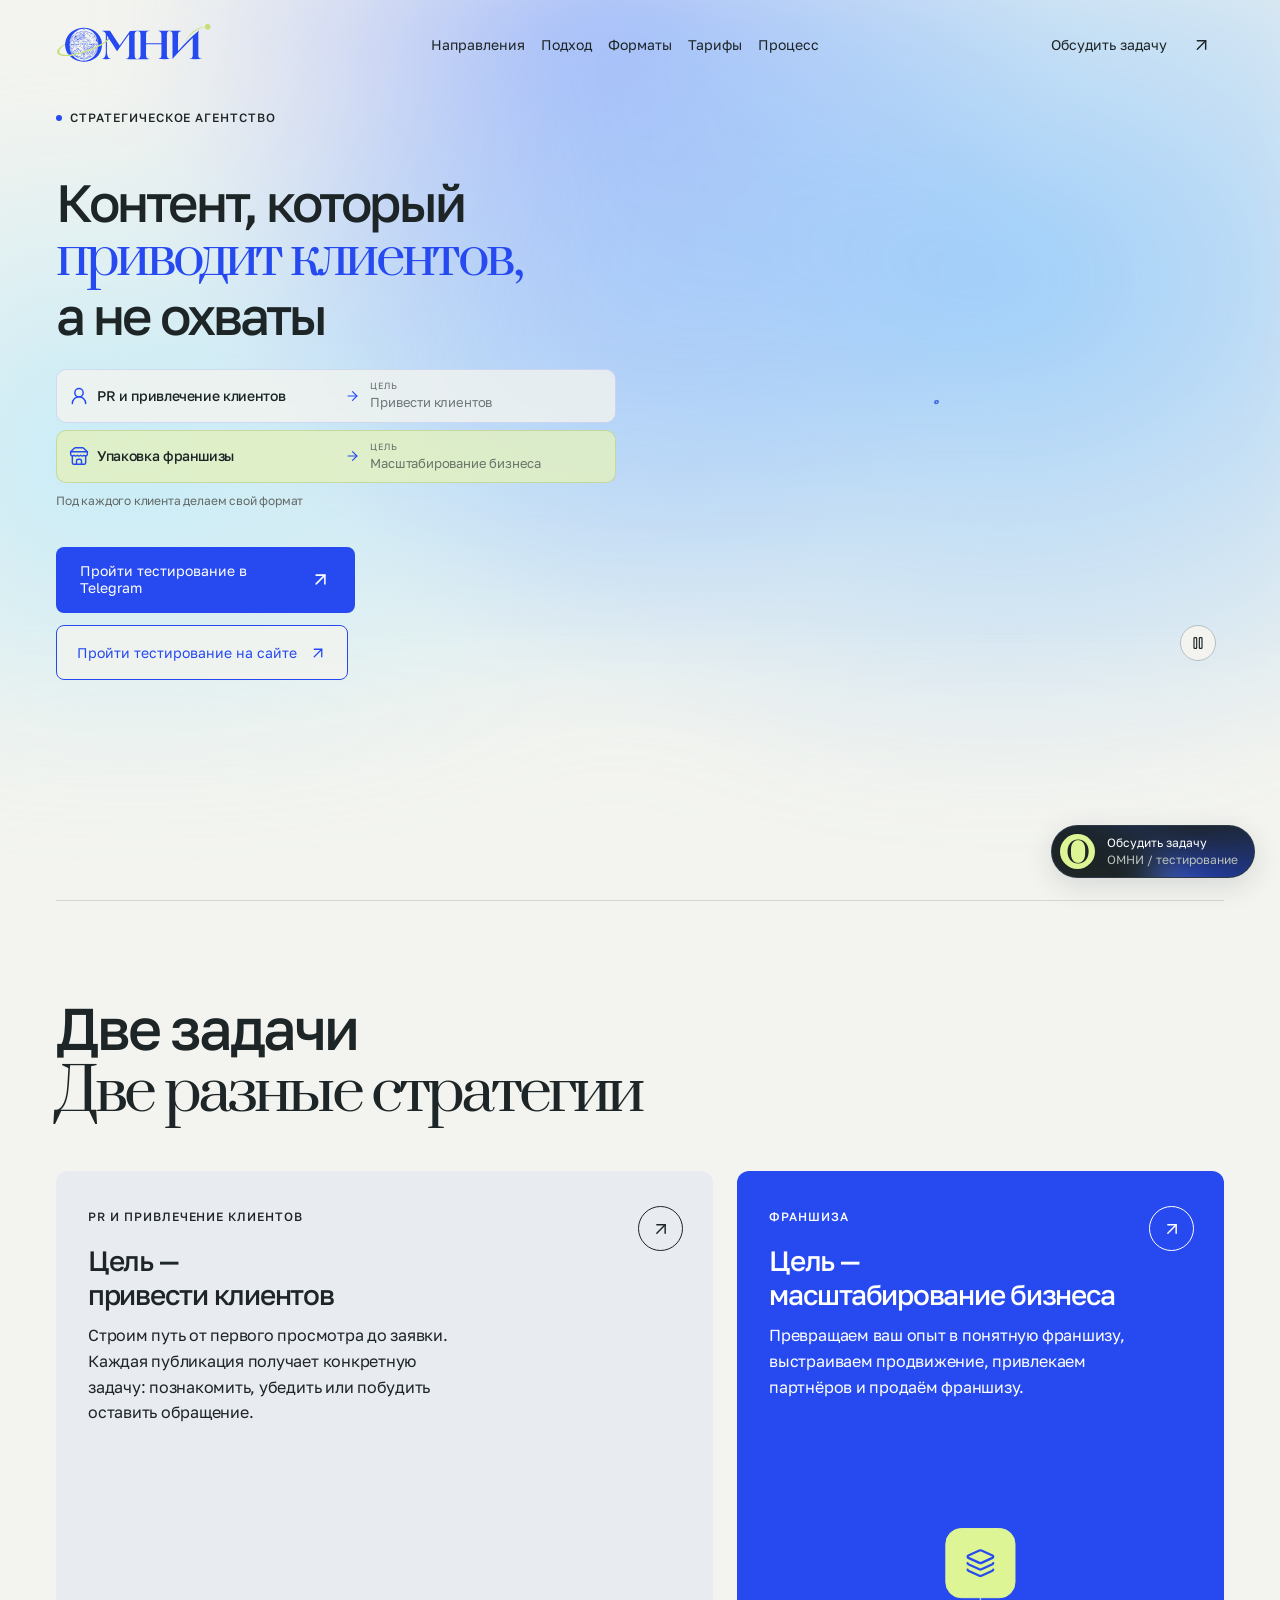
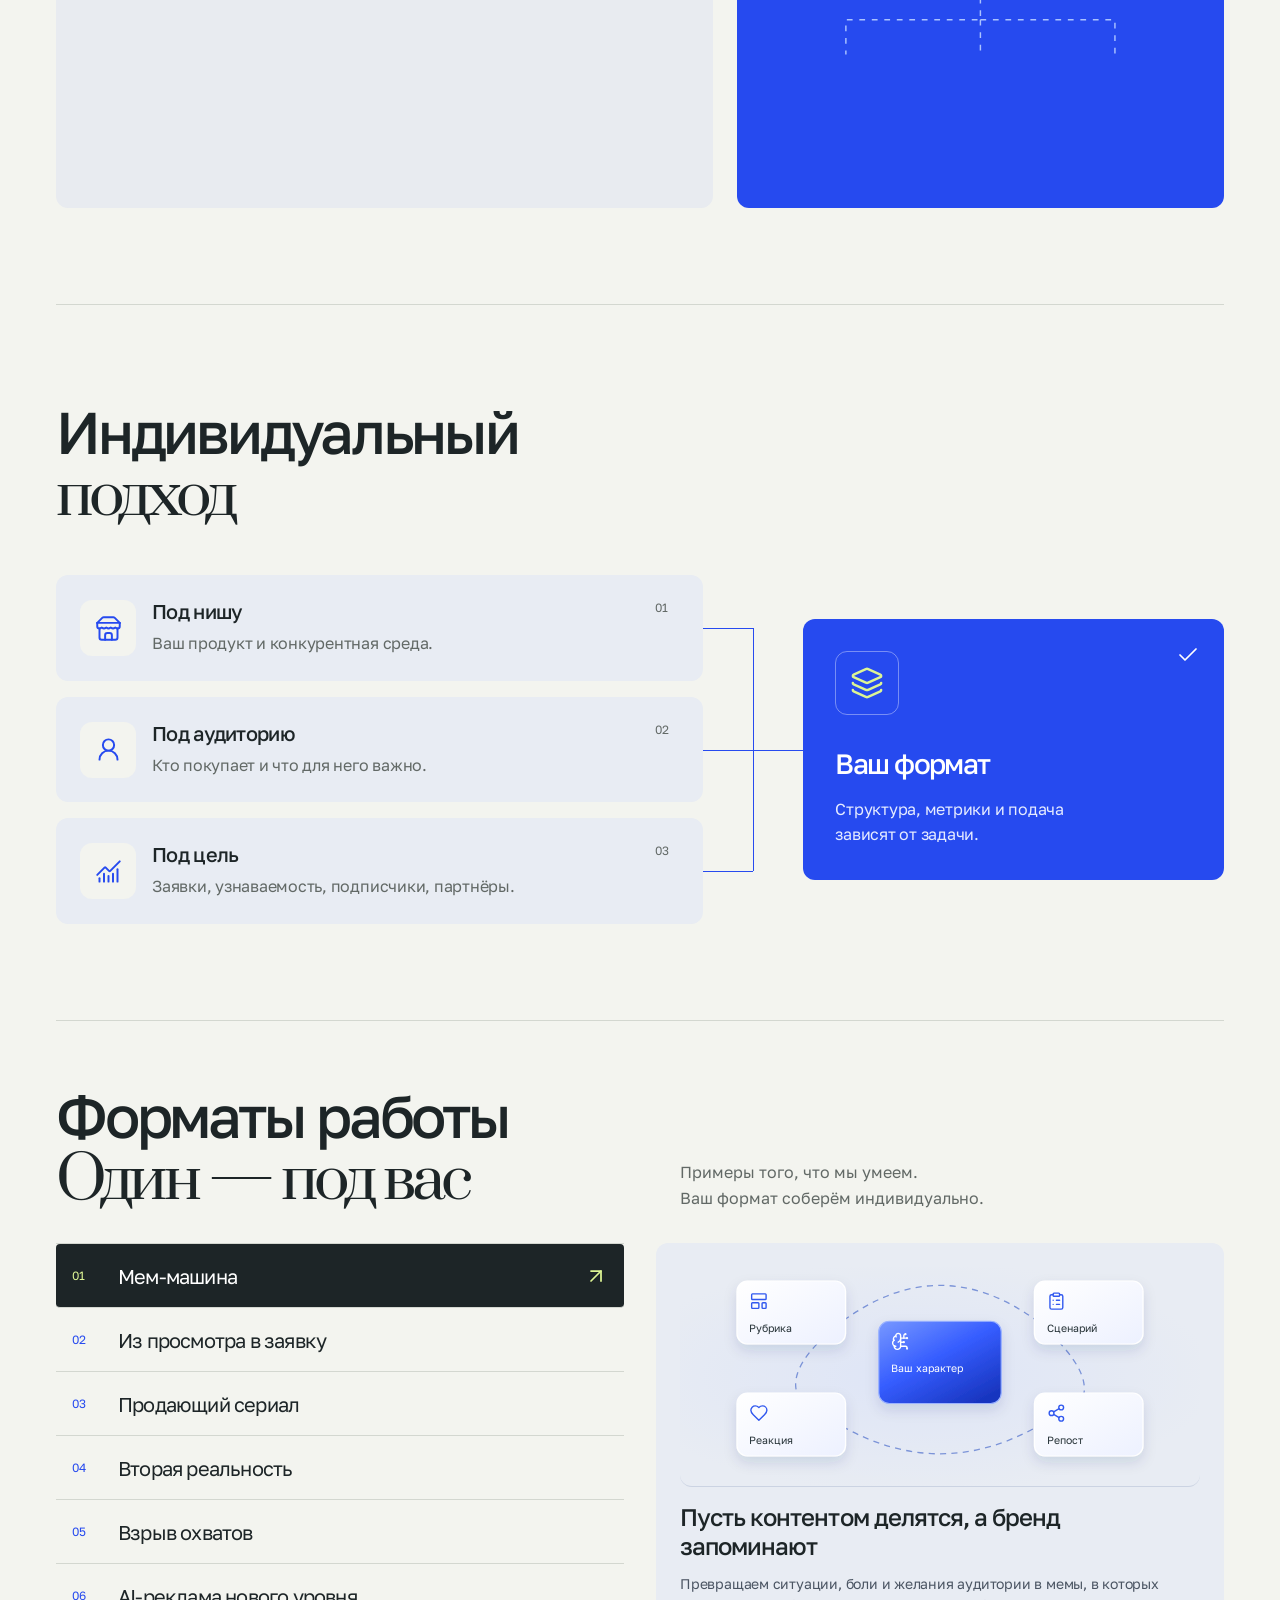
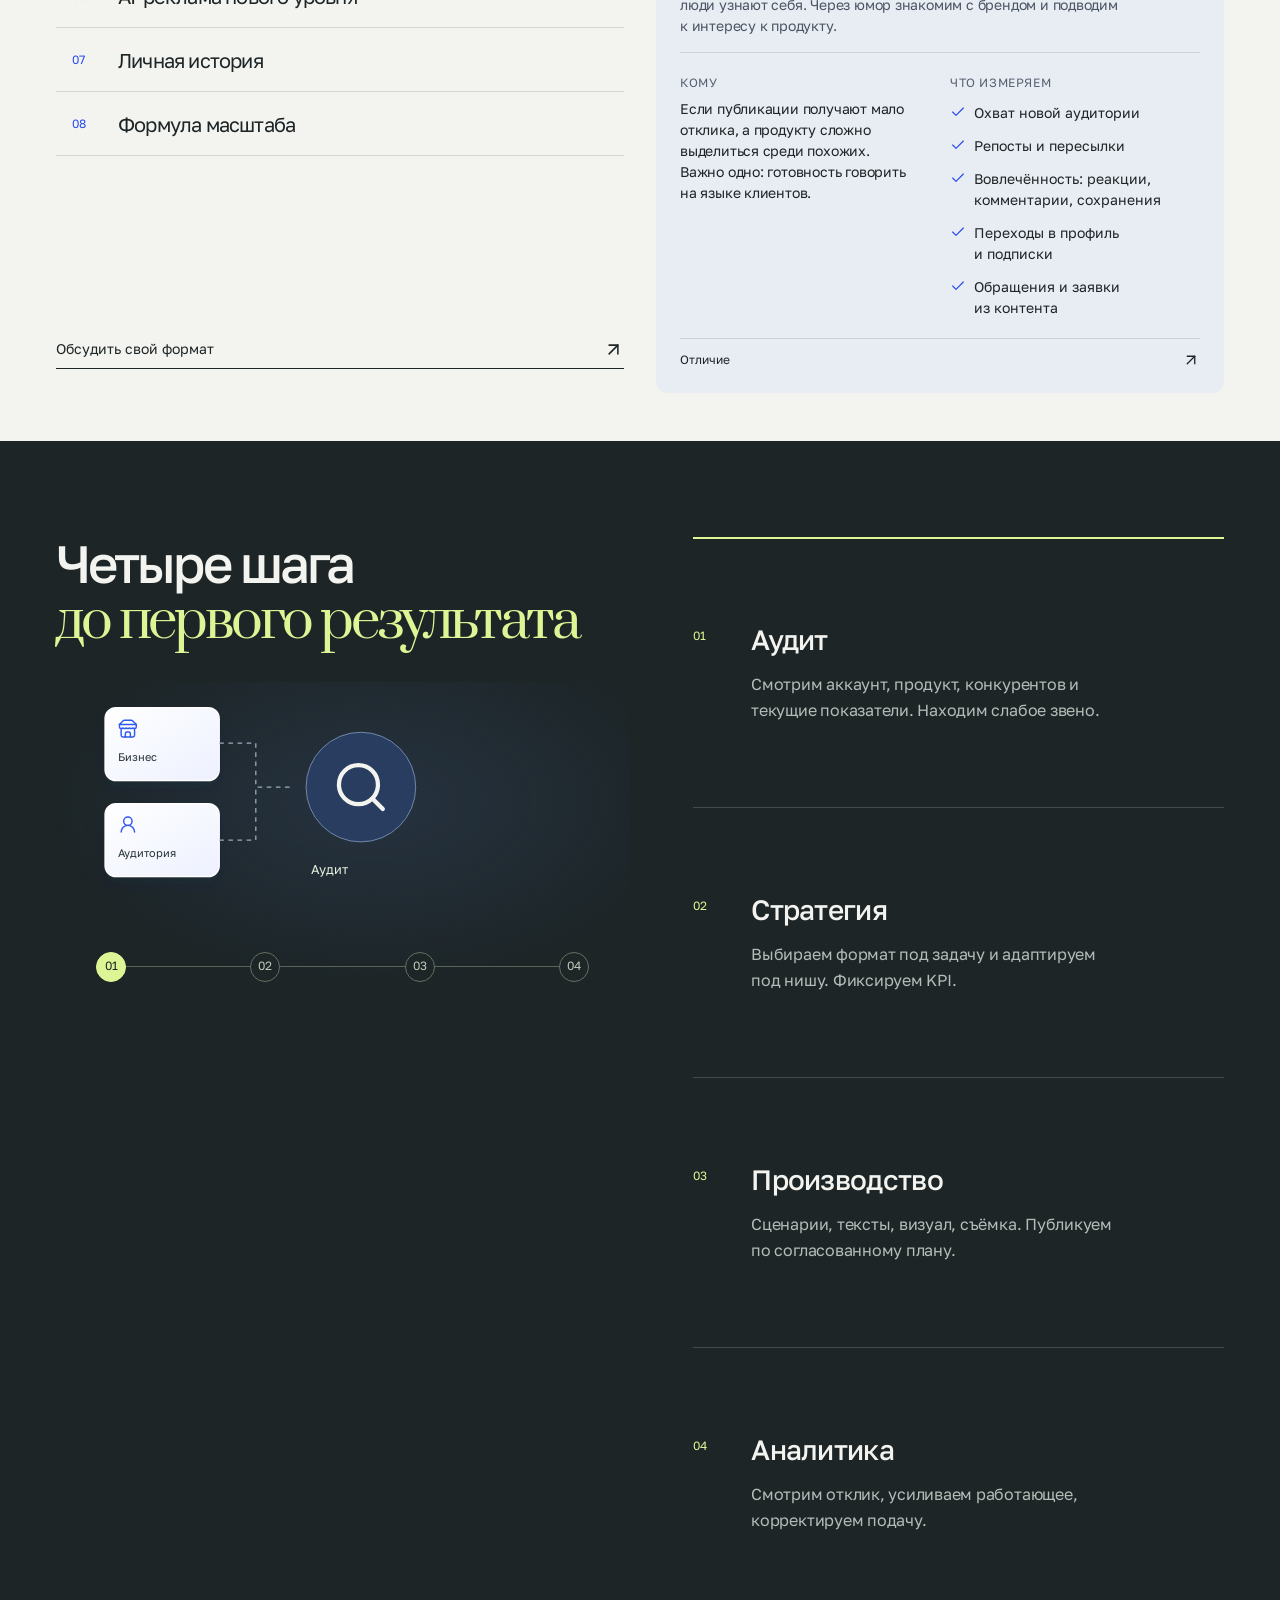
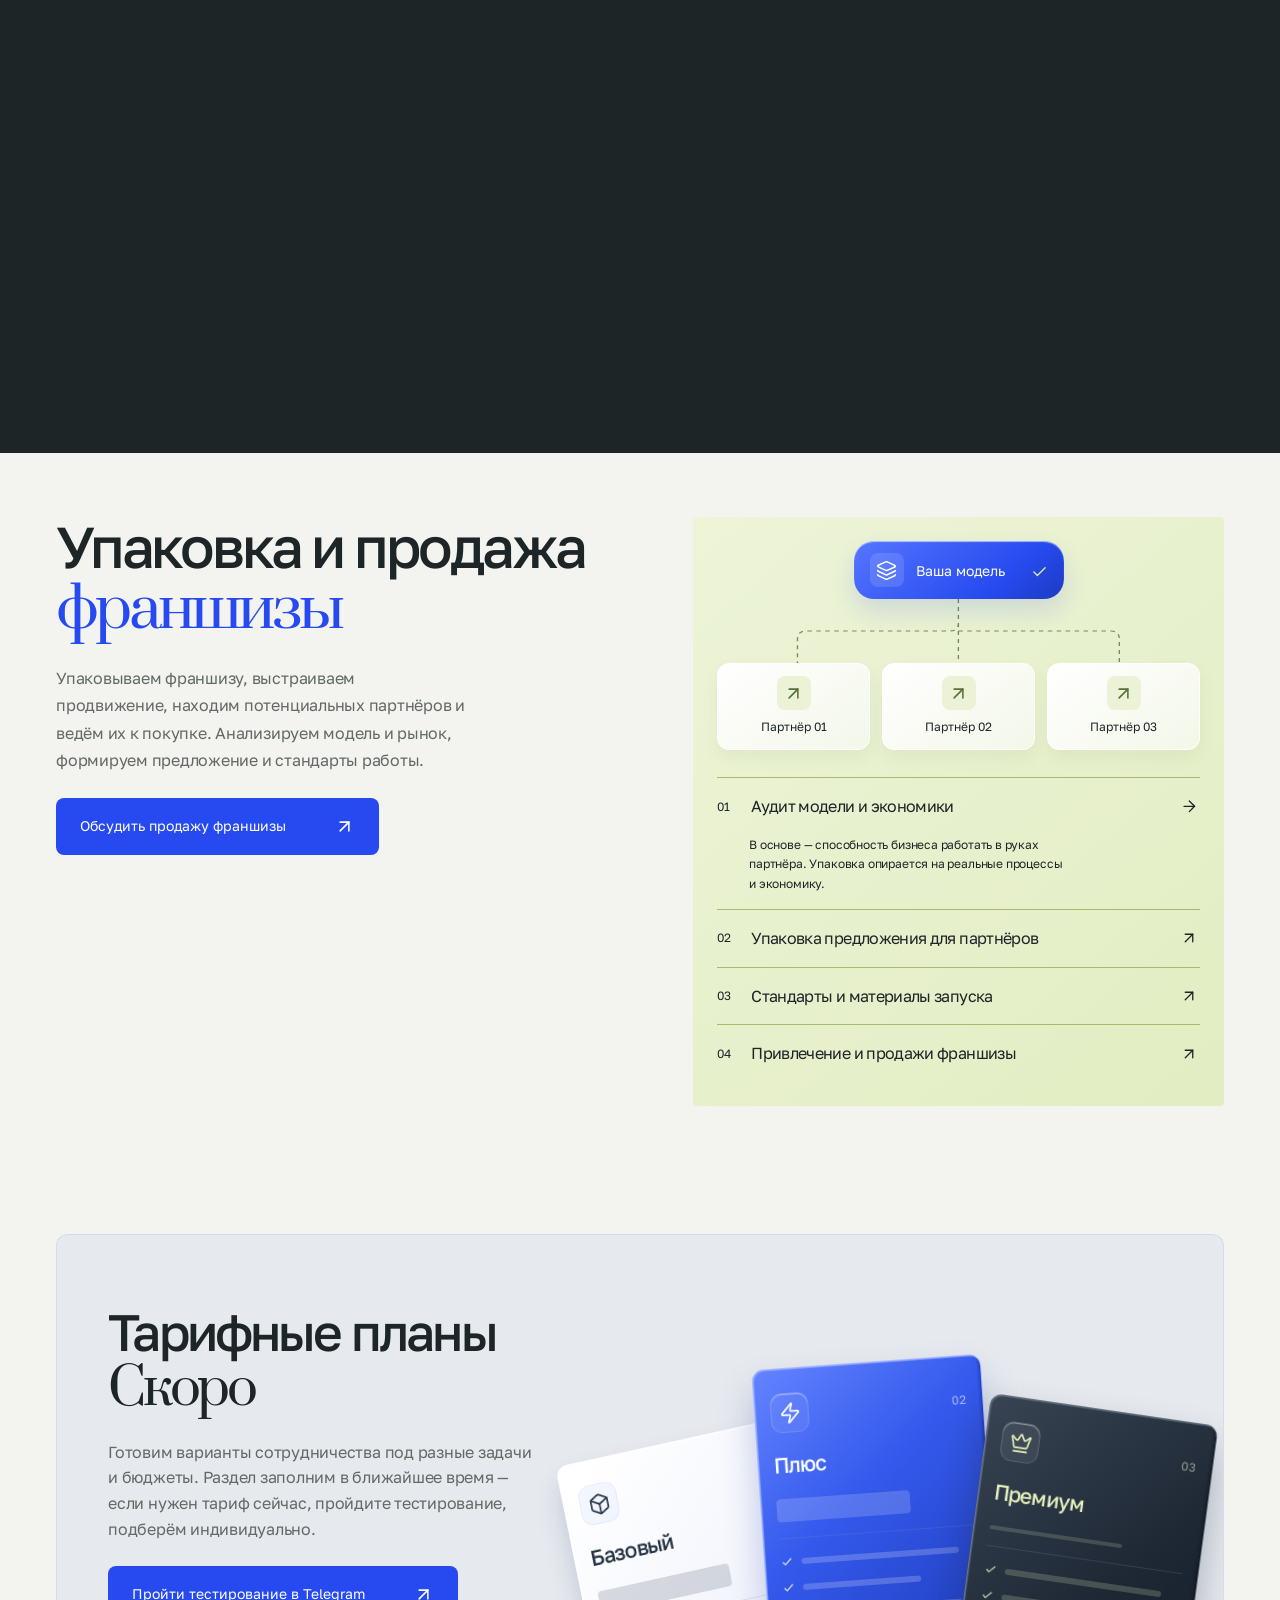
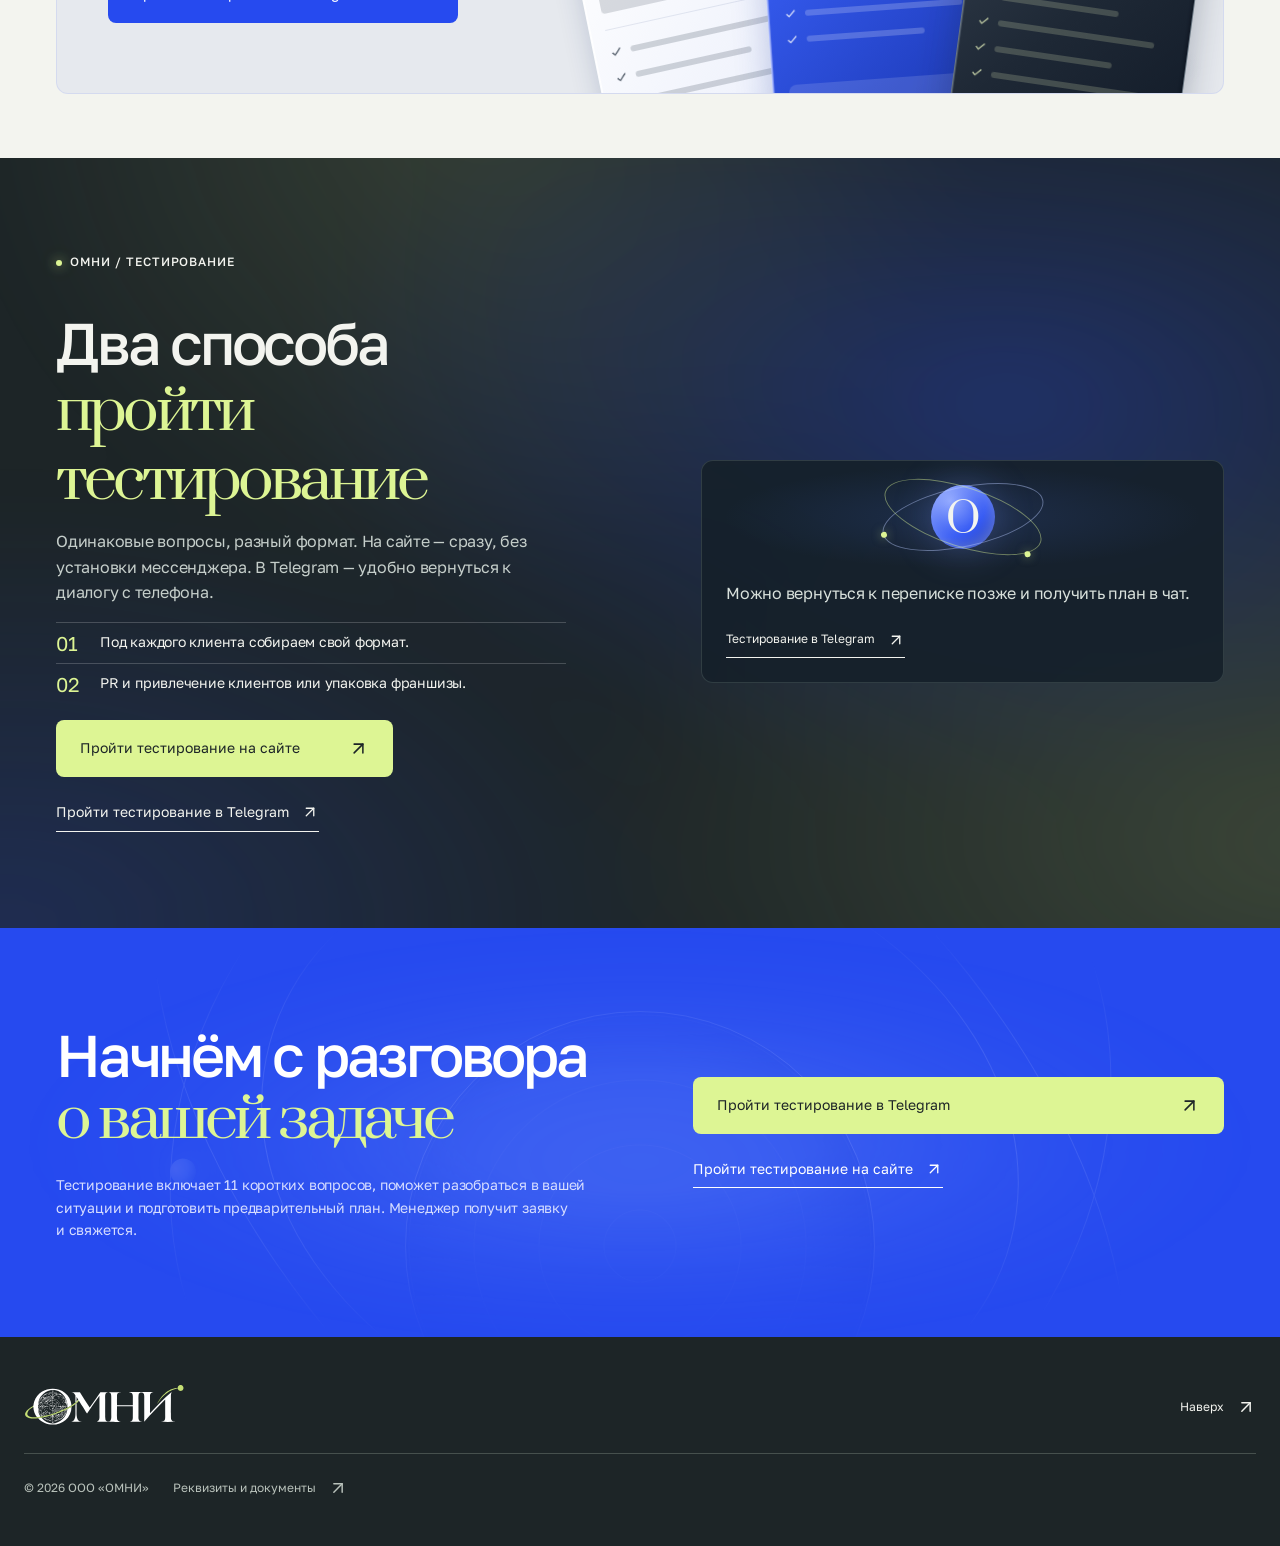
==== index.html @ ab0f26fb "Publish approved compact hero with revised business goals" ====
<!doctype html>
<html lang="ru">
<head>
<meta charset="UTF-8"><meta name="viewport" content="width=device-width,initial-scale=1">
<meta name="theme-color" content="#f3f4ef"><title>ОМНИ — контент-стратегии для бизнеса и франшизы</title>
<meta name="description" content="PR и привлечение клиентов. Упаковка франшизы. Индивидуальный формат под ваш бизнес.">
<meta property="og:title" content="ОМНИ — контент-стратегии для бизнеса и франшизы"><meta property="og:description" content="PR и привлечение клиентов. Упаковка франшизы. Под каждого клиента делаем свой формат."><meta property="og:type" content="website">
<link rel="icon" href="./assets/favicon.svg?v=2" type="image/svg+xml"><link rel="stylesheet" href="./fonts.css?v=2"><link rel="stylesheet" href="./style.css?v=78"><script src="./visuals.js?v=51" defer></script><script src="./formats.js" defer></script><script src="./bot-config.js" defer></script><script src="./app.js?v=65" defer></script><script type="module" src="./planet-loader.js?v=4"></script>
<link rel="canonical" href="https://krivenxter.github.io/omni-studio/">
<meta name="robots" content="index,follow,max-image-preview:large">
<meta property="og:url" content="https://krivenxter.github.io/omni-studio/"><meta property="og:site_name" content="ОМНИ"><meta property="og:locale" content="ru_RU">
<meta property="og:image" content="https://krivenxter.github.io/omni-studio/assets/social-preview.jpg"><meta property="og:image:width" content="1200"><meta property="og:image:height" content="630"><meta property="og:image:alt" content="ОМНИ — контент, который приводит клиентов">
<meta name="twitter:card" content="summary_large_image"><meta name="twitter:title" content="ОМНИ — контент-стратегии для бизнеса и франшизы"><meta name="twitter:description" content="PR и привлечение клиентов. Упаковка франшизы. Индивидуальный формат под ваш бизнес."><meta name="twitter:image" content="https://krivenxter.github.io/omni-studio/assets/social-preview.jpg">
<link rel="icon" href="./favicon.ico" sizes="32x32"><link rel="apple-touch-icon" href="./assets/apple-touch-icon.png"><link rel="manifest" href="./site.webmanifest">
<link rel="preload" href="./assets/golos-400.woff2" as="font" type="font/woff2" crossorigin><link rel="preload" href="./assets/prata.woff2" as="font" type="font/woff2" crossorigin>
<script type="application/ld+json">{"@context": "https://schema.org", "@graph": [{"@type": "Organization", "@id": "https://krivenxter.github.io/omni-studio/#organization", "name": "ОМНИ", "legalName": "ООО «ОМНИ»", "url": "https://krivenxter.github.io/omni-studio/", "logo": "https://krivenxter.github.io/omni-studio/assets/omni-logo-v2.svg", "description": "PR и привлечение клиентов. Упаковка франшизы."}, {"@type": "WebSite", "@id": "https://krivenxter.github.io/omni-studio/#website", "url": "https://krivenxter.github.io/omni-studio/", "name": "ОМНИ", "inLanguage": "ru-RU", "publisher": {"@id": "https://krivenxter.github.io/omni-studio/#organization"}}]}</script>
<link rel="modulepreload" href="./planet.js?v=61"><link rel="modulepreload" href="./vendor/three.module.min.js"><link rel="modulepreload" href="./vendor/three.core.min.js">
</head>
<body><div class="hero-ambient" aria-hidden="true"><i></i></div><svg xmlns="http://www.w3.org/2000/svg" style="position:absolute;width:0;height:0;overflow:hidden" aria-hidden="true"><defs><symbol id="i-arrow" viewBox="0 0 24 24" fill="none" stroke="currentColor" stroke-width="1.75" stroke-linecap="round" stroke-linejoin="round">
  <path d="M7 7h10v10" />
  <path d="M7 17 17 7" />
</symbol><symbol id="i-pin" viewBox="0 0 24 24" fill="none" stroke="currentColor" stroke-width="1.75" stroke-linecap="round" stroke-linejoin="round">
  <path d="M20 10c0 4.993-5.539 10.193-7.399 11.799a1 1 0 0 1-1.202 0C9.539 20.193 4 14.993 4 10a8 8 0 0 1 16 0" />
  <circle cx="12" cy="10" r="3" />
</symbol><symbol id="i-spark" viewBox="0 0 24 24" fill="none" stroke="currentColor" stroke-width="1.75" stroke-linecap="round" stroke-linejoin="round">
  <path d="M15 14c.2-1 .7-1.7 1.5-2.5 1-.9 1.5-2.2 1.5-3.5A6 6 0 0 0 6 8c0 1 .2 2.2 1.5 3.5.7.7 1.3 1.5 1.5 2.5" />
  <path d="M9 18h6" />
  <path d="M10 22h4" />
</symbol><symbol id="i-play" viewBox="0 0 24 24" fill="none" stroke="currentColor" stroke-width="1.75" stroke-linecap="round" stroke-linejoin="round">
  <polygon points="6 3 20 12 6 21 6 3" />
</symbol><symbol id="i-user" viewBox="0 0 24 24" fill="none" stroke="currentColor" stroke-width="1.75" stroke-linecap="round" stroke-linejoin="round">
  <circle cx="12" cy="8" r="5" />
  <path d="M20 21a8 8 0 0 0-16 0" />
</symbol><symbol id="i-smile" viewBox="0 0 24 24" fill="none" stroke="currentColor" stroke-width="1.75" stroke-linecap="round" stroke-linejoin="round">
  <circle cx="12" cy="12" r="10" />
  <path d="M8 14s1.5 2 4 2 4-2 4-2" />
  <line x1="9" x2="9.01" y1="9" y2="9" />
  <line x1="15" x2="15.01" y1="9" y2="9" />
</symbol><symbol id="i-chart" viewBox="0 0 24 24" fill="none" stroke="currentColor" stroke-width="1.75" stroke-linecap="round" stroke-linejoin="round">
  <path d="M12 16v5" />
  <path d="M16 14v7" />
  <path d="M20 10v11" />
  <path d="m22 3-8.646 8.646a.5.5 0 0 1-.708 0L9.354 8.354a.5.5 0 0 0-.707 0L2 15" />
  <path d="M4 18v3" />
  <path d="M8 14v7" />
</symbol><symbol id="i-store" viewBox="0 0 24 24" fill="none" stroke="currentColor" stroke-width="1.75" stroke-linecap="round" stroke-linejoin="round">
  <path d="m2 7 4.41-4.41A2 2 0 0 1 7.83 2h8.34a2 2 0 0 1 1.42.59L22 7" />
  <path d="M4 12v8a2 2 0 0 0 2 2h12a2 2 0 0 0 2-2v-8" />
  <path d="M15 22v-4a2 2 0 0 0-2-2h-2a2 2 0 0 0-2 2v4" />
  <path d="M2 7h20" />
  <path d="M22 7v3a2 2 0 0 1-2 2a2.7 2.7 0 0 1-1.59-.63.7.7 0 0 0-.82 0A2.7 2.7 0 0 1 16 12a2.7 2.7 0 0 1-1.59-.63.7.7 0 0 0-.82 0A2.7 2.7 0 0 1 12 12a2.7 2.7 0 0 1-1.59-.63.7.7 0 0 0-.82 0A2.7 2.7 0 0 1 8 12a2.7 2.7 0 0 1-1.59-.63.7.7 0 0 0-.82 0A2.7 2.7 0 0 1 4 12a2 2 0 0 1-2-2V7" />
</symbol><symbol id="i-search" viewBox="0 0 24 24" fill="none" stroke="currentColor" stroke-width="1.75" stroke-linecap="round" stroke-linejoin="round">
  <circle cx="11" cy="11" r="8" />
  <path d="m21 21-4.3-4.3" />
</symbol><symbol id="i-plan" viewBox="0 0 24 24" fill="none" stroke="currentColor" stroke-width="1.75" stroke-linecap="round" stroke-linejoin="round">
  <rect width="8" height="4" x="8" y="2" rx="1" ry="1" />
  <path d="M16 4h2a2 2 0 0 1 2 2v14a2 2 0 0 1-2 2H6a2 2 0 0 1-2-2V6a2 2 0 0 1 2-2h2" />
  <path d="M12 11h4" />
  <path d="M12 16h4" />
  <path d="M8 11h.01" />
  <path d="M8 16h.01" />
</symbol><symbol id="i-layers" viewBox="0 0 24 24" fill="none" stroke="currentColor" stroke-width="1.75" stroke-linecap="round" stroke-linejoin="round">
  <path d="M12.83 2.18a2 2 0 0 0-1.66 0L2.6 6.08a1 1 0 0 0 0 1.83l8.58 3.91a2 2 0 0 0 1.66 0l8.58-3.9a1 1 0 0 0 0-1.83z" />
  <path d="M2 12a1 1 0 0 0 .58.91l8.6 3.91a2 2 0 0 0 1.65 0l8.58-3.9A1 1 0 0 0 22 12" />
  <path d="M2 17a1 1 0 0 0 .58.91l8.6 3.91a2 2 0 0 0 1.65 0l8.58-3.9A1 1 0 0 0 22 17" />
</symbol><symbol id="i-send" viewBox="0 0 24 24" fill="none" stroke="currentColor" stroke-width="1.75" stroke-linecap="round" stroke-linejoin="round">
  <path d="M14.536 21.686a.5.5 0 0 0 .937-.024l6.5-19a.496.496 0 0 0-.635-.635l-19 6.5a.5.5 0 0 0-.024.937l7.93 3.18a2 2 0 0 1 1.112 1.11z" />
  <path d="m21.854 2.147-10.94 10.939" />
</symbol><symbol id="i-pause" viewBox="0 0 24 24" fill="none" stroke="currentColor" stroke-width="1.75" stroke-linecap="round" stroke-linejoin="round">
  <rect x="14" y="4" width="4" height="16" rx="1" />
  <rect x="6" y="4" width="4" height="16" rx="1" />
</symbol><symbol id="i-plus" viewBox="0 0 24 24" fill="none" stroke="currentColor" stroke-width="1.75" stroke-linecap="round" stroke-linejoin="round">
  <path d="M5 12h14" />
  <path d="M12 5v14" />
</symbol><symbol id="i-close" viewBox="0 0 24 24" fill="none" stroke="currentColor" stroke-width="1.75" stroke-linecap="round" stroke-linejoin="round">
  <path d="M18 6 6 18" />
  <path d="m6 6 12 12" />
</symbol><symbol id="i-up" viewBox="0 0 24 24" fill="none" stroke="currentColor" stroke-width="1.75" stroke-linecap="round" stroke-linejoin="round">
  <path d="m5 12 7-7 7 7" />
  <path d="M12 19V5" />
</symbol><symbol id="i-check" viewBox="0 0 24 24" fill="none" stroke="currentColor" stroke-width="1.75" stroke-linecap="round" stroke-linejoin="round">
  <path d="M20 6 9 17l-5-5" />
</symbol><symbol id="i-arrow-right" viewBox="0 0 24 24" fill="none" stroke="currentColor" stroke-width="1.75" stroke-linecap="round" stroke-linejoin="round">
  <path d="M5 12h14" />
  <path d="m12 5 7 7-7 7" />
</symbol><symbol id="i-chevron" viewBox="0 0 24 24" fill="none" stroke="currentColor" stroke-width="1.75" stroke-linecap="round" stroke-linejoin="round">
  <path d="m6 9 6 6 6-6" />
</symbol><symbol id="i-camera" viewBox="0 0 24 24" fill="none" stroke="currentColor" stroke-width="1.75" stroke-linecap="round" stroke-linejoin="round">
  <path d="M14.5 4h-5L7 7H4a2 2 0 0 0-2 2v9a2 2 0 0 0 2 2h16a2 2 0 0 0 2-2V9a2 2 0 0 0-2-2h-3l-2.5-3z" />
  <circle cx="12" cy="13" r="3" />
</symbol><symbol id="i-film" viewBox="0 0 24 24" fill="none" stroke="currentColor" stroke-width="1.75" stroke-linecap="round" stroke-linejoin="round">
  <path d="M20.2 6 3 11l-.9-2.4c-.3-1.1.3-2.2 1.3-2.5l13.5-4c1.1-.3 2.2.3 2.5 1.3Z" />
  <path d="m6.2 5.3 3.1 3.9" />
  <path d="m12.4 3.4 3.1 4" />
  <path d="M3 11h18v8a2 2 0 0 1-2 2H5a2 2 0 0 1-2-2Z" />
</symbol><symbol id="i-image" viewBox="0 0 24 24" fill="none" stroke="currentColor" stroke-width="1.75" stroke-linecap="round" stroke-linejoin="round">
  <rect width="18" height="18" x="3" y="3" rx="2" ry="2" />
  <circle cx="9" cy="9" r="2" />
  <path d="m21 15-3.086-3.086a2 2 0 0 0-2.828 0L6 21" />
</symbol><symbol id="i-package" viewBox="0 0 24 24" fill="none" stroke="currentColor" stroke-width="1.75" stroke-linecap="round" stroke-linejoin="round">
  <path d="M11 21.73a2 2 0 0 0 2 0l7-4A2 2 0 0 0 21 16V8a2 2 0 0 0-1-1.73l-7-4a2 2 0 0 0-2 0l-7 4A2 2 0 0 0 3 8v8a2 2 0 0 0 1 1.73z" />
  <path d="M12 22V12" />
  <path d="m3.3 7 7.703 4.734a2 2 0 0 0 1.994 0L20.7 7" />
  <path d="m7.5 4.27 9 5.15" />
</symbol><symbol id="i-users" viewBox="0 0 24 24" fill="none" stroke="currentColor" stroke-width="1.75" stroke-linecap="round" stroke-linejoin="round">
  <path d="M18 21a8 8 0 0 0-16 0" />
  <circle cx="10" cy="8" r="5" />
  <path d="M22 20c0-3.37-2-6.5-4-8a5 5 0 0 0-.45-8.3" />
</symbol><symbol id="i-heart" viewBox="0 0 24 24" fill="none" stroke="currentColor" stroke-width="1.75" stroke-linecap="round" stroke-linejoin="round">
  <path d="M19 14c1.49-1.46 3-3.21 3-5.5A5.5 5.5 0 0 0 16.5 3c-1.76 0-3 .5-4.5 2-1.5-1.5-2.74-2-4.5-2A5.5 5.5 0 0 0 2 8.5c0 2.3 1.5 4.05 3 5.5l7 7Z" />
</symbol><symbol id="i-share" viewBox="0 0 24 24" fill="none" stroke="currentColor" stroke-width="1.75" stroke-linecap="round" stroke-linejoin="round">
  <circle cx="18" cy="5" r="3" />
  <circle cx="6" cy="12" r="3" />
  <circle cx="18" cy="19" r="3" />
  <line x1="8.59" x2="15.42" y1="13.51" y2="17.49" />
  <line x1="15.41" x2="8.59" y1="6.51" y2="10.49" />
</symbol><symbol id="i-book" viewBox="0 0 24 24" fill="none" stroke="currentColor" stroke-width="1.75" stroke-linecap="round" stroke-linejoin="round">
  <path d="M12 7v14" />
  <path d="M3 18a1 1 0 0 1-1-1V4a1 1 0 0 1 1-1h5a4 4 0 0 1 4 4 4 4 0 0 1 4-4h5a1 1 0 0 1 1 1v13a1 1 0 0 1-1 1h-6a3 3 0 0 0-3 3 3 3 0 0 0-3-3z" />
</symbol><symbol id="i-shield" viewBox="0 0 24 24" fill="none" stroke="currentColor" stroke-width="1.75" stroke-linecap="round" stroke-linejoin="round">
  <path d="M20 13c0 5-3.5 7.5-7.66 8.95a1 1 0 0 1-.67-.01C7.5 20.5 4 18 4 13V6a1 1 0 0 1 1-1c2 0 4.5-1.2 6.24-2.72a1.17 1.17 0 0 1 1.52 0C14.51 3.81 17 5 19 5a1 1 0 0 1 1 1z" />
  <path d="m9 12 2 2 4-4" />
</symbol><symbol id="i-wand" viewBox="0 0 24 24" fill="none" stroke="currentColor" stroke-width="1.75" stroke-linecap="round" stroke-linejoin="round">
  <path d="m21.64 3.64-1.28-1.28a1.21 1.21 0 0 0-1.72 0L2.36 18.64a1.21 1.21 0 0 0 0 1.72l1.28 1.28a1.2 1.2 0 0 0 1.72 0L21.64 5.36a1.2 1.2 0 0 0 0-1.72" />
  <path d="m14 7 3 3" />
  <path d="M5 6v4" />
  <path d="M19 14v4" />
  <path d="M10 2v2" />
  <path d="M7 8H3" />
  <path d="M21 16h-4" />
  <path d="M11 3H9" />
</symbol><symbol id="i-box" viewBox="0 0 24 24" fill="none" stroke="currentColor" stroke-width="1.75" stroke-linecap="round" stroke-linejoin="round">
  <path d="M21 8a2 2 0 0 0-1-1.73l-7-4a2 2 0 0 0-2 0l-7 4A2 2 0 0 0 3 8v8a2 2 0 0 0 1 1.73l7 4a2 2 0 0 0 2 0l7-4A2 2 0 0 0 21 16Z" />
  <path d="m3.3 7 8.7 5 8.7-5" />
  <path d="M12 22V12" />
</symbol><symbol id="i-zap" viewBox="0 0 24 24" fill="none" stroke="currentColor" stroke-width="1.75" stroke-linecap="round" stroke-linejoin="round">
  <path d="M4 14a1 1 0 0 1-.78-1.63l9.9-10.2a.5.5 0 0 1 .86.46l-1.92 6.02A1 1 0 0 0 13 10h7a1 1 0 0 1 .78 1.63l-9.9 10.2a.5.5 0 0 1-.86-.46l1.92-6.02A1 1 0 0 0 11 14z" />
</symbol><symbol id="i-crown" viewBox="0 0 24 24" fill="none" stroke="currentColor" stroke-width="1.75" stroke-linecap="round" stroke-linejoin="round">
  <path d="M11.562 3.266a.5.5 0 0 1 .876 0L15.39 8.87a1 1 0 0 0 1.516.294L21.183 5.5a.5.5 0 0 1 .798.519l-2.834 10.246a1 1 0 0 1-.956.734H5.81a1 1 0 0 1-.957-.734L2.02 6.02a.5.5 0 0 1 .798-.519l4.276 3.664a1 1 0 0 0 1.516-.294z" />
  <path d="M5 21h14" />
</symbol><symbol id="i-target" viewBox="0 0 24 24" fill="none" stroke="currentColor" stroke-width="1.75" stroke-linecap="round" stroke-linejoin="round">
  <circle cx="12" cy="12" r="10" />
  <circle cx="12" cy="12" r="6" />
  <circle cx="12" cy="12" r="2" />
</symbol><symbol id="i-message" viewBox="0 0 24 24" fill="none" stroke="currentColor" stroke-width="1.75" stroke-linecap="round" stroke-linejoin="round">
  <path d="M7.9 20A9 9 0 1 0 4 16.1L2 22Z" />
</symbol><symbol id="i-rocket" viewBox="0 0 24 24" fill="none" stroke="currentColor" stroke-width="1.75" stroke-linecap="round" stroke-linejoin="round">
  <path d="M4.5 16.5c-1.5 1.26-2 5-2 5s3.74-.5 5-2c.71-.84.7-2.13-.09-2.91a2.18 2.18 0 0 0-2.91-.09z" />
  <path d="m12 15-3-3a22 22 0 0 1 2-3.95A12.88 12.88 0 0 1 22 2c0 2.72-.78 7.5-6 11a22.35 22.35 0 0 1-4 2z" />
  <path d="M9 12H4s.55-3.03 2-4c1.62-1.08 5 0 5 0" />
  <path d="M12 15v5s3.03-.55 4-2c1.08-1.62 0-5 0-5" />
</symbol><symbol id="i-brain" viewBox="0 0 24 24" fill="none" stroke="currentColor" stroke-width="1.75" stroke-linecap="round" stroke-linejoin="round">
  <path d="M12 5a3 3 0 1 0-5.997.125 4 4 0 0 0-2.526 5.77 4 4 0 0 0 .556 6.588A4 4 0 1 0 12 18Z" />
  <path d="M9 13a4.5 4.5 0 0 0 3-4" />
  <path d="M6.003 5.125A3 3 0 0 0 6.401 6.5" />
  <path d="M3.477 10.896a4 4 0 0 1 .585-.396" />
  <path d="M6 18a4 4 0 0 1-1.967-.516" />
  <path d="M12 13h4" />
  <path d="M12 18h6a2 2 0 0 1 2 2v1" />
  <path d="M12 8h8" />
  <path d="M16 8V5a2 2 0 0 1 2-2" />
  <circle cx="16" cy="13" r=".5" />
  <circle cx="18" cy="3" r=".5" />
  <circle cx="20" cy="21" r=".5" />
  <circle cx="20" cy="8" r=".5" />
</symbol><symbol id="i-layout" viewBox="0 0 24 24" fill="none" stroke="currentColor" stroke-width="1.75" stroke-linecap="round" stroke-linejoin="round">
  <rect width="18" height="7" x="3" y="3" rx="1" />
  <rect width="9" height="7" x="3" y="14" rx="1" />
  <rect width="5" height="7" x="16" y="14" rx="1" />
</symbol><symbol id="i-trending" viewBox="0 0 24 24" fill="none" stroke="currentColor" stroke-width="1.75" stroke-linecap="round" stroke-linejoin="round">
  <polyline points="22 7 13.5 15.5 8.5 10.5 2 17" />
  <polyline points="16 7 22 7 22 13" />
</symbol></defs></svg>
<a class="skip" href="#main">К содержанию</a>
<header class="header wrap">
<a class="logo" href="#" aria-label="ОМНИ, на главную"><img class="logo-color" src="./assets/omni-logo-v2.svg" width="155" height="42" alt="ОМНИ"><img class="logo-light" src="./assets/omni-logo-light.svg" width="155" height="42" alt="" aria-hidden="true"></a>
<nav aria-label="Главная навигация" id="navigation"><a href="#approach">Направления</a><a href="#individual">Подход</a><a href="#strategies">Форматы</a><a href="#tariffs">Тарифы</a><a href="#process">Процесс</a></nav>
<a class="header-cta" href="https://t.me/OMNI_Client1_bot" target="_blank" rel="noopener noreferrer">Обсудить задачу <span aria-hidden="true"><svg class="icon" viewBox="0 0 24 24" aria-hidden="true"><use href="#i-arrow"/></svg></span></a>
<button class="menu-toggle" aria-label="Открыть меню" aria-expanded="false" aria-controls="navigation"><span></span><span></span></button>
</header>
<main id="main">
<section class="hero wrap" aria-labelledby="hero-title">
<div class="hero-top"><span class="eyebrow"><i></i> Стратегическое агентство</span></div>
<div class="hero-grid">
<div class="hero-copy"><h1 id="hero-title"><span class="hero-title-line">Контент, который</span><em><span class="hero-title-line">приводит клиентов,</span></em><span class="hero-title-line hero-title-dark">а не охваты</span></h1><div class="hero-lead hero-branches" aria-label="Два направления работы"><div class="hero-branch"><div class="hero-branch-name"><svg class="icon" viewBox="0 0 24 24" aria-hidden="true"><use href="#i-user"/></svg><strong>PR и привлечение клиентов</strong></div><svg class="icon hero-branch-arrow" viewBox="0 0 24 24" aria-hidden="true"><use href="#i-arrow"/></svg><p><span>Цель</span>Привести клиентов</p></div><div class="hero-branch"><div class="hero-branch-name"><svg class="icon" viewBox="0 0 24 24" aria-hidden="true"><use href="#i-store"/></svg><strong>Упаковка франшизы</strong></div><svg class="icon hero-branch-arrow" viewBox="0 0 24 24" aria-hidden="true"><use href="#i-arrow"/></svg><p><span>Цель</span>Масштабирование бизнеса</p></div><p class="hero-branches-note">Под каждого клиента делаем свой формат</p></div><div class="hero-actions"><a class="button button-dark" href="https://t.me/OMNI_Client1_bot" target="_blank" rel="noopener noreferrer"><span class="button-label">Пройти тестирование в Telegram</span><span aria-hidden="true"><svg class="icon" viewBox="0 0 24 24" aria-hidden="true"><use href="#i-arrow"/></svg></span></a><button class="text-link hero-chat" data-open-chat>Пройти тестирование на сайте <svg class="icon" viewBox="0 0 24 24" aria-hidden="true"><use href="#i-arrow"/></svg></button></div></div>
<div class="hero-art" id="planet" role="group" aria-label="Система роста бизнеса: центральная планета, аудитория и два партнёрских мира">
<img class="planet-poster" src="./assets/planet-poster.webp" width="647" height="523" alt="" decoding="async"><svg class="planet-static" viewBox="0 0 600 560" aria-hidden="true"><defs><radialGradient id="planetFill" cx="32%" cy="25%"><stop stop-color="#638aff"/><stop offset=".55" stop-color="#264aef"/><stop offset="1" stop-color="#0c206b"/></radialGradient></defs><ellipse cx="300" cy="470" rx="100" ry="9" fill="#1d2527" opacity=".06"/><circle cx="300" cy="280" r="120" fill="url(#planetFill)"/><g fill="none" stroke="#62718b" stroke-width="1"><ellipse cx="300" cy="280" rx="220" ry="72" transform="rotate(-28 300 280)"/><ellipse cx="300" cy="280" rx="200" ry="80" transform="rotate(48 300 280)"/><path d="M275 125L325 435"/></g><circle cx="117" cy="367" r="22" fill="#d9f477"/><circle cx="426" cy="155" r="13" fill="#d9e3f1"/></svg>
<button class="planet-pause" aria-label="Остановить вращение планеты" aria-pressed="false"><svg class="icon" viewBox="0 0 24 24" aria-hidden="true"><use href="#i-arrow"/></svg></button></div>
</div>
</section>
<section class="approach wrap section" id="approach">

<div class="intro-grid"><h2>Две задачи<br><em>Две разные стратегии</em></h2></div>
<div class="directions">
<a href="#strategies" class="direction direction-content"><div class="direction-info"><span class="eyebrow">PR и привлечение клиентов</span><h3>Цель —<br>привести клиентов</h3><p>Строим путь от первого просмотра до заявки. Каждая публикация получает конкретную задачу: познакомить, убедить или побудить оставить обращение.</p><span class="circle-arrow" aria-hidden="true"><svg class="icon" viewBox="0 0 24 24" aria-hidden="true"><use href="#i-arrow"/></svg></span></div><div class="photo-composition" aria-label="Стратегия, съёмка, контент, блогеры и аналитика"><div class="photo-card photo-0" style="--photo:0;--turn:-15deg"><div class="photo-image"></div><span>Стратегия</span></div><div class="photo-card photo-1" style="--photo:1;--turn:8deg"><div class="photo-image"></div><span>Съёмка</span></div><div class="photo-card photo-2" style="--photo:2;--turn:-5deg"><div class="photo-image"></div><span>Контент</span></div><div class="photo-card photo-3" style="--photo:3;--turn:13deg"><div class="photo-image"></div><span>Блогеры</span></div><div class="photo-card photo-4" style="--photo:4;--turn:-9deg"><div class="photo-image"></div><span>Аналитика</span></div></div></a>
<a href="#franchise" class="direction direction-scale"><div class="direction-info"><span class="eyebrow">Франшиза</span><h3>Цель —<br>масштабирование бизнеса</h3><p>Превращаем ваш опыт в понятную франшизу, выстраиваем продвижение, привлекаем партнёров и продаём франшизу.</p><span class="circle-arrow" aria-hidden="true"><svg class="icon" viewBox="0 0 24 24" aria-hidden="true"><use href="#i-arrow"/></svg></span></div><div class="scale-network" aria-hidden="true"><svg viewBox="0 0 440 245"><path d="M220 92V115H80V151M220 115V151M220 115H360V151"/><g class="network-origin"><rect x="184" y="20" width="72" height="72" rx="16"/><use href="#i-layers" x="204" y="40" width="32" height="32"/></g><g class="network-branch branch-0"><rect x="48" y="151" width="64" height="64" rx="14"/><use href="#i-plan" x="67" y="170" width="26" height="26"/><text x="80" y="234" text-anchor="middle">Стандарты</text></g><g class="network-branch branch-1"><rect x="188" y="151" width="64" height="64" rx="14"/><use href="#i-user" x="207" y="170" width="26" height="26"/><text x="220" y="234" text-anchor="middle">Партнёры</text></g><g class="network-branch branch-2"><rect x="328" y="151" width="64" height="64" rx="14"/><use href="#i-chart" x="347" y="170" width="26" height="26"/><text x="360" y="234" text-anchor="middle">Рост</text></g></svg></div></a>
</div>
</section>
<section class="individual section wrap" id="individual"><div class="section-heading"><h2>Индивидуальный<br><em>подход</em></h2></div>
<div class="individual-map" aria-label="Ниша, аудитория и цель определяют ваш индивидуальный формат">
<div class="individual-inputs">
<div class="individual-factor"><span class="factor-icon" aria-hidden="true"><svg class="icon"><use href="#i-store"/></svg></span><div><h3>Под нишу</h3><p>Ваш продукт и конкурентная среда.</p></div><span class="factor-index" aria-hidden="true">01</span></div>
<div class="individual-factor"><span class="factor-icon" aria-hidden="true"><svg class="icon"><use href="#i-user"/></svg></span><div><h3>Под аудиторию</h3><p>Кто покупает и что для него важно.</p></div><span class="factor-index" aria-hidden="true">02</span></div>
<div class="individual-factor"><span class="factor-icon" aria-hidden="true"><svg class="icon"><use href="#i-chart"/></svg></span><div><h3>Под цель</h3><p>Заявки, узнаваемость, подписчики, партнёры.</p></div><span class="factor-index" aria-hidden="true">03</span></div>
</div>
<div class="individual-join" aria-hidden="true"><span></span><span></span><span></span></div>
<div class="individual-result"><span class="result-symbol" aria-hidden="true"><svg class="icon"><use href="#i-layers"/></svg></span><h3>Ваш формат</h3><p>Структура, метрики и подача<br>зависят от задачи.</p><svg class="icon result-check" aria-hidden="true"><use href="#i-check"/></svg></div>
</div></section>
<section class="strategies section wrap" id="strategies">

<div class="section-heading"><h2>Форматы работы<br><em>Один — под вас</em></h2><span class="formats-caption">Примеры того, что мы умеем.<br>Ваш формат соберём индивидуально.</span></div><div class="strategy-layout">
<div class="strategy-nav"><div class="strategy-swipe-hint" aria-hidden="true"><svg class="icon swipe-left" viewBox="0 0 24 24"><use href="#i-arrow-right"/></svg><span>Листайте</span><svg class="icon" viewBox="0 0 24 24"><use href="#i-arrow-right"/></svg></div><div class="strategy-tabs" role="tablist" aria-label="Примеры форматов" aria-orientation="horizontal"><button id="tab-0" role="tab" aria-controls="strategy-panel" aria-selected="true" tabindex="0" data-strategy="0"><span>01</span><strong>Мем-машина</strong><span class="tab-arrow"><svg class="icon" viewBox="0 0 24 24" aria-hidden="true"><use href="#i-arrow"/></svg></span></button><button id="tab-1" role="tab" aria-controls="strategy-panel" aria-selected="false" tabindex="-1" data-strategy="1"><span>02</span><strong>Из просмотра в заявку</strong><span class="tab-arrow"><svg class="icon" viewBox="0 0 24 24" aria-hidden="true"><use href="#i-arrow"/></svg></span></button><button id="tab-2" role="tab" aria-controls="strategy-panel" aria-selected="false" tabindex="-1" data-strategy="2"><span>03</span><strong>Продающий сериал</strong><span class="tab-arrow"><svg class="icon" viewBox="0 0 24 24" aria-hidden="true"><use href="#i-arrow"/></svg></span></button><button id="tab-3" role="tab" aria-controls="strategy-panel" aria-selected="false" tabindex="-1" data-strategy="3"><span>04</span><strong>Вторая реальность</strong><span class="tab-arrow"><svg class="icon" viewBox="0 0 24 24" aria-hidden="true"><use href="#i-arrow"/></svg></span></button><button id="tab-4" role="tab" aria-controls="strategy-panel" aria-selected="false" tabindex="-1" data-strategy="4"><span>05</span><strong>Взрыв охватов</strong><span class="tab-arrow"><svg class="icon" viewBox="0 0 24 24" aria-hidden="true"><use href="#i-arrow"/></svg></span></button><button id="tab-5" role="tab" aria-controls="strategy-panel" aria-selected="false" tabindex="-1" data-strategy="5"><span>06</span><strong>AI-реклама нового уровня</strong><span class="tab-arrow"><svg class="icon" viewBox="0 0 24 24" aria-hidden="true"><use href="#i-arrow"/></svg></span></button><button id="tab-6" role="tab" aria-controls="strategy-panel" aria-selected="false" tabindex="-1" data-strategy="6"><span>07</span><strong>Личная история</strong><span class="tab-arrow"><svg class="icon" viewBox="0 0 24 24" aria-hidden="true"><use href="#i-arrow"/></svg></span></button><button id="tab-7" role="tab" aria-controls="strategy-panel" aria-selected="false" tabindex="-1" data-strategy="7"><span>08</span><strong>Формула масштаба</strong><span class="tab-arrow"><svg class="icon" viewBox="0 0 24 24" aria-hidden="true"><use href="#i-arrow"/></svg></span></button></div></div>
<div class="strategy-panel" id="strategy-panel" role="tabpanel" aria-labelledby="tab-0" tabindex="0">

<div class="strategy-graphic" id="strategy-graphic" data-mode="0"></div>
<h3 id="strategy-title">Пусть контентом делятся, а бренд запоминают</h3><p id="strategy-description">Превращаем ситуации, боли и желания аудитории в мемы, в которых люди узнают себя. Через юмор знакомим с брендом и подводим к интересу к продукту.</p>
<div class="strategy-facts"><div><span>Кому</span><p id="strategy-audience">Если публикации получают мало отклика, а продукту сложно выделиться среди похожих. Важно одно: готовность говорить на языке клиентов.</p></div><div><span>Что измеряем</span><ul id="strategy-kpi"><li>Охват новой аудитории</li><li>Репосты и пересылки</li><li>Вовлечённость: реакции, комментарии, сохранения</li><li>Переходы в профиль и подписки</li><li>Обращения и заявки из контента</li></ul></div></div>
<details class="strategy-details"><summary>Отличие <span aria-hidden="true"><svg class="icon" viewBox="0 0 24 24" aria-hidden="true"><use href="#i-arrow"/></svg></span></summary><p id="strategy-limit">В основе — узнавание себя. Человек видит знакомую ситуацию, эмоционально реагирует и хочет поделиться.</p></details>
<a href="https://t.me/OMNI_Client1_bot" target="_blank" rel="noopener noreferrer" class="text-link" id="strategy-cta">Обсудить свой формат <span aria-hidden="true"><svg class="icon" viewBox="0 0 24 24" aria-hidden="true"><use href="#i-arrow"/></svg></span></a>
</div>
</div>

</section>
<section class="process section" id="process"><div class="wrap">

<div class="process-story"><div class="section-heading"><h2>Четыре шага<br><em>до первого результата</em></h2><div class="process-visual" data-stage="0" role="img" aria-label="Этап работы"><div id="process-scene"></div><div class="process-track"><span data-stage-dot="0">01</span><span data-stage-dot="1">02</span><span data-stage-dot="2">03</span><span data-stage-dot="3">04</span></div></div></div>
<ol class="process-list"><li><span>01</span><h3>Аудит</h3><p>Смотрим аккаунт, продукт, конкурентов и текущие показатели. Находим слабое звено.</p></li><li><span>02</span><h3>Стратегия</h3><p>Выбираем формат под задачу и адаптируем под нишу. Фиксируем KPI.</p></li><li><span>03</span><h3>Производство</h3><p>Сценарии, тексты, визуал, съёмка. Публикуем по согласованному плану.</p></li><li><span>04</span><h3>Аналитика</h3><p>Смотрим отклик, усиливаем работающее, корректируем подачу.</p></li></ol></div>
<div class="process-footer"><h2><span><b>Никакой</b> <b>магии</b></span><span><b>Последовательная</b> <b>работа</b></span></h2></div>
</div></section>
<section class="franchise section wrap" id="franchise">

<div class="franchise-grid"><div class="franchise-copy"><h2>Упаковка и продажа<br><em>франшизы</em></h2><p>Упаковываем франшизу, выстраиваем продвижение, находим потенциальных партнёров и ведём их к покупке. Анализируем модель и рынок, формируем предложение и стандарты работы.</p><a class="button button-dark" href="https://t.me/OMNI_Client1_bot" target="_blank" rel="noopener noreferrer" data-interest="Франшиза"><span class="button-label">Обсудить продажу франшизы</span><span aria-hidden="true"><svg class="icon" viewBox="0 0 24 24" aria-hidden="true"><use href="#i-arrow"/></svg></span></a></div><div class="franchise-package"><div class="franchise-diagram" role="img" aria-label="Проверенная модель передаёт стандарты трём партнёрским точкам"><div class="model-source"><span class="visual-icon"><svg class="icon"><use href="#i-layers"/></svg></span><span>Ваша модель</span><span class="model-badge"><svg class="icon"><use href="#i-check"/></svg></span></div><svg class="model-links" viewBox="0 0 540 80" preserveAspectRatio="none" aria-hidden="true"><path d="M270 0V30Q270 40 260 40H100Q90 40 90 50V80M270 30V80M270 40H440Q450 40 450 50V80"/></svg><div class="model-partners"><div><span class="visual-icon"><svg class="icon" viewBox="0 0 24 24" aria-hidden="true"><use href="#i-arrow"/></svg></span><span>Партнёр 01</span></div><div><span class="visual-icon"><svg class="icon" viewBox="0 0 24 24" aria-hidden="true"><use href="#i-arrow"/></svg></span><span>Партнёр 02</span></div><div><span class="visual-icon"><svg class="icon" viewBox="0 0 24 24" aria-hidden="true"><use href="#i-arrow"/></svg></span><span>Партнёр 03</span></div></div></div><details open><summary><span>01</span> <span class="summary-label">Аудит модели и экономики</span> <b aria-hidden="true"><svg class="icon" viewBox="0 0 24 24" aria-hidden="true"><use href="#i-arrow"/></svg></b></summary><p>В основе — способность бизнеса работать в руках партнёра. Упаковка опирается на реальные процессы и экономику.</p></details><details><summary><span>02</span> <span class="summary-label">Упаковка предложения для партнёров</span> <b aria-hidden="true"><svg class="icon" viewBox="0 0 24 24" aria-hidden="true"><use href="#i-arrow"/></svg></b></summary><p>Превращаем ваш опыт в понятную франшизу, выстраиваем продвижение, привлекаем партнёров и продаём франшизу.</p></details><details><summary><span>03</span> <span class="summary-label">Стандарты и материалы запуска</span> <b aria-hidden="true"><svg class="icon" viewBox="0 0 24 24" aria-hidden="true"><use href="#i-arrow"/></svg></b></summary><p>Опыт бизнеса — в основу растущей сети.</p></details><details><summary><span>04</span> <span class="summary-label">Привлечение и продажи франшизы</span> <b aria-hidden="true"><svg class="icon" viewBox="0 0 24 24" aria-hidden="true"><use href="#i-arrow"/></svg></b></summary><p>Упаковываем франшизу, выстраиваем продвижение, находим потенциальных партнёров и ведём их к покупке. Анализируем модель и рынок, формируем предложение и стандарты работы.</p></details><div class="package-note">Сначала проверяем готовность модели.<br>Потом упаковываем, продвигаем и продаём франшизу.</div></div></div>

</section>
<section class="section wrap tariffs" id="tariffs"><div class="tariffs-copy"><div class="section-heading"><h2>Тарифные планы<br><em>Скоро</em></h2><p>Готовим варианты сотрудничества под разные задачи и бюджеты. Раздел заполним в ближайшее время — если нужен тариф сейчас, пройдите тестирование, подберём индивидуально.</p></div><a class="button button-dark" href="https://t.me/OMNI_Client1_bot" target="_blank" rel="noopener noreferrer"><span class="button-label">Пройти тестирование в Telegram</span><span aria-hidden="true"><svg class="icon" viewBox="0 0 24 24" aria-hidden="true"><use href="#i-arrow"/></svg></span></a> </div><div class="tariffs-stage" aria-label="Скоро: Базовый, Плюс и Премиум. Условия и цены готовятся."><div class="tariffs-floor" aria-hidden="true"></div><div class="tariff-card-slot tariff-base"><div class="tariff-preview-card"><div class="tariff-card-top"><span class="tariff-card-icon"><svg class="icon" viewBox="0 0 24 24" aria-hidden="true"><use href="#i-box"/></svg></span><span class="tariff-card-index">01</span></div><span class="tariff-card-name">Базовый</span><div class="tariff-price-blank"></div><div class="tariff-card-lines"><span><svg viewBox="0 0 16 16" aria-hidden="true"><path d="m3 8 3 3 7-7"/></svg><i></i></span><span><svg viewBox="0 0 16 16" aria-hidden="true"><path d="m3 8 3 3 7-7"/></svg><i></i></span><span><svg viewBox="0 0 16 16" aria-hidden="true"><path d="m3 8 3 3 7-7"/></svg><i></i></span></div><div class="tariff-card-button"></div></div></div><div class="tariff-card-slot tariff-plus"><div class="tariff-preview-card"><div class="tariff-card-top"><span class="tariff-card-icon"><svg class="icon" viewBox="0 0 24 24" aria-hidden="true"><use href="#i-zap"/></svg></span><span class="tariff-card-index">02</span></div><span class="tariff-card-name">Плюс</span><div class="tariff-price-blank"></div><div class="tariff-card-lines"><span><svg viewBox="0 0 16 16" aria-hidden="true"><path d="m3 8 3 3 7-7"/></svg><i></i></span><span><svg viewBox="0 0 16 16" aria-hidden="true"><path d="m3 8 3 3 7-7"/></svg><i></i></span><span><svg viewBox="0 0 16 16" aria-hidden="true"><path d="m3 8 3 3 7-7"/></svg><i></i></span><span><svg viewBox="0 0 16 16" aria-hidden="true"><path d="m3 8 3 3 7-7"/></svg><i></i></span></div><div class="tariff-card-button"></div></div></div><div class="tariff-card-slot tariff-premium"><div class="tariff-preview-card"><div class="tariff-card-top"><span class="tariff-card-icon"><svg class="icon" viewBox="0 0 24 24" aria-hidden="true"><use href="#i-crown"/></svg></span><span class="tariff-card-index">03</span></div><span class="tariff-card-name">Премиум</span><div class="tariff-price-blank"></div><div class="tariff-card-lines"><span><svg viewBox="0 0 16 16" aria-hidden="true"><path d="m3 8 3 3 7-7"/></svg><i></i></span><span><svg viewBox="0 0 16 16" aria-hidden="true"><path d="m3 8 3 3 7-7"/></svg><i></i></span><span><svg viewBox="0 0 16 16" aria-hidden="true"><path d="m3 8 3 3 7-7"/></svg><i></i></span><span><svg viewBox="0 0 16 16" aria-hidden="true"><path d="m3 8 3 3 7-7"/></svg><i></i></span><span><svg viewBox="0 0 16 16" aria-hidden="true"><path d="m3 8 3 3 7-7"/></svg><i></i></span></div><div class="tariff-card-button"></div></div></div></div></section><section class="ai-section section" id="bot" aria-labelledby="ai-title"><div class="wrap"><div class="ai-top"><span class="eyebrow ai-label"><i aria-hidden="true"></i>ОМНИ / тестирование</span></div><div class="ai-grid"><div class="ai-copy"><h2 id="ai-title">Два способа<br><em>пройти тестирование</em></h2><p class="ai-lead">Одинаковые вопросы, разный формат. На сайте — сразу, без установки мессенджера. В Telegram — удобно вернуться к диалогу с телефона.</p><div class="ai-capabilities"><div><span>01</span><p>Под каждого клиента собираем свой формат.</p></div><div><span>02</span><p>PR и привлечение клиентов или упаковка франшизы.</p></div></div><div class="ai-actions"><button class="button ai-primary" data-open-chat><span class="button-label">Пройти тестирование на сайте</span><span aria-hidden="true"><svg class="icon" viewBox="0 0 24 24" aria-hidden="true"><use href="#i-arrow"/></svg></span></button><a class="text-link ai-telegram" href="https://t.me/OMNI_Client1_bot" target="_blank" rel="noopener noreferrer">Пройти тестирование в Telegram <svg class="icon" viewBox="0 0 24 24" aria-hidden="true"><use href="#i-arrow"/></svg></a></div></div><div class="ai-console"><div class="ai-core" aria-hidden="true"><div class="ai-core-orbit"><i></i></div><div class="ai-core-orbit"><i></i></div><div class="ai-core-center"><span class="omni-letter">О</span></div></div><div class="ai-dialogue"><p class="ai-bot-description">Можно вернуться к переписке позже и получить план в чат.</p><div class="ai-quick"><a class="text-link" href="https://t.me/OMNI_Client1_bot" target="_blank" rel="noopener noreferrer">Тестирование в Telegram <svg class="icon" viewBox="0 0 24 24" aria-hidden="true"><use href="#i-arrow"/></svg></a></div></div></div></div></div></section><section class="contact section" id="contact"><div class="contact-cosmos" aria-hidden="true"><div class="contact-orbit orbit-a"><i></i></div><div class="contact-orbit orbit-b"><i></i></div><div class="contact-orbit orbit-c"><i></i></div><div class="contact-globe"></div></div><div class="wrap">
<div class="contact-grid"><div><h2>Начнём с разговора<br><em>о вашей задаче</em></h2><p>Тестирование включает 11 коротких вопросов, поможет разобраться в вашей ситуации и подготовить предварительный план. Менеджер получит заявку и свяжется.</p></div><div class="contact-actions"><a class="button button-dark" href="https://t.me/OMNI_Client1_bot" target="_blank" rel="noopener noreferrer"><span class="button-label">Пройти тестирование в Telegram</span><span aria-hidden="true"><svg class="icon" viewBox="0 0 24 24" aria-hidden="true"><use href="#i-arrow"/></svg></span></a><button class="text-link" data-open-chat>Пройти тестирование на сайте <svg class="icon" viewBox="0 0 24 24" aria-hidden="true"><use href="#i-arrow"/></svg></button></div></div></div></section>
</main>
<footer class="footer wrap"><div class="footer-top"><a class="logo" href="#" aria-label="ОМНИ, наверх"><img src="./assets/omni-logo-light.svg" alt="ОМНИ" width="160" height="43" loading="lazy"></a><a href="#main" class="back-top">Наверх <svg class="icon" viewBox="0 0 24 24" aria-hidden="true"><use href="#i-arrow"/></svg></a></div><div class="footer-bottom"><span>© 2026 ООО «ОМНИ»</span><button data-open-legal>Реквизиты и документы <svg class="icon" viewBox="0 0 24 24" aria-hidden="true"><use href="#i-arrow"/></svg></button></div></footer>
<button class="chat-launcher" data-open-chat aria-label="Открыть тестирование"><span class="chat-icon" aria-hidden="true"><span class="omni-letter">О</span></span><span>Обсудить задачу<small>ОМНИ / тестирование</small></span></button>
<dialog id="chat-dialog" class="chat-dialog" aria-labelledby="chat-title"><div class="chat-heading"><div class="chat-avatar" aria-hidden="true"><span class="omni-letter">О</span></div><div><h2 id="chat-title">ОМНИ / тестирование</h2><span id="chat-status">Чат на сайте скоро появится</span></div><button class="close-button" data-close-dialog aria-label="Закрыть тестирование"><svg class="icon" viewBox="0 0 24 24" aria-hidden="true"><use href="#i-close"/></svg></button></div><div class="chat-log" id="chat-log" role="log" aria-live="polite" aria-relevant="additions"><div class="message assistant" id="chat-welcome">Тестирование доступно в Telegram. Перейдите в чат, чтобы обсудить вашу задачу.</div></div><form id="chat-form" class="chat-compose" hidden><label for="chat-input">Ваше сообщение</label><textarea id="chat-input" rows="2" required maxlength="4000" placeholder="Расскажите о вашей задаче"></textarea><button class="button button-dark" type="submit"><span class="button-label">Отправить</span></button></form><p class="chat-error" id="chat-error" role="status"></p><div class="chat-disclaimer"><a class="text-link" href="https://t.me/OMNI_Client1_bot" target="_blank" rel="noopener noreferrer">Тестирование в Telegram <svg class="icon" viewBox="0 0 24 24" aria-hidden="true"><use href="#i-arrow"/></svg></a><p>Продолжая диалог, вы соглашаетесь с <a href="./privacy.html">политикой обработки данных</a>.</p></div></dialog>

<dialog id="legal-dialog" class="legal-dialog" aria-labelledby="legal-title"><button class="close-button" data-close-dialog aria-label="Закрыть документы"><svg class="icon" viewBox="0 0 24 24" aria-hidden="true"><use href="#i-close"/></svg></button><span class="eyebrow">Документы</span><h2 id="legal-title">Реквизиты</h2><dl><div><dt>Компания</dt><dd>ООО «ОМНИ»</dd></div><div><dt>ИНН / КПП</dt><dd>7811811098 / 781101001</dd></div><div><dt>ОГРН</dt><dd>1257800089084</dd></div><div><dt>Адрес</dt><dd>192012, Санкт-Петербург,<br>пр. Обуховской Обороны, 120, лит. К</dd></div><div><dt>Директор</dt><dd>Цуркан В. В.</dd></div></dl><a href="./privacy.html" class="text-link">Политика обработки данных <svg class="icon" viewBox="0 0 24 24" aria-hidden="true"><use href="#i-arrow"/></svg></a></dialog>
</body></html>
---- fonts.css ----
@font-face {
  font-family: 'Golos Text';
  font-style: normal;
  font-weight: 400;
  font-display: swap;
  src: url(./assets/golos-400.woff2) format('woff2');
}
@font-face {
  font-family: 'Golos Text';
  font-style: normal;
  font-weight: 500;
  font-display: swap;
  src: url(./assets/golos-500.woff2) format('woff2');
}
@font-face {
  font-family: 'Golos Text';
  font-style: normal;
  font-weight: 600;
  font-display: swap;
  src: url(./assets/golos-600.woff2) format('woff2');
}
@font-face {
  font-family: 'Golos Text';
  font-style: normal;
  font-weight: 700;
  font-display: swap;
  src: url(./assets/golos-700.woff2) format('woff2');
}
@font-face {
  font-family: 'Golos Text';
  font-style: normal;
  font-weight: 800;
  font-display: swap;
  src: url(./assets/golos-800.woff2) format('woff2');
}
@font-face {
  font-family: 'Prata';
  font-style: normal;
  font-weight: 400;
  font-display: swap;
  src: url(./assets/prata.woff2) format('woff2');
}
---- style.css ----
:root{--paper:#f3f4ef;--ink:#1d2527;--muted:#626966;--blue:#264aef;--lime:#ddf594;--line:#d3d7d0;--serif:'Prata',Georgia,serif;--sans:'Golos Text',Arial,sans-serif}*{box-sizing:border-box}html{scroll-behavior:smooth;scroll-padding-top:32px}body{margin:0;background:var(--paper);color:var(--ink);font-family:var(--sans);font-size:var(--text-body);line-height:1.55;-webkit-font-smoothing:antialiased}button,input,textarea{font:inherit}button,a,input,textarea,summary{-webkit-tap-highlight-color:transparent}a{color:inherit;text-decoration:none}button{color:inherit;cursor:pointer}button:disabled{cursor:default}img{max-width:100%;display:block}h1,h2,h3,p{margin:0}h1,h2,h3{font-weight:500;line-height:1.04;letter-spacing:-.055em}h2{font-size:clamp(40px,4.6vw,72px)}h2 em,h1 em{font-family:var(--serif);font-weight:400;font-style:normal;letter-spacing:-.065em}p{letter-spacing:-.015em}button{border:0;background:none}a,button,summary{touch-action:manipulation}button:focus-visible,a:focus-visible,summary:focus-visible{outline:2px solid var(--blue);outline-offset:6px}input:focus-visible,textarea:focus-visible{outline:2px solid var(--blue);outline-offset:4px}.wrap{width:min(1440px,calc(100% - 112px));margin-inline:auto}.section{padding-block:96px}.eyebrow{text-transform:uppercase;font-size:var(--text-meta);font-weight:500;letter-spacing:.08em;line-height:1.4}.small-meta{font-size:var(--text-meta);color:var(--muted)}.section-top{display:flex;justify-content:space-between;gap:24px;margin-bottom:64px}.section-heading{display:flex;justify-content:space-between;align-items:flex-end;gap:64px;margin-bottom:64px}.section-heading>p{max-width:410px;color:var(--muted);font-size:var(--text-body);padding-bottom:8px}.skip{position:fixed;left:20px;top:-80px;z-index:100;background:var(--ink);color:white;padding:12px}.skip:focus{top:12px}.header{height:112px;display:flex;align-items:center;justify-content:space-between;border-bottom:1px solid var(--line);gap:24px}.logo{display:block;flex-shrink:0}.logo img{width:155px;height:auto}.header nav{display:flex;gap:32px;font-size:var(--text-meta)}.header nav a{position:relative;padding-block:8px}.header nav a:after{content:'';position:absolute;bottom:2px;left:0;width:0;height:1px;background:currentColor;transition:width .2s}.header nav a:hover:after{width:100%}.header-cta{display:flex;align-items:center;gap:24px;font-size:var(--text-meta)}.header-cta span{font-size:var(--text-lead)}.menu-toggle{display:none}.hero{padding-top:32px}.hero-top{display:flex;justify-content:space-between;gap:24px}.hero-top .eyebrow{display:flex;align-items:center;gap:8px}.hero-top i{width:6px;height:6px;border-radius:100%;background:var(--blue)}.hero-city{font-size:var(--text-meta);color:var(--muted)}.hero-grid{display:grid;grid-template-columns:1.07fr 1fr;align-items:center;gap:0;padding-block:64px 64px}.hero-copy{position:relative;z-index:1}.hero h1{font-size:clamp(64px,6.6vw,103px);line-height:.99;letter-spacing:-.065em}.hero h1 em{color:var(--blue);line-height:1.18;white-space:nowrap}.hero-copy>p{font-size:var(--text-body);line-height:1.6;margin-top:32px;max-width:450px}.button{display:inline-flex;justify-content:space-between;align-items:center;gap:48px;min-height:57px;padding:16px 24px;font-size:var(--text-meta);line-height:1.3;border-radius:4px;transition:background .2s,color .2s,transform .2s}.button span{font-size:var(--text-lead);line-height:1}.button-dark{background:var(--ink);color:var(--paper)}.button-dark:hover{background:var(--blue);color:white;transform:translateY(-2px)}.hero .button{margin-top:32px}.hero-art{position:relative;margin-left:-15px;align-self:stretch;display:flex;align-items:center}.hero-art>img{width:115%;max-width:none;object-fit:cover;mix-blend-mode:multiply}.art-caption{position:absolute;bottom:-4px;left:9%;right:0;display:flex;justify-content:space-between;font-size:var(--text-meta);line-height:1.45}.caption-index{font-size:var(--text-meta);letter-spacing:.07em;align-self:flex-end}.hero-bottom{padding:24px 0;border-top:1px solid var(--line);display:flex;justify-content:space-between;align-items:center;font-size:var(--text-meta)}.hero-bottom a{display:flex;align-items:center;gap:32px}.hero-bottom a span{font-size:var(--text-lead)}.intro-grid{display:grid;grid-template-columns:1.08fr 1fr;gap:96px}.intro-copy{padding-top:4px;max-width:470px}.large-copy{font-size:clamp(22px,2.3vw,34px);line-height:1.35;letter-spacing:-.035em;margin-bottom:24px}.intro-copy>p:not(.large-copy){color:var(--muted);font-size:var(--text-control);margin-bottom:12px}.text-link{display:inline-flex;gap:24px;align-items:center;justify-content:space-between;font-size:var(--text-meta);padding:0 0 8px;border-bottom:1px solid currentColor;border-radius:0;transition:color .2s}.text-link:hover{color:var(--blue)}.intro-copy .text-link{margin-top:16px}.directions{display:grid;grid-template-columns:1.35fr 1fr;gap:24px;margin-top:64px}.direction{position:relative;min-width:0;overflow:hidden;border-radius:4px;min-height:500px;transition:transform .3s}.direction:hover{transform:translateY(-5px)}.direction-content{background:#e8ebf0;display:flex;flex-direction:column;justify-content:space-between}.direction-content .direction-info{padding:32px 32px 0;z-index:1}.direction h3{font-size:36px;letter-spacing:-.045em;margin-block:16px 12px}.direction p{font-size:var(--text-meta);line-height:1.6}.direction-content img{width:100%;height:270px;object-fit:cover;object-position:50% 55%;mix-blend-mode:multiply}.circle-arrow{position:absolute;right:30px;top:35px;width:45px;height:45px;display:flex;align-items:center;justify-content:center;font-size:var(--text-card);border:1px solid currentColor;border-radius:100%;transition:transform .2s}.direction:hover .circle-arrow{transform:rotate(45deg)}.direction-scale{background:var(--blue);color:white;padding:32px 32px;display:flex;flex-direction:column;justify-content:space-between}.scale-mark{font-size:clamp(80px,10vw,160px);line-height:1;letter-spacing:-.1em;display:flex;align-items:center;justify-content:center;padding-block:24px;color:var(--lime)}.scale-mark span{font-size:.45em;padding-inline:16px;letter-spacing:0;font-weight:400}.direction-scale .circle-arrow{color:white}.strategies{border-top:1px solid var(--line)}.strategy-layout{display:grid;grid-template-columns:1fr 1fr;gap:32px;align-items:start}.strategy-tabs{border-top:1px solid var(--line)}.strategy-tabs button{display:grid;grid-template-columns:30px 1fr 24px;gap:16px;align-items:center;text-align:left;width:100%;min-height:87px;border-bottom:1px solid var(--line);padding:16px 16px;transition:background .2s,color .2s}.strategy-tabs button>span:first-child{font-size:var(--text-meta);font-weight:400;align-self:center}.strategy-tabs strong{font-size:clamp(16px,1.6vw,24px);font-weight:400;letter-spacing:-.04em;line-height:1.3}.strategy-tabs .tab-arrow{font-size:var(--text-lead);opacity:0}.strategy-tabs button[aria-selected=true]{background:var(--ink);color:white;border-radius:4px}.strategy-tabs button[aria-selected=true] .tab-arrow{opacity:1;color:var(--lime)}.strategy-tabs button:hover:not([aria-selected=true]){background:#e7ebf0}.strategy-panel{background:#e8ecf3;padding:24px 32px 24px;border-radius:4px;min-width:0}.panel-top{display:flex;justify-content:space-between;align-items:center;gap:16px;font-size:var(--text-meta)}.panel-top .eyebrow{font-size:var(--text-meta)}.strategy-graphic{display:flex;align-items:center;justify-content:space-between;gap:32px;min-height:120px;color:var(--blue);border-bottom:1px solid #cbd1db;margin-bottom:24px}.strategy-graphic>span{font-size:90px;line-height:1;letter-spacing:-.12em;min-width:90px;text-align:center}.strategy-graphic small{font-size:var(--text-meta);letter-spacing:.06em;text-align:right;max-width:135px}.strategy-panel h3{font-size:var(--text-card);line-height:1.1;letter-spacing:-.04em;margin-bottom:16px}.strategy-panel>p{font-size:var(--text-control);color:#4b5563;line-height:1.65;min-height:70px}.strategy-facts{display:grid;grid-template-columns:1fr 1fr;gap:24px;margin-block:24px 16px;padding-top:16px;border-top:1px solid #cbd1db}.strategy-facts span{font-size:var(--text-meta);text-transform:uppercase;letter-spacing:.05em;color:#566171}.strategy-facts p{font-size:var(--text-meta);line-height:1.55;margin-top:4px}.strategy-details{border-top:1px solid #cbd1db;margin-bottom:24px;padding-top:12px}.strategy-details summary{font-size:var(--text-meta);display:flex;justify-content:space-between;gap:16px;cursor:pointer;list-style:none}.strategy-details p{font-size:var(--text-meta);line-height:1.6;color:#4b5563;margin-top:8px}.strategy-panel>.text-link{width:100%;font-size:var(--text-meta)}.selection-helper{display:flex;justify-content:space-between;align-items:center;gap:16px;margin-top:32px;font-size:var(--text-control)}.process{background:var(--ink);color:var(--paper);margin-top:12px}.process .small-meta{color:#adb4ad}.process .section-heading em{color:var(--lime)}.process .section-heading>p{color:#b4bcb7}.process-list{padding:0;margin:64px 0 64px;list-style:none;display:grid;grid-template-columns:repeat(5,1fr);gap:24px}.process-list li{padding-top:24px;border-top:1px solid #555e59}.process-list li>span{font-size:var(--text-meta);color:var(--lime)}.process-list h3{font-size:var(--text-lead);letter-spacing:-.025em;margin-top:48px;margin-bottom:16px}.process-list p{font-size:var(--text-meta);line-height:1.6;color:#b4bcb7}.process-footer{display:flex;justify-content:space-between;gap:32px;align-items:flex-end;border-top:1px solid #555e59;padding-top:32px}.process-footer>span{font-size:var(--text-card);letter-spacing:-.04em;line-height:1.25}.process-footer p{font-size:var(--text-meta);color:#b4bcb7}.franchise-grid{display:grid;grid-template-columns:1.08fr 1fr;gap:64px}.franchise-copy>p{max-width:410px;font-size:var(--text-body);color:var(--muted);line-height:1.7;margin-top:32px;margin-bottom:32px}.franchise-copy h2 em{color:var(--blue)}.franchise-package{padding:32px 32px;background:var(--lime);border-radius:4px}.package-heading{display:flex;align-items:center;justify-content:space-between;margin-bottom:32px;gap:16px}.package-heading>span:last-child{font-size:var(--text-card)}.franchise-package details{border-top:1px solid #a6bd67}.franchise-package summary{cursor:pointer;display:grid;grid-template-columns:22px 1fr 20px;gap:12px;align-items:center;list-style:none;padding:24px 0;font-size:var(--text-body);letter-spacing:-.04em}.franchise-package summary>span{font-size:var(--text-meta);letter-spacing:0}.franchise-package summary b{font-size:var(--text-lead);font-weight:400;text-align:right;transition:transform .2s}.franchise-package details[open] summary b{transform:rotate(45deg)}.franchise-package details p{font-size:var(--text-meta);line-height:1.6;margin-left:32px;padding-bottom:24px;max-width:340px}.package-note{border-top:1px solid #a6bd67;padding-top:24px;font-size:var(--text-meta)}.readiness{margin-top:48px;border-block:1px solid var(--line)}.readiness summary{display:flex;justify-content:space-between;align-items:center;gap:16px;padding:24px 0;cursor:pointer;list-style:none;font-size:var(--text-body)}.readiness summary span{font-size:var(--text-card);font-weight:400}.readiness>div{display:grid;grid-template-columns:1fr 1fr;gap:64px;padding:0 0 24px;font-size:var(--text-control);color:var(--muted)}summary::-webkit-details-marker{display:none}.principles{display:grid;grid-template-columns:1.08fr 1fr;gap:64px;padding-block:32px 96px}.principles h2{font-size:49px;margin-top:24px}.principle-list article{display:grid;grid-template-columns:25px 1fr;gap:8px 16px;border-top:1px solid var(--line);padding:24px 0}.principle-list article>span{font-size:var(--text-meta);padding-top:4px}.principle-list h3{font-size:var(--text-lead);line-height:1.2;letter-spacing:-.03em}.principle-list p{grid-column:2;font-size:var(--text-meta);color:var(--muted);max-width:410px}.contact{background:var(--blue);color:white}.contact .small-meta{color:#d4dcff}.contact-grid{display:grid;grid-template-columns:1.08fr 1fr;gap:64px}.contact h2{font-size:clamp(42px,4.5vw,69px)}.contact h2 em{color:var(--lime)}.contact-grid>div>p{margin-top:24px;font-size:var(--text-control);color:#d6ddff}.contact-email{font-size:clamp(23px,2.5vw,36px);line-height:1.3;display:flex;justify-content:space-between;max-width:360px;margin-top:48px;letter-spacing:-.04em}.contact-telegram{font-size:var(--text-meta);display:inline-block;border-bottom:1px solid #a3b2ff;padding-bottom:4px;margin-top:16px}fieldset{padding:0;border:0;margin:0 0 32px}legend{font-size:var(--text-meta);margin-bottom:12px;color:#d6ddff}.interest-options{display:flex;flex-wrap:wrap;gap:8px}.interest-options label{cursor:pointer}.interest-options input{position:absolute;opacity:0;width:1px;height:1px}.interest-options span{font-size:var(--text-meta);display:block;padding:8px 12px;border:1px solid #8097ff;border-radius:20px;transition:background .2s}.interest-options input:checked+span{background:var(--lime);color:var(--ink);border-color:var(--lime)}.interest-options input:focus-visible+span{outline:2px solid white;outline-offset:3px}.form-row{display:grid;grid-template-columns:1fr 1fr;gap:24px}form>label,.form-row>label{display:block;font-size:var(--text-meta);color:#d6ddff}form input:not([type=radio]),form textarea{display:block;border:0;border-bottom:1px solid #8097ff;width:100%;background:transparent;color:white;border-radius:0;padding:12px 0 12px;font-size:var(--text-control);resize:vertical;min-width:0}form input::placeholder,form textarea::placeholder{color:#d0d9ff;opacity:1}form>label{margin-top:24px}form textarea{min-height:88px}form input:focus-visible,form textarea:focus-visible{outline-color:var(--lime)}.form-note{font-size:var(--text-meta);color:#d6ddff;margin-block:24px;line-height:1.7;max-width:470px}.contact .button-dark{background:var(--lime);color:var(--ink);width:100%}.contact .button-dark:hover{background:white}.footer{padding-block:48px 24px}.footer-top{display:grid;grid-template-columns:1fr 1fr auto;gap:32px;align-items:start;padding-bottom:48px}.footer-top p{font-size:var(--text-control);line-height:1.4}.back-top{font-size:var(--text-meta)}.footer-bottom{border-top:1px solid var(--line);padding-top:24px;display:flex;gap:32px;align-items:center;font-size:var(--text-meta);color:var(--muted)}.footer-bottom button{font-size:var(--text-meta);padding:0}.footer-sign{margin-left:auto}.chat-launcher{position:fixed;bottom:22px;right:25px;z-index:10;background:var(--ink);color:white;border-radius:999px;display:flex;align-items:center;gap:12px;padding:8px 16px 8px 8px;box-shadow:0 4px 24px #1d25271c;text-align:left;transition:transform .2s}.chat-launcher:hover{transform:translateY(-3px)}.chat-icon{width:35px;height:35px;border-radius:50%;display:flex;align-items:center;justify-content:center;background:var(--lime);color:var(--ink);font-size:var(--text-lead)}.chat-launcher>span:last-child{font-size:var(--text-meta);line-height:1.4}.chat-launcher small{display:block;font-size:var(--text-meta);color:#bac1b9}dialog{border:0;color:var(--ink);padding:0;background:var(--paper);border-radius:8px;max-height:calc(100dvh - 40px);box-shadow:0 30px 100px #0003}dialog::backdrop{background:#11192288;backdrop-filter:blur(3px)}dialog[open]{animation:enter .2s ease-out}.close-button{font-size:var(--text-card);line-height:1;min-width:40px;min-height:40px;display:flex;align-items:center;justify-content:center}.chat-dialog{width:430px;margin:auto 24px 24px auto}.chat-heading{display:flex;align-items:center;gap:12px;padding:16px;background:var(--ink);color:white}.chat-heading h2{font-size:var(--text-control);letter-spacing:-.02em}.chat-heading>div:nth-child(2)>span{font-size:var(--text-meta);color:#c6cec7}.chat-heading .close-button{margin-left:auto}.chat-avatar{width:37px;height:37px;background:var(--lime);color:var(--ink);display:flex;align-items:center;justify-content:center;border-radius:50%;font-family:var(--serif);font-size:var(--text-card)}.chat-log{padding:24px;display:flex;flex-direction:column;gap:12px;max-height:320px;overflow:auto;min-height:100px}.message{font-size:var(--text-meta);padding:12px 16px;border-radius:4px 12px 12px 12px;max-width:94%;line-height:1.6;white-space:pre-line}.message.assistant{background:white;align-self:flex-start}.message.user{background:var(--blue);color:white;align-self:flex-end;border-radius:12px 4px 12px 12px}.message a{text-decoration:underline;text-underline-offset:3px}.chat-choices{display:flex;flex-wrap:wrap;gap:8px;padding:0 24px 16px}.chat-choices button{font-size:var(--text-meta);padding:8px 12px;border:1px solid var(--line);border-radius:20px;background:transparent}.chat-choices button:hover{background:var(--lime)}.chat-disclaimer{border-top:1px solid var(--line);font-size:var(--text-meta);color:var(--muted);padding:12px 24px;line-height:1.5}.brief-dialog,.legal-dialog{width:min(650px,calc(100% - 32px));padding:48px}.brief-dialog>.close-button,.legal-dialog>.close-button{position:absolute;right:16px;top:16px}.brief-dialog h2,.legal-dialog h2{font-size:42px;margin-block:16px}.brief-dialog>p{font-size:var(--text-control);color:var(--muted)}#brief-output{width:100%;display:block;margin-top:24px;padding:16px;border:1px solid var(--line);border-radius:4px;font-size:var(--text-meta);background:white;line-height:1.6;resize:vertical;color:var(--ink)}.brief-actions{display:flex;align-items:center;justify-content:space-between;gap:16px;margin-top:16px}.brief-actions .text-link{font-size:var(--text-meta)}.copy-status{margin-top:12px!important;min-height:22px}.legal-dialog dl{font-size:var(--text-meta);margin-bottom:32px}.legal-dialog dl>div{display:grid;grid-template-columns:110px 1fr;gap:16px;padding:12px 0;border-bottom:1px solid var(--line)}dt{color:var(--muted)}dd{margin:0}.legal-page{max-width:830px;padding-block:64px}.legal-page h1{font-size:52px;margin-bottom:32px}.legal-page h2{font-size:var(--text-lead);margin-block:32px 12px;letter-spacing:-.03em}.legal-page p,.legal-page li{font-size:var(--text-control);line-height:1.75;margin-bottom:12px}.legal-page .draft{padding:16px;background:var(--lime);margin-bottom:32px}.legal-page .back{display:inline-block;margin-bottom:48px;border-bottom:1px solid}@keyframes enter{from{opacity:0;transform:translateY(10px)}to{opacity:1;transform:translateY(0)}}
@media(min-width:1600px){.hero-grid{padding-block:64px}.hero-art>img{width:110%}}
@media(max-width:1150px){.wrap{width:calc(100% - 72px)}.hero h1{font-size:7vw}.hero-grid{padding-top:64px;gap:0}.hero-art>img{width:109%}.intro-grid,.franchise-grid,.principles,.contact-grid{gap:48px}.direction h3{font-size:var(--text-card)}.direction-content .direction-info,.direction-scale{padding-left:24px;padding-right:24px}.strategy-layout{gap:24px}.strategy-panel{padding:24px}.strategy-tabs button{gap:12px;min-height:83px}.process-list{gap:16px}.process-list h3{font-size:var(--text-body)}.section{padding-block:96px}.section-top{margin-bottom:48px}.footer-bottom{gap:24px}.hero-city{font-size:var(--text-meta)}}
@media(max-width:850px){.wrap{width:calc(100% - 48px)}.header{height:90px}.header nav{gap:16px;font-size:var(--text-meta)}.header-cta{gap:12px;font-size:var(--text-meta)}.logo img{width:130px}.hero-copy>p{font-size:var(--text-control)}.hero-grid{padding-block:48px 64px}.hero h1{font-size:7.5vw}.hero-art{margin-left:-25px}.hero-art>img{width:117%}.art-caption{font-size:var(--text-meta);bottom:-15px}.hero-city{max-width:160px;text-align:right}.hero-bottom{font-size:var(--text-meta)}.section-heading{gap:32px}.section-heading>p{font-size:var(--text-control);max-width:290px}.intro-grid{gap:32px}.intro-copy>p:not(.large-copy){font-size:var(--text-meta)}.large-copy{font-size:var(--text-lead)}.directions{gap:16px}.direction{min-height:440px}.direction-content .direction-info,.direction-scale{padding:24px 24px}.direction-content .direction-info{padding-bottom:0}.direction h3{font-size:var(--text-card)}.direction p{font-size:var(--text-meta)}.circle-arrow{right:20px;top:23px;width:35px;height:35px;font-size:var(--text-lead)}.scale-mark{font-size:90px}.strategy-tabs strong{font-size:var(--text-body)}.strategy-tabs button{padding-inline:12px;grid-template-columns:19px 1fr 20px;gap:8px;min-height:85px}.strategy-panel{padding:16px}.strategy-panel h3{font-size:var(--text-card)}.strategy-panel>p{font-size:var(--text-meta)}.strategy-facts{gap:16px}.strategy-facts p{font-size:var(--text-meta)}.strategy-graphic{min-height:100px}.strategy-graphic>span{font-size:72px}.process-list{grid-template-columns:repeat(3,1fr);gap:32px}.process-list h3{margin-top:24px;font-size:var(--text-lead)}.process-footer>span{font-size:var(--text-lead)}.franchise-grid,.contact-grid{gap:32px}.franchise-copy>p{font-size:var(--text-control)}.franchise-copy .button{gap:16px;font-size:var(--text-meta);padding-inline:16px}.franchise-package{padding:24px 24px}.franchise-package summary{font-size:var(--text-body);gap:8px}.principles{gap:32px}.principles h2{font-size:43px}.principle-list h3{font-size:var(--text-body)}.contact h2{font-size:43px}.form-row{gap:16px}.interest-options{gap:4px}.interest-options span{font-size:var(--text-meta);padding:8px 12px}.contact-email{font-size:var(--text-card)}.footer-sign{display:none}.footer-bottom{justify-content:space-between;gap:16px}.chat-launcher{right:16px;bottom:16px}}
@media(max-width:640px){html{scroll-padding-top:16px}.wrap{width:calc(100% - 40px)}.header{height:83px;gap:16px;position:relative}.logo img{width:124px}.header-cta{margin-left:auto;font-size:var(--text-meta);gap:8px}.header-cta span{font-size:var(--text-lead)}.menu-toggle{display:flex;flex-direction:column;gap:4px;justify-content:center;align-items:center;width:35px;height:40px;padding:4px}.menu-toggle span{display:block;width:22px;height:1px;background:var(--ink);transition:transform .2s}.menu-toggle[aria-expanded=true] span:first-child{transform:translateY(3px) rotate(45deg)}.menu-toggle[aria-expanded=true] span:last-child{transform:translateY(-3px) rotate(-45deg)}.header nav{display:none;position:absolute;top:82px;left:-20px;right:-20px;background:var(--paper);padding:24px 24px 32px;z-index:20;border-bottom:1px solid var(--line);flex-direction:column;font-size:var(--text-lead);gap:16px}.header nav.is-open{display:flex}.hero{padding-top:24px}.hero-top .eyebrow{font-size:var(--text-meta);gap:8px}.hero-city{font-size:var(--text-meta);max-width:120px;line-height:1.5}.hero-grid{grid-template-columns:1fr;padding-block:32px 16px}.hero h1{font-size:clamp(49px,12.6vw,79px);line-height:1.01;letter-spacing:-.065em}.hero-copy>p{font-size:var(--text-control);margin-top:24px;max-width:360px}.hero .button{margin-top:24px;min-height:54px}.hero-art{margin:16px -20px 0;display:block}.hero-art>img{width:100%;max-width:100%;height:auto;aspect-ratio:1.5;object-fit:cover}.art-caption{bottom:1px;left:20px;right:20px;font-size:var(--text-meta)}.caption-index{font-size:var(--text-meta)}.hero-bottom{font-size:var(--text-meta);padding-block:16px;gap:16px}.hero-bottom a{gap:16px}.hero-bottom a span{font-size:var(--text-body)}.section{padding-block:64px}.section-top{margin-bottom:32px}.small-meta{display:none}.eyebrow{font-size:var(--text-meta)}h2{font-size:clamp(38px,10vw,59px);line-height:1.07}.intro-grid{grid-template-columns:1fr;gap:32px}.intro-copy{max-width:none}.large-copy{font-size:var(--text-lead);margin-bottom:16px}.intro-copy>p:not(.large-copy){font-size:var(--text-control)}.intro-copy .text-link{margin-top:12px}.directions{margin-top:48px;grid-template-columns:1fr;gap:16px}.direction{min-height:0}.direction-content .direction-info{padding:24px 24px 0}.direction h3{font-size:var(--text-card);margin-top:16px}.direction p{font-size:var(--text-meta)}.direction-content img{height:245px;margin-top:0}.circle-arrow{right:25px;top:25px;width:40px;height:40px}.direction-scale{padding:24px 24px 32px;min-height:420px}.scale-mark{font-size:122px;padding:16px 0}.section-heading{display:block;margin-bottom:32px}.section-heading>p{font-size:var(--text-control);max-width:none;margin-top:24px;padding:0}.strategy-layout{grid-template-columns:1fr;gap:24px}.strategy-tabs{display:grid;grid-template-columns:1fr 1fr;gap:0;border-top:1px solid var(--line)}.strategy-tabs button{grid-template-columns:17px 1fr;min-height:80px;padding:16px 12px;gap:8px;align-items:start}.strategy-tabs button>span:first-child{font-size:var(--text-meta);align-self:start;padding-top:4px}.strategy-tabs strong{font-size:var(--text-control);letter-spacing:-.035em}.strategy-tabs .tab-arrow{display:none}.strategy-panel{padding:24px}.strategy-graphic{min-height:100px}.strategy-panel h3{font-size:var(--text-card)}.strategy-panel>p{font-size:var(--text-control);min-height:0}.strategy-facts p{font-size:var(--text-meta)}.strategy-facts span{font-size:var(--text-meta)}.strategy-details summary{font-size:var(--text-meta)}.strategy-details p{font-size:var(--text-meta)}.strategy-panel>.text-link{font-size:var(--text-meta)}.selection-helper{font-size:var(--text-meta);align-items:flex-start;margin-top:24px;gap:16px}.selection-helper .text-link{font-size:var(--text-meta);gap:8px;flex-shrink:0}.process{margin-top:0}.process-list{grid-template-columns:1fr;gap:0;margin-block:32px 32px}.process-list li{display:grid;grid-template-columns:24px 1fr;gap:8px 16px;padding:24px 0}.process-list h3{font-size:var(--text-lead);margin:0}.process-list li>span{padding-top:4px}.process-list p{grid-column:2;font-size:var(--text-meta);max-width:340px}.process-footer{display:block;padding-top:24px}.process-footer>span{font-size:var(--text-card);display:block}.process-footer p{margin-top:16px;font-size:var(--text-meta)}.franchise-grid{grid-template-columns:1fr;gap:32px}.franchise-copy>p{font-size:var(--text-control);margin-top:24px;margin-bottom:24px}.franchise-copy .button{font-size:var(--text-meta);gap:32px}.franchise-package{padding:24px 24px}.franchise-package summary{font-size:var(--text-body);padding-block:24px}.franchise-package details p{font-size:var(--text-meta)}.package-heading{margin-bottom:24px}.readiness{margin-top:24px}.readiness summary{font-size:var(--text-control);padding-block:24px}.readiness>div{grid-template-columns:1fr;gap:12px;font-size:var(--text-meta)}.principles{grid-template-columns:1fr;gap:32px;padding-block:0 64px}.principles h2{font-size:43px;margin-top:24px}.principle-list h3{font-size:var(--text-lead)}.principle-list p{font-size:var(--text-meta)}.contact-grid{grid-template-columns:1fr;gap:48px}.contact h2{font-size:clamp(39px,10vw,57px)}.contact-grid>div>p{font-size:var(--text-control);margin-top:24px}.contact-email{font-size:var(--text-card);max-width:320px;margin-top:32px}.contact-telegram{font-size:var(--text-meta)}.form-row{grid-template-columns:1fr;gap:24px}.interest-options span{font-size:var(--text-meta);padding:8px 12px}fieldset{margin-bottom:24px}form input:not([type=radio]),form textarea{font-size:var(--text-body);padding-top:12px}.form-note{font-size:var(--text-meta);margin-block:24px}.footer{padding-top:32px;padding-bottom:96px}.footer-top{grid-template-columns:1fr auto;gap:24px;padding-bottom:32px}.footer-top p{grid-column:1;grid-row:2;font-size:var(--text-meta)}.back-top{grid-column:2;grid-row:1;font-size:var(--text-meta)}.footer-bottom{flex-wrap:wrap;gap:16px 24px;font-size:var(--text-meta);justify-content:flex-start}.footer-bottom button{font-size:var(--text-meta)}.chat-launcher{padding:8px 16px 8px 8px;gap:8px;bottom:14px;right:14px}.chat-icon{width:33px;height:33px}.chat-dialog{width:calc(100% - 24px);margin:auto 12px 12px;max-height:calc(100dvh - 24px)}.chat-heading{padding:16px}.chat-log{max-height:45dvh;padding:16px}.chat-choices{padding:0 16px 16px}.chat-choices button{font-size:var(--text-meta)}.chat-disclaimer{padding:12px 16px;font-size:var(--text-meta)}.brief-dialog,.legal-dialog{padding:32px 24px 24px}.brief-dialog h2,.legal-dialog h2{font-size:36px}.brief-dialog>p{font-size:var(--text-meta)}.brief-actions{flex-direction:column;align-items:stretch;gap:16px}.brief-actions .button{width:100%;justify-content:center}.brief-actions .text-link{align-self:flex-start}.legal-dialog dl>div{grid-template-columns:80px 1fr;gap:16px;font-size:var(--text-meta)}.legal-page{padding-block:48px}.legal-page h1{font-size:37px}.legal-page h2{font-size:var(--text-lead)}}
@media(prefers-reduced-motion:reduce){html{scroll-behavior:auto}*,*:before,*:after{animation:none!important;transition:none!important}}
.hero-art>img{height:auto}.hero-art{min-width:0}.hero-grid{grid-template-columns:minmax(0,1.07fr) minmax(0,1fr)}
@media(max-width:640px){.hero-grid{grid-template-columns:minmax(0,1fr)}}
.hero-art>img{width:100%;mix-blend-mode:multiply;mask-image:linear-gradient(to right,transparent,#000 7%,#000 93%,transparent),linear-gradient(to bottom,transparent,#000 7%,#000 89%,transparent);mask-composite:intersect}.hero-art{margin-left:0}
@media(max-width:640px){.chat-launcher{padding:8px;border-radius:50%}.chat-launcher>span:last-child{display:none}.chat-icon{width:38px;height:38px}.chat-launcher{box-shadow:0 3px 16px #1d252726}}
/* Editorial motion and original diagrams. */
.hero-grid{padding-block:48px 64px;min-height:650px}.hero-art{height:570px;isolation:isolate;position:relative;overflow:visible}.hero-art canvas{position:absolute;inset:0;width:100%;height:100%;display:block;z-index:1}.planet-static{position:absolute;width:100%;height:100%;inset:0}.planet-ready .planet-static{visibility:hidden}.planet-fallback .planet-static{visibility:visible}.planet-fallback canvas{display:none}.planet-pause{position:absolute;bottom:30px;right:8px;z-index:2;border:1px solid #b5bdc3;border-radius:50%;width:36px;height:36px;font-size:var(--text-meta);background:var(--paper);line-height:1}.planet-fallback .planet-pause{display:none}.hero-top{padding-top:4px}.hero h1{font-size:clamp(64px,6.6vw,103px)}.approach{border-top:1px solid var(--line)}.intro-grid{align-items:center;gap:64px}.intro-copy .large-copy{font-size:clamp(20px,2vw,28px);margin:0;line-height:1.5}.directions{margin-top:48px}.section-heading{margin-bottom:48px}.strategy-graphic{min-height:0;display:block;border:0;margin:0 -10px 16px;padding:0;color:var(--blue)}.strategy-graphic svg{display:block;width:100%;height:auto}.strategy-panel{position:sticky;top:35px}.strategy-graphic text{font-size:var(--text-meta)}.diagram-flow{stroke-dasharray:5 8;animation:diagramFlow 14s linear infinite}.diagram-traveller{animation:travellerPulse 3.2s ease-in-out infinite}.franchise-diagram{display:block;width:100%;height:auto;margin-bottom:24px}.package-note{display:none}.franchise-grid{align-items:start}.franchise-copy{position:sticky;top:70px}.franchise-package{padding-top:16px}.process-story{display:grid;grid-template-columns:1.08fr 1fr;gap:64px;align-items:start}.process-story .section-heading{position:sticky;top:100px;display:block}.process-story .section-heading h2{font-size:clamp(40px,4.1vw,62px)}.process-story .section-heading>p{margin-top:24px;font-size:var(--text-body)}.process-list{display:flex;flex-direction:column;gap:0;margin:0 0 48px}.process-list li{position:relative;display:grid;grid-template-columns:42px 1fr;gap:16px 16px;padding:32px 0 32px;border-color:#424b46;opacity:.5;transition:opacity .6s}.process-list li.is-active{opacity:1}.process-list li:after{content:'';height:2px;background:var(--lime);position:absolute;left:0;top:-1px;width:0;transition:width .8s}.process-list li.is-active:after{width:100%}.process-list li>span{font-size:var(--text-meta);align-self:start;padding-top:4px}.process-list h3{font-size:var(--text-card);margin:0;line-height:1.15}.process-list p{grid-column:2;max-width:370px;font-size:var(--text-control);line-height:1.7}.process-footer{margin-top:16px}.footer-top{grid-template-columns:1fr auto;padding-bottom:32px}.back-top{grid-column:2}.footer-bottom{justify-content:space-between}.reveal{opacity:1;transform:none}.motion-enabled .reveal{opacity:0;transform:translateY(18px);transition:opacity .6s cubic-bezier(.2,.7,.3,1) var(--reveal-delay,0ms),transform .6s cubic-bezier(.2,.7,.3,1) var(--reveal-delay,0ms)}.motion-enabled .reveal.is-visible{opacity:1;transform:none}.direction-content img{will-change:transform}.direction-content{isolation:isolate}.direction-content .direction-info{background:#e8ebf0;z-index:1}.direction-content img{position:relative;z-index:0}.contact-grid .reveal{transition-delay:.1s}@keyframes diagramFlow{to{stroke-dashoffset:-156}}@keyframes travellerPulse{0%,100%{opacity:.4}50%{opacity:1}}
@media(max-width:1150px){.hero-art{height:490px}.hero-grid{min-height:590px}.process-story{gap:48px}.process-list h3{font-size:var(--text-card)}.process-list p{font-size:var(--text-control)}}
@media(max-width:850px){.hero-art{height:420px}.hero-grid{min-height:530px}.process-story{gap:32px}.process-list li{grid-template-columns:28px 1fr;gap:12px}.process-list h3{font-size:var(--text-lead)}.process-list p{font-size:var(--text-meta)}.strategy-panel{top:24px}.franchise-copy{top:40px}}
@media(max-width:640px){.hero-grid{padding-block:32px 16px;min-height:0}.hero h1{font-size:clamp(49px,12.6vw,79px)}.hero-art{height:370px;margin:0 -20px -30px}.planet-pause{bottom:35px;right:25px;width:32px;height:32px}.intro-grid{gap:24px}.intro-copy .large-copy{font-size:var(--text-lead);line-height:1.55}.directions{margin-top:32px}.strategy-panel{position:static}.strategy-graphic{margin-bottom:16px}.franchise-copy{position:static}.process-story{grid-template-columns:1fr;gap:8px}.process-story .section-heading{position:static;margin-bottom:24px}.process-story .section-heading h2{font-size:clamp(38px,10vw,59px)}.process-story .section-heading>p{font-size:var(--text-control);margin-top:16px}.process-list{margin-bottom:16px}.process-list li{padding:24px 0 32px;grid-template-columns:27px 1fr}.process-list h3{font-size:var(--text-card)}.process-list p{font-size:var(--text-control)}.process-list li>span{font-size:var(--text-meta)}.process-footer>span{font-size:var(--text-lead)}.franchise-diagram{margin-bottom:16px}.franchise-package{padding-top:16px}.footer-top{display:flex;justify-content:space-between;align-items:center;padding-bottom:24px}.footer-bottom{justify-content:space-between}.direction-content img{height:250px}.franchise{padding-bottom:64px}}
@media(prefers-reduced-motion:reduce){.motion-enabled .reveal{opacity:1;transform:none;transition:none}.process-list li{opacity:1}.direction-content img{transform:none!important}.diagram-flow,.diagram-traveller{animation:none}}
@media(max-width:640px){.planet-pause{left:25px;right:auto;bottom:30px}}
@media(max-width:640px){.intro-grid h2{font-size:clamp(32px,9.8vw,59px)}.intro-grid{grid-template-columns:minmax(0,1fr)}}
/* Version 2: viewport composition and connected visual language. */
.icon{display:inline-block;width:24px;height:24px;flex-shrink:0;vertical-align:middle;fill:none;stroke:currentColor;stroke-width:1.6;stroke-linecap:round;stroke-linejoin:round}.button .icon,.text-link .icon{width:21px;height:21px}.circle-arrow .icon{width:22px}.header-cta .icon{width:21px}.planet-pause .icon{width:16px;height:16px}.close-button .icon{width:22px}.franchise-package summary .icon,.strategy-details summary .icon{width:18px;height:18px}.readiness summary .icon{width:22px;height:22px}.contact input:not([type=radio]):focus,.contact textarea:focus{outline:none;border-bottom-color:var(--lime);box-shadow:0 2px 0 var(--lime)}.contact input:not([type=radio]):hover,.contact textarea:hover{border-bottom-color:white}.contact input:not([type=radio]):focus:hover,.contact textarea:focus:hover{border-bottom-color:var(--lime)}
.header{height:90px}.hero{padding-top:24px}.hero-grid{min-height:0;min-height:calc(100svh - 156px);padding-block:16px 32px;grid-template-columns:1.03fr 1fr}.hero-art{height:clamp(360px,65svh,660px);align-self:center;transform:translateY(-24px)}.hero h1{font-size:clamp(62px,min(6.6vw,11svh),103px)}.hero-copy>p{margin-top:24px}.hero .button{margin-top:24px}.planet-pause{bottom:0}.strategies{padding-block:64px}.strategies .section-heading{margin-bottom:32px}.strategies h2{font-size:clamp(40px,4.2vw,64px)}.strategy-layout{gap:32px;align-items:stretch}.strategy-tabs{display:flex;flex-direction:column}.strategy-tabs button{flex:1;min-height:76px}.strategy-panel{position:relative;top:0;padding:24px 24px;display:flex;flex-direction:column}.strategy-panel h3{font-size:var(--text-card);margin-bottom:12px}.strategy-panel>p{font-size:var(--text-meta);min-height:0}.strategy-facts{margin-block:16px 12px;padding-top:12px}.strategy-details{margin-bottom:16px;padding-top:8px}.strategy-panel>.text-link{margin-top:auto}.selection-helper{margin-top:24px}.strategy-graphic{height:174px;margin:-8px -12px 16px;position:relative;isolation:isolate;overflow:hidden;border-radius:12px;background:radial-gradient(ellipse at 50% 55%,#bac9ff88,transparent 64%)}.signal-lines{position:absolute;inset:0;width:100%;height:100%;overflow:visible}.signal-lines path{fill:none;stroke:#6383f6;stroke-width:1.5;stroke-dasharray:5 7;animation:diagramFlow 14s linear infinite}.signal-orbit{position:absolute;left:50%;top:50%;border:1px solid #a8b9eb66;border-radius:50%;transform:translate(-50%,-50%) rotate(-18deg)}.orbit-one{width:80%;height:66%}.orbit-two{width:56%;height:100%;transform:translate(-50%,-50%) rotate(25deg)}.signal-hub{position:absolute;left:50%;top:50%;transform:translate(-50%,-50%) rotate(-8deg);width:76px;height:76px;border-radius:20px;background:linear-gradient(140deg,#9db6ff 0%,#315bff 45%,#1431b7);box-shadow:inset 0 2px 2px #fff9,inset 0 -4px 8px #10289180,0 16px 28px #264aef28;display:grid;place-items:center;color:white;transition:transform .65s}.signal-hub .icon{width:34px;height:34px}.signal-card{position:absolute;background:linear-gradient(145deg,#fff,#f2f5ff);border:1px solid #fff;border-radius:12px;box-shadow:0 9px 22px #30447716;display:flex;align-items:center;gap:8px;padding:12px;color:var(--ink);font-size:var(--text-meta);max-width:40%;line-height:1.4}.signal-source{left:3%;top:21%;transform:rotate(-5deg)}.signal-target{right:2%;bottom:16%;transform:rotate(5deg)}.visual-icon{width:34px;height:34px;display:grid;place-items:center;border-radius:8px;background:#e7ecff;color:var(--blue);flex-shrink:0}.visual-icon .icon{width:21px;height:21px}.signal-dot{position:absolute;width:12px;height:12px;background:var(--lime);border:2px solid white;border-radius:50%;box-shadow:0 2px 10px #264aef26}.dot-one{right:20%;top:19%}.dot-two{left:19%;bottom:18%}.strategy-graphic[data-mode="1"] .signal-hub{transform:translate(-50%,-50%) rotate(12deg)}.strategy-graphic[data-mode="2"] .signal-hub{border-radius:50%}.strategy-graphic[data-mode="3"] .signal-hub{transform:translate(-50%,-50%) rotate(0)}.strategy-graphic[data-mode="4"] .signal-hub{transform:translate(-50%,-50%) rotate(-16deg)}.strategy-graphic[data-mode="5"] .signal-hub{border-radius:20px;transform:translate(-50%,-50%) rotate(8deg)}
.process-story .section-heading{top:40px}.process-story .section-heading>p{margin-top:24px}.process-list li{min-height:270px;align-content:center}.process-visual{position:relative;height:290px;margin-top:32px;overflow:hidden;border-radius:20px;background:radial-gradient(ellipse at 55% 50%,#4356a84d,transparent 65%)}.process-orbit{position:absolute;width:88%;height:66%;border:1px solid #667a9b66;border-radius:50%;top:17%;left:6%;transform:rotate(-20deg);transition:transform .8s}.process-visual-core{position:absolute;left:13%;top:35%;width:78px;height:78px;border-radius:20px;background:linear-gradient(140deg,#b8caff,#4068ff 50%,#2343c7);display:grid;place-items:center;box-shadow:inset 0 2px 2px #fff8,0 10px 36px #10206b80;transform:rotate(-10deg);transition:transform .8s}.process-visual-core .icon{width:34px;height:34px}.process-cards{position:absolute;right:12%;top:12%;width:47%;height:67%}.process-paper{position:absolute;inset:0;border-radius:12px;border:1px solid #c0d0ea33}.paper-back{background:#5c72a2;transform:rotate(10deg) translate(12px,-3px);opacity:.5;transition:transform .8s}.paper-front{background:linear-gradient(145deg,#fafbf2,#dfe5d5);color:var(--ink);padding:24px;transform:rotate(-3deg);box-shadow:0 14px 30px #0c172a40;display:flex;flex-direction:column;align-items:flex-start;justify-content:space-between}.process-number{font-size:var(--text-meta);color:#69715e}.paper-front>.icon{position:absolute;top:18px;right:20px;color:var(--blue);width:32px;height:32px}.paper-lines{display:grid;gap:8px;width:80%;margin-top:16px}.paper-lines i{display:block;height:4px;background:#b9c6b0;border-radius:4px}.paper-lines i:nth-child(2){width:75%;background:#526cf2}.paper-lines i:last-child{width:55%}#process-caption{font-size:var(--text-body);font-weight:500}.process-track{position:absolute;bottom:8px;left:7%;right:7%;display:flex;justify-content:space-between;background:linear-gradient(#596357,#596357) center/100% 1px no-repeat}.process-track span{width:30px;height:30px;border-radius:50%;border:1px solid #627262;background:var(--ink);display:grid;place-items:center;font-size:var(--text-meta);color:#c0caba;transition:background .5s,color .5s}.process-track .current{background:var(--lime);border-color:var(--lime);color:var(--ink)}.process-visual[data-stage="1"] .process-orbit{transform:rotate(5deg)}.process-visual[data-stage="2"] .process-orbit{transform:rotate(25deg)}.process-visual[data-stage="3"] .process-visual-core{transform:translate(18px,-18px) rotate(15deg)}.process-visual[data-stage="4"] .paper-back{transform:rotate(-12deg) translate(-12px,3px)}
.franchise{padding-block:64px}.franchise-grid{gap:64px}.franchise-copy{top:45px}.franchise-copy h2{font-size:clamp(42px,4.5vw,66px)}.franchise-package{background:linear-gradient(140deg,#edf4d8,#e2edc2);padding:24px 24px}.franchise-diagram{height:220px;position:relative;margin:0 0 16px}.model-source{position:relative;z-index:1;margin:auto;width:210px;display:flex;align-items:center;gap:12px;padding:12px 16px;background:linear-gradient(140deg,#5675ff,#264aef 70%,#1d3bc3);border-radius:20px;color:white;box-shadow:inset 0 1px 1px #fff9,0 12px 25px #264aef24;font-size:var(--text-control)}.model-source>.visual-icon{background:#ffffff20;color:white}.model-badge{margin-left:auto;color:var(--lime)}.model-badge .icon{width:17px}.model-links{display:block;width:100%;height:64px}.model-links path{stroke:#748d55;stroke-width:1.5;fill:none;stroke-dasharray:5 5;animation:diagramFlow 14s linear infinite}.model-partners{display:grid;grid-template-columns:repeat(3,1fr);gap:12px;position:relative;z-index:1}.model-partners>div{background:linear-gradient(145deg,#fff,#f3f7e9);border:1px solid #fff;border-radius:12px;box-shadow:0 8px 16px #70814915;display:flex;flex-direction:column;align-items:center;gap:8px;padding:12px 4px;font-size:var(--text-meta)}.model-partners .visual-icon{background:#ebf2d6;color:#577039}.franchise-package summary{padding-block:16px;font-size:var(--text-body)}.franchise-package details p{padding-bottom:16px;font-size:var(--text-meta)}.franchise-copy>p{margin-top:24px;margin-bottom:24px}.readiness{margin-top:32px}
@media(min-width:1600px){.hero-grid{padding-block:24px 32px}.hero-art{height:min(70svh,740px)}.hero h1{font-size:112px}.strategy-tabs button{min-height:86px}.strategy-graphic{height:195px}.strategy-panel>p{font-size:var(--text-control)}.strategy-panel h3{font-size:var(--text-card)}}
@media(min-width:851px) and (max-height:800px){.header{height:76px}.hero{padding-top:16px}.hero-grid{min-height:calc(100svh - 133px);padding-block:8px 24px}.hero-art{height:clamp(330px,65svh,520px)}.hero h1{font-size:clamp(56px,10.5svh,82px)}.hero-copy>p{font-size:var(--text-control)}.strategies{padding-block:48px}.strategies .section-heading{margin-bottom:24px}.strategies h2{font-size:clamp(38px,6.8svh,52px)}.strategy-graphic{height:142px;margin-bottom:12px}.strategy-tabs button{min-height:70px}.strategy-panel{padding:16px 24px}.strategy-panel h3{font-size:var(--text-card)}.strategy-facts{margin-block:12px 8px}.strategy-details{margin-bottom:12px}.selection-helper{margin-top:16px}.franchise{padding-block:48px}.franchise-diagram{height:195px}.model-source{padding:8px 12px}.model-links{height:48px}.franchise-package summary{padding-block:12px}.franchise-copy h2{font-size:54px}}
@media(max-width:850px){.hero h1{font-size:7.6vw}.hero-art{height:420px}.strategy-layout{gap:16px}.strategy-panel{padding:16px}.signal-card{font-size:var(--text-meta);padding:8px;gap:4px}.signal-card .visual-icon{width:27px;height:27px}.signal-hub{width:62px;height:62px}.franchise-grid{gap:32px}.franchise-package{padding:16px}.franchise-package summary{font-size:var(--text-control)}.model-partners{gap:8px}.model-source{width:180px}.process-visual{height:250px}.paper-front{padding:16px}#process-caption{font-size:var(--text-meta)}.process-cards{right:7%;width:49%}.process-story .section-heading{top:30px}.process-story .section-heading h2{font-size:38px}}
@media(max-width:640px){.header{height:80px}.hero{padding-top:24px}.hero-grid{display:grid;min-height:0;padding-block:24px 0}.hero h1{font-size:clamp(47px,12.6vw,79px)}.hero-art{height:330px;transform:translateY(-6px);margin:0 -20px -20px}.hero-copy>p{font-size:var(--text-control)}.hero .button{margin-top:24px}.planet-pause{bottom:25px}.strategies{padding-block:64px}.strategies h2{font-size:clamp(38px,10vw,59px)}.strategy-layout{gap:16px}.strategy-tabs{display:grid;grid-template-columns:1fr 1fr}.strategy-tabs button{min-height:76px}.strategy-panel{padding:24px}.strategy-panel h3{font-size:var(--text-card)}.strategy-panel>p{font-size:var(--text-control)}.strategy-graphic{height:180px;margin-bottom:16px}.signal-card{font-size:var(--text-meta);padding:8px}.signal-hub{width:66px;height:66px}.strategy-facts{margin-block:16px 16px}.strategy-details{margin-bottom:16px}.selection-helper{flex-wrap:wrap;gap:12px}.process-story{display:block}.process-story .section-heading{position:sticky;top:0;background:var(--ink);z-index:2;margin:0 -20px;padding:24px 16px 8px}.process-story .section-heading h2{font-size:clamp(30px,8.6vw,48px)}.process-story .section-heading>p{display:none}.process-visual{height:210px;margin:12px 0 0}.process-cards{width:43%;height:70%;right:13%;top:3%}.process-visual-core{width:62px;height:62px;top:25%}.process-orbit{top:5%;height:70%}.paper-front{padding:12px}.paper-front>.icon{width:26px;height:26px;right:12px;top:12px}.process-track{bottom:4px}.process-list{margin-top:24px}.process-list li{min-height:250px;padding-block:32px;scroll-margin-top:96px}.process-list h3{font-size:var(--text-card)}.process-footer{margin-top:16px}.franchise{padding-block:64px}.franchise-copy h2{font-size:clamp(40px,10vw,59px)}.franchise-grid{gap:32px}.franchise-package{padding:24px}.franchise-diagram{height:220px}.model-links{height:64px}.franchise-package summary{font-size:var(--text-body);padding-block:16px}.franchise-package details p{font-size:var(--text-meta)}.contact .icon{flex-shrink:0}.contact-email .icon{width:26px;height:26px}}
@media(max-width:375px){.signal-card{font-size:var(--text-meta);padding:8px}.signal-card .visual-icon{display:none}.strategy-panel{padding:16px}.franchise-package{padding:16px}.model-partners{gap:4px}.model-partners>div{font-size:var(--text-meta)}.process-cards{width:48%;right:6%}}
@media(prefers-reduced-motion:reduce){.signal-lines path,.model-links path{animation:none}.process-visual *{transition:none!important}}
@media(max-width:640px){.hero-grid{grid-template-columns:minmax(0,1fr)}.hero-art{width:calc(100% + 40px)}.process-list li{min-height:280px}.hero h1 em{white-space:normal}}
@media(min-width:641px) and (max-height:800px){.franchise-copy h2{font-size:50px}.franchise-package{padding:16px 24px}.franchise-diagram{height:182px;margin-bottom:8px}.model-partners>div{padding:8px 4px}.franchise-package summary{padding-block:12px}.franchise-package details p{padding-bottom:12px}.readiness{margin-top:24px}.readiness summary{padding-block:16px}}
/* Semantic visual scenes. SVG nodes and paths use the same coordinate space. */
.strategy-graphic{height:190px;background:radial-gradient(ellipse at 50% 50%,#c8d5ff70,transparent 72%);margin-bottom:16px}.strategy-graphic svg.strategy-scene{width:100%;height:100%;display:block}.strategy-scene,.process-visual svg{font-family:var(--sans);overflow:visible}.scene-card{filter:url(#scene-shadow)}.scene-card rect,.scene-card circle{fill:url(#scene-paper);stroke:#fff;stroke-width:1.4}.scene-card use{color:#3159ef;fill:none;stroke:currentColor;stroke-width:1.5;stroke-linecap:round;stroke-linejoin:round}.scene-card text{font-size:var(--text-meta);fill:#263237}.scene-blue rect,.scene-blue circle{fill:url(#scene-blue);stroke:#9ab2ff}.scene-blue use{color:white}.scene-blue text{fill:white}.scene-connector{fill:none;stroke:#7a95e0;stroke-width:1.4;stroke-dasharray:5 5;animation:diagramFlow 14s linear infinite}.map-roads{fill:none;stroke:#b8c5df;stroke-width:9;opacity:.25}.map-radius{fill:#c8d7ff44;stroke:#8aa4ef;stroke-dasharray:3 6}.map-location{stroke:#3159ef;fill:none;stroke-width:1.6}.trust-halo{fill:#c7d5ff55;stroke:#9eafe7;stroke-dasharray:4 6}.scene-loop{fill:none;stroke:#7c94d8;stroke-width:1.5;stroke-dasharray:7 6;animation:diagramFlow 14s linear infinite}.funnel>path{fill:url(#scene-blue);stroke:#829fff;filter:url(#scene-shadow)}.funnel use{fill:none;stroke:white;stroke-width:1.6}.funnel text{fill:white;font-size:var(--text-meta)}.episode-strip>g:nth-child(2){transform-box:fill-box;transform-origin:center;animation:episodeLift 5s ease-in-out infinite}@keyframes episodeLift{50%{translate:0 -6px}}
.direction-content{justify-content:flex-start;min-height:550px}.direction-content .direction-info{background:transparent}.photo-composition{position:relative;height:290px;margin-top:auto;isolation:isolate}.photo-card{position:absolute;width:32%;height:185px;background:#fff;padding:8px 8px 8px;box-shadow:0 9px 22px #18253d25;border-radius:4px;transform:translateY(160px) rotate(0);opacity:0;transition:transform 1s cubic-bezier(.2,.7,.2,1),opacity .7s;transition-delay:calc(var(--photo)*.13s);left:calc(2% + var(--photo)*16%);top:calc(22px + var(--photo)*13px)}.photo-card:nth-child(even){top:64px}.photo-card .photo-image{height:145px;background-image:url('./assets/content-series-v3.webp');background-size:500% auto;background-position:calc(var(--photo)*25%) 50%;border-radius:4px}.photo-card>span{display:block;font-size:var(--text-meta);color:var(--ink);padding-top:8px}.is-assembled .photo-card{opacity:1;transform:translateY(0) rotate(var(--turn))}.direction-content:hover .photo-card{transform:translateY(-8px) rotate(calc(var(--turn)*.6))}.direction-scale{min-height:550px}.scale-network{height:230px;margin-block:16px;color:var(--lime)}.scale-network svg{width:100%;height:100%;overflow:visible}.scale-network svg>path{fill:none;stroke:#abc3ff;stroke-width:1.5;stroke-dasharray:6 7;animation:diagramFlow 14s linear infinite}.scale-network rect{fill:#ffffff13;stroke:#acc1ff;stroke-width:1}.scale-network use{fill:none;stroke:currentColor;stroke-width:1.6;stroke-linejoin:round}.network-origin rect{fill:var(--lime);stroke:var(--lime)}.network-origin use{color:#264aef}.network-branch{opacity:0;transform:translateY(25px);transition:opacity .7s,transform .7s;transition-delay:.4s}.branch-1{transition-delay:.65s}.branch-2{transition-delay:.9s}.is-assembled .network-branch{opacity:1;transform:translateY(0)}
.process-visual{height:300px;background:radial-gradient(ellipse at 55% 40%,#3f598745,transparent 72%)}#process-scene{height:calc(100% - 35px)}#process-scene>svg{width:100%;height:100%;display:block}.process-visual .scene-card text{font-size:var(--text-meta)}.process-visual .scene-connector{stroke:#9bacbc}.process-visual .process-track{bottom:0}.research-lens circle{fill:#293d61;stroke:#778faf;stroke-width:1}.research-lens use{fill:none;stroke:#dcf594;stroke-width:1.4}.research-lens text{fill:#e7f1e1;font-size:var(--text-control)}.plan-checks{fill:none;stroke:#dff594;stroke-width:2}.release-path{fill:none;stroke:#dff594;stroke-width:1.6;stroke-dasharray:5 5;animation:diagramFlow 8s linear infinite}.release-badge rect{fill:#3b5072}.release-badge use,.result-badge use{fill:none;stroke:currentColor;stroke-width:1.8}.release-badge{color:#e0f597}.release-badge text{fill:#edf3e5;font-size:var(--text-meta)}.build-success .success-aura{fill:#dff59422;stroke:#dff59455;stroke-dasharray:5 6;animation:successPulse 3s ease-in-out infinite}.success-chart{fill:none;stroke:#dff594;stroke-width:5;stroke-linecap:round;stroke-linejoin:round;filter:drop-shadow(0 0 6px #dff59466)}.build-success>use{stroke:#dff594;fill:none;stroke-width:2}.result-badge rect{fill:var(--lime)}.result-badge{color:var(--ink)}.result-badge text{fill:var(--ink);font-size:var(--text-control);font-weight:500}@keyframes successPulse{50%{opacity:.5}}
.contact{position:relative;isolation:isolate;overflow:hidden}.contact>.wrap{position:relative;z-index:1}.contact-cosmos{position:absolute;inset:0;pointer-events:none;opacity:.22;transform:translate(var(--cosmos-x,0),var(--cosmos-y,0));transition:transform 1.2s ease-out;mask-image:linear-gradient(90deg,#000,transparent 62%)}.contact-orbit{position:absolute;left:-15%;top:-50%;width:85%;height:180%;border:1px solid #c5d4ff;border-radius:50%;transform:rotate(-30deg);animation:contactOrbit 30s linear infinite}.contact-orbit i{position:absolute;top:25%;left:6%;width:26px;height:26px;background:radial-gradient(circle at 30% 25%,#fff,#b7d7ff 45%,#3159de);border-radius:50%;box-shadow:0 0 25px #bfd2ff66}.contact-orbit.orbit-b{left:-28%;top:-40%;width:105%;height:150%;transform:rotate(45deg);animation-duration:43s;animation-direction:reverse}.contact-orbit.orbit-c{left:-5%;top:-10%;width:63%;height:125%;transform:rotate(15deg);animation-duration:36s}.orbit-b i{width:15px;height:15px}.orbit-c i{background:var(--lime);width:12px;height:12px}.contact-globe{position:absolute;left:2%;bottom:-40%;width:470px;aspect-ratio:1;border-radius:50%;border:1px solid #d3deff;box-shadow:inset -20px -30px 80px #0a248b66;background:repeating-radial-gradient(ellipse at 50% 50%,transparent 0 35px,#c6d6ff44 36px,transparent 37px 65px);animation:globeTurn 55s linear infinite}@keyframes contactOrbit{to{rotate:360deg}}@keyframes globeTurn{to{transform:rotate(360deg)}}
.footer{background:var(--ink);color:var(--paper);width:100%;padding-inline:max(48px,calc((100% - 96px)/2));padding-top:48px;padding-bottom:48px}.footer .logo img{filter:invert(1);mix-blend-mode:screen}.footer-top,.footer-bottom{border-color:#46504d}.footer-bottom{color:#b9c2bb}.footer button:focus-visible,.footer a:focus-visible{outline-color:var(--lime)}
details summary>span:last-child,details summary>b:last-child{display:inline-flex;transform-origin:center;transition:transform .32s cubic-bezier(.2,.7,.3,1)}details.is-expanded summary>span:last-child,details.is-expanded summary>b:last-child{transform:rotate(45deg)}details[data-closing=true] summary>span:last-child,details[data-closing=true] summary>b:last-child{transform:rotate(0)}.franchise-package details[open][data-closing=true] summary b{transform:rotate(0)}
@media(min-width:851px) and (max-height:800px){.strategy-graphic{height:150px}}
@media(max-width:850px){.photo-card{height:160px;width:35%;left:calc(var(--photo)*15%)}.photo-card .photo-image{height:122px}.photo-composition{height:270px}.direction-content,.direction-scale{min-height:510px}.process-visual{height:270px}.footer{padding-inline:32px}}
@media(max-width:640px){.direction-content,.direction-scale{min-height:490px}.photo-composition{height:260px;margin-top:24px}.photo-card{width:36%;height:170px}.photo-card .photo-image{height:130px}.photo-card>span{font-size:var(--text-meta)}.scale-network{height:220px}.strategy-graphic{height:170px;margin-inline:-12px}.process-visual{height:230px;margin-top:8px}.process-story .section-heading{padding-top:16px}.footer{padding-inline:16px;padding-bottom:96px}.contact-cosmos{opacity:.16;mask-image:linear-gradient(#000,transparent 70%)}.contact-orbit{width:150%;height:80%;left:-50%;top:-20%}.contact-orbit.orbit-b{width:200%;height:75%;left:-80%;top:-10%}.contact-orbit.orbit-c{width:140%;height:70%;left:-40%;top:5%}.contact-globe{left:-60%;bottom:40%}}
@media(prefers-reduced-motion:reduce){.photo-card,.network-branch{opacity:1;transform:rotate(var(--turn,0deg))}.strategy-scene *,.process-visual *,.contact-cosmos *,.scale-network *{animation:none!important}.contact-cosmos{transform:none}}
.strategy-scene .scene-card text{font-size:var(--text-control)}.strategy-scene .funnel text{font-size:var(--text-control)}.process-visual[data-stage="4"] .build-plan use,.process-visual[data-stage="4"] .build-plan text,.process-visual[data-stage="4"] .plan-checks{opacity:0}.process-visual[data-stage="4"] .build-plan rect{stroke:#dff594;stroke-width:2}
@media(min-width:851px) and (max-height:800px){.strategy-graphic{height:178px}.strategies .section-heading{margin-bottom:16px}.strategies{padding-block:32px}}
@media(max-width:640px){.photo-composition{height:330px;margin:24px 16px 16px;display:grid;grid-template-columns:repeat(6,minmax(0,1fr));grid-template-rows:145px 145px;gap:12px 8px}.photo-card{position:relative;left:auto!important;top:auto!important;width:auto;height:auto;min-width:0;grid-column:span 2;padding:4px 4px 8px;--turn:0deg!important;transform:translateY(80px) rotate(0)}.photo-card:nth-child(4){grid-column:2/span 2}.photo-card:nth-child(5){grid-column:4/span 2}.photo-card .photo-image{height:112px}.photo-card>span{font-size:var(--text-meta);padding-top:4px;white-space:nowrap}.is-assembled .photo-card{transform:translateY(0) rotate(0)}.direction-content:hover .photo-card{transform:translateY(-3px)}.direction-content{min-height:0}.direction-content .direction-info{padding-bottom:0}}

@media(max-width:640px){.strategy-scene .scene-card text,.strategy-scene .funnel text{font-size:var(--text-body)}.process-visual .scene-card text{font-size:var(--text-body)}.process-visual .result-badge text{font-size:var(--text-body)}}
/* Fade the scene into the page, including enlarged worlds during scrolling. */
.hero-art canvas,.hero-art .planet-static{mask-image:linear-gradient(to right,transparent,#000 7%,#000 92%,transparent),linear-gradient(to bottom,transparent,#000 7%,#000 74%,transparent 100%);mask-composite:intersect}.planet-pause{z-index:3;bottom:12px}.hero-art{isolation:isolate}
@media(max-width:640px){.hero-art canvas,.hero-art .planet-static{mask-image:linear-gradient(to right,transparent,#000 5%,#000 95%,transparent),linear-gradient(to bottom,transparent,#000 5%,#000 72%,transparent 100%)}.planet-pause{bottom:24px}}
/* The light layer is clipped to the actual viewport, including the wrap margins. */
.hero{position:relative;isolation:isolate}.hero-ambient{position:absolute;z-index:-1;pointer-events:none;left:var(--ambient-left,0px);top:-150px;width:var(--ambient-width,100%);height:calc(100% + 150px);overflow:hidden;mask-image:linear-gradient(to bottom,#000 0%,#000 62%,transparent 100%)}.hero-ambient i{display:block;position:absolute;inset:-60px;background:radial-gradient(ellipse at 76% 30%,#77bcffb0 0,transparent 48%),radial-gradient(ellipse at 47% 8%,#819aff99 0,transparent 43%),radial-gradient(ellipse at 14% 46%,#a0e4ff88 0,transparent 42%);filter:blur(45px);animation:heroAmbient 18s ease-in-out infinite alternate}@keyframes heroAmbient{to{transform:scale(1.04);opacity:.85}}@media(max-width:640px){.hero-ambient{top:-100px;height:calc(100% + 100px)}.hero-ambient i{filter:blur(28px);background:radial-gradient(ellipse at 90% 18%,#79bdffb0,transparent 53%),radial-gradient(ellipse at 22% 55%,#91acff99,transparent 48%)}}@media(prefers-reduced-motion:reduce){.hero-ambient i{animation:none}}
/* Align the SVG wrapper itself, rather than its inline text baseline. */
.button{align-items:center}.button>.button-label{display:block;font:inherit;line-height:1.2}.button>span[aria-hidden]{display:flex;align-items:center;justify-content:center;line-height:0;font-size:inherit;flex-shrink:0}.button .icon{display:block;transform-origin:center;transition:transform .3s cubic-bezier(.2,.7,.3,1)}.button:hover .icon,.button:focus-visible .icon{transform:rotate(45deg)}
/* Navigation and first paint. The ambient layer no longer waits for JS sizing. */
body{position:relative;isolation:isolate}.hero-ambient{top:0!important;left:0!important;width:100%!important;height:min(1100px,112svh)!important;z-index:-1}.hero-ambient i{inset:-60px}.header{position:sticky;top:0;z-index:50;transition:background .35s,box-shadow .35s,border-color .35s;border-radius:0 0 12px 12px}.header.is-scrolled{background:#f3f4efe6;backdrop-filter:blur(18px) saturate(1.3);-webkit-backdrop-filter:blur(18px) saturate(1.3);box-shadow:0 8px 30px #1624410c;border-color:#d5dbdf99}.header.is-scrolled:before{content:'';position:absolute;inset:0 -18px;background:inherit;backdrop-filter:inherit;-webkit-backdrop-filter:inherit;border-radius:inherit;z-index:-1}.header-cta{border-radius:20px;padding:8px 12px;transition:background .25s,color .25s}.header-cta:hover{background:var(--blue);color:white}.header-cta>span{display:flex;align-items:center;line-height:0}.header-cta .icon{transition:transform .3s cubic-bezier(.2,.7,.3,1)}.header-cta:hover .icon,.header-cta:focus-visible .icon{transform:rotate(45deg)}.logo img{width:155px;height:auto}.footer .logo img{filter:brightness(0) invert(1);mix-blend-mode:normal}
.planet-static{visibility:hidden!important}.planet-fallback .planet-static{visibility:visible!important}.hero-art canvas{opacity:0;transition:opacity .7s ease}.hero-art.planet-ready canvas{opacity:1}.planet-pause{opacity:0;pointer-events:none;transition:opacity .5s}.planet-ready .planet-pause{opacity:1;pointer-events:auto}
/* Staggered contact sheets, with fewer overlaps and clear captions. */
@media(min-width:641px){.direction-content,.direction-scale{min-height:610px}.photo-composition{height:345px;margin-top:16px}.photo-card{width:27%;height:172px;padding:8px 8px 8px;left:auto;top:auto}.photo-card .photo-image{height:132px}.photo-0{left:3%;top:5px;--turn:-9deg!important}.photo-1{left:36%;top:22px;--turn:7deg!important}.photo-2{left:69%;top:0;--turn:-4deg!important}.photo-3{left:18%;top:158px;--turn:5deg!important}.photo-4{left:57%;top:153px;--turn:-7deg!important}.scale-network{height:250px;margin-block:16px}.scale-network text{font:11px var(--sans);fill:#e7eeff}.direction-scale .direction-info{padding-top:16px}}
/* A shared left edge unifies the diagram and content inside the strategy panel. */
.strategy-panel{padding:24px 32px}.strategy-graphic{margin:0 0 16px;width:100%;height:200px;border-bottom:1px solid #cbd3e2;padding-bottom:16px;background:radial-gradient(ellipse at 45% 50%,#c8d5ff50,transparent 75%)}.strategy-graphic svg.strategy-scene{width:100%;height:100%}.strategy-panel h3,.strategy-panel>p{max-width:520px}.strategy-panel h3{margin-bottom:12px}.strategy-tabs button:focus:not(:focus-visible){outline:none}.strategy-tabs button:focus-visible{outline-offset:-3px;outline-width:1px}.strategy-layout{align-items:stretch}
/* The persistent process scene only animates the layers that enter. */
#process-scene svg{overflow:visible}.process-layer,.research-lens{opacity:0;translate:22px 12px;scale:.96;transform-box:fill-box;transform-origin:center;transition:opacity .5s,translate .7s cubic-bezier(.2,.75,.2,1),scale .7s cubic-bezier(.2,.75,.2,1);pointer-events:none}.process-layer.is-present,.research-lens.is-present{opacity:1;translate:0 0;scale:1}.build-research{transition-delay:.03s}.build-create{transition-delay:.08s}.build-release{transition-delay:.12s}.build-success{transition-delay:.14s}.process-visual .scene-card text{font-size:var(--text-meta);text-anchor:start}.check-seal circle{fill:var(--lime);stroke:none}.check-seal use{stroke:#304426;stroke-width:1.8;fill:none}.process-visual[data-stage="4"] .build-plan text{opacity:0}.process-visual[data-stage="4"] .build-plan use{opacity:0}.process-visual[data-stage="4"] .build-plan .check-seal use{opacity:1}.process-visual .success-seal{filter:drop-shadow(0 4px 12px #dff59430)}.process-visual[data-stage="4"] .build-plan>.check-seal{opacity:0}.process-story .section-heading{top:110px}.process-list li{scroll-margin-top:96px}.franchise-copy{top:110px}
/* A short scroll-led interlude at the transition to the light section. */
.process-footer{position:relative;isolation:isolate;display:grid;place-items:center;min-height:340px;margin-top:48px;border:0;padding:64px 16px;overflow:hidden;--bridge-progress:0}.process-footer:before{content:'';position:absolute;z-index:-1;width:85%;height:320px;bottom:-230px;background:radial-gradient(ellipse,#315df4a0,transparent 68%);filter:blur(35px);opacity:var(--bridge-progress);transform:translateY(calc((1 - var(--bridge-progress))*100px));pointer-events:none}.process-footer h2{text-align:center;font-size:clamp(35px,4.3vw,66px);line-height:1.15}.process-footer h2 span{display:block;opacity:0;transform:translateY(35px);transition:opacity .9s,transform .9s cubic-bezier(.2,.7,.3,1)}.process-footer h2 span+span{transition-delay:.15s;color:#d2dbd2}.process-footer.is-revealed h2 span{opacity:1;transform:translateY(0)}.process{padding-bottom:0}
/* Centered footer cosmos, with a broad light pool and more responsive parallax. */
.contact-cosmos{opacity:.3;mask-image:radial-gradient(ellipse at 50% 50%,#000 20%,transparent 78%);transition:transform .45s ease-out}.contact-cosmos:before{content:'';position:absolute;inset:-20%;background:radial-gradient(ellipse at 50% 55%,#b4d6ffb0,transparent 56%);filter:blur(65px);animation:contactBloom 12s ease-in-out infinite alternate}.contact-orbit{left:12%;top:-52%;width:76%;height:205%}.contact-orbit.orbit-b{left:4%;top:-35%;width:92%;height:175%}.contact-orbit.orbit-c{left:20%;top:-20%;width:60%;height:145%}.contact-globe{left:calc(50% - 235px);bottom:-35%;opacity:.6}.contact-grid{position:relative;z-index:1}@keyframes contactBloom{to{opacity:.55;transform:scale(1.15)}}
/* Quiet cobalt light inside the assistant capsule, with editable UI above it. */
.chat-launcher{isolation:isolate;overflow:hidden;border:1px solid #7288c033;box-shadow:0 8px 28px #15203b20}.chat-launcher:before{content:'';position:absolute;z-index:-1;inset:-130%;background:conic-gradient(from 30deg,transparent 10%,#264aef 28%,#6a96ff 34%,transparent 45%,transparent 70%,#2743a088 85%,transparent);filter:blur(18px);animation:assistantGlow 9s linear infinite;opacity:.8}.chat-launcher>span{position:relative}.chat-icon{background:var(--lime)}@keyframes assistantGlow{to{transform:rotate(360deg)}}
@media(min-width:851px) and (max-height:800px){.strategy-graphic{height:180px}.strategy-panel{padding:16px 24px}.process-story .section-heading{top:100px}.process-visual{height:270px}.process-footer{min-height:300px}}
@media(max-width:850px){.header.is-scrolled:before{inset:0 -12px}.header nav{gap:16px}.header-cta{gap:8px}.strategy-panel{padding:24px}.strategy-graphic{height:170px}.process-story .section-heading{top:110px}.direction h3{font-size:var(--text-card)}.photo-card>span{font-size:var(--text-meta)}.photo-card .photo-image{height:122px}.photo-card{height:160px}.photo-composition{height:330px}}
@media(max-width:640px){html{scroll-padding-top:96px}.header{position:sticky;height:80px;border-radius:0 0 12px 12px}.logo img{width:125px}.header-cta{padding:8px 4px;font-size:var(--text-meta)}.header nav{top:79px}.hero-ambient{height:108svh!important}.photo-composition{margin-top:24px}.photo-card{height:auto}.photo-card .photo-image{height:112px}.photo-card>span{font-size:var(--text-meta)}.direction-scale{min-height:500px}.scale-network{height:230px}.scale-network text{font:11px var(--sans);fill:#e7eeff}.strategy-panel{padding:24px}.strategy-graphic{height:170px;margin:0 0 16px}.strategy-scene .scene-card text{font-size:var(--text-body)}.process-story .section-heading{top:79px;padding-top:16px;z-index:3}.process-story .section-heading h2{font-size:clamp(28px,8.1vw,44px)}.process-visual{height:200px}.process-visual .scene-card text{font-size:var(--text-body)}.process-list li{min-height:320px;scroll-margin-top:96px}.process-footer{min-height:285px;margin-top:16px;padding:48px 0}.process-footer h2{font-size:clamp(29px,8vw,44px)}.process-footer:before{width:140%}.contact-cosmos{opacity:.22;mask-image:linear-gradient(#000,transparent 85%)}.contact-orbit{left:-35%;top:-12%;width:170%;height:90%}.contact-orbit.orbit-b{left:-50%;top:0;width:200%;height:85%}.contact-orbit.orbit-c{left:-20%;top:5%;width:140%;height:75%}.contact-globe{left:calc(50% - 235px);bottom:28%}.contact-cosmos:before{inset:-10%;background:radial-gradient(ellipse at 50% 35%,#b4d6ffb0,transparent 58%)}.chat-launcher{border-color:#6b8aea66}}
@media(prefers-reduced-motion:reduce){.process-layer,.research-lens{transition:none}.process-footer h2 span{opacity:1;transform:none;transition:none}.process-footer:before{opacity:1;transform:none}.chat-launcher:before,.contact-cosmos:before{animation:none}}
@media(min-width:641px){.direction-content,.direction-scale{min-height:665px}.photo-composition{height:395px}.photo-composition .photo-0{top:5px}.photo-composition .photo-1{top:20px}.photo-composition .photo-2{top:0}.photo-composition .photo-3{top:205px}.photo-composition .photo-4{top:200px}}
@media(min-width:851px){.strategy-graphic{height:230px}}
@media(min-width:851px) and (max-height:800px){.strategy-graphic{height:210px}.strategy-panel h3{font-size:var(--text-card)}}
.process-footer{grid-template-columns:minmax(0,1fr);justify-content:center}.process-footer h2{width:100%}.process-footer:before{left:50%;transform:translate(-50%,calc((1 - var(--bridge-progress))*100px))}
@media(min-width:641px) and (max-height:560px){.process-story .section-heading,.franchise-copy{position:static}.process-visual{height:230px}}
@media(min-width:641px) and (max-width:850px){.scale-network text{font-size:var(--text-body)}}
@media(max-width:640px){.scale-network text{font-size:var(--text-control)}}
/* Real translucency uses a single backdrop layer, without stacked white fills. */
.header{border:0;box-shadow:none;background:transparent}.header.is-scrolled{background:rgba(243,244,239,.22);backdrop-filter:blur(24px) saturate(1.45);-webkit-backdrop-filter:blur(24px) saturate(1.45);border:0;box-shadow:0 10px 25px #14244808}.header.is-scrolled:before{display:none}.header.is-over-dark{color:#f3f4ef;background:#1d25272e}.header.is-over-dark .logo img{filter:brightness(0) invert(1)}.header.is-over-dark .menu-toggle span{background:currentColor}
.hero-art canvas,.hero-art .planet-static{mask-image:linear-gradient(to bottom,#000 0%,#000 82%,transparent 100%);mask-composite:add}.hero-art{overflow:visible}.hero-grid{overflow:visible}
@media(min-width:641px){.direction-content,.direction-scale{min-height:520px}.photo-composition{height:290px;margin-top:12px}.photo-card{width:29%;height:157px}.photo-card .photo-image{height:118px}.photo-composition .photo-0{left:4%;top:4px}.photo-composition .photo-1{left:35%;top:25px}.photo-composition .photo-2{left:66%;top:8px}.photo-composition .photo-3{left:17%;top:124px}.photo-composition .photo-4{left:53%;top:132px}.scale-network{height:210px;margin-block:8px}.direction-scale .direction-info{padding-top:0}}
@media(min-width:641px) and (max-height:800px){.direction-content,.direction-scale{min-height:500px}.direction h3{font-size:var(--text-card)}.direction-content .direction-info{padding-top:24px}.direction-scale{padding-top:24px;padding-bottom:24px}.photo-composition{height:270px}.photo-card{height:145px}.photo-card .photo-image{height:108px}.photo-composition .photo-3{top:115px}.photo-composition .photo-4{top:121px}.scale-network{height:190px}}
.process-footer h2 span{opacity:1!important;transform:none!important;transition:none!important}.process-footer h2 b{display:inline-block;font-weight:inherit;transition:opacity .22s linear,transform .3s ease-out}.process-footer:before{width:110%;height:470px;bottom:-245px;background:radial-gradient(ellipse,#264aef 0%,#315dffbb 28%,transparent 70%);filter:blur(50px);transition:opacity 1.5s ease,transform 1.8s cubic-bezier(.2,.7,.3,1)}
.contact-cosmos{transition:transform .65s cubic-bezier(.15,.7,.2,1)}.contact-orbit{animation-duration:21s}.contact-orbit.orbit-b{animation-duration:29s}.contact-orbit.orbit-c{animation-duration:25s}.contact-cosmos:before{animation-duration:8s}
@media(max-width:640px){.hero-art canvas,.hero-art .planet-static{mask-image:linear-gradient(to bottom,#000 0%,#000 82%,transparent 100%)}.process-footer:before{width:170%;height:410px;bottom:-220px}}
@media(min-width:641px){.photo-composition .photo-0,.photo-composition .photo-1,.photo-composition .photo-2{z-index:2}.photo-composition .photo-3,.photo-composition .photo-4{z-index:1}}
@media(min-width:641px){.photo-composition .photo-3{top:153px}.photo-composition .photo-4{top:158px}}
@media(min-width:641px) and (max-height:800px){.photo-composition{height:290px}.photo-composition .photo-3{top:145px}.photo-composition .photo-4{top:150px}}
.process-footer:before{bottom:-165px}
.header{padding-inline:24px}.header .logo{display:grid}.header .logo img{grid-area:1/1}.header .logo-light{display:none}.header.is-over-dark .logo-color{visibility:hidden}.header.is-over-dark .logo-light{display:block;filter:none}.footer .logo img{filter:none;mix-blend-mode:normal}
@media(max-width:850px){.header{padding-inline:16px;gap:16px}.header nav{gap:12px}}
@media(max-width:640px){.header{padding-inline:16px;gap:8px}.header .logo img{width:116px}.header-cta{font-size:var(--text-meta);gap:8px;padding-inline:4px}.header-cta .icon{width:18px}.menu-toggle{width:30px;flex-shrink:0}.header.menu-is-open{background:#f3f4ef;color:var(--ink);backdrop-filter:blur(24px);-webkit-backdrop-filter:blur(24px);border-radius:0;box-shadow:none}.header.menu-is-open .logo-color{visibility:visible}.header.menu-is-open .logo-light{display:none}.header.menu-is-open .menu-toggle span{background:var(--ink)}.header.menu-is-open nav{background:#f3f4ef;border:0;left:-20px;right:-20px;padding:24px 32px 32px;box-shadow:0 14px 24px #1424480a}.menu-toggle:focus:not(:focus-visible){outline:none}}
.header .logo img{filter:none!important}
@media(max-width:640px){.header.menu-is-open:before{content:'';display:block;position:absolute;inset:0 -20px;z-index:-1;background:var(--paper);border-radius:0;backdrop-filter:none;-webkit-backdrop-filter:none}}
/* An informal mobile contact sheet, with modest overlaps and readable captions. */
@media(max-width:640px){.photo-composition{display:block;height:365px;margin:32px 16px 12px}.photo-composition .photo-card{position:absolute;width:35%;height:153px;grid-column:auto;top:auto!important;left:auto!important;transform:translateY(65px) rotate(0);padding:4px 4px 8px;transition:transform .85s cubic-bezier(.2,.75,.2,1),opacity .65s;transition-delay:calc(var(--photo)*.12s)}.photo-composition .photo-card .photo-image{height:120px}.photo-composition .photo-0{left:1%!important;top:12px!important;--turn:-8deg!important;z-index:2}.photo-composition .photo-1{left:34%!important;top:2px!important;--turn:6deg!important;z-index:3}.photo-composition .photo-2{left:66%!important;top:26px!important;--turn:-5deg!important;z-index:2}.photo-composition .photo-3{left:15%!important;top:157px!important;--turn:7deg!important;z-index:1}.photo-composition .photo-4{left:51%!important;top:170px!important;--turn:-7deg!important;z-index:1}.is-assembled .photo-composition .photo-card{transform:translateY(0) rotate(var(--turn))}.direction-content:hover .photo-composition .photo-card{transform:translateY(-3px) rotate(var(--turn))}.photo-composition .photo-card>span{font-size:var(--text-meta)}.direction-content{min-height:0}}
@media(max-width:375px){.photo-composition{margin-inline:12px}.photo-composition .photo-card{width:35.5%;height:145px}.photo-composition .photo-card .photo-image{height:113px}}
@media(prefers-reduced-motion:reduce){.photo-composition .photo-card{opacity:1;transform:rotate(var(--turn,0deg))!important}}
/* The glass extends outside the content grid; its contents keep the wrap alignment. */
.header{width:min(1488px,calc(100% - 64px));padding-inline:24px}
@media(max-width:1150px){.header{width:calc(100% - 36px);padding-inline:16px}}
@media(max-width:850px){.header{width:calc(100% - 12px);padding-inline:16px}}
@media(max-width:640px){.header{width:calc(100% - 16px);padding-inline:12px}.header-cta{padding:8px 12px;font-size:var(--text-meta);gap:8px}.header.menu-is-open:before{inset:0 -8px}.header.menu-is-open nav{left:-8px;right:-8px;padding-inline:16px}}
@media(max-width:375px){.header .logo img{width:108px}.header-cta{font-size:var(--text-meta);padding-inline:8px;gap:8px}}
/* Editorial wrapping without changing the copy. */
h1,h2,h3{text-wrap:balance}p,summary,.strategy-tabs strong,.message{text-wrap:pretty}.hero h1{font-size:clamp(46px,5.1vw,78px);line-height:1.08;letter-spacing:-.055em}.hero-title-line{display:block;white-space:nowrap}.hero h1 em{white-space:nowrap;line-height:1.18}.hero-copy>p{max-width:460px}.section-heading>p .desktop{display:none}.franchise-copy h2{max-width:100%}
/* The glow reaches zero before its layer edge, instead of clipping a blurred rectangle. */
.process-footer{overflow:visible}.process-footer:before{left:50%;bottom:-100px;width:min(1500px,110vw);height:560px;background:radial-gradient(ellipse at 50% 62%,#264aefeb 0%,#315dff9c 24%,#315dff30 44%,transparent 65%);filter:none;mask-image:linear-gradient(to bottom,transparent,#000 18%,#000 84%,transparent);pointer-events:none}.process-footer h2{position:relative;z-index:1}.process{position:relative;isolation:isolate;overflow:clip}.process-footer:before{transform:translate(-50%,calc((1 - var(--bridge-progress))*80px))}
@media(max-width:1150px){.hero h1{font-size:5.05vw}}
@media(max-width:850px){.hero h1{font-size:4.9vw}.hero-grid{grid-template-columns:minmax(0,1.15fr) minmax(0,1fr)}}
@media(max-width:640px){.hero-grid{grid-template-columns:minmax(0,1fr)}.hero h1{font-size:clamp(34px,9.5vw,58px);line-height:1.12;letter-spacing:-.055em}.hero-copy>p{max-width:360px}.process-footer:before{width:160vw;height:450px;bottom:-65px}.strategy-tabs strong{text-wrap:balance}}

.franchise-package summary>.summary-label{font-size:inherit;letter-spacing:inherit;min-width:0}
@media(max-width:350px){.hero h1{font-size:var(--text-card)}.direction h3{font-size:var(--text-card)}}

/* AI assistant: the same cobalt and lime system, with a live signal motif. */
.ai-section{background:var(--blue);color:var(--paper);overflow:hidden}.ai-top{display:flex;justify-content:space-between;gap:16px;padding-bottom:32px;border-bottom:1px solid #ffffff40}.ai-status{font-size:var(--text-meta);display:flex;align-items:center;gap:8px}.ai-status i{width:6px;height:6px;border-radius:50%;background:var(--lime);box-shadow:0 0 14px var(--lime)}.ai-grid{display:grid;grid-template-columns:1.1fr 1fr;gap:8%;align-items:center;padding-top:64px}.ai-copy h2{font-size:clamp(40px,4.4vw,68px);line-height:1.1}.ai-copy h2 em{color:var(--lime)}.ai-lead{font-size:var(--text-body);max-width:460px;margin-top:24px;color:#e0e5ff}.ai-capabilities{margin-top:32px;max-width:480px}.ai-capabilities>div{display:flex;gap:16px;border-top:1px solid #ffffff30;padding:16px 0}.ai-capabilities>div>span{color:var(--lime);font-size:var(--text-lead);line-height:1.2;min-width:28px;flex-shrink:0}.ai-capabilities p{font-size:var(--text-control)}.ai-actions{display:flex;align-items:center;gap:24px;flex-wrap:wrap;margin-top:24px}.ai-primary{background:var(--lime);color:var(--ink);border-color:var(--lime)}.ai-primary:hover{background:var(--blue);color:white;transform:translateY(-2px)}.ai-telegram{font-size:var(--text-meta);border-bottom:1px solid #ffffff70;padding-block:8px}.ai-note{font-size:var(--text-meta);line-height:1.6;color:#d1d9ff;max-width:450px;margin-top:24px}.ai-console{background:#12299b;border:1px solid #ffffff38;border-radius:20px;overflow:hidden;box-shadow:0 24px 70px #0b197c45}.ai-console-top,.ai-console-bottom{display:flex;justify-content:space-between;gap:12px;font-size:var(--text-meta);letter-spacing:.09em;padding:24px 24px;color:#c5d0ff}.ai-console-top{border-bottom:1px solid #ffffff20}.ai-console-top>span:last-child{color:var(--lime)}.ai-core{height:215px;position:relative;display:grid;place-items:center;perspective:650px;background:radial-gradient(ellipse at center,#6582ff40,transparent 65%)}.ai-core-orbit{position:absolute;width:164px;height:164px;border:1px solid #b9cbff80;border-radius:50%;transform:rotateX(65deg) rotateZ(25deg);animation:ai-orbit 12s linear infinite}.ai-core-orbit:nth-child(2){transform:rotateY(65deg) rotateZ(-25deg);animation:ai-orbit-two 15s linear infinite;border-color:#ddf594aa}.ai-core-orbit:nth-child(3){width:128px;height:128px;animation:ai-orbit 10s linear infinite reverse;transform:rotateY(45deg) rotateX(45deg)}.ai-core-orbit:after{content:'';position:absolute;width:7px;height:7px;background:var(--lime);border-radius:50%;top:20px;left:20px;box-shadow:0 0 14px #ddf594}.ai-core-center{width:74px;height:74px;border-radius:50%;display:flex;align-items:center;justify-content:center;gap:4px;font-family:var(--serif);font-size:40px;background:radial-gradient(circle at 30% 25%,#92a9ff,#3156f3 55%,#142b91);box-shadow:inset 0 0 18px #c8d5ff80,0 0 40px #7f9aff50}.ai-core-label{position:absolute;bottom:8px;font-size:var(--text-meta);letter-spacing:.18em;color:#bac8ff}.ai-dialogue{padding:16px 24px 24px;display:grid;gap:16px}.ai-bubble{font-size:var(--text-control);line-height:1.6;padding:16px 16px;border-radius:12px}.ai-bubble>span{display:block;font-size:var(--text-meta);letter-spacing:.1em;margin-bottom:8px;opacity:.7}.ai-question{background:#ffffff10;margin-left:32px;border:1px solid #ffffff20}.ai-answer{background:var(--paper);color:var(--ink);margin-right:16px;}.ai-answer>span{color:var(--blue);opacity:1}.ai-thinking{display:flex;align-items:center;gap:4px;color:#bdcaff;font-size:var(--text-meta)}.ai-thinking i{width:4px;height:4px;background:var(--lime);border-radius:50%;animation:ai-dot 1.4s ease-in-out infinite}.ai-thinking i:nth-child(2){animation-delay:.2s}.ai-thinking i:nth-child(3){animation-delay:.4s}.ai-thinking span{margin-left:8px}.ai-quick{display:flex;flex-wrap:wrap;gap:8px}.ai-quick>*{border:1px solid #ffffff40;border-radius:20px;padding:8px 12px;font-size:var(--text-meta)}.ai-quick>*:hover{background:var(--lime);color:var(--ink)}.ai-console-bottom{border-top:1px solid #ffffff20;font-size:var(--text-meta)}.ai-section :focus-visible{outline-color:var(--lime)}
@keyframes ai-orbit{to{transform:rotateX(65deg) rotateZ(385deg)}}@keyframes ai-orbit-two{to{transform:rotateY(65deg) rotateZ(335deg)}}@keyframes ai-dot{0%,80%,100%{opacity:.3;transform:translateY(0)}40%{opacity:1;transform:translateY(-3px)}}@keyframes ai-reply{0%,12%{opacity:1;transform:translateY(3px)}24%,100%{opacity:1;transform:translateY(0)}}
@media(max-width:900px){.ai-grid{gap:32px}.ai-copy h2{font-size:42px}.ai-dialogue{padding-inline:16px}.ai-question{margin-left:16px}.ai-answer{margin-right:0}.ai-actions{gap:12px}.ai-lead{font-size:var(--text-body)}}
@media(max-width:640px){.ai-top{align-items:flex-start;padding-bottom:24px}.ai-status{font-size:var(--text-meta);max-width:130px}.ai-grid{grid-template-columns:1fr;padding-top:32px;gap:32px}.ai-copy h2{font-size:40px}.ai-lead{margin-top:24px}.ai-capabilities{margin-top:24px}.ai-actions{gap:16px}.ai-console{border-radius:20px}.ai-core{height:200px}.ai-bubble{font-size:var(--text-meta)}.ai-console-top,.ai-console-bottom{padding-inline:16px}}
@media(prefers-reduced-motion:reduce){.ai-section *,.ai-section *:after{animation:none!important}.ai-answer{opacity:1;transform:none}}

.ai-core{height:175px}.ai-core-center{gap:0}.omni-letter{display:block;font-family:var(--sans);font-weight:400;line-height:1;letter-spacing:0}.ai-core-center .omni-letter{font-size:48px}.chat-icon .omni-letter{font-size:var(--text-card)}.chat-avatar .omni-letter{font-size:var(--text-card)}.ai-core-orbit{width:164px;height:164px;transform:rotateX(65deg) rotateZ(25deg)}.ai-dialogue{gap:12px;padding-top:4px}.ai-result strong{display:block;font-weight:500;margin-bottom:8px}.ai-thinking{height:12px;justify-content:flex-start;padding-left:16px;grid-row:5}.ai-quick{margin-top:4px}.ai-demo-playing .ai-bubble,.ai-demo-playing .ai-quick{opacity:0;transform:translateY(9px);transition:opacity .45s,transform .45s}.ai-demo-playing .ai-bubble.is-shown,.ai-demo-playing .ai-quick.is-shown{opacity:1;transform:none}.ai-thinking{visibility:hidden}.ai-demo-playing .ai-thinking.is-thinking{visibility:visible}.ai-console:not(.ai-in-view) .ai-core-orbit,.ai-console:not(.ai-in-view) .ai-thinking i{animation-play-state:paused}
@media(max-width:640px){.ai-core{height:165px}.ai-dialogue{padding-bottom:24px}.ai-bubble{padding:12px 16px}.ai-result{font-size:var(--text-meta)}}

/* Compact graphite section; orbital dots stay in the screen plane. */
.ai-section{background:var(--ink);padding-block:96px}.ai-top{padding-bottom:16px;border-color:#ffffff24}.ai-grid{padding-top:24px;gap:6%;grid-template-columns:1.1fr 1fr}.ai-copy h2{font-size:clamp(36px,3.6vw,54px)}.ai-lead{font-size:var(--text-body);line-height:1.5;margin-top:16px;color:#c5ceca;max-width:490px}.ai-capabilities{margin-top:16px;max-width:510px}.ai-capabilities>div{padding:8px 0;gap:16px}.ai-capabilities p{font-size:var(--text-meta);line-height:1.5}.ai-actions{margin-top:16px;gap:24px}.ai-note{margin-top:12px;color:#aebbb5;max-width:510px;line-height:1.5}.ai-console{background:#15202a;border-color:#9aafa333;box-shadow:none;border-radius:20px}.ai-core{height:112px;background:radial-gradient(ellipse at center,#4065cc30,transparent 65%)}.ai-core-center{width:64px;height:64px}.omni-letter{font-family:var(--serif);transform:translateY(.065em)}.ai-core-center .omni-letter{font-size:40px}.chat-icon .omni-letter,.chat-avatar .omni-letter{font-size:var(--text-card)}.ai-core-orbit,.ai-core-orbit:nth-child(2){width:164px;height:60px;transform:rotate(-12deg);animation:ai-ring-tilt 11s ease-in-out infinite;border:1px solid #b9cbff70;border-radius:50%}.ai-core-orbit:nth-child(2){width:164px;height:60px;transform:rotate(18deg);animation:ai-ring-tilt-two 14s ease-in-out infinite;border-color:#ddf59470}.ai-core-orbit:after{display:none}.ai-core-orbit i{position:absolute;left:0;top:0;width:6px;height:6px;border-radius:50%;background:var(--lime);box-shadow:0 0 10px #ddf59480;offset-path:path('M 0 30 A 82 30 0 1 0 164 30 A 82 30 0 1 0 0 30');animation:ai-satellite 8s linear infinite}.ai-core-orbit:nth-child(2) i{animation-duration:11s;animation-direction:reverse;offset-distance:45%}.ai-console:not(.ai-in-view) .ai-core-orbit i{animation-play-state:paused}.ai-dialogue{padding:0 16px 16px;gap:8px}.ai-bubble{padding:12px 16px;font-size:var(--text-meta);line-height:1.45;border-radius:12px}.ai-question{margin-left:32px}.ai-answer{margin-right:16px}.ai-result strong{margin-bottom:4px}.ai-thinking{height:6px}.ai-quick>*{padding:8px 12px}.ai-quick{gap:8px}
@keyframes ai-ring-tilt{0%,100%{transform:rotate(-12deg)}50%{transform:rotate(4deg)}}@keyframes ai-ring-tilt-two{0%,100%{transform:rotate(18deg)}50%{transform:rotate(30deg)}}@keyframes ai-satellite{to{offset-distance:100%}}
@media(min-width:901px) and (max-height:800px){.ai-section{padding-block:64px}.ai-copy h2{font-size:46px}.ai-core{height:96px}.ai-grid{padding-top:16px}.ai-lead{margin-top:12px}.ai-capabilities{margin-top:12px}.ai-actions{margin-top:16px}}
@media(max-width:900px){.ai-grid{gap:32px}.ai-copy h2{font-size:38px}.ai-actions{gap:12px}.ai-question{margin-left:16px}.ai-answer{margin-right:0}}
@media(max-width:640px){.ai-section{padding-block:48px}.ai-top{padding-bottom:16px}.ai-grid{padding-top:24px;gap:24px;grid-template-columns:1fr}.ai-copy h2{font-size:38px}.ai-lead{font-size:var(--text-control)}.ai-capabilities p{font-size:var(--text-meta)}.ai-core{height:120px}.ai-dialogue{padding:0 16px 16px}.ai-bubble{padding:12px 16px}.ai-actions{gap:16px}}

.ai-section{position:relative;isolation:isolate}.ai-section>.wrap{position:relative;z-index:1}.ai-section:before{content:'';position:absolute;z-index:0;pointer-events:none;inset:-15%;background:radial-gradient(ellipse at 72% 36%,#264aef55 0%,#264aef28 20%,transparent 43%),radial-gradient(ellipse at 90% 80%,#ddf59428 0%,transparent 35%),radial-gradient(ellipse at 12% 88%,#264aef38 0%,transparent 34%),radial-gradient(ellipse at 40% 5%,#ddf59420 0%,transparent 36%);filter:blur(38px);animation:ai-thermal-drift 18s ease-in-out infinite alternate}.ai-label{display:flex;align-items:center;gap:8px}.ai-label i{width:6px;height:6px;flex:none;border-radius:50%;background:var(--lime);box-shadow:0 0 12px #ddf594b0,0 0 24px #ddf59450}.ai-console{background:#15202ae8}
@keyframes ai-thermal-drift{from{transform:translate(-2%,1%) scale(1)}to{transform:translate(3%,-2%) scale(1.08)}}
@media(max-width:640px){.ai-section:before{filter:blur(25px);background:radial-gradient(ellipse at 85% 42%,#264aef50,transparent 48%),radial-gradient(ellipse at 0% 10%,#264aef35,transparent 35%),radial-gradient(ellipse at 20% 95%,#ddf59425,transparent 35%)}}
@media(prefers-reduced-motion:reduce){.ai-section:before{animation:none}}

.ai-top{border-bottom:0}

.ai-console{position:relative}.ai-demo-label{position:absolute;top:17px;right:19px;z-index:1;font-size:var(--text-meta);line-height:1;letter-spacing:.1em;color:#c5ceca}

.ai-telegram{padding:0 0 8px;border-bottom:1px solid currentColor}.ai-section .text-link:hover,.ai-section .text-link:focus-visible{color:var(--lime)}.ai-section .text-link .icon{display:block;transition:transform .3s cubic-bezier(.2,.7,.3,1)}.ai-section .text-link:hover .icon,.ai-section .text-link:focus-visible .icon{transform:rotate(45deg)}.ai-quick{gap:16px;justify-content:space-between}.ai-quick>.text-link{border:0;border-bottom:1px solid currentColor;border-radius:0;padding:0 0 8px;gap:12px;font-size:var(--text-meta)}.ai-quick>.text-link:hover,.ai-quick>.text-link:focus-visible{background:none;color:var(--lime)}.ai-quick .icon{width:16px;height:16px}
@media(max-width:640px){.ai-quick{justify-content:flex-start;gap:16px}}
/* Canonical content, 1 November. */
.hero h1{font-size:clamp(36px,4.1vw,63px)}.hero-copy>p{max-width:560px}.hero-chat{margin-top:16px;display:flex;width:max-content;max-width:100%}.individual{border-top:1px solid var(--line)}.individual-grid{display:grid;grid-template-columns:repeat(3,minmax(0,1fr));gap:32px}.individual-grid>div{border-top:1px solid var(--line);padding-top:24px}.individual-grid p{margin-top:16px;color:var(--muted);font-size:var(--text-control)}.strategy-tabs button{min-height:80px}.strategy-panel{position:static}.strategy-facts{grid-template-columns:1fr}.strategy-facts p{font-size:var(--text-meta)}.direction p{max-width:380px}.direction-scale h3{font-size:var(--text-card)}.contact-actions{display:flex;flex-direction:column;align-items:flex-start;justify-content:center;gap:24px}.contact-actions .button-dark{background:var(--lime);color:var(--ink)}.chat-compose{padding:0 24px 16px}.chat-compose[hidden]{display:none}.chat-compose label{display:block;font-size:var(--text-meta);margin-bottom:8px}.chat-compose textarea{display:block;width:100%;resize:vertical;padding:12px;border:1px solid var(--line);border-radius:4px;background:var(--paper);color:var(--ink)}.chat-compose .button{margin-top:12px}.chat-error{font-size:var(--text-meta);color:#a52a2a;padding:0 24px 12px}.chat-disclaimer p{margin-top:16px}.chat-disclaimer p a{text-decoration:underline}.legal-page h3{font-size:var(--text-lead);margin:32px 0 12px}.legal-page p{margin-bottom:16px}
@media(min-width:641px){.hero-title-line{white-space:normal}.header nav{gap:16px;font-size:var(--text-meta)}}
@media(max-width:850px){.header nav{gap:12px}.hero h1{font-size:clamp(33px,4.5vw,47px)}.individual-grid{gap:16px}.individual-grid p{font-size:var(--text-control)}}
@media(max-width:640px){.hero h1{font-size:clamp(30px,8.3vw,52px)}.individual-grid{grid-template-columns:1fr;gap:24px}.contact-actions{margin-top:8px}.strategy-panel{margin-top:16px}.chat-compose{padding-inline:16px}.chat-error{padding-inline:16px}}
/* Less introductory copy; the individual approach is shown as an assembly. */
.approach .intro-grid{grid-template-columns:1fr}.individual .section-heading{margin-bottom:48px}.individual-map{display:grid;grid-template-columns:minmax(0,1fr) 100px minmax(260px,.65fr);align-items:center}.individual-inputs{display:grid;gap:16px}.individual-factor{display:grid;grid-template-columns:56px minmax(0,1fr) 24px;gap:16px;align-items:center;padding:24px;background:#e8ecf3;border-radius:4px}.factor-icon{display:grid;place-items:center;width:56px;height:56px;background:var(--paper);border-radius:12px;color:var(--blue)}.factor-icon .icon{width:27px;height:27px;fill:none;stroke:currentColor;stroke-width:1.5;stroke-linecap:round;stroke-linejoin:round}.individual-factor h3{font-size:var(--text-lead);letter-spacing:-.035em;line-height:1.2}.individual-factor p{margin-top:8px;font-size:var(--text-control);line-height:1.5;color:var(--muted)}.factor-index{font-size:var(--text-meta);color:var(--muted);align-self:start}.individual-join{display:grid;grid-template-rows:repeat(3,1fr);height:75%;position:relative}.individual-join:after{content:'';position:absolute;top:50%;left:50%;right:0;border-top:1px solid var(--blue)}.individual-join span{border-right:1px solid var(--blue);width:50%;position:relative}.individual-join span:before{content:'';position:absolute;left:0;right:0;border-top:1px solid var(--blue);top:50%}.individual-join span:first-child{border-right:0}.individual-join span:first-child:after{content:'';position:absolute;top:50%;bottom:0;right:0;border-right:1px solid var(--blue)}.individual-join span:last-child{border-right:0}.individual-join span:last-child:after{content:'';position:absolute;top:0;bottom:50%;right:0;border-right:1px solid var(--blue)}.individual-result{position:relative;background:var(--blue);color:white;padding:32px;border-radius:4px}.result-symbol{display:grid;place-items:center;width:64px;height:64px;border:1px solid #ffffff60;border-radius:12px;margin-bottom:32px;color:var(--lime)}.result-symbol .icon{width:34px;height:34px;fill:none;stroke:currentColor;stroke-width:1.4;stroke-linecap:round;stroke-linejoin:round}.individual-result h3{font-size:clamp(28px,3vw,44px);line-height:1.15}.individual-result p{font-size:var(--text-control);line-height:1.6;margin-top:16px;color:#e5ebff}.individual-result .result-check{position:absolute;right:24px;top:24px;fill:none;stroke:var(--lime);stroke-width:1.6;width:24px;height:24px}.formats-caption{font-size:var(--text-meta);line-height:1.6;color:var(--muted);max-width:280px}.tariffs .section-heading{display:block}.tariffs .section-heading>p{margin-top:24px;max-width:560px}.process-story .section-heading h2{margin-bottom:24px}
@media(max-width:850px){.individual-map{grid-template-columns:minmax(0,1fr) 56px minmax(220px,.65fr)}.individual-factor{padding:16px;gap:12px;grid-template-columns:44px minmax(0,1fr) 18px}.factor-icon{width:44px;height:44px}.individual-factor h3{font-size:var(--text-lead)}.individual-result{padding:24px}.individual-factor p{font-size:var(--text-meta)}}
@media(max-width:640px){.individual .section-heading{margin-bottom:24px}.individual-map{grid-template-columns:minmax(0,1fr)}.individual-inputs{gap:8px}.individual-factor{padding:16px 16px;grid-template-columns:42px minmax(0,1fr) 18px;gap:12px}.factor-icon{width:42px;height:42px;border-radius:8px}.factor-icon .icon{width:24px;height:24px}.individual-factor h3{font-size:var(--text-lead)}.individual-factor p{margin-top:4px;font-size:var(--text-meta)}.individual-join{height:32px;display:block}.individual-join span{display:none}.individual-join:after{top:0;bottom:0;left:50%;right:auto;border-top:0;border-left:1px solid var(--blue)}.individual-result{padding:24px;display:grid;grid-template-columns:48px minmax(0,1fr);column-gap:16px;align-items:center}.result-symbol{width:48px;height:48px;border-radius:12px;margin:0;grid-row:1/3}.result-symbol .icon{width:28px;height:28px}.individual-result h3{font-size:var(--text-card);padding-right:16px}.individual-result p{grid-column:2;margin-top:8px;font-size:var(--text-meta);line-height:1.5}.individual-result p br{display:none}.individual-result .result-check{width:18px;height:18px;top:26px;right:18px}.strategies .section-heading{display:block}.formats-caption{display:block;margin-top:16px}.process-story .section-heading h2{margin-bottom:16px}}
@media(min-width:641px){.individual-inputs{grid-auto-rows:1fr}.individual-join{height:100%;gap:16px}.individual-join span{border:0}.individual-join span:first-child:after,.individual-join span:last-child:after{display:none}.individual-join:before{content:'';position:absolute;left:50%;top:calc((100% - 32px)/6);bottom:calc((100% - 32px)/6);border-left:1px solid var(--blue)}}
/* Small interactive illustrations stay in the reading flow. */
.hero-copy>.hero-lead{line-height:1.75;color:rgb(29 37 39 / 60%)}.hero-term{white-space:nowrap;color:var(--ink)}.lead-token{position:relative;display:inline-flex;align-items:center;justify-content:center;vertical-align:middle;height:26px;padding:0;margin:0 4px 0 4px;border-radius:12px;isolation:isolate;line-height:1;touch-action:manipulation;transform:translateY(-2px);transition:background .25s}.lead-token:focus-visible{outline-offset:4px}.lead-photo{width:58px;background:none;z-index:3}.lead-photo-frame{position:absolute;inset:0;border-radius:8px;overflow:hidden;transform-origin:50% 70%;transition:transform .55s cubic-bezier(.22,1.6,.36,1),box-shadow .4s}.lead-photo-frame img{width:100%;height:100%;object-fit:cover;object-position:55% 60%}.lead-photo:is(:hover,:focus-visible,.is-playing) .lead-photo-frame{transform:translateY(-9px) rotate(-5deg) scale(2);box-shadow:0 10px 22px #1d252725}.lead-clients{width:68px;border-radius:20px;background:#e5ebff;color:var(--blue);overflow:hidden}.lead-progress{position:absolute;left:4px;width:24px;height:24px;fill:none;stroke-width:2;transform:rotate(-90deg)}.progress-track{stroke:#264aef25}.progress-fill{stroke:var(--blue);stroke-linecap:round;stroke-dasharray:75.4;stroke-dashoffset:0}.lead-client-icon{position:absolute;right:10px;display:flex}.lead-client-icon .icon{width:19px;height:19px;fill:none;stroke:currentColor;stroke-width:1.6;stroke-linecap:round}.lead-client-check{position:absolute;width:17px;height:17px;left:8px;fill:none;stroke:var(--blue);stroke-width:2.3;stroke-linecap:round;stroke-linejoin:round}.lead-clients.is-playing .progress-fill{animation:lead-load 1.15s cubic-bezier(.2,.65,.3,1) both}.lead-clients.is-playing .lead-client-check{animation:lead-check 1.4s both}.lead-clients.is-playing .lead-client-icon{animation:lead-arrive 1.4s cubic-bezier(.2,1.4,.4,1) both}.lead-franchise{width:84px;border-radius:20px;background:var(--lime);color:var(--ink);overflow:hidden}.lead-network{position:relative;width:84px;height:34px;display:block;transform:scale(.76)}.lead-network-lines{position:absolute;inset:0;width:88px;height:34px;fill:none;stroke:#1d252755;stroke-width:1}.lead-network .icon{position:absolute;fill:none;stroke:currentColor;stroke-width:1.5;stroke-linecap:round;stroke-linejoin:round}.lead-origin{width:22px;height:22px;left:7px;top:6px}.lead-branch{width:11px;height:11px;left:60px}.branch-a{top:1px}.branch-b{top:12px}.branch-c{top:23px}.lead-franchise.is-playing .lead-origin{animation:lead-source .9s cubic-bezier(.2,1.5,.4,1) both}.lead-franchise.is-playing .lead-branch{animation:lead-branch-in .6s cubic-bezier(.2,1.5,.4,1) both}.lead-franchise.is-playing .branch-a{animation-delay:.15s}.lead-franchise.is-playing .branch-b{animation-delay:.3s}.lead-franchise.is-playing .branch-c{animation-delay:.45s}.lead-franchise.is-playing .lead-network-lines{animation:lead-links .8s both}
@keyframes lead-load{from{stroke-dashoffset:75.4}to{stroke-dashoffset:0}}@keyframes lead-check{0%,65%{opacity:0;transform:scale(.5)}85%{opacity:1;transform:scale(1.15)}100%{opacity:1;transform:scale(1)}}@keyframes lead-arrive{0%,15%{opacity:0;transform:translateX(15px)}65%,100%{opacity:1;transform:translateX(0)}}@keyframes lead-source{0%{transform:scale(.7)}55%{transform:scale(1.12)}100%{transform:scale(1)}}@keyframes lead-branch-in{from{opacity:0;transform:translateX(-18px) scale(.4)}to{opacity:1;transform:translateX(0) scale(1)}}@keyframes lead-links{0%,20%{opacity:0}100%{opacity:1}}
@media(max-width:640px){.hero-copy>.hero-lead{font-size:var(--text-control);line-height:1.75}.lead-token{height:24px;margin-inline:4px}.lead-photo{width:49px}.lead-clients{width:60px}.lead-franchise{width:76px}.lead-network{transform:scale(.7)}.lead-progress{left:2px}.lead-client-check{left:6px}.lead-client-icon{right:8px}}
@media(prefers-reduced-motion:reduce){.lead-photo:is(:hover,:focus-visible,.is-playing) .lead-photo-frame{transform:none;box-shadow:none}.lead-token *{animation:none!important;transition:none!important}}
/* Keep the hero within a laptop viewport and its actions on one row. */
.hero-actions{display:flex;align-items:center;flex-wrap:wrap;gap:16px 24px;margin-top:24px}.hero .hero-actions .button,.hero-actions .hero-chat{margin-top:0}.hero-actions .hero-chat{width:auto;white-space:nowrap}.hero h1>em{display:block}.lead-pr{width:58px;background:#e5ebff;color:var(--blue);border-radius:20px;overflow:hidden}.lead-pr-mark{width:42px;height:26px;fill:none;stroke:currentColor;stroke-width:1.5;stroke-linecap:round;stroke-linejoin:round;transition:transform .12s ease-out}.pr-speaker{fill:#264aef0d}.lead-pr:hover .lead-pr-mark,.lead-pr:focus-visible .lead-pr-mark{transform:rotate(-7deg) scale(1.1);transition:transform .22s cubic-bezier(.2,1.5,.4,1)}.lead-pr.is-playing .pr-sound{animation:pr-broadcast .65s ease-out 2}.lead-pr.is-playing .sound-b{animation-delay:.12s}@keyframes pr-broadcast{0%{opacity:.2;transform:translateX(-2px)}55%{opacity:1}100%{opacity:.2;transform:translateX(2px)}}
@media(min-width:641px){.hero{padding-top:16px}.hero-grid{min-height:0;align-items:start;padding-block:24px 32px}.hero-copy{align-self:start;padding-top:24px}.hero-art{height:clamp(330px,58svh,540px);transform:none;align-self:start}.hero-copy>p{margin-top:24px}}
@media(max-width:640px){.hero-actions{align-items:flex-start;flex-direction:column;gap:16px;margin-top:24px}.lead-pr{width:49px}.lead-pr-mark{width:37px;height:24px}}
@media(prefers-reduced-motion:reduce){.lead-pr-mark{transition:none!important}.lead-pr:hover .lead-pr-mark,.lead-pr:focus-visible .lead-pr-mark{transform:none}}
.hero h1 .hero-title-dark{color:var(--ink)}.lead-pr{background:#f3eddf;border:0}.lead-clients{background:#fffdf5;color:var(--blue);border:0}.lead-clients .progress-track{stroke:#264aef25}
.lead-pr{overflow:hidden;z-index:3;transition:transform .12s ease-out;transform-origin:center}.lead-pr img.lead-pr-mark{width:38px;height:22px;object-fit:contain;pointer-events:none;transform:none;transition:none}.lead-pr:is(:hover,:focus-visible,:active){transform:translateY(-2px) scale(1.6);transition:transform .3s cubic-bezier(.2,1.5,.4,1)}.lead-pr:is(:hover,:focus-visible) .lead-pr-mark{transform:none;transition:none}
@media(max-width:640px){.lead-pr img.lead-pr-mark{width:34px;height:20px}}

@media(prefers-reduced-motion:reduce){.lead-pr:is(:hover,:focus-visible,:active){transform:translateY(-2px);transition:none}}

/* A repost ripple passes behind the megaphone, within the pill. */
.lead-pr img.lead-pr-mark{position:relative;z-index:1}.lead-pr:before{content:'';position:absolute;inset:-20%;pointer-events:none;opacity:0;background:radial-gradient(ellipse at 35% 50%,#264aefb0 0%,#264aef70 35%,transparent 70%);transform:scale(.25)}.lead-pr.is-playing:before{animation:repost-wave .9s linear both}.lead-client-check{stroke-width:2}
@keyframes repost-wave{0%{opacity:0;transform:translateX(-15%) scale(.1)}25%{opacity:.9;transform:translateX(-5%) scale(.7)}65%{opacity:.65;transform:translateX(10%) scale(1.6)}100%{opacity:0;transform:translateX(22%) scale(2.2)}}
@media(prefers-reduced-motion:reduce){.lead-pr.is-playing:before{animation:none}}

.strategy-facts ul{margin:8px 0 0;padding-left:16px;font-size:var(--text-meta);line-height:1.55}.strategy-facts li+li{margin-top:4px}#strategy-panel{scroll-margin-top:96px}

/* Keep the conversation scrollable and the composer visible. */
.chat-dialog{max-width:calc(100% - 16px);width:min(460px,calc(100% - 32px));height:min(700px,calc(100dvh - 32px));max-height:calc(100dvh - 32px);padding:0;border:1px solid var(--line);border-radius:12px;background:var(--paper);color:var(--ink);overflow:hidden;margin:auto 16px 16px auto}
.chat-dialog[open]{display:flex;flex-direction:column}
.chat-heading{flex-shrink:0;padding:16px 16px;gap:12px}
.chat-heading h2{font-size:var(--text-body);line-height:1.3}
.chat-heading>div:nth-child(2)>span{display:block;font-size:var(--text-meta);margin-top:4px}
.chat-avatar{flex-shrink:0}
.chat-dialog .close-button{color:white;flex-shrink:0}
.chat-log{flex:1;min-height:0;max-height:none;padding:16px;overscroll-behavior:contain;scroll-behavior:smooth}
.chat-log .message{font-size:var(--text-control);line-height:1.55;padding:12px 16px;max-width:96%;overflow-wrap:anywhere;text-wrap:wrap;border-radius:12px}
.chat-log .message.assistant{color:var(--ink);border:1px solid #e4e7df}
.chat-compose{flex-shrink:0;display:grid;grid-template-columns:minmax(0,1fr) auto;align-items:end;gap:8px 8px;padding:12px 16px;border-top:1px solid var(--line);background:white;color:var(--ink)}
.chat-compose label{grid-column:1/-1;margin:0;font-size:var(--text-meta);color:var(--muted)}
.chat-compose textarea{min-width:0;height:72px;resize:none;background:white;color:var(--ink);font-size:var(--text-body);line-height:1.4;border:1px solid #aab2ac;border-radius:8px;padding:12px;outline-offset:2px;caret-color:var(--ink)}
.chat-compose textarea::placeholder{color:#626966;opacity:1}
.chat-compose .button{margin:0;min-height:48px;padding:12px 16px;border-radius:8px;gap:0}
.chat-compose .button .button-label{font-size:var(--text-control);line-height:1.3}
.chat-compose .button:disabled{opacity:.6}
.chat-error{flex-shrink:0;padding:8px 16px;background:white}
.chat-error:empty{display:none}
.chat-disclaimer{flex-shrink:0;padding:8px 16px;font-size:var(--text-meta);background:var(--paper)}
.chat-disclaimer .text-link{font-size:var(--text-meta);padding-bottom:4px}
.chat-disclaimer p{margin-top:4px}
@media(max-width:640px){.chat-dialog{width:calc(100% - 16px);height:min(700px,calc(100dvh - 16px));max-height:calc(100dvh - 16px);margin:auto 8px 8px;border-radius:12px}.chat-heading{padding:12px 16px}.chat-log{padding:16px}.chat-compose{padding:12px 12px;gap:8px}.chat-compose .button{padding-inline:12px}.chat-disclaimer{padding:8px 12px}.chat-error{padding-inline:12px}}

/* Upcoming plans teaser. */
.tariffs{display:grid;grid-template-columns:minmax(0,1fr) minmax(0,1.15fr);align-items:center;gap:24px;background:rgb(38 74 239 / 6%);border:1px solid rgb(38 74 239 / 9%);border-radius:20px;padding:48px clamp(24px,4vw,64px) 0;margin-block:64px;overflow:hidden}
.tariffs .section-heading{margin-bottom:24px}
.tariffs .section-heading h2{font-size:clamp(36px,4vw,60px)}
.tariffs .section-heading>p{max-width:460px;font-size:var(--text-body);padding:0}
.tariffs-copy{min-width:0;padding-bottom:48px;position:relative;z-index:2}
.tariffs-stage{position:relative;align-self:end;height:410px;perspective:1000px;isolation:isolate}
.tariffs-floor{position:absolute;left:5%;right:-10%;bottom:-40px;height:130px;background:radial-gradient(ellipse,#273b7745,transparent 65%);z-index:-1}
.tariff-card-slot{position:absolute;width:43%;bottom:-65px;transition:transform 1s cubic-bezier(.2,.75,.2,1),opacity .7s;transform:translateY(0);opacity:1}
.tariff-preview-card{height:340px;padding:24px 16px;border-radius:20px;border:1px solid #ffffffc9;background:linear-gradient(135deg,#fff 5%,#f0f3fc 70%,#dce4f6);color:#263342;box-shadow:0 18px 28px #172f6830,inset 1px 1px 0 #fff,inset -2px -1px 2px #a9b8d04d;transform:rotateY(-16deg) rotateZ(-12deg);transform-origin:50% 100%;display:flex;flex-direction:column;gap:16px}
.tariff-base{left:0;z-index:1;bottom:-82px}
.tariff-plus{left:28%;z-index:2;bottom:-38px;transition-delay:.14s}
.tariff-plus .tariff-preview-card{height:370px;background:linear-gradient(140deg,#6383ff 0%,#3459ec 38%,#1935af 100%);color:white;border-color:#aabaff;box-shadow:0 22px 36px #16359b40,inset 1px 1px 1px #c4d0ff8c,inset -2px -2px 3px #0c247c70;transform:rotateY(-16deg) rotateZ(-4deg)}
.tariff-premium{left:58%;z-index:3;bottom:-68px;transition-delay:.28s}
.tariff-premium .tariff-preview-card{height:355px;background:linear-gradient(135deg,#384453,#1e2835 55%,#111a27);color:#e3efbc;border-color:#687581;box-shadow:0 22px 38px #15233950,inset 1px 1px 1px #a6b4c254,inset -2px -2px 3px #080e1970;transform:rotateY(-16deg) rotateZ(8deg)}
.tariff-card-top{display:flex;align-items:center;justify-content:space-between;gap:8px}
.tariff-card-icon{width:40px;height:40px;border-radius:12px;display:grid;place-items:center;background:#264aef0b;box-shadow:inset 0 1px 1px #ffffff70;border:1px solid #264aef12}
.tariff-card-icon svg{width:23px;height:23px}
.tariff-plus .tariff-card-icon,.tariff-premium .tariff-card-icon{background:#ffffff10;border-color:#ffffff20}
.tariff-card-index{font-size:var(--text-meta);letter-spacing:.1em;opacity:.6}
.tariff-card-name{font-size:clamp(16px,1.7vw,23px);font-weight:500;letter-spacing:-.04em;white-space:nowrap}
.tariff-price-blank{height:23px;width:68%;border-radius:4px;background:currentColor;opacity:.17}
.tariff-card-lines{display:grid;gap:12px;padding-top:16px;border-top:1px solid #8393b233}
.tariff-card-lines span{display:flex;align-items:center;gap:8px}
.tariff-card-lines svg{width:14px;height:14px;fill:none;stroke:currentColor;stroke-width:1.5;opacity:.8;flex-shrink:0}
.tariff-card-lines i{height:6px;background:currentColor;opacity:.2;border-radius:4px;width:80%}
.tariff-card-lines span:nth-child(2n) i{width:60%}
.tariff-card-button{margin-top:auto;min-height:28px;border-radius:8px;background:currentColor;opacity:.13}
.tariffs-motion-ready:not(.tariffs-visible) .tariff-card-slot{transform:translateY(110%);opacity:0}
@media(max-width:640px){.tariffs{grid-template-columns:minmax(0,1fr);gap:0;padding:32px 24px 0;margin-block:32px;border-radius:12px}.tariffs-copy{padding-bottom:12px}.tariffs .section-heading>p{font-size:var(--text-control);margin-top:16px}.tariffs-stage{height:310px;margin-inline:-12px}.tariff-card-slot{width:40%}.tariff-base{left:6%}.tariff-base .tariff-preview-card{transform:rotateY(-12deg) rotateZ(-6deg)}.tariff-plus{left:30%}.tariff-preview-card{height:270px;padding:16px 12px;gap:16px;border-radius:12px}.tariff-plus .tariff-preview-card{height:300px}.tariff-premium .tariff-preview-card{height:285px}.tariff-card-name{font-size:var(--text-body)}.tariff-card-icon{width:32px;height:32px;border-radius:8px}.tariff-card-icon svg{width:20px;height:20px}.tariff-card-lines{gap:8px;padding-top:12px}.tariff-card-lines span{gap:4px}.tariff-price-blank{height:20px}.tariff-premium{left:57%}.tariff-card-top{gap:4px}}
@media(prefers-reduced-motion:reduce){.tariff-card-slot{transition:none}}

.chat-heading{position:relative;isolation:isolate;overflow:hidden}
.chat-heading:before{content:'';position:absolute;z-index:-1;inset:-180%;background:conic-gradient(from 30deg,transparent 10%,#264aef 28%,#6a96ff 34%,transparent 45%,transparent 70%,#2743a088 85%,transparent);filter:blur(22px);opacity:.65;animation:assistantGlow 12s linear infinite;pointer-events:none}
.chat-heading>*{position:relative}
.chat-dialog.is-closing::backdrop{animation:chatBackdropExit .2s ease-in forwards}
@keyframes chatBackdropExit{to{background:transparent;backdrop-filter:blur(0)}}
@media(prefers-reduced-motion:reduce){.chat-heading:before,.chat-dialog[open]{animation:none}}

/* Keep direction titles above their illustrations and captions inside the cards. */
.direction-scale{justify-content:flex-start}
.direction-scale .direction-info{padding-top:0}
.direction-scale .scale-network{flex-shrink:0;margin-top:auto;margin-bottom:24px}
.photo-composition{flex-shrink:0}
@media(min-width:641px){.photo-composition{height:350px}.direction-scale .scale-network{height:250px}}

@media(min-width:641px){.photo-composition{margin-top:32px}}
@media(max-width:640px){.process-visual .build-create .scene-card rect{height:72px}.process-visual .build-create .scene-card use{x:10px;y:4px}.process-visual .build-create .scene-card text{x:14px;y:58px}}

.planet-poster{visibility:hidden;position:absolute;inset:0;width:100%;height:100%;object-fit:contain;pointer-events:none}
.planet-poster-only .planet-poster,.planet-fallback .planet-poster{visibility:visible}
.planet-ready .planet-poster{visibility:hidden}
.planet-fallback .planet-static{display:none}
.planet-poster-only .planet-pause{opacity:1;pointer-events:auto}
.planet-poster-only .planet-pause:disabled{opacity:.5}
.process-list li:not(.is-active){opacity:1}

@media(max-width:640px){.hero-art canvas,.hero-art .planet-static,.hero-art .planet-poster{mask-image:linear-gradient(to bottom,transparent 0%,#000 13%,#000 82%,transparent 100%);mask-composite:add}}

/* Shared UI scale: six text roles, six spacing steps and six corner shapes. */
:root{--text-meta:12px;--text-control:14px;--text-body:16px;--text-lead:20px;--text-card:28px;--text-section:clamp(36px,4.6vw,64px);--space-1:8px;--space-2:12px;--space-3:16px;--space-4:24px;--space-5:32px;--space-6:48px;--radius-xs:4px;--radius-sm:8px;--radius-md:12px;--radius-lg:20px;--radius-pill:999px}
.icon{width:20px;height:20px;flex-shrink:0;fill:none;stroke:currentColor;stroke-width:1.75;stroke-linecap:round;stroke-linejoin:round;vertical-align:middle}
.text-link{gap:var(--space-2)}.text-link>.icon{width:18px;height:18px}.tab-arrow{display:grid;place-items:center}.tab-arrow .icon{width:24px;height:24px}.close-button .icon{width:24px;height:24px}
.eyebrow,.small-meta,.panel-top,.strategy-facts span,.strategy-details summary,.photo-card>span,.chat-disclaimer,.chat-heading>div:nth-child(2)>span{font-size:var(--text-meta)}
.button,.text-link,.header nav,.header-cta,.strategy-kpi,.strategy-details p,.ai-capabilities p,.ai-bubble,.message,.chat-compose .button .button-label{font-size:var(--text-control)}
.section-heading>p,.intro-copy>p:not(.large-copy),.direction p,.strategy-panel>p,.strategy-facts p,.individual-factor p,.individual-result p,.ai-lead,.contact p,.process-list p{font-size:var(--text-body);line-height:1.6}
.direction h3,.direction-scale h3,.strategy-panel h3,.individual-result h3,.process-list h3{font-size:var(--text-card);line-height:1.2}
.section-heading h2,.ai-copy h2,.contact h2{font-size:var(--text-section)}
.direction,.strategy-panel,.individual-factor,.individual-result,.ai-console,.ai-bubble,.message,.tariff-preview-card,.chat-dialog,.tariffs{border-radius:var(--radius-md)}
.button,.chat-compose textarea,.tariff-card-button{border-radius:var(--radius-sm)}
.strategy-kpi,#strategy-kpi{list-style:none;padding:0;display:grid;gap:var(--space-2);margin-block:var(--space-3)}
.strategy-kpi li,#strategy-kpi li{display:grid;grid-template-columns:20px minmax(0,1fr);gap:var(--space-2);align-items:start}
.strategy-kpi li:before,#strategy-kpi li:before{content:none}.strategy-kpi .icon,#strategy-kpi .icon{color:var(--blue);margin-top:2px}
.strategy-facts{gap:var(--space-4);padding-top:var(--space-4);margin-block:var(--space-4)}
.strategy-graphic{margin-bottom:var(--space-4)}.strategy-panel{padding:var(--space-4)}
.scene-card use{stroke-width:1.75}.strategy-scene .scene-card text,.process-visual .scene-card text{font-size:var(--text-meta);letter-spacing:0;text-anchor:start}
@media(max-width:640px){.strategy-scene .scene-card text,.process-visual .scene-card text{font-size:var(--text-body)}.process-visual .build-create .scene-card use{x:14px;y:12px;width:22px;height:22px}.process-visual .build-create .scene-card text{x:14px;y:58px}.process-visual .build-create .scene-card rect{height:72px}.strategy-panel{padding:var(--space-4)}.direction h3,.direction-scale h3,.strategy-panel h3{font-size:var(--text-card)}.photo-composition .photo-card>span{font-size:var(--text-meta)}}

.strategy-facts #strategy-kpi span{font-size:var(--text-body);line-height:1.6;color:var(--ink);text-transform:none;letter-spacing:normal}.strategy-facts #strategy-kpi .icon{margin-top:3px}.formats-caption{font-size:var(--text-body);line-height:1.6}.funnel use{color:white}

/* Restore component geometry that must not inherit the generic icon/UI scale. */
.footer{padding-inline:max(24px,calc((100% - 1328px)/2));padding-block:48px}
.footer-top{display:flex;justify-content:space-between;align-items:center;gap:24px;padding-bottom:24px;width:100%}
.footer .logo{display:block;width:160px;flex:0 0 160px}.footer .logo img{display:block;width:160px;height:auto;visibility:visible;opacity:1;filter:none}
.footer .back-top,.footer-bottom button{display:inline-flex;align-items:center;gap:12px;white-space:nowrap}
.footer-bottom{display:flex;justify-content:space-between;align-items:center;gap:24px;flex-wrap:wrap;width:100%}
.footer-bottom>span{white-space:nowrap}
ul li::marker{color:var(--blue)}.direction-scale li::marker,.contact li::marker{color:var(--lime)}
.direction-scale #strategy-kpi .icon,.contact #strategy-kpi .icon{color:var(--lime)}
.lead-network .icon.lead-origin{width:22px;height:22px;left:7px;top:6px}
.lead-network .icon.lead-branch{width:11px;height:11px;left:60px}
.lead-network .branch-a{top:0}.lead-network .branch-b{top:12px}.lead-network .branch-c{top:24px}
.lead-client-check{width:17px;height:17px;stroke-width:1.75;color:var(--blue)}
.check-seal{color:#304426}.check-seal use{stroke:currentColor;color:#304426}
#process-scene.process-complete .build-plan .scene-card>use,#process-scene.process-complete .build-plan .scene-card>text{opacity:0}
.contact .text-link:hover,.contact .text-link:focus-visible{color:var(--lime)}
.strategy-layout{align-items:start;overflow-anchor:none}
.strategy-tabs{display:flex;flex-direction:column;align-self:start}
.strategy-tabs button{flex:none;min-height:64px;padding:16px;align-items:center}
.strategy-tabs strong{font-size:20px;line-height:1.3}
.strategy-panel{min-height:600px;padding:24px;display:block;overflow-anchor:none}
.strategy-panel .strategy-graphic{height:140px;margin-bottom:16px}
.strategy-panel h3{font-size:24px;line-height:1.2;margin-bottom:12px;max-width:none}
.strategy-panel>p,.strategy-panel .strategy-facts p,.strategy-facts #strategy-kpi span{font-size:14px;line-height:1.5;max-width:none}
.strategy-panel .strategy-facts{grid-template-columns:minmax(0,1fr) minmax(0,1fr);gap:20px;margin-block:16px;padding-top:16px}
.strategy-panel #strategy-kpi{gap:8px;margin:8px 0 0}.strategy-panel #strategy-kpi li{gap:8px;grid-template-columns:16px minmax(0,1fr)}
.strategy-panel #strategy-kpi .icon{width:16px;height:16px;margin-top:2px}
.strategy-panel .strategy-details{margin-bottom:16px;padding-top:12px}
.strategy-panel>.text-link{margin-top:0}
@media(max-width:640px){.footer{padding-inline:20px;padding-bottom:96px}.footer-top{gap:16px}.footer-bottom{gap:16px}.footer .logo,.footer .logo img{width:140px}.footer .logo{flex-basis:140px}.strategy-tabs{display:grid;grid-template-columns:1fr 1fr}.strategy-tabs button{min-height:64px;padding:12px}.strategy-tabs strong{font-size:14px}.strategy-panel{min-height:0;padding:20px}.strategy-panel h3{font-size:24px}.strategy-panel .strategy-facts{grid-template-columns:1fr}.strategy-panel .strategy-graphic{height:160px}}

@media(min-width:641px){.strategy-panel{min-height:var(--strategy-height,600px)}}

.lead-network .branch-b{top:11px}.lead-network .branch-c{top:22px}.footer-bottom{justify-content:flex-start}

.lead-client-check path{stroke-width:1.5;stroke:var(--blue);fill:none;stroke-linecap:round;stroke-linejoin:round}
.strategy-panel .strategy-graphic{height:220px}
.strategy-graphic svg.strategy-scene{overflow:visible}
@media(max-width:640px){.strategy-panel .strategy-graphic{height:180px}}

.strategy-tabs button>span:first-child{color:var(--blue)}
.strategy-tabs button[aria-selected=true]>span:first-child{color:var(--lime)}
@media(max-width:640px){
 .strategy-layout{display:block}
 .strategy-tabs{display:flex;flex-direction:row;gap:8px;overflow-x:auto;overscroll-behavior-x:contain;scrollbar-width:thin;scrollbar-color:var(--line) transparent;border-top:0;padding-bottom:12px;margin-bottom:16px;scroll-padding-inline:4px}
 .strategy-tabs button{display:flex;flex:0 0 auto;width:auto;min-height:48px;gap:10px;padding:12px 16px;border:1px solid var(--line);border-radius:8px;align-items:center;white-space:nowrap}
 .strategy-tabs button>span:first-child{padding:0;align-self:center;font-size:12px}
 .strategy-tabs strong{font-size:14px;line-height:1.3;white-space:nowrap}
 .strategy-tabs .tab-arrow{display:none}
 .strategy-tabs button[aria-selected=true]{border-color:var(--ink);border-radius:8px}
 .strategy-panel{margin-top:0}
}

.strategy-swipe-hint{display:none}
@media(max-width:640px){
 .strategy-swipe-hint{display:flex;align-items:center;justify-content:flex-end;gap:8px;margin-bottom:12px;color:var(--muted);font-size:12px;line-height:1.3}
 .strategy-swipe-hint .icon{width:14px;height:14px}.strategy-swipe-hint .swipe-left{transform:rotate(180deg)}
 .strategy-tabs{scrollbar-width:none;-ms-overflow-style:none;mask-image:linear-gradient(to right,transparent,#000 16px,#000 calc(100% - 16px),transparent);padding-inline:16px;padding-bottom:0;scroll-padding-inline:16px}
 .strategy-tabs::-webkit-scrollbar{display:none}
}

.strategy-nav{display:contents}
.ai-bot-description{font-size:16px;line-height:1.6;color:#d9e1dc;margin:0}
.ai-console .ai-dialogue{gap:20px;padding:8px 24px 24px}
@media(max-width:640px){
 .strategy-nav{display:block;position:sticky;top:80px;z-index:4;background:var(--paper);padding-block:12px;margin-bottom:16px}
 .strategy-nav .strategy-swipe-hint{margin-bottom:8px}
 .strategy-nav .strategy-tabs{margin-bottom:0}
 .ai-console .ai-dialogue{padding:8px 20px 20px;gap:16px}
}

/* Align format introduction with its content column. */
.strategies>.section-heading{display:grid;grid-template-columns:minmax(0,1fr) minmax(0,1fr);gap:32px;align-items:end}
.strategies .formats-caption{max-width:none;width:100%;margin:0;padding-left:24px}
.strategies{position:relative;isolation:isolate;padding-bottom:48px}

.text-link .icon{transform:rotate(0deg);transform-origin:center;transition:transform .3s cubic-bezier(.2,.7,.3,1)}
.text-link:hover .icon,.text-link:focus-visible .icon{transform:rotate(45deg)}
@media(max-width:640px){.strategies>.section-heading{display:block}.strategies .formats-caption{padding-left:0;margin-top:20px}}
@media(prefers-reduced-motion:reduce){.text-link .icon{transition:none}}

.strategies + .process{margin-top:0}

@media(min-width:641px){}

@media(min-width:641px){
 .strategy-nav{display:flex;flex-direction:column;align-self:start;min-width:0}
 .strategy-nav #strategy-cta{align-self:flex-start;width:auto;max-width:100%;margin-top:32px;gap:32px}
}

.strategy-nav>.strategy-tabs{width:100%}

@media(min-width:641px){
 .strategy-layout{align-items:stretch}
 .strategy-nav{align-self:stretch;padding-bottom:24px}
 .strategy-nav #strategy-cta{width:100%;margin-top:auto;min-height:32px;padding-top:8px}
 .strategy-panel{display:flex;flex-direction:column}
 .strategy-panel .strategy-details{margin-top:auto;margin-bottom:0}
}

/* Keep the opening section within one viewport, including the header. */
:root{--hero-header-height:90px}
.hero{min-height:calc(100dvh - var(--hero-header-height));display:flex;flex-direction:column}
.hero-grid{flex:1;align-items:center}
@media(min-width:851px) and (max-height:800px){:root{--hero-header-height:76px}}
@media(max-width:640px){
 :root{--hero-header-height:80px}
 .hero-grid{padding-top:16px;align-content:space-between}
 .hero-art{height:clamp(96px,calc(100dvh - 570px),330px);margin-bottom:0;transform:none}
 .chat-launcher{border-radius:16px;padding:12px 16px;min-height:52px;bottom:max(14px,env(safe-area-inset-bottom));gap:0}
 .chat-launcher .chat-icon,.chat-launcher small{display:none}
 .chat-launcher>span:last-child{display:block;max-width:92px;font-size:14px;line-height:1.25;font-weight:500}
}

/* Paint the opening copy immediately, without waiting for reveal observers. */
.hero .reveal{opacity:1;transform:none;transition:none}

/* Mobile content must remain readable when motion is unavailable. */
@media(max-width:640px){
 .hero{min-height:calc(100svh - var(--hero-header-height))}
 .hero-art{height:clamp(96px,calc(100svh - 570px),330px)}
 .hero-art canvas,.hero-art .planet-static{mask-image:none;-webkit-mask-image:none}
 .motion-enabled .reveal{opacity:1;transform:none;transition:none}
 .photo-composition .photo-card{opacity:1;transform:rotate(var(--turn,0deg));transition:none}
 .network-branch{opacity:1;transform:none;transition:none}
 .strategy-panel #strategy-kpi li{display:flex;align-items:flex-start;gap:8px;min-width:0}
 .strategy-panel #strategy-kpi .icon{flex:0 0 16px;width:16px;height:16px}
 .strategy-panel #strategy-kpi span{flex:1;min-width:0;width:auto}
 .process-story{overflow:visible}
 .process-story .section-heading{position:sticky;top:79px;z-index:5;transform:none;background:var(--ink);padding:12px 20px 8px;margin:0 -20px;align-self:start}
 .process-story .section-heading h2{font-size:clamp(26px,7.5vw,36px);margin-bottom:8px}
 .process-visual{height:clamp(130px,24svh,190px);margin-top:0}
 .process-list{position:relative;margin-top:16px}
 .process-list li{min-height:280px;scroll-margin-top:360px}
 .process-footer h2 span,.process-footer h2 b{opacity:1!important;transform:none!important}
 .tariffs-motion-ready:not(.tariffs-visible) .tariff-card-slot{opacity:1;transform:none}
}
@media(prefers-reduced-motion:reduce){
 .motion-enabled .reveal,.network-branch{opacity:1;transform:none}
 .process-footer h2 span,.process-footer h2 b{opacity:1!important;transform:none!important}
}

@media(max-width:640px){
 .hero-art canvas,.hero-art .planet-static{-webkit-mask-image:linear-gradient(to bottom,transparent 0%,#000 12%,#000 80%,transparent 100%);mask-image:linear-gradient(to bottom,transparent 0%,#000 12%,#000 80%,transparent 100%)}
 .process{overflow:visible}
}

@media(max-width:640px){.process-footer:before{max-width:100%}}

@media(max-width:640px){.chat-launcher{border-radius:999px;padding:8px 16px 8px 8px;gap:8px}.chat-launcher .chat-icon{display:flex;flex:0 0 38px;width:38px;height:38px}.chat-launcher>span:last-child{max-width:92px}.chat-launcher small{display:none}}
@media(max-width:640px){}

.hero h1 em{line-height:inherit}
@media(min-width:641px){.hero-copy>p{margin-top:40px}.hero-actions{margin-top:36px}}
@media(max-width:640px){.chat-launcher{padding:8px;gap:0}.chat-launcher>span:last-child{flex:0 0 116px;max-width:116px;padding-inline:12px;text-align:center}}

@media(max-width:640px){}

/* Native sticky navigation and process illustration share the document scroll. */
.process{overflow:visible}
.process-footer:before{max-width:100%}
.process-story .section-heading{position:sticky;top:106px;align-self:start;transform:none}
@media(max-width:640px){
 .header{position:sticky;top:var(--chrome-visible-top,0px)}
 .process-story .section-heading{top:calc(80px + var(--chrome-visible-top,0px))}
 .chat-launcher,.chat-launcher:hover{transform:none;transition:none;bottom:calc(14px + env(safe-area-inset-bottom,0px))}
}

/* Keep the mobile composer above the on-screen keyboard. */
@media(max-width:640px){.chat-dialog{position:fixed;inset:auto;top:var(--chat-visible-top,8px);left:0;margin:0 8px;height:var(--chat-visible-height,calc(100dvh - 16px));max-height:var(--chat-visible-height,calc(100dvh - 16px))}}

/* Two editorial branches connect each service to its business goal. */
.hero-branches{position:relative;margin-top:24px;padding-left:0;display:grid;gap:7px;width:100%;max-width:560px}
.hero-branches:before,.hero-branch:before{display:none}
.hero-branch{position:relative;display:grid;grid-template-columns:minmax(0,1.15fr) 16px minmax(0,1fr);align-items:center;gap:9px;padding:10px 12px;background:#f3f4efc9;border:1px solid #264aef24;border-radius:10px}

.hero-branch-name{display:flex;gap:8px;align-items:center}.hero-branch-name>.icon{width:20px;height:20px;flex-shrink:0;color:var(--blue)}
.hero-branch strong{color:var(--ink);font-weight:500;font-size:14px;line-height:1.3;letter-spacing:-.025em}
.hero-branch p{font-size:13px;line-height:1.35}.hero-branch p>span{display:block;font-size:9px;text-transform:uppercase;letter-spacing:.08em;color:var(--muted);margin-bottom:2px}
.hero-branch-arrow{width:15px;color:var(--blue);transform:rotate(45deg)}
.hero-branch:nth-child(2){background:#e4f2bdc9;border-color:#a0b85b66}.hero-branches-note{font-size:12px;color:var(--muted);padding-top:0}
.button-dark{background:var(--blue);color:white}.button-dark:hover{background:#1937c7;color:white}
.hero-actions .hero-chat{display:inline-flex;align-items:center;justify-content:center;padding:16px 20px;min-height:54px;border:1px solid var(--blue);border-radius:8px;color:var(--blue);background:#f3f4efc9;white-space:normal;text-align:left}
.hero-actions{gap:12px 18px}.hero-actions .button{gap:20px}.hero-actions .button-label{max-width:210px}
.planet-poster{visibility:visible}.planet-ready:not(.planet-fallback):not(.planet-poster-only) .planet-poster{visibility:hidden}
@media(max-width:640px){.hero-branches{margin-top:22px;padding-left:0}.hero-branch{padding:10px;gap:7px;grid-template-columns:minmax(0,1fr) 14px minmax(0,1fr)}.hero-branch-name{gap:8px}.hero-branch-name>.icon{width:20px;height:20px}.hero-branch strong{font-size:14px}.hero-branch p{font-size:12px}.hero-branch-arrow{width:14px}.hero-actions{align-items:stretch;flex-direction:column}.hero-actions .button,.hero-actions .hero-chat{width:100%;justify-content:space-between}.hero-actions .button-label{max-width:none}.hero-art{height:clamp(160px,24svh,280px)}}
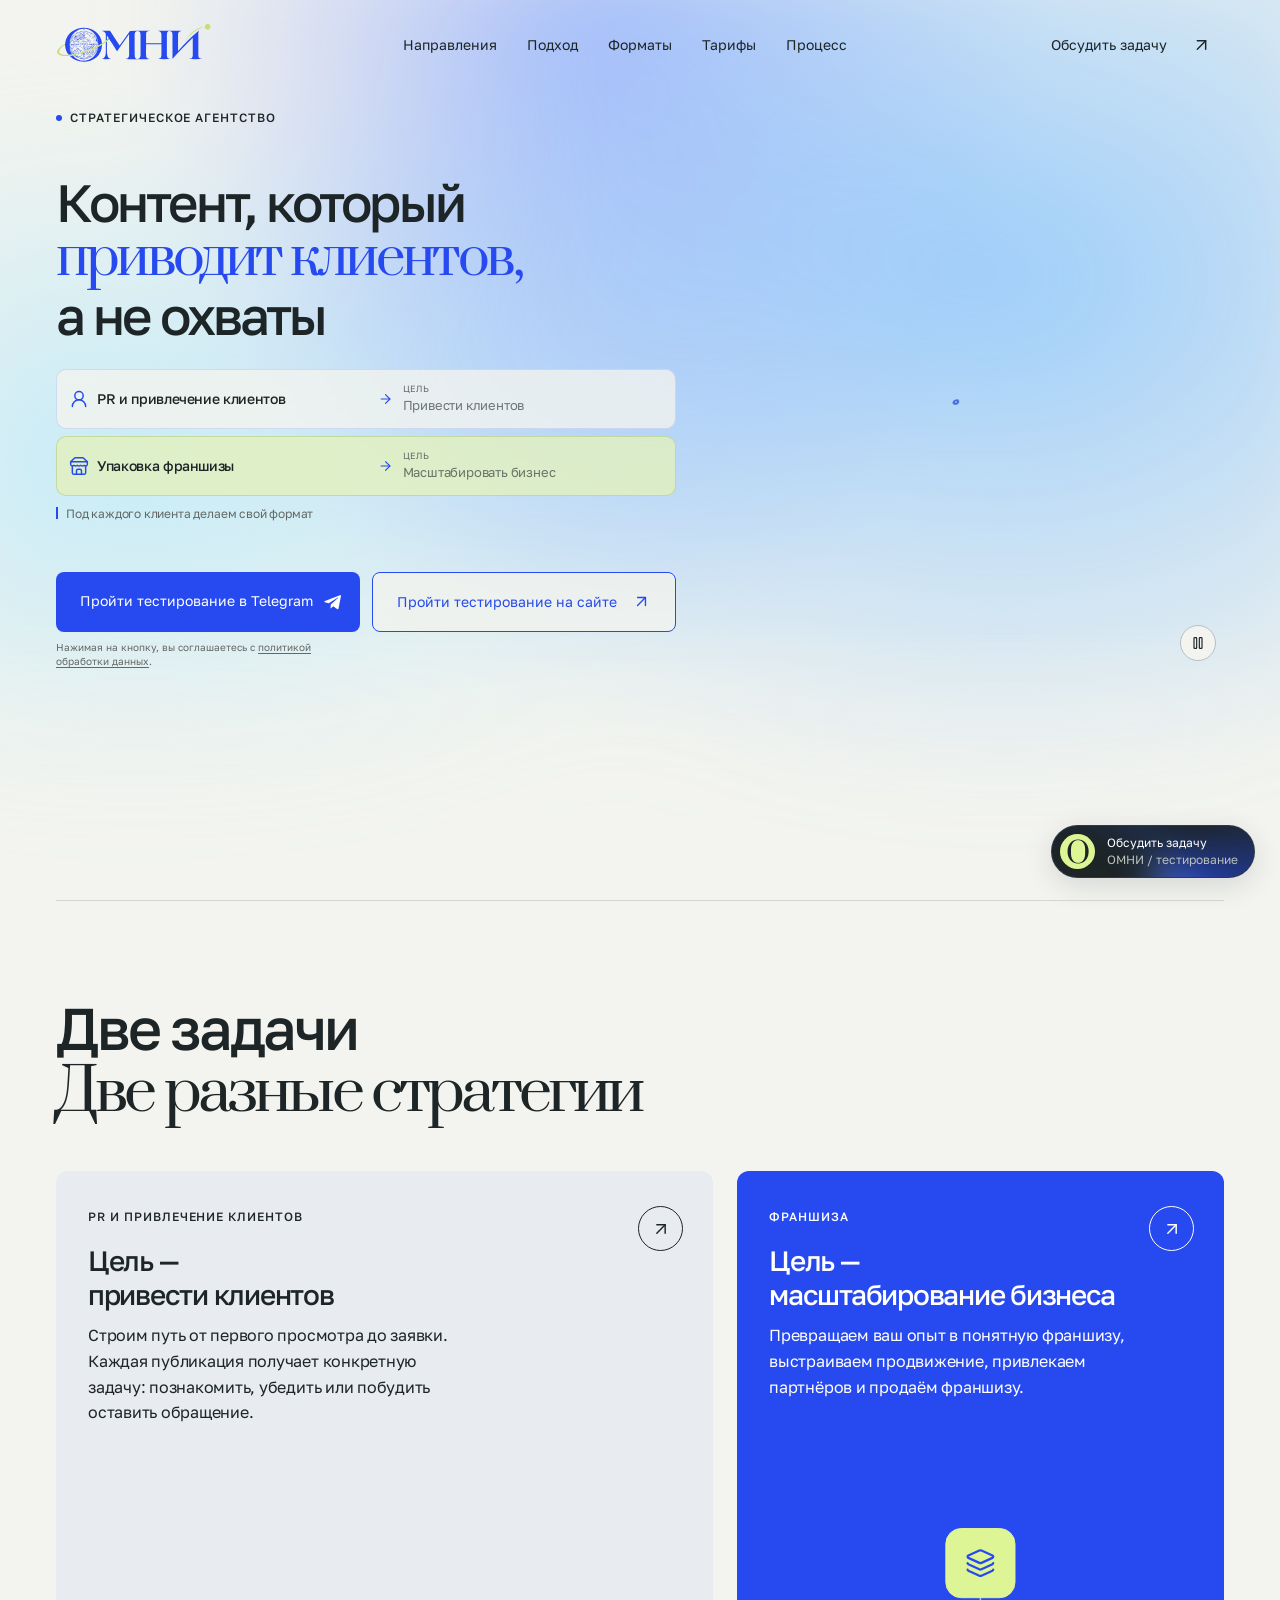
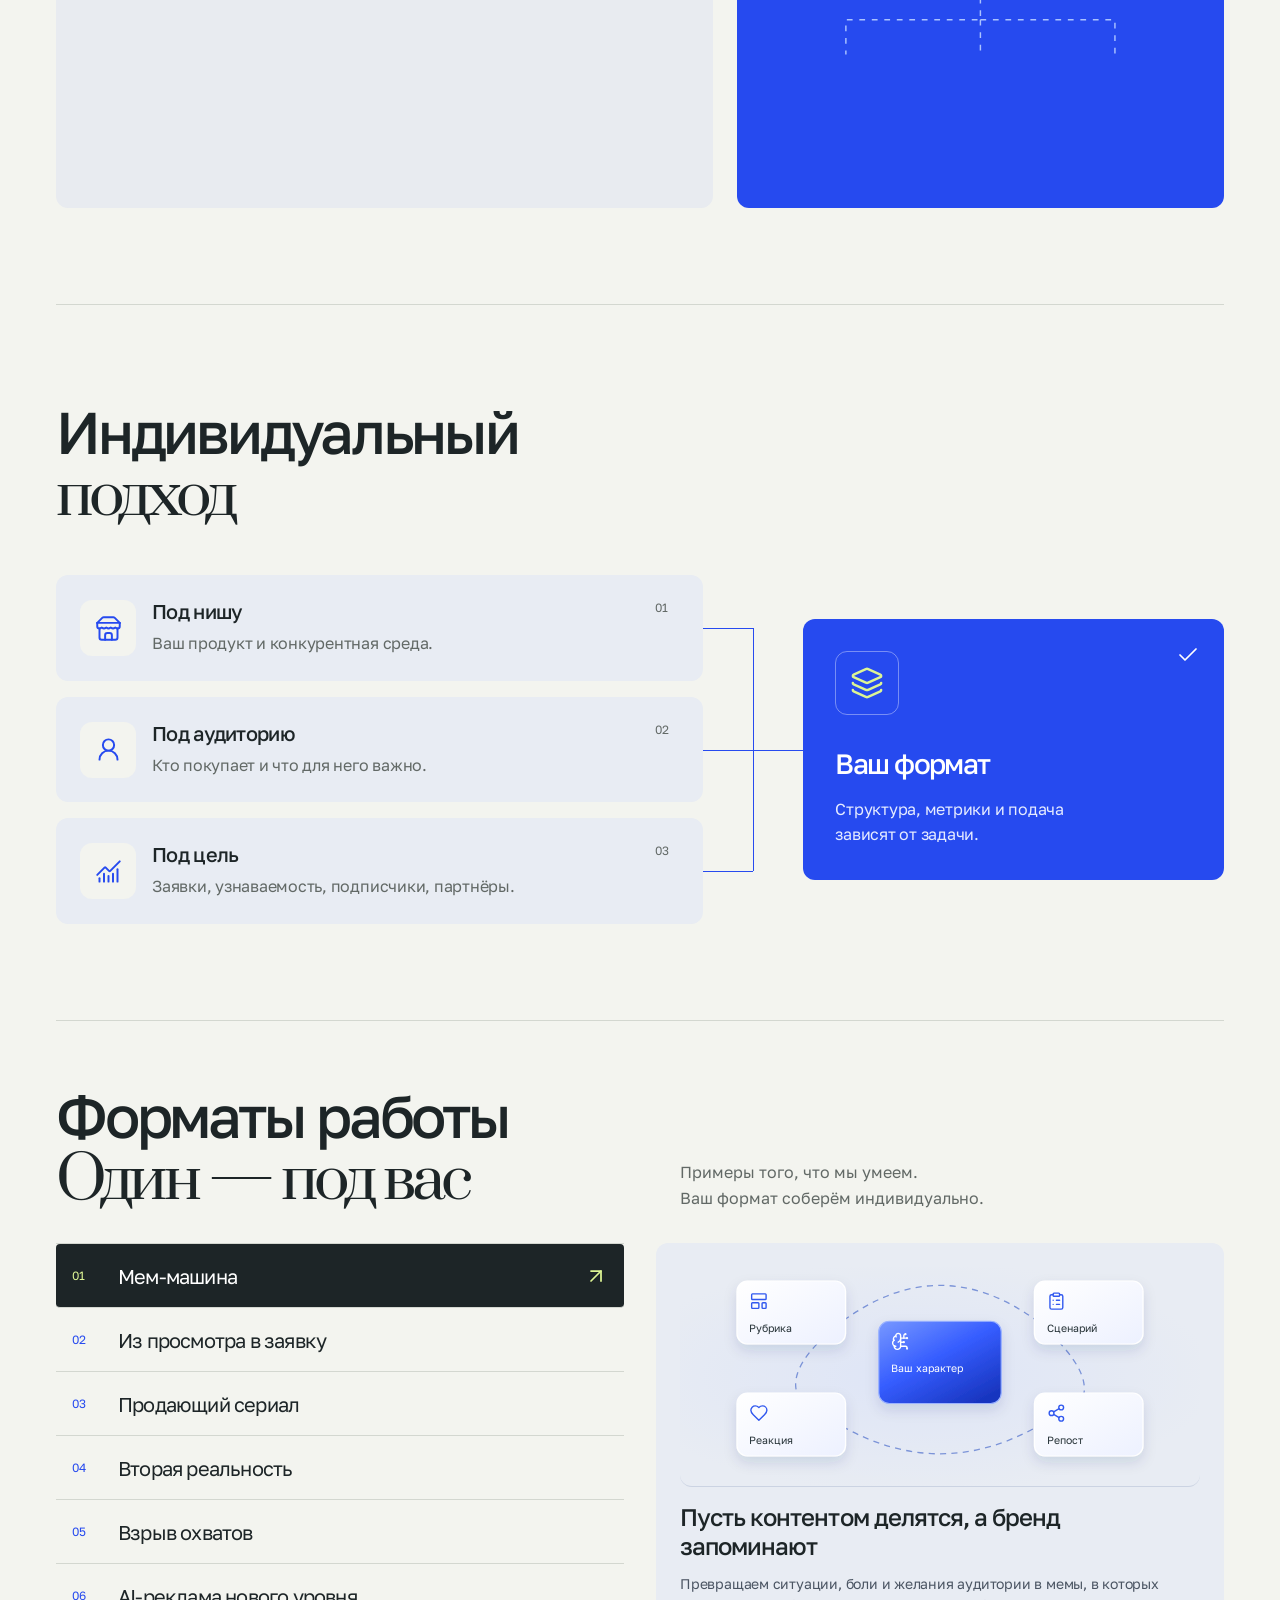
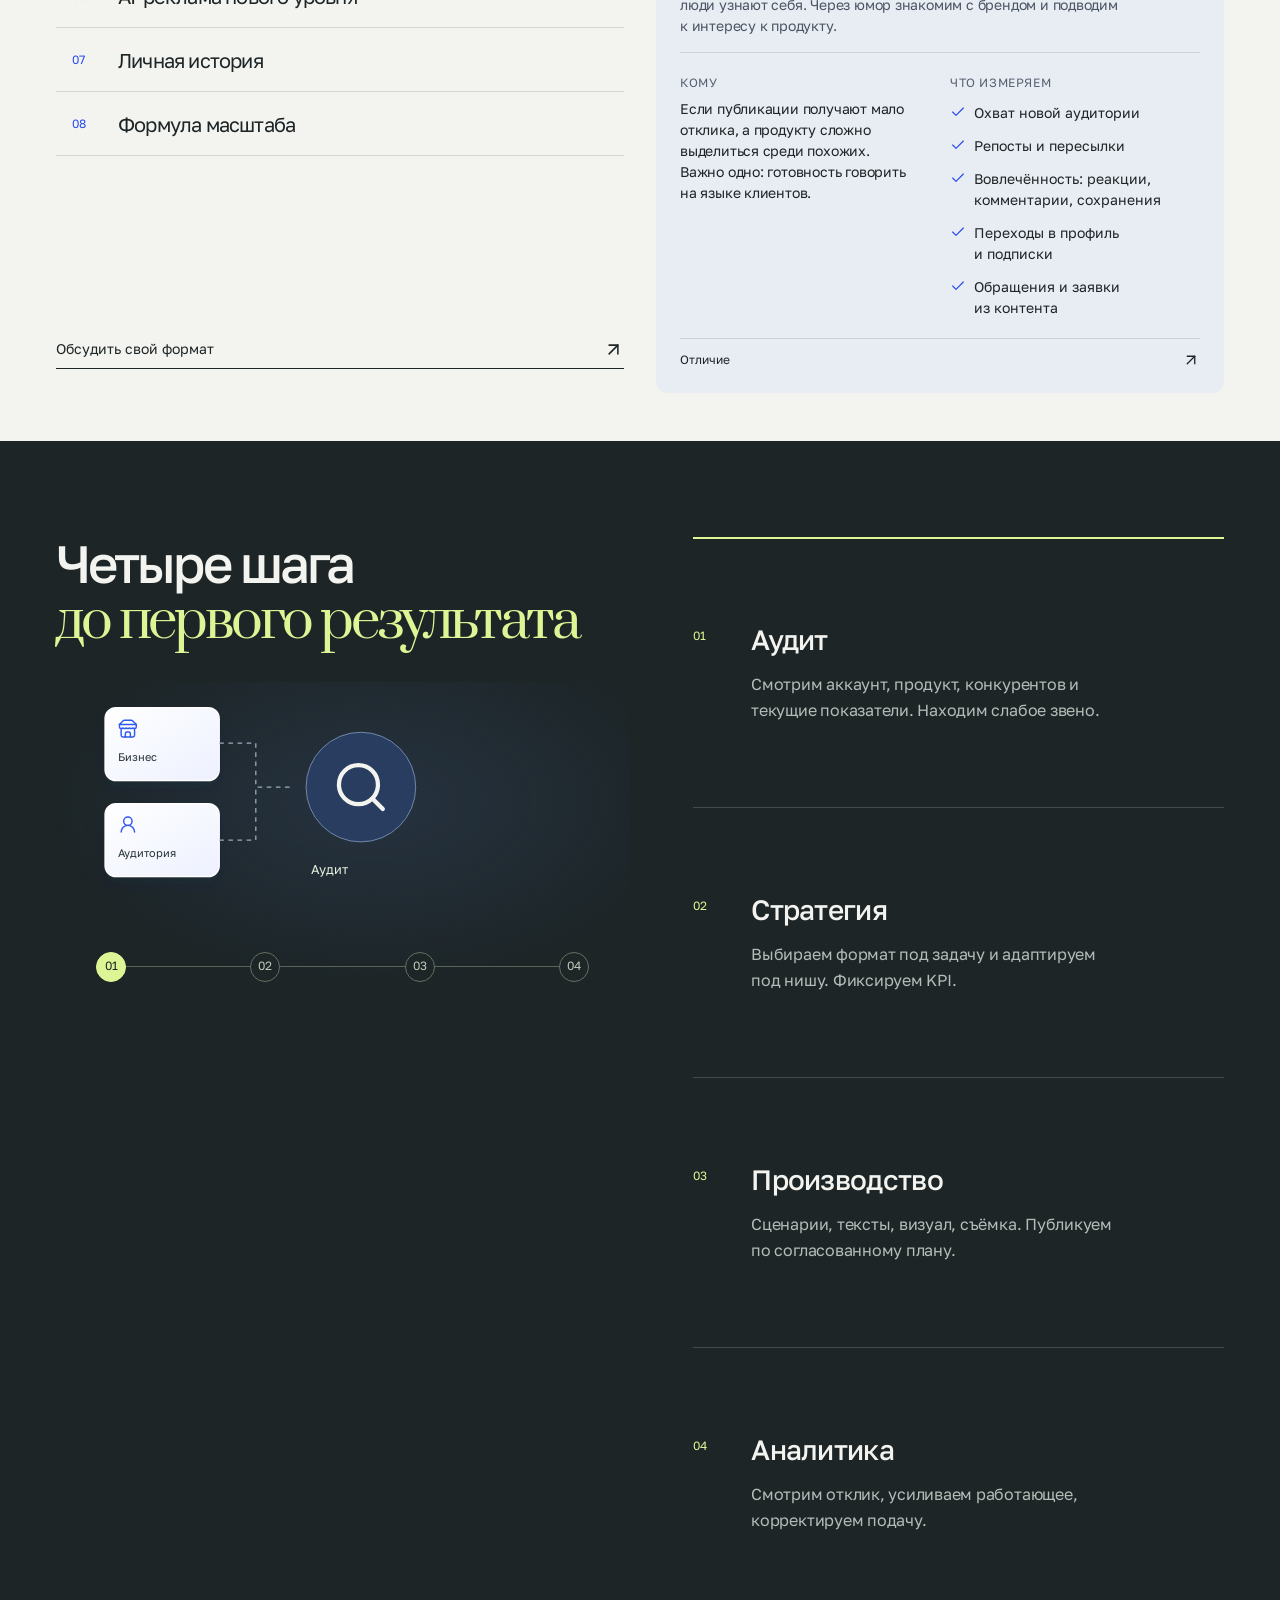
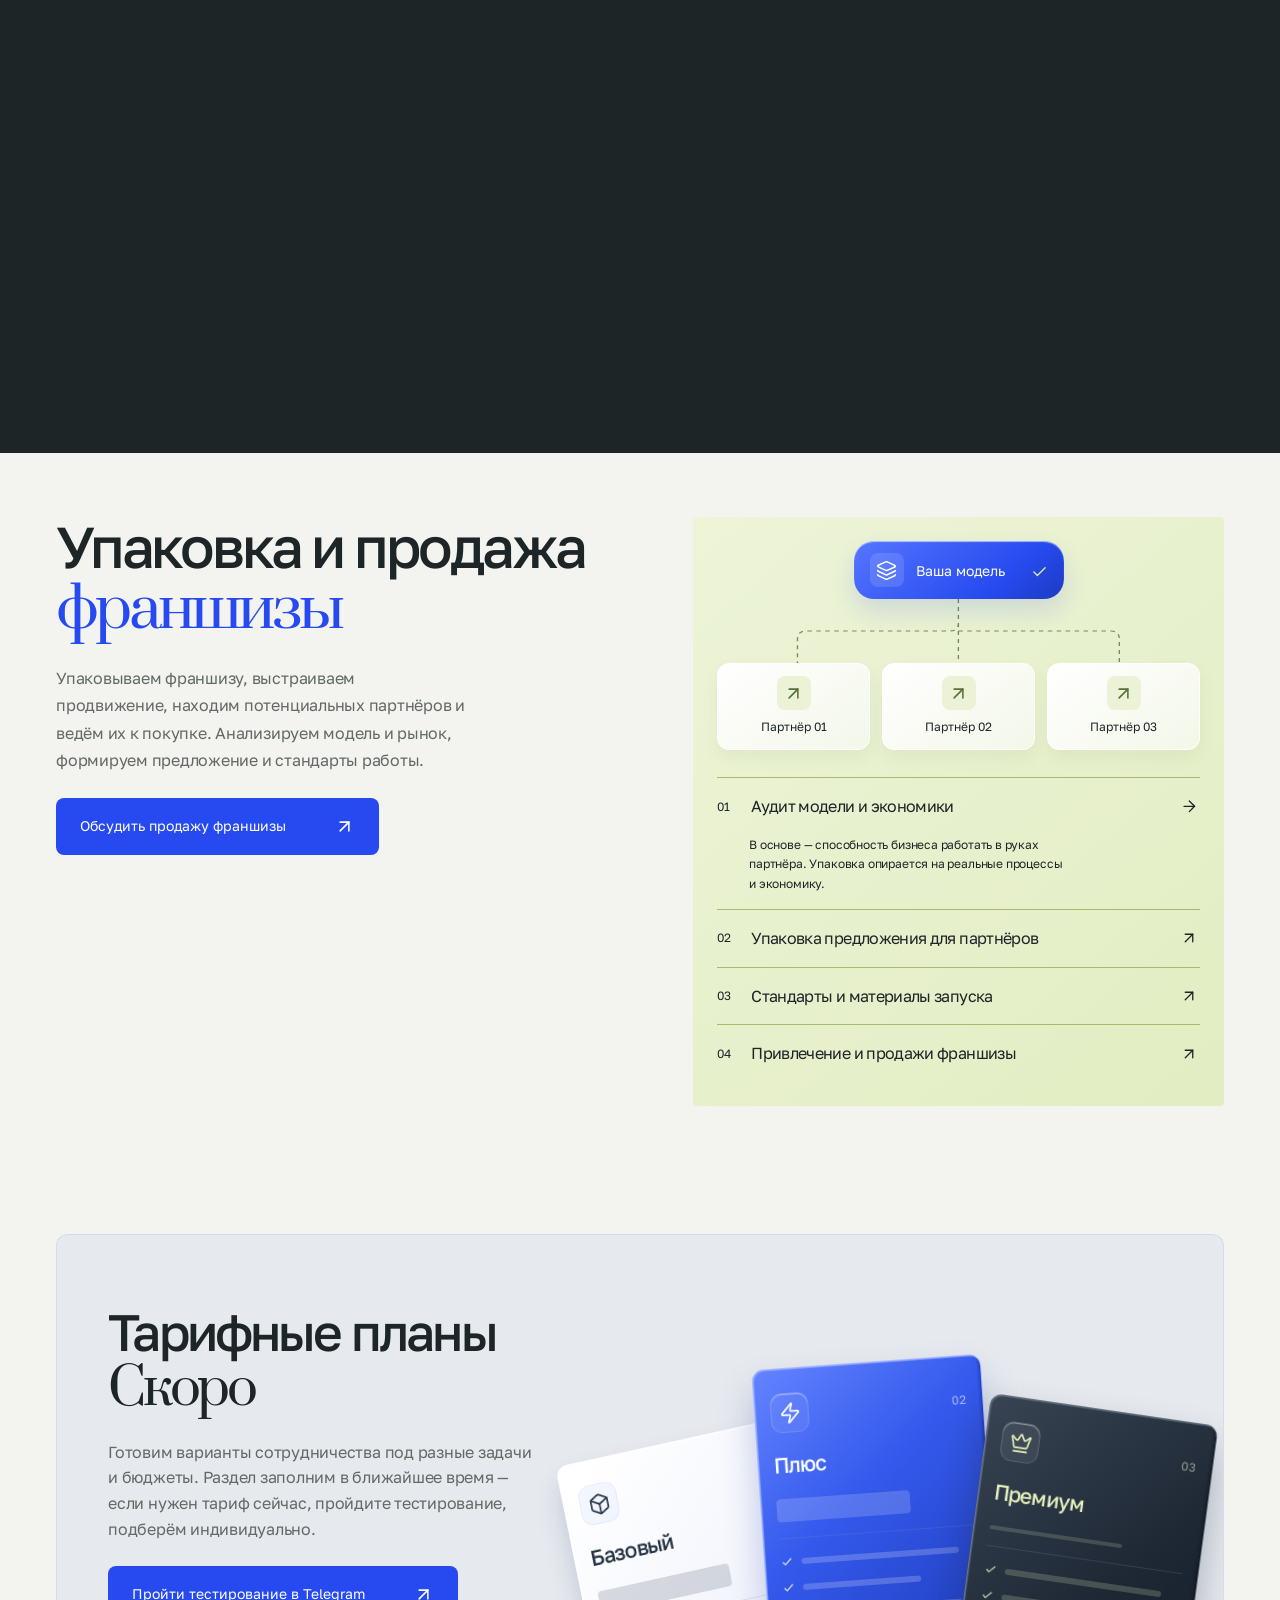
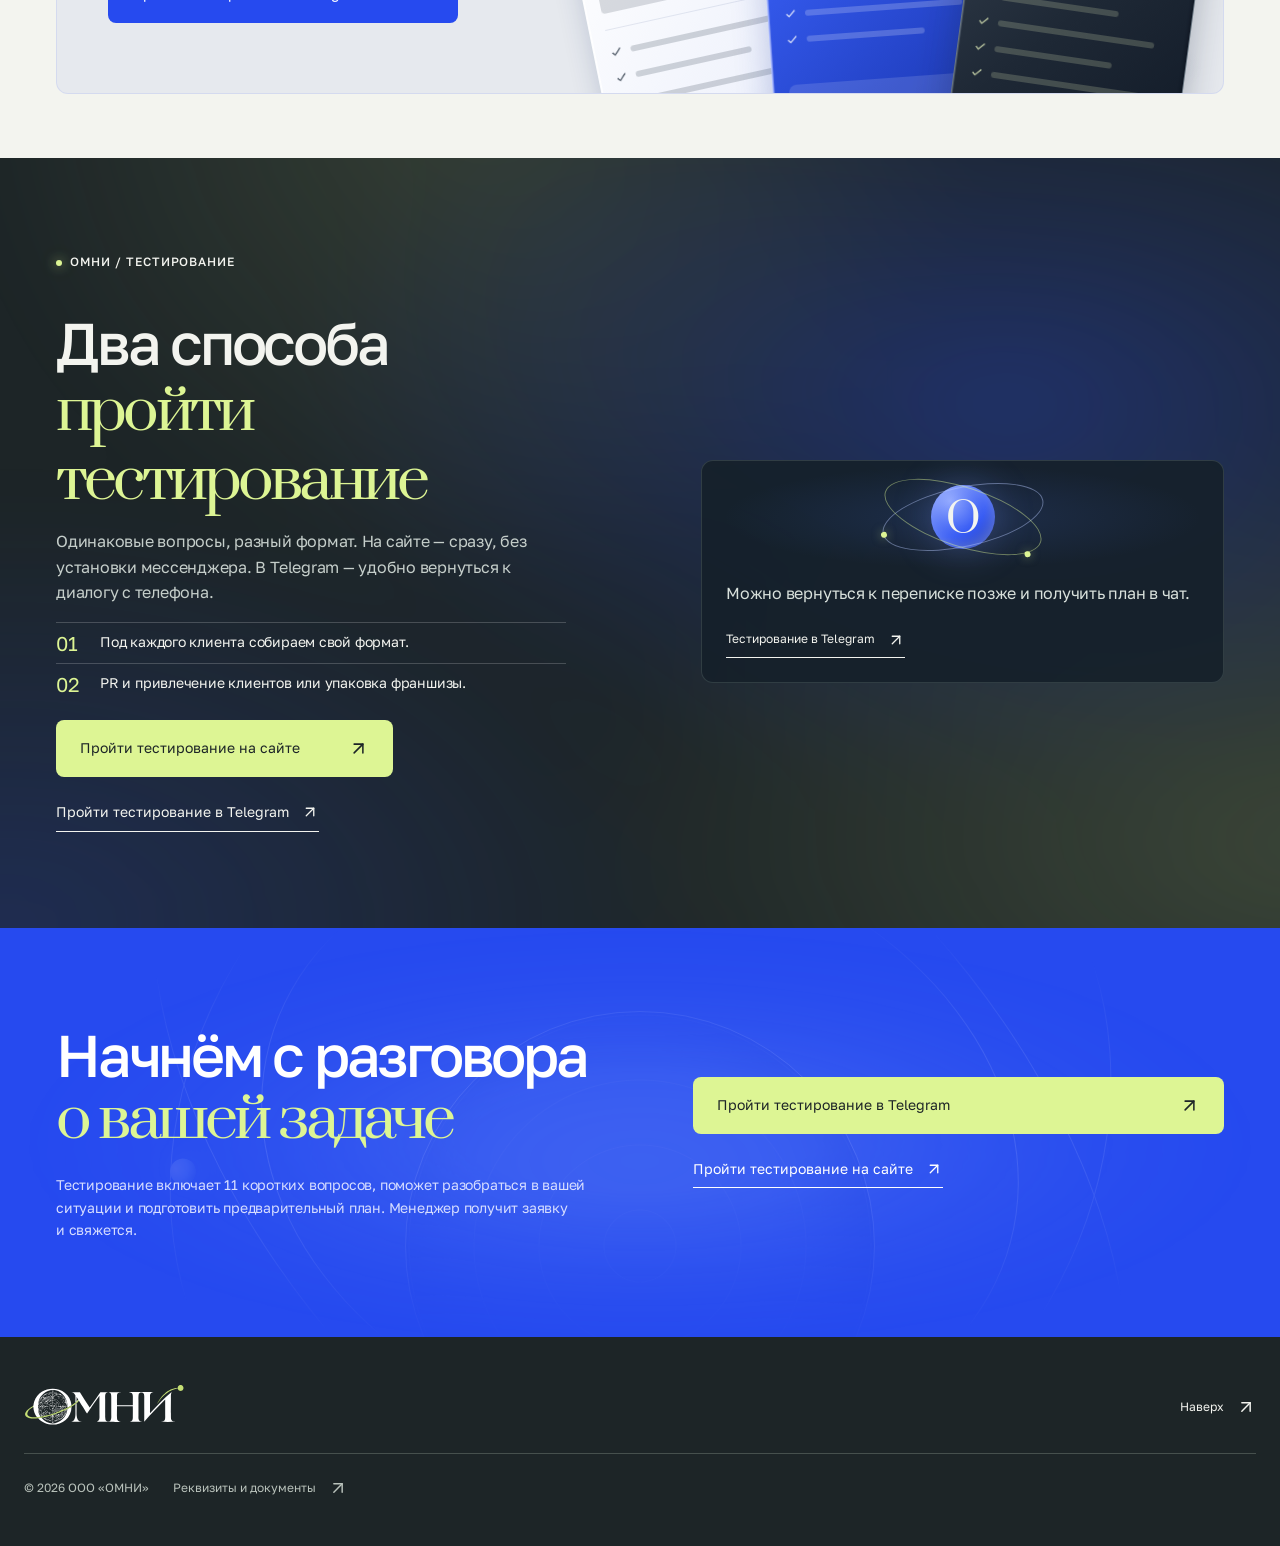
==== commit 5ff7ce26: "Publish approved hero controls, consent and header polish" ====
--- a/index.html
+++ b/index.html
@@ -182,7 +182,7 @@
 <section class="hero wrap" aria-labelledby="hero-title">
 <div class="hero-top"><span class="eyebrow"><i></i> Стратегическое агентство</span></div>
 <div class="hero-grid">
-<div class="hero-copy"><h1 id="hero-title"><span class="hero-title-line">Контент, который</span><em><span class="hero-title-line">приводит клиентов,</span></em><span class="hero-title-line hero-title-dark">а не охваты</span></h1><div class="hero-lead hero-branches" aria-label="Два направления работы"><div class="hero-branch"><div class="hero-branch-name"><svg class="icon" viewBox="0 0 24 24" aria-hidden="true"><use href="#i-user"/></svg><strong>PR и привлечение клиентов</strong></div><svg class="icon hero-branch-arrow" viewBox="0 0 24 24" aria-hidden="true"><use href="#i-arrow"/></svg><p><span>Цель</span>Привести клиентов</p></div><div class="hero-branch"><div class="hero-branch-name"><svg class="icon" viewBox="0 0 24 24" aria-hidden="true"><use href="#i-store"/></svg><strong>Упаковка франшизы</strong></div><svg class="icon hero-branch-arrow" viewBox="0 0 24 24" aria-hidden="true"><use href="#i-arrow"/></svg><p><span>Цель</span>Масштабирование бизнеса</p></div><p class="hero-branches-note">Под каждого клиента делаем свой формат</p></div><div class="hero-actions"><a class="button button-dark" href="https://t.me/OMNI_Client1_bot" target="_blank" rel="noopener noreferrer"><span class="button-label">Пройти тестирование в Telegram</span><span aria-hidden="true"><svg class="icon" viewBox="0 0 24 24" aria-hidden="true"><use href="#i-arrow"/></svg></span></a><button class="text-link hero-chat" data-open-chat>Пройти тестирование на сайте <svg class="icon" viewBox="0 0 24 24" aria-hidden="true"><use href="#i-arrow"/></svg></button></div></div>
+<div class="hero-copy"><h1 id="hero-title"><span class="hero-title-line">Контент, который</span><em><span class="hero-title-line">приводит клиентов,</span></em><span class="hero-title-line hero-title-dark">а не охваты</span></h1><div class="hero-lead hero-branches" aria-label="Два направления работы"><div class="hero-branch"><div class="hero-branch-name"><svg class="icon" viewBox="0 0 24 24" aria-hidden="true"><use href="#i-user"/></svg><strong>PR и привлечение клиентов</strong></div><svg class="icon hero-branch-arrow" viewBox="0 0 24 24" aria-hidden="true"><use href="#i-arrow"/></svg><p><span>Цель</span>Привести клиентов</p></div><div class="hero-branch"><div class="hero-branch-name"><svg class="icon" viewBox="0 0 24 24" aria-hidden="true"><use href="#i-store"/></svg><strong>Упаковка франшизы</strong></div><svg class="icon hero-branch-arrow" viewBox="0 0 24 24" aria-hidden="true"><use href="#i-arrow"/></svg><p><span>Цель</span>Масштабировать бизнес</p></div><p class="hero-branches-note">Под каждого клиента делаем свой формат</p></div><div class="hero-actions"><a class="button button-dark" href="https://t.me/OMNI_Client1_bot" target="_blank" rel="noopener noreferrer"><span class="button-label">Пройти тестирование в Telegram</span><span aria-hidden="true"><svg class="icon telegram-icon" viewBox="0 0 24 24" aria-hidden="true"><path fill="currentColor" stroke="none" d="M21.6 3.4 18.4 20c-.2 1.2-.9 1.5-1.9.9l-4.9-3.6-2.4 2.3c-.3.3-.5.5-1 .5l.4-5 9.1-8.2c.4-.4-.1-.6-.6-.3L5.9 13.7 1.1 12.2c-1-.3-1-1 .2-1.5L20 3.5c.9-.3 1.7.2 1.6-.1Z"/></svg></span></a><p class="hero-consent">Нажимая на кнопку, вы соглашаетесь с <a href="./privacy.html">политикой обработки данных</a>.</p><button class="text-link hero-chat" data-open-chat>Пройти тестирование на сайте <svg class="icon" viewBox="0 0 24 24" aria-hidden="true"><use href="#i-arrow"/></svg></button></div></div>
 <div class="hero-art" id="planet" role="group" aria-label="Система роста бизнеса: центральная планета, аудитория и два партнёрских мира">
 <img class="planet-poster" src="./assets/planet-poster.webp" width="647" height="523" alt="" decoding="async"><svg class="planet-static" viewBox="0 0 600 560" aria-hidden="true"><defs><radialGradient id="planetFill" cx="32%" cy="25%"><stop stop-color="#638aff"/><stop offset=".55" stop-color="#264aef"/><stop offset="1" stop-color="#0c206b"/></radialGradient></defs><ellipse cx="300" cy="470" rx="100" ry="9" fill="#1d2527" opacity=".06"/><circle cx="300" cy="280" r="120" fill="url(#planetFill)"/><g fill="none" stroke="#62718b" stroke-width="1"><ellipse cx="300" cy="280" rx="220" ry="72" transform="rotate(-28 300 280)"/><ellipse cx="300" cy="280" rx="200" ry="80" transform="rotate(48 300 280)"/><path d="M275 125L325 435"/></g><circle cx="117" cy="367" r="22" fill="#d9f477"/><circle cx="426" cy="155" r="13" fill="#d9e3f1"/></svg>
 <button class="planet-pause" aria-label="Остановить вращение планеты" aria-pressed="false"><svg class="icon" viewBox="0 0 24 24" aria-hidden="true"><use href="#i-arrow"/></svg></button></div>
--- a/style.css
+++ b/style.css
@@ -468,3 +468,21 @@
 .hero-actions{gap:12px 18px}.hero-actions .button{gap:20px}.hero-actions .button-label{max-width:210px}
 .planet-poster{visibility:visible}.planet-ready:not(.planet-fallback):not(.planet-poster-only) .planet-poster{visibility:hidden}
 @media(max-width:640px){.hero-branches{margin-top:22px;padding-left:0}.hero-branch{padding:10px;gap:7px;grid-template-columns:minmax(0,1fr) 14px minmax(0,1fr)}.hero-branch-name{gap:8px}.hero-branch-name>.icon{width:20px;height:20px}.hero-branch strong{font-size:14px}.hero-branch p{font-size:12px}.hero-branch-arrow{width:14px}.hero-actions{align-items:stretch;flex-direction:column}.hero-actions .button,.hero-actions .hero-chat{width:100%;justify-content:space-between}.hero-actions .button-label{max-width:none}.hero-art{height:clamp(160px,24svh,280px)}}
+
+/* Approved hero controls: matched widths/heights, Telegram and consent. */
+.hero-branches,.hero-actions{width:100%;max-width:620px}
+.hero-branches:before,.hero-branches:after,.hero-branch:before,.hero-branch:after{display:none;content:none}
+.hero-branches{padding-left:0}.hero-branch{padding-block:10px;min-height:60px}
+.hero-branches-note{display:flex;align-items:center;gap:8px}.hero-branches-note:before{content:'';display:block;flex:0 0 2px;width:2px;height:1em;background:var(--blue)}
+.hero-actions{display:grid;grid-template-columns:1fr 1fr;align-items:stretch;gap:8px 12px}
+.hero .hero-actions .button,.hero .hero-actions .hero-chat{display:flex;align-items:center;justify-content:space-between;box-sizing:border-box;min-width:0;height:60px;min-height:60px;margin:0;padding:0 24px;gap:10px;line-height:1.3;border-radius:8px}
+.hero-actions .button-label{max-width:none;white-space:nowrap;font-size:14px}.hero .hero-actions .hero-chat{font-size:14px;white-space:nowrap}
+.hero-actions .icon{width:19px;height:19px;flex:0 0 19px}.hero-actions .telegram-icon{width:20px;height:20px}
+.hero-actions>a.button{grid-column:1;grid-row:1}.hero-actions>.hero-chat{grid-column:2;grid-row:1}
+.hero-consent{grid-column:1;grid-row:2;font-size:10px;line-height:1.45;color:var(--muted);margin:0;letter-spacing:0}.hero-consent a{text-decoration:underline;text-underline-offset:2px}
+.header a.header-cta:hover,.header a.header-cta:focus-visible,#allrecords .header a.header-cta:hover,#allrecords .header a.header-cta:focus-visible{background:var(--blue);color:#fff}
+@media(min-width:1000px){.header nav{gap:30px}}
+@media(min-width:851px){.hero-grid{grid-template-columns:minmax(0,1.18fr) minmax(0,1fr)}}
+@media(min-width:641px){.hero-actions{margin-top:48px}}
+@media(min-width:641px) and (max-width:1150px){.hero-actions .button-label,.hero .hero-actions .hero-chat{font-size:12px}.hero .hero-actions .button,.hero .hero-actions .hero-chat{gap:8px}}
+@media(max-width:640px){.hero-actions{grid-template-columns:1fr}.hero-actions>.hero-chat{grid-column:1;grid-row:3}.hero-actions .button-label,.hero .hero-actions .hero-chat{font-size:14px;white-space:normal}.hero-consent{font-size:11px}}
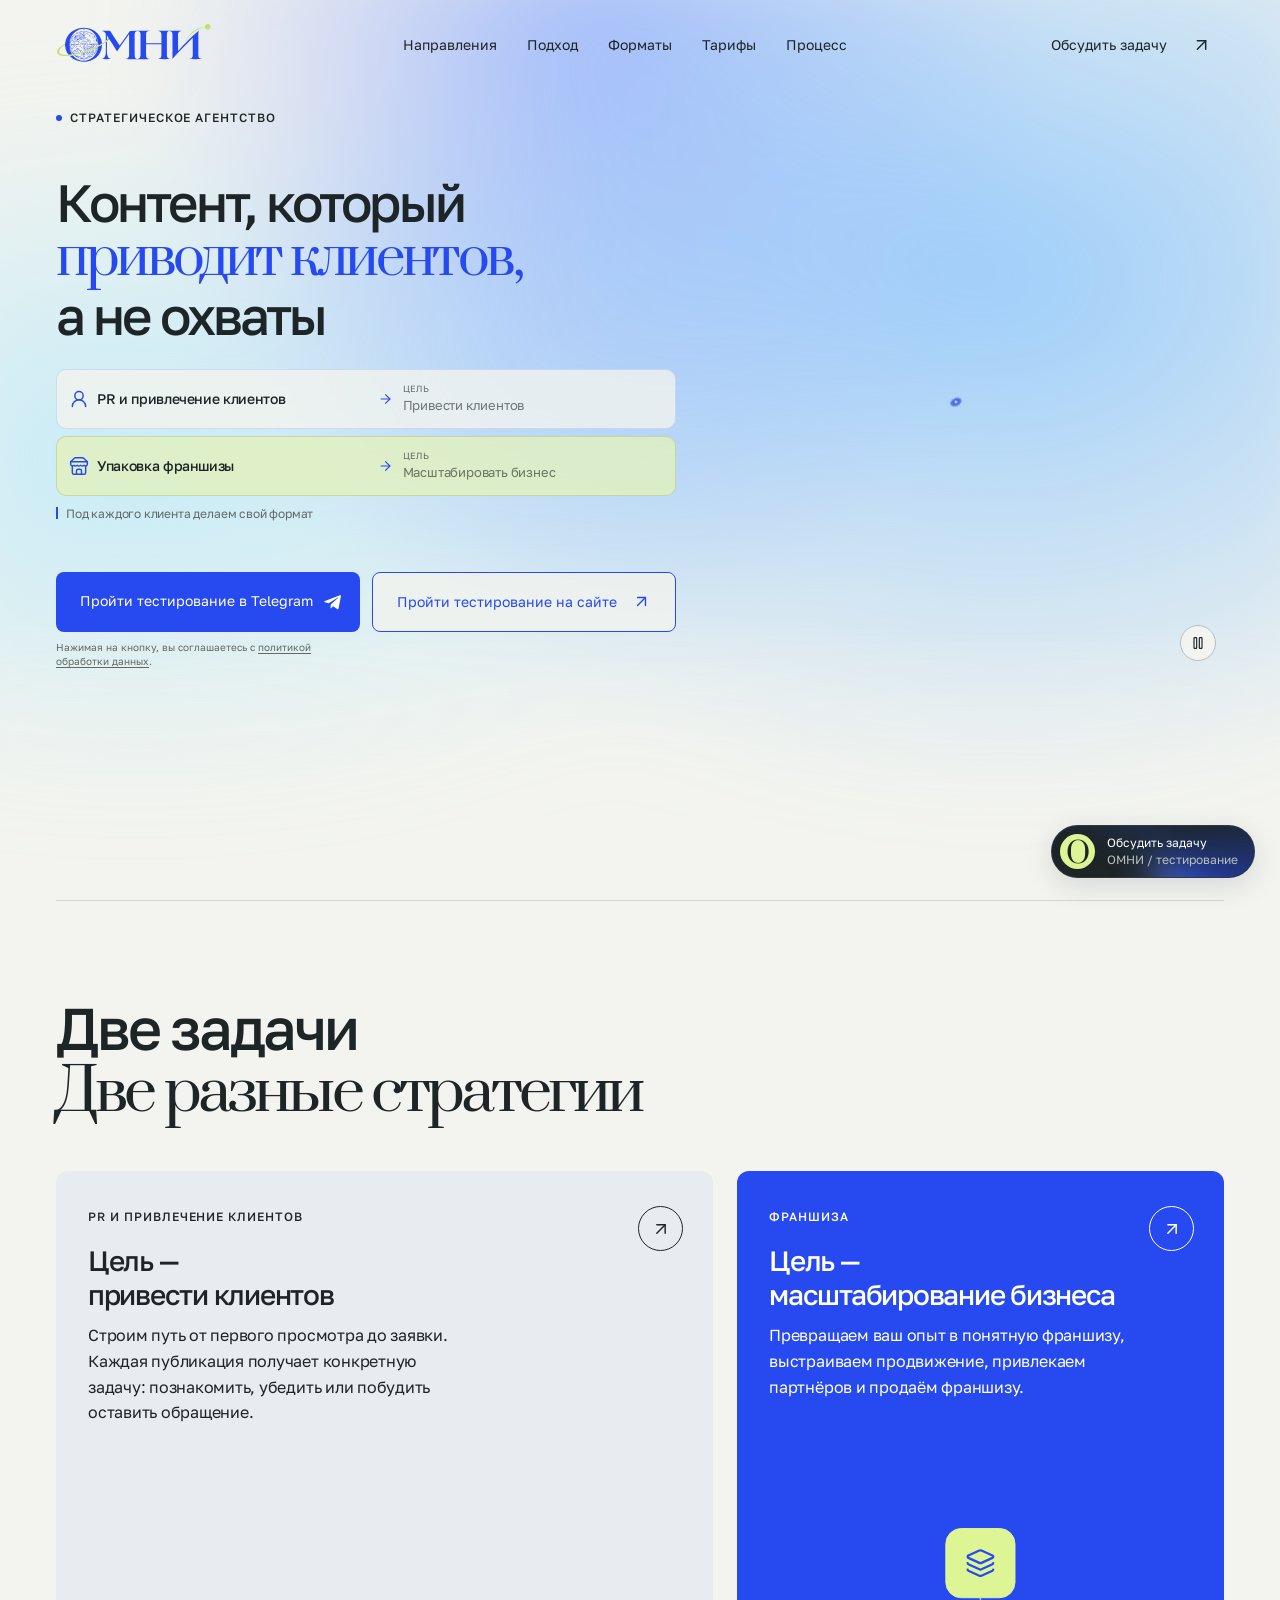
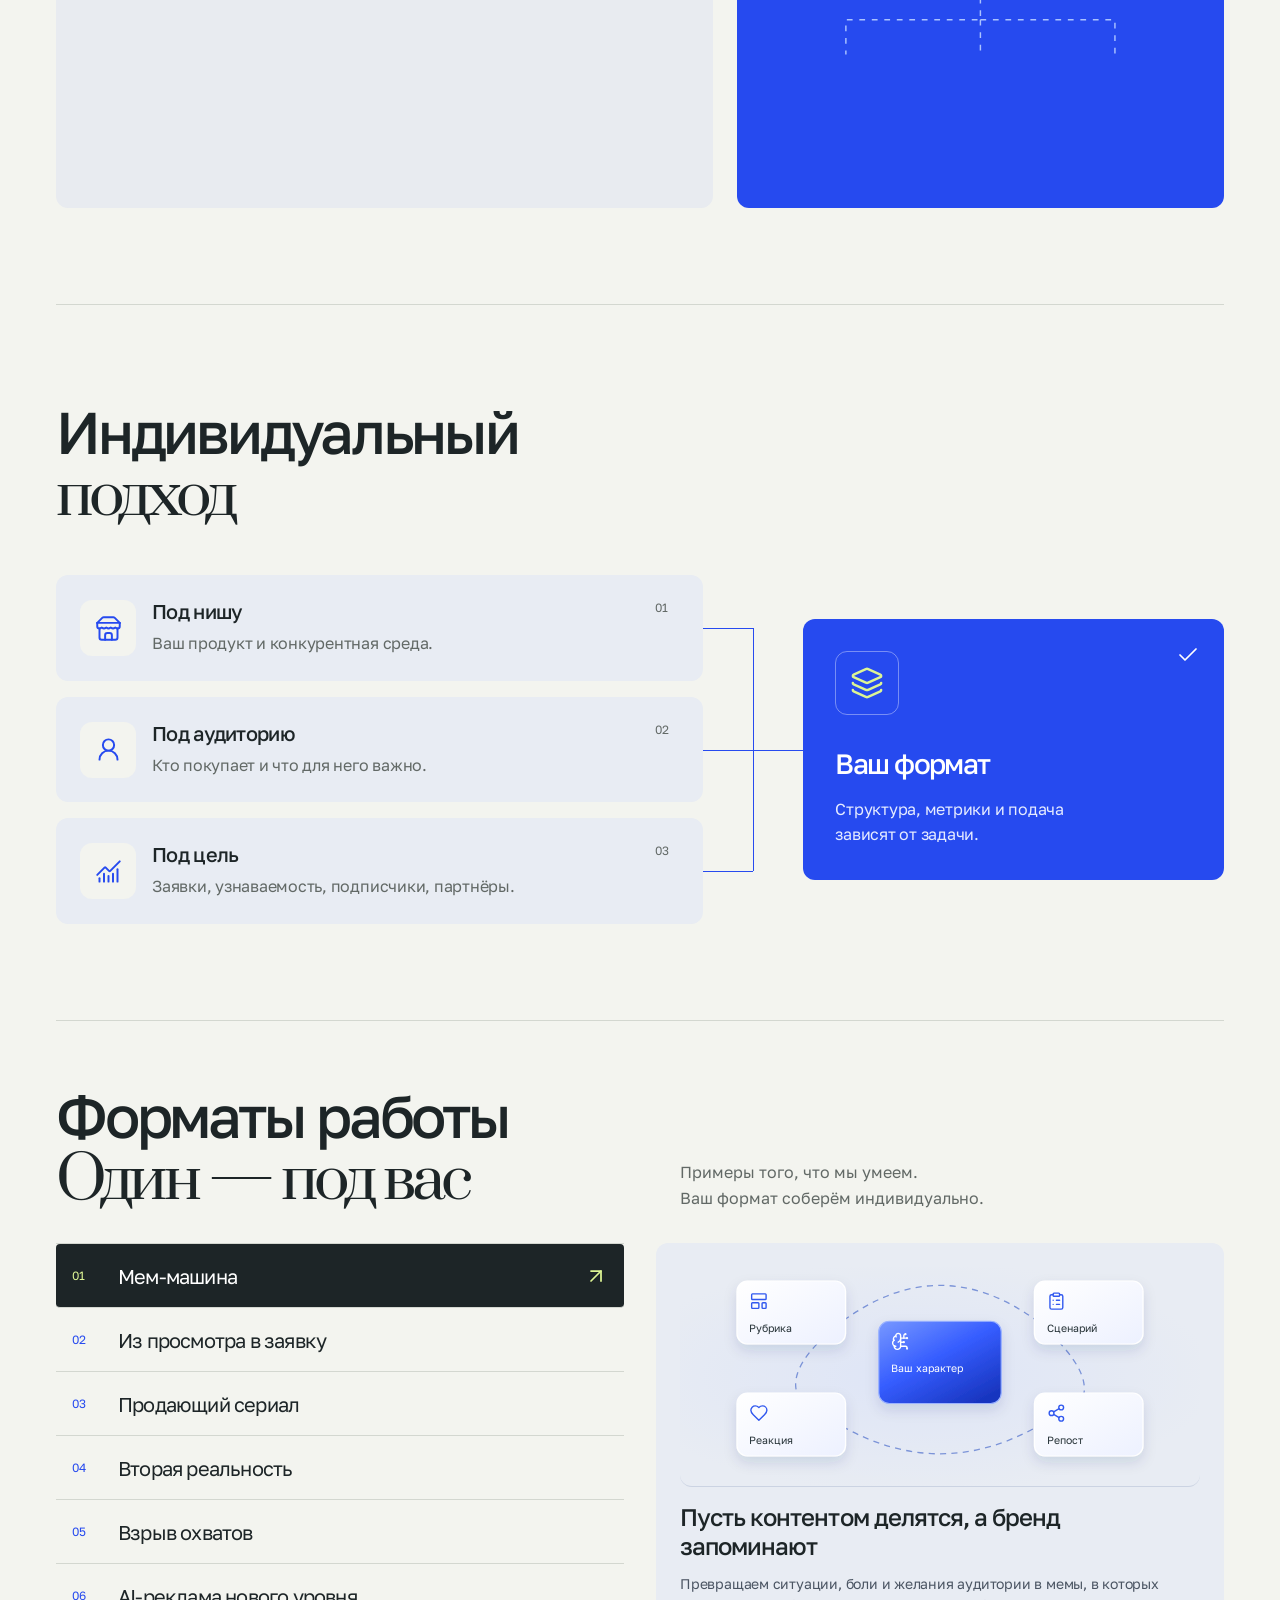
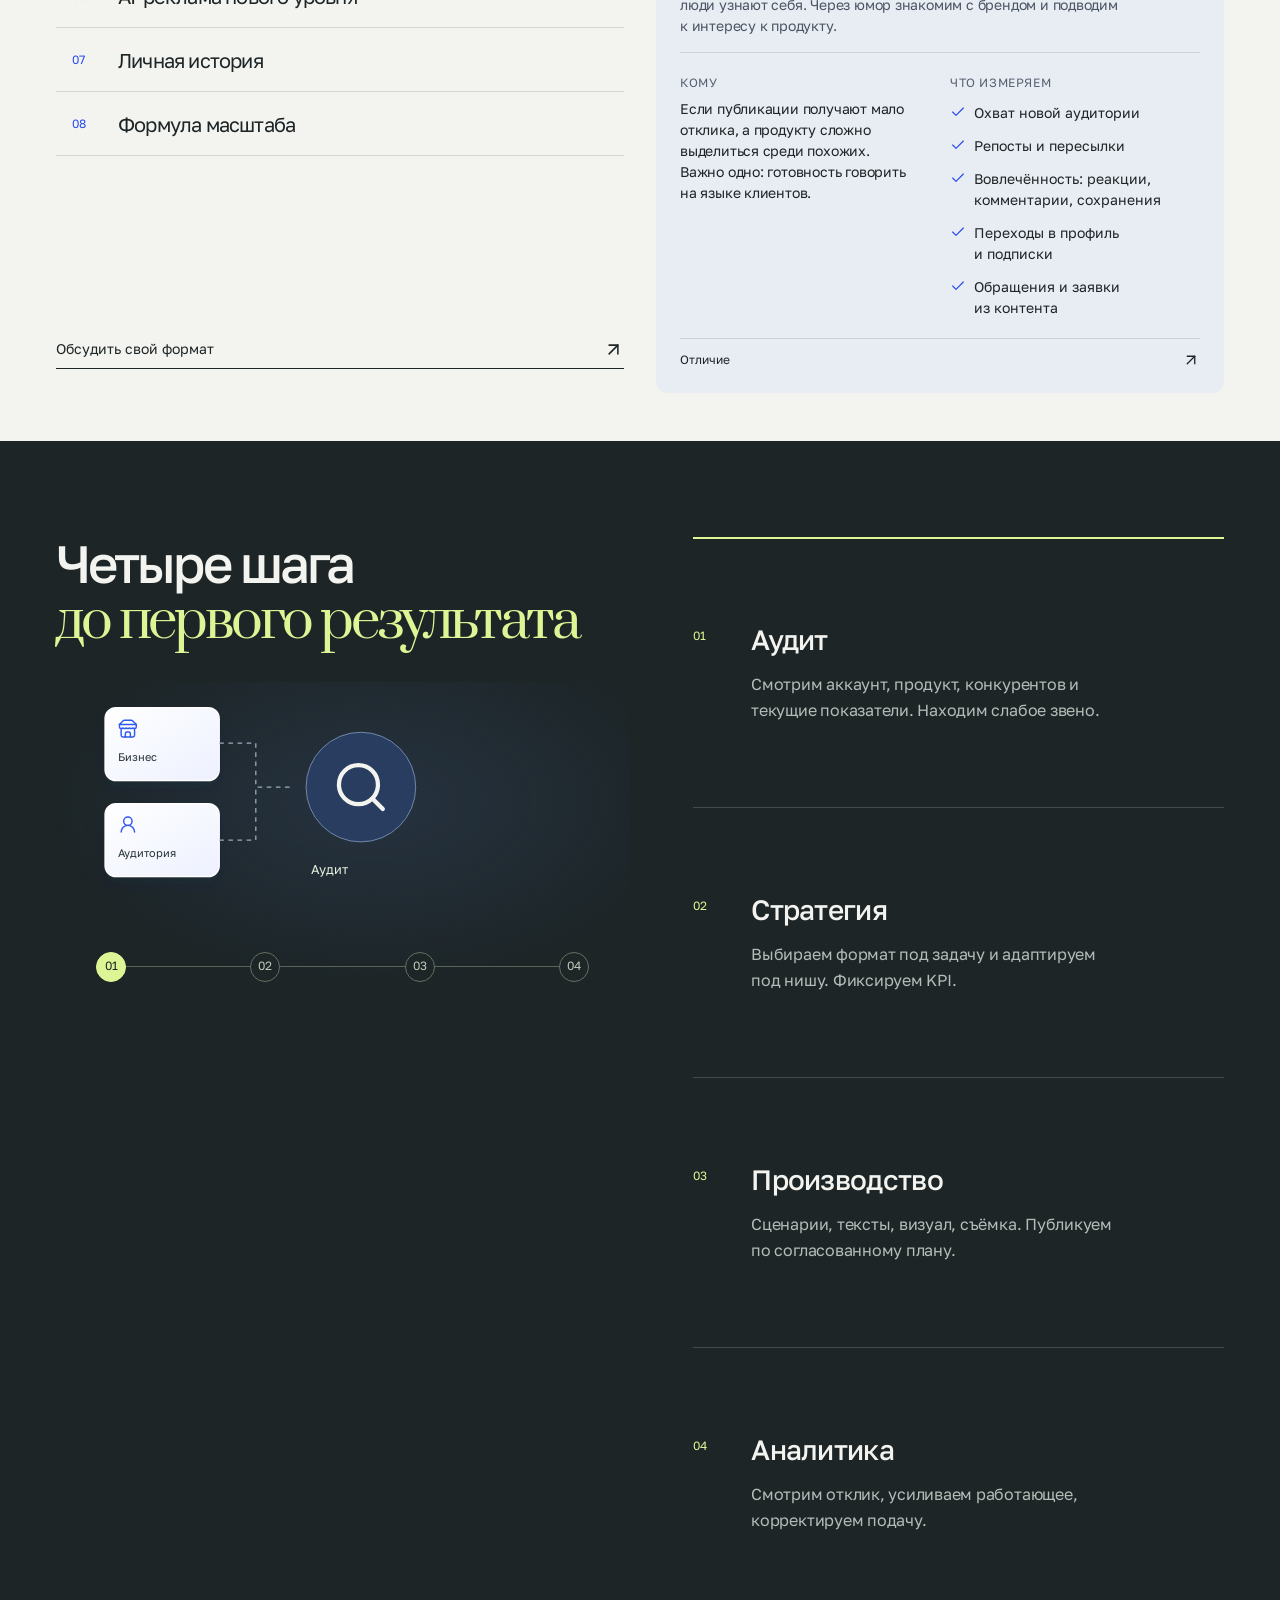
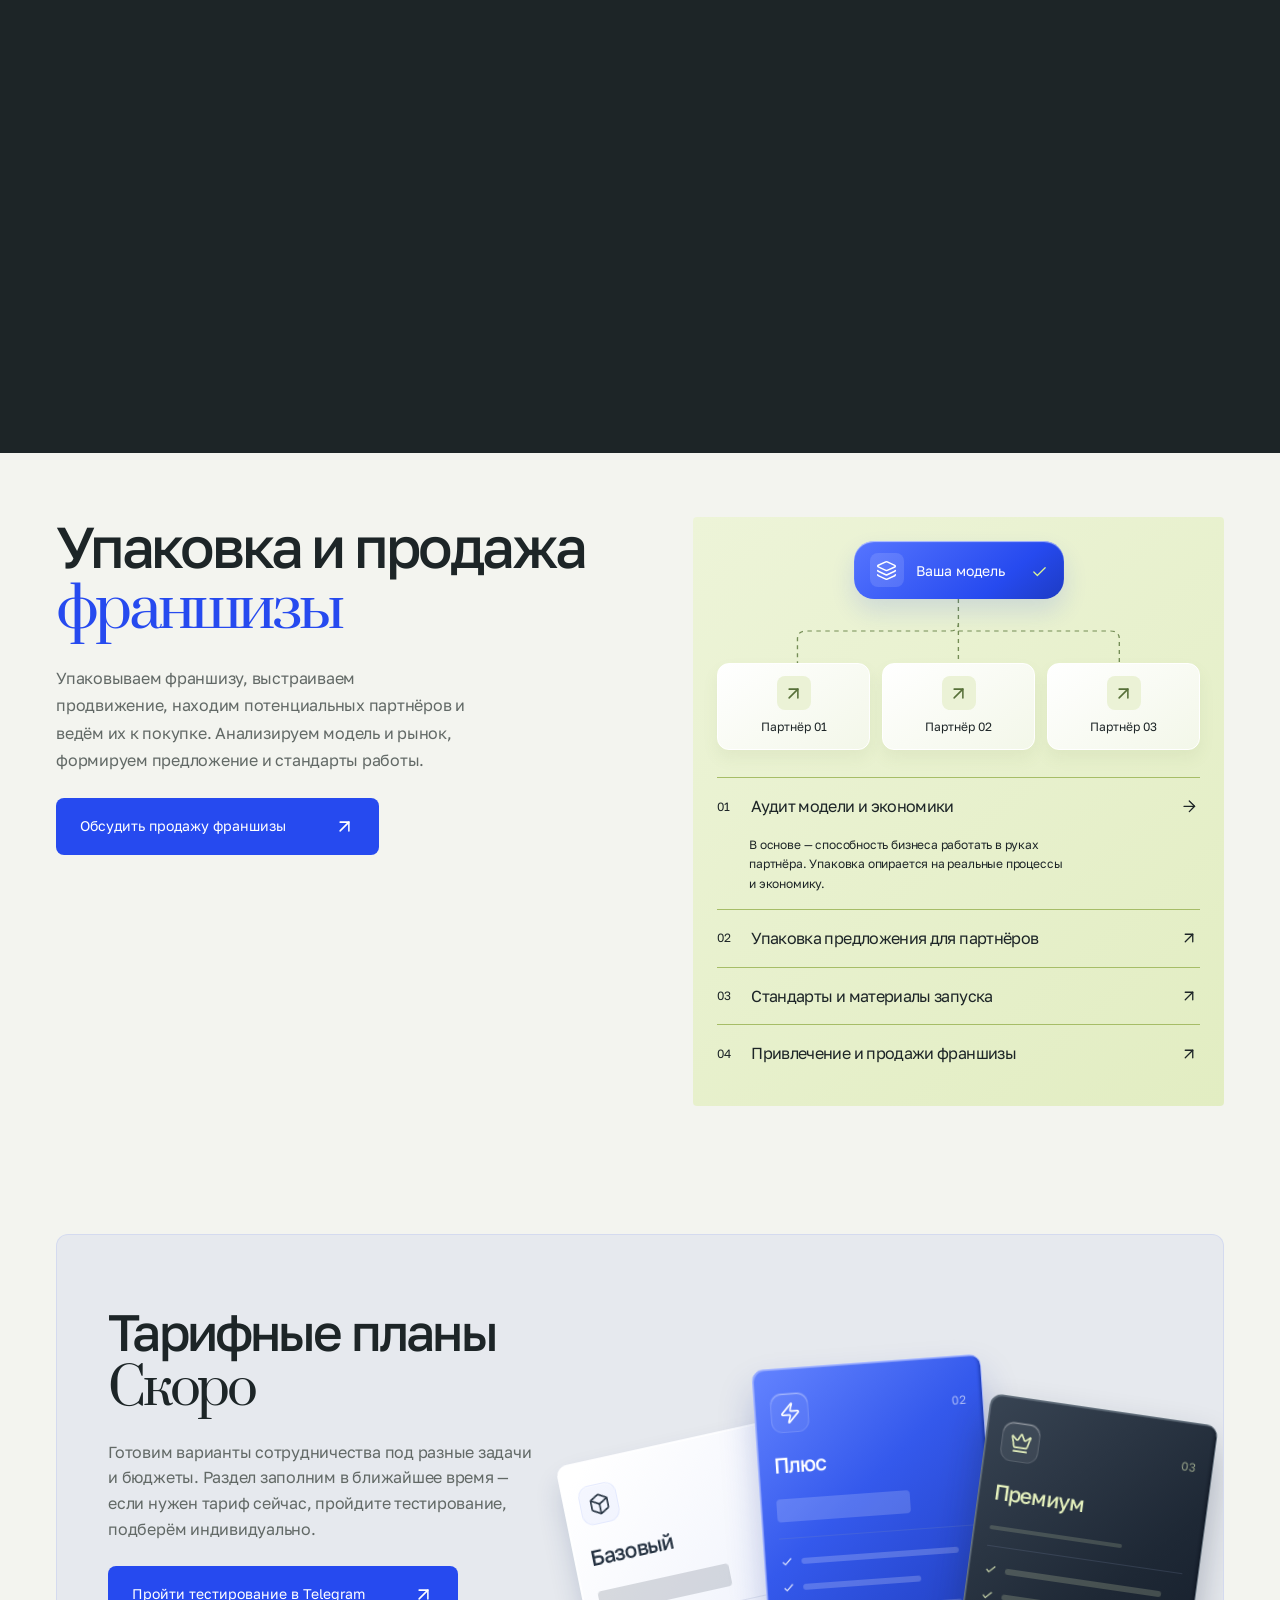
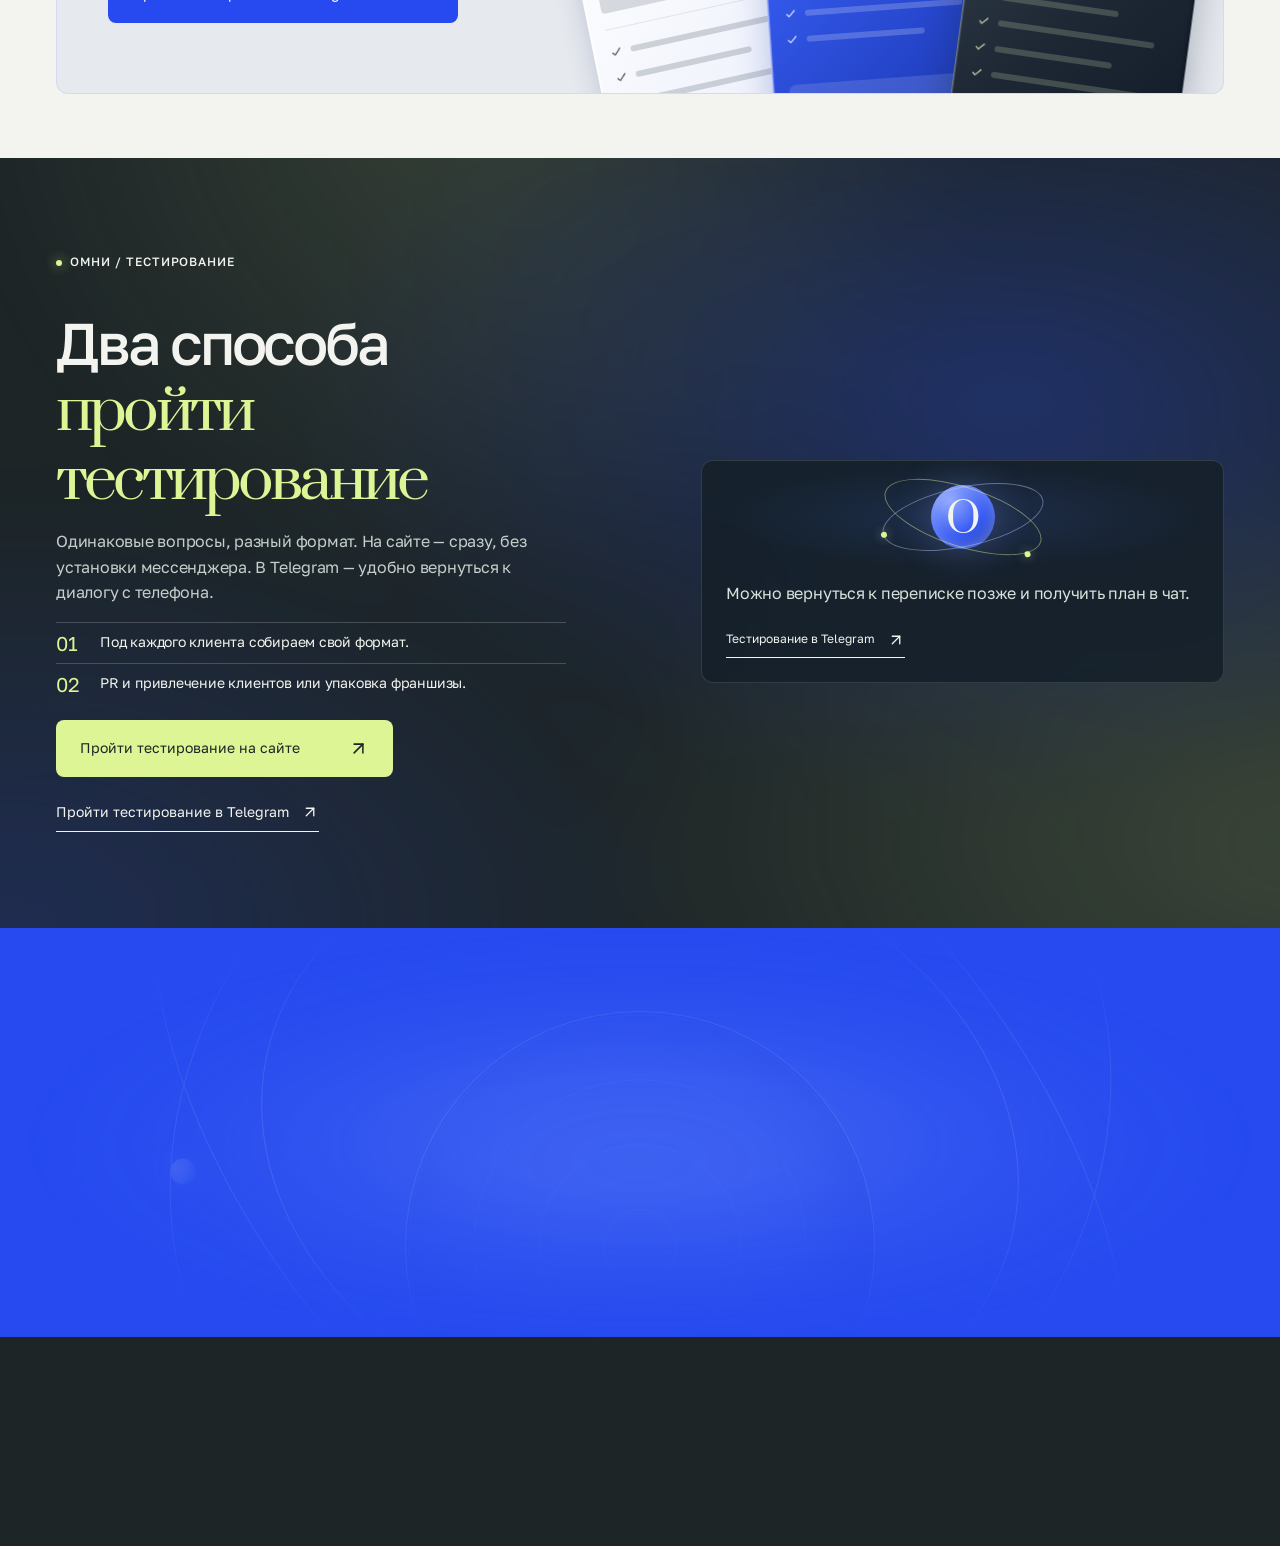
==== commit 744ec5d9: "Keep process glow behind paper and harden in-app startup diagnostics" ====
--- a/index.html
+++ b/index.html
@@ -16,7 +16,16 @@
 <script type="application/ld+json">{"@context": "https://schema.org", "@graph": [{"@type": "Organization", "@id": "https://krivenxter.github.io/omni-studio/#organization", "name": "ОМНИ", "legalName": "ООО «ОМНИ»", "url": "https://krivenxter.github.io/omni-studio/", "logo": "https://krivenxter.github.io/omni-studio/assets/omni-logo-v2.svg", "description": "PR и привлечение клиентов. Упаковка франшизы."}, {"@type": "WebSite", "@id": "https://krivenxter.github.io/omni-studio/#website", "url": "https://krivenxter.github.io/omni-studio/", "name": "ОМНИ", "inLanguage": "ru-RU", "publisher": {"@id": "https://krivenxter.github.io/omni-studio/#organization"}}]}</script>
 <link rel="modulepreload" href="./planet.js?v=61"><link rel="modulepreload" href="./vendor/three.module.min.js"><link rel="modulepreload" href="./vendor/three.core.min.js">
 </head>
-<body><div class="hero-ambient" aria-hidden="true"><i></i></div><svg xmlns="http://www.w3.org/2000/svg" style="position:absolute;width:0;height:0;overflow:hidden" aria-hidden="true"><defs><symbol id="i-arrow" viewBox="0 0 24 24" fill="none" stroke="currentColor" stroke-width="1.75" stroke-linecap="round" stroke-linejoin="round">
+<body><script>
+(()=>{if(!new URLSearchParams(location.search).has('omni-debug'))return;
+const errors=[];let panel;
+const report=()=>{if(!panel)return;const planet=document.getElementById('planet');panel.textContent=['OMNI diagnostic 20261106-b','secure: '+isSecureContext,'motion: '+matchMedia('(prefers-reduced-motion:reduce)').matches,'scripts: '+document.scripts.length+' / parts: '+(window.__omniParts?.length??'assembled'),'app: '+Boolean(window.OMNI_TILDA_STARTED),'formats: '+Boolean(document.querySelector('#strategy-graphic svg'))+' / process: '+Boolean(document.querySelector('#process-scene svg')),'planet: '+(planet?.className??'missing'),'blur: '+(document.querySelector('.header')?getComputedStyle(document.querySelector('.header')).webkitBackdropFilter:'missing'),'errors: '+(errors.join(' | ')||'none'),navigator.userAgent].join('\n');};
+addEventListener('error',e=>{errors.push(e.message||('Resource: '+(e.target?.src||e.target?.href||e.target?.tagName)));report();},true);
+addEventListener('unhandledrejection',e=>{errors.push(String(e.reason?.stack||e.reason));report();});
+const mount=()=>{panel=document.createElement('pre');panel.style.cssText='position:fixed;z-index:2147483647;top:12px;left:8px;right:8px;max-height:48vh;overflow:auto;white-space:pre-wrap;padding:12px;background:#fff;color:#111;border:2px solid #264aef;font:11px/1.4 monospace;user-select:text';document.body.append(panel);report();setInterval(report,1500);};
+if(document.body)mount();else addEventListener('DOMContentLoaded',mount,{once:true});
+})();
+</script><div class="hero-ambient" aria-hidden="true"><i></i></div><svg xmlns="http://www.w3.org/2000/svg" style="position:absolute;width:0;height:0;overflow:hidden" aria-hidden="true"><defs><symbol id="i-arrow" viewBox="0 0 24 24" fill="none" stroke="currentColor" stroke-width="1.75" stroke-linecap="round" stroke-linejoin="round">
   <path d="M7 7h10v10" />
   <path d="M7 17 17 7" />
 </symbol><symbol id="i-pin" viewBox="0 0 24 24" fill="none" stroke="currentColor" stroke-width="1.75" stroke-linecap="round" stroke-linejoin="round">
--- a/style.css
+++ b/style.css
@@ -486,3 +486,7 @@
 @media(min-width:641px){.hero-actions{margin-top:48px}}
 @media(min-width:641px) and (max-width:1150px){.hero-actions .button-label,.hero .hero-actions .hero-chat{font-size:12px}.hero .hero-actions .button,.hero .hero-actions .hero-chat{gap:8px}}
 @media(max-width:640px){.hero-actions{grid-template-columns:1fr}.hero-actions>.hero-chat{grid-column:1;grid-row:3}.hero-actions .button-label,.hero .hero-actions .hero-chat{font-size:14px;white-space:normal}.hero-consent{font-size:11px}}
+
+/* The bridge glow belongs to the process, behind the following paper section. */
+.franchise{position:relative;z-index:1;isolation:isolate}
+.franchise:before{content:'';position:absolute;inset:0 calc((100% - 100vw)/2);background:var(--paper);z-index:-1;pointer-events:none}
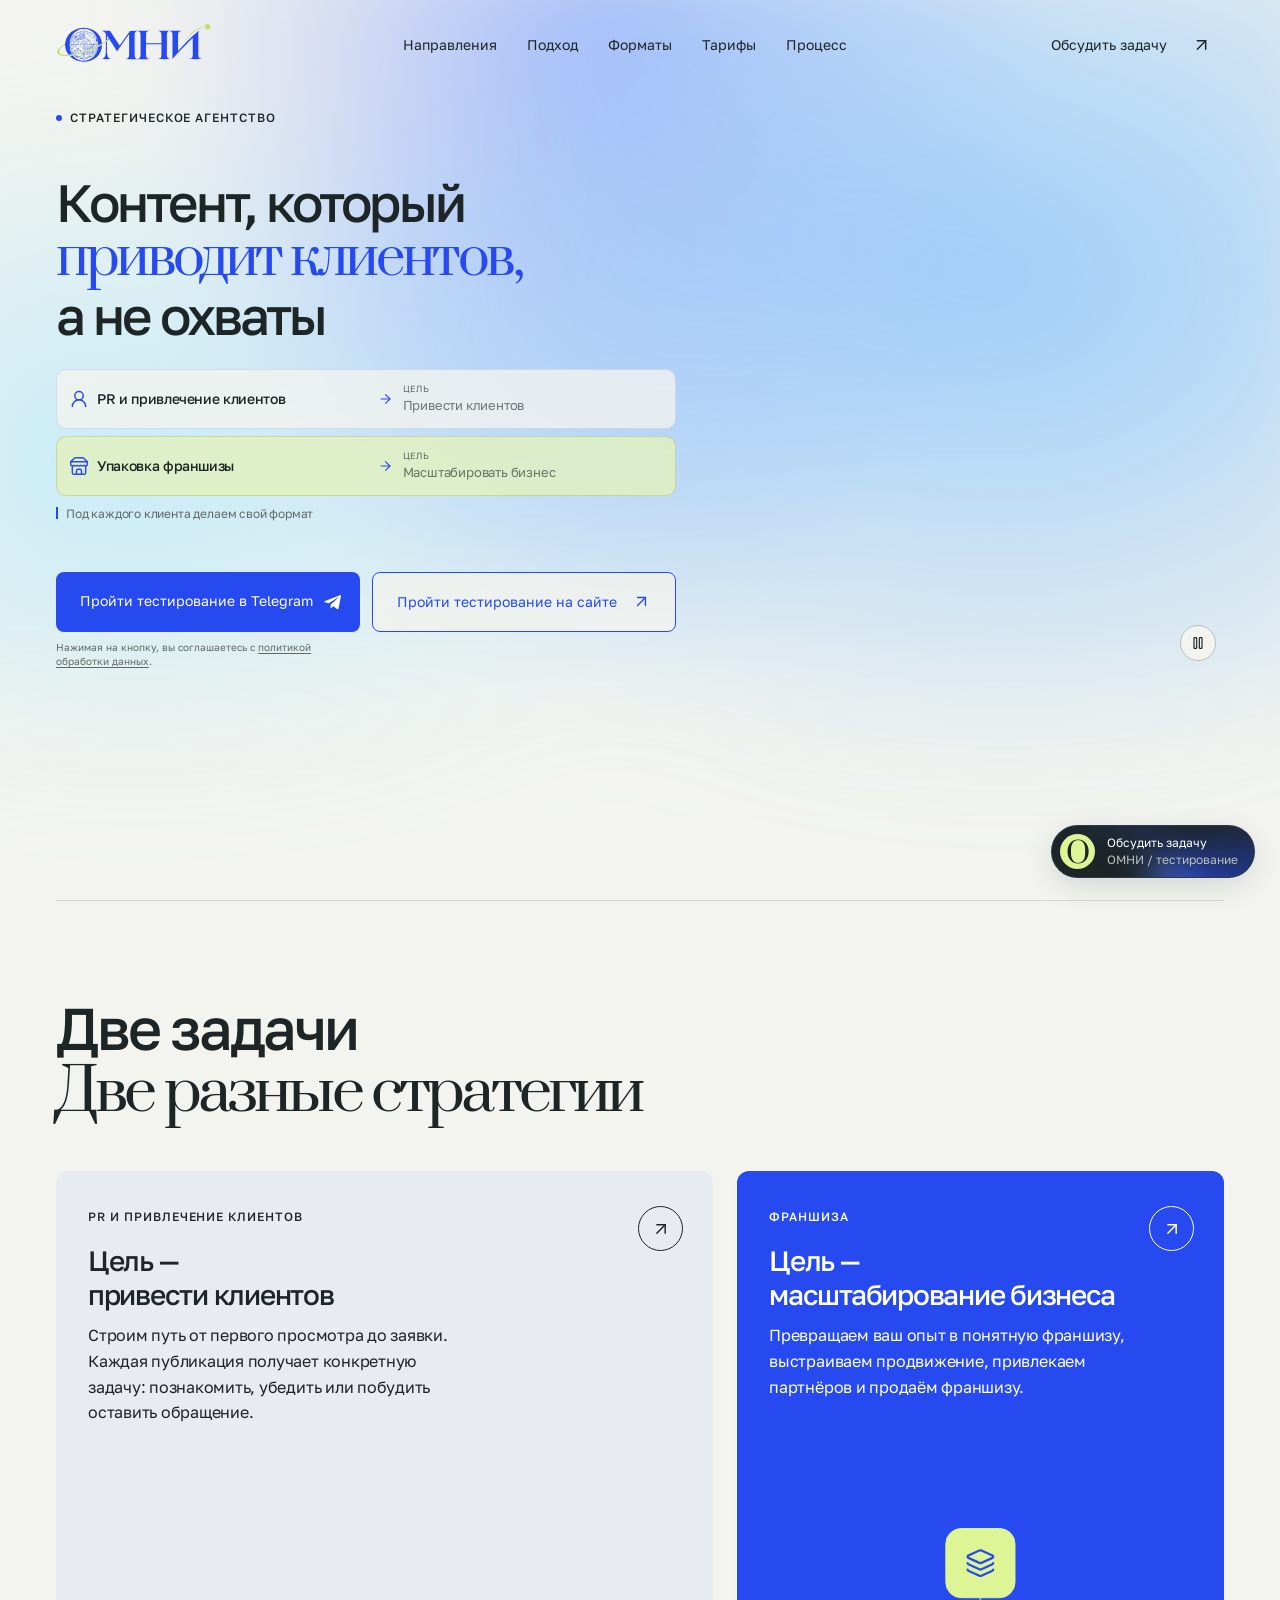
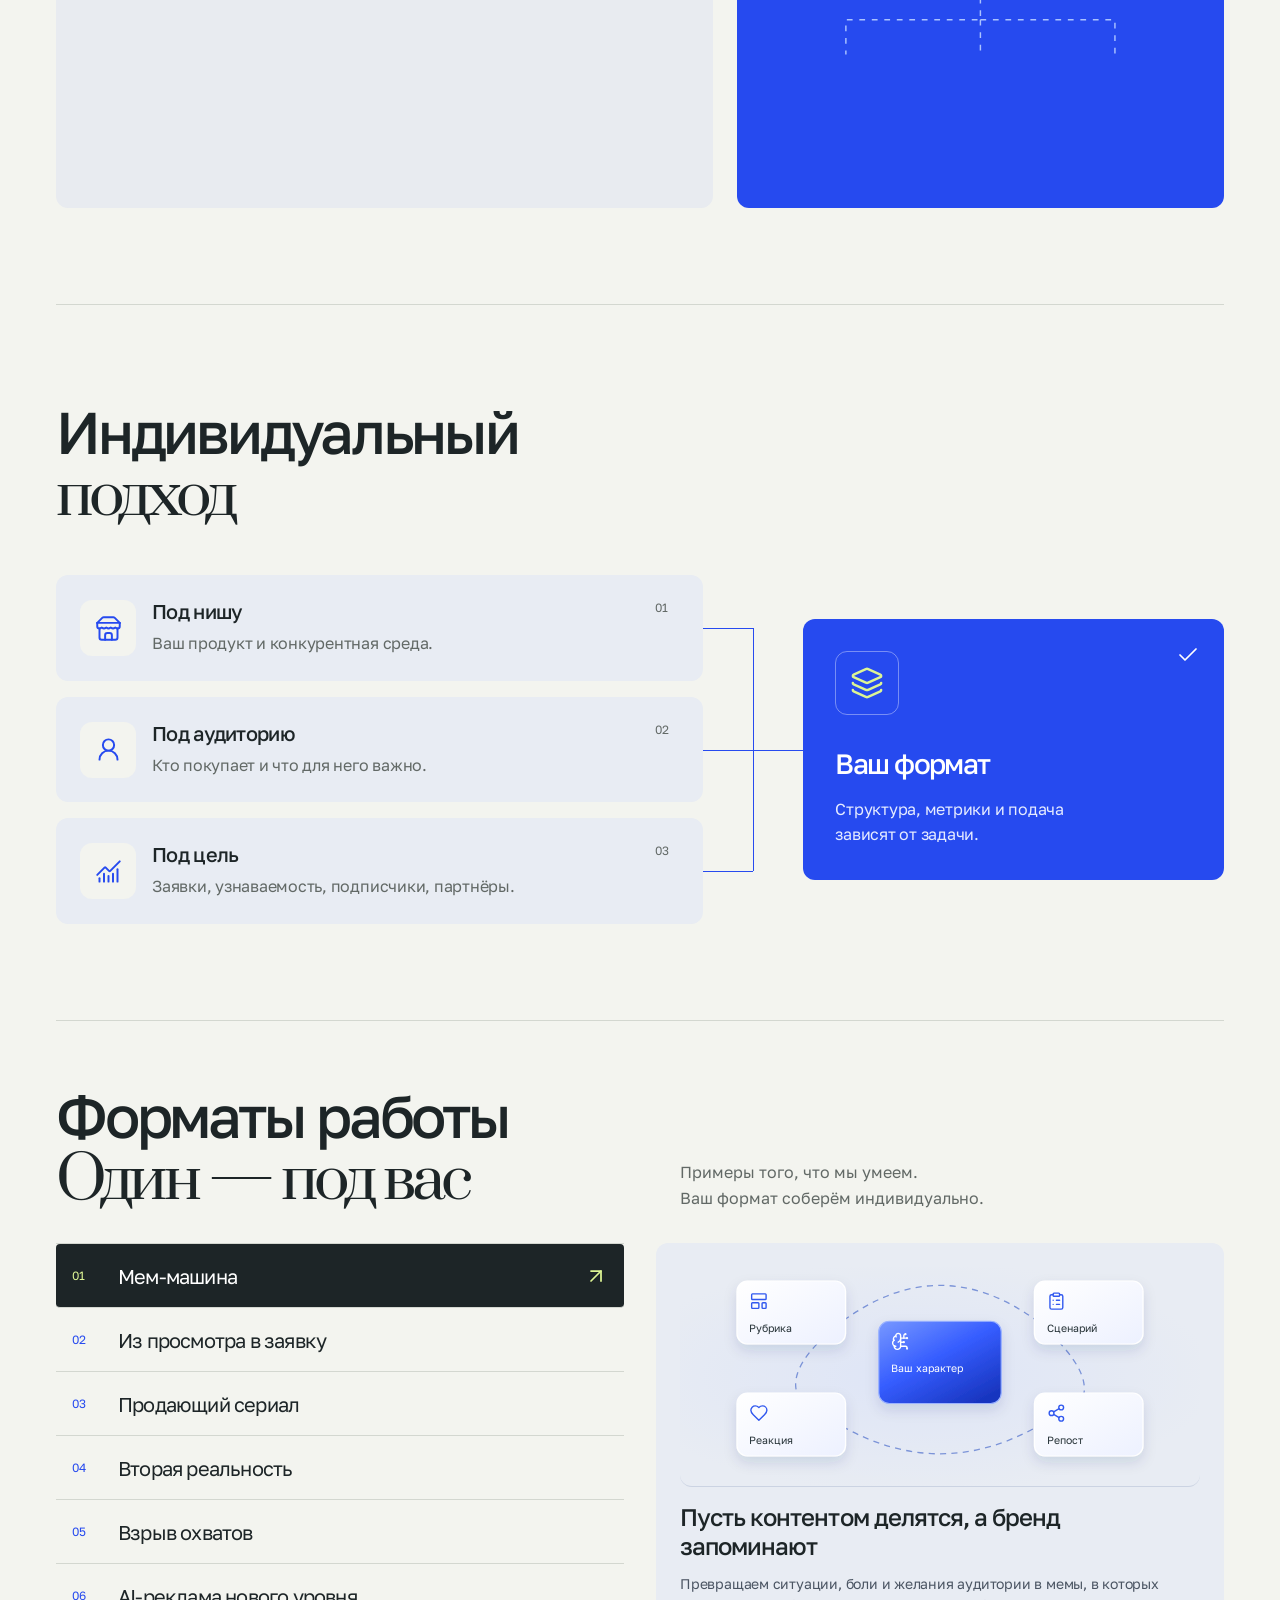
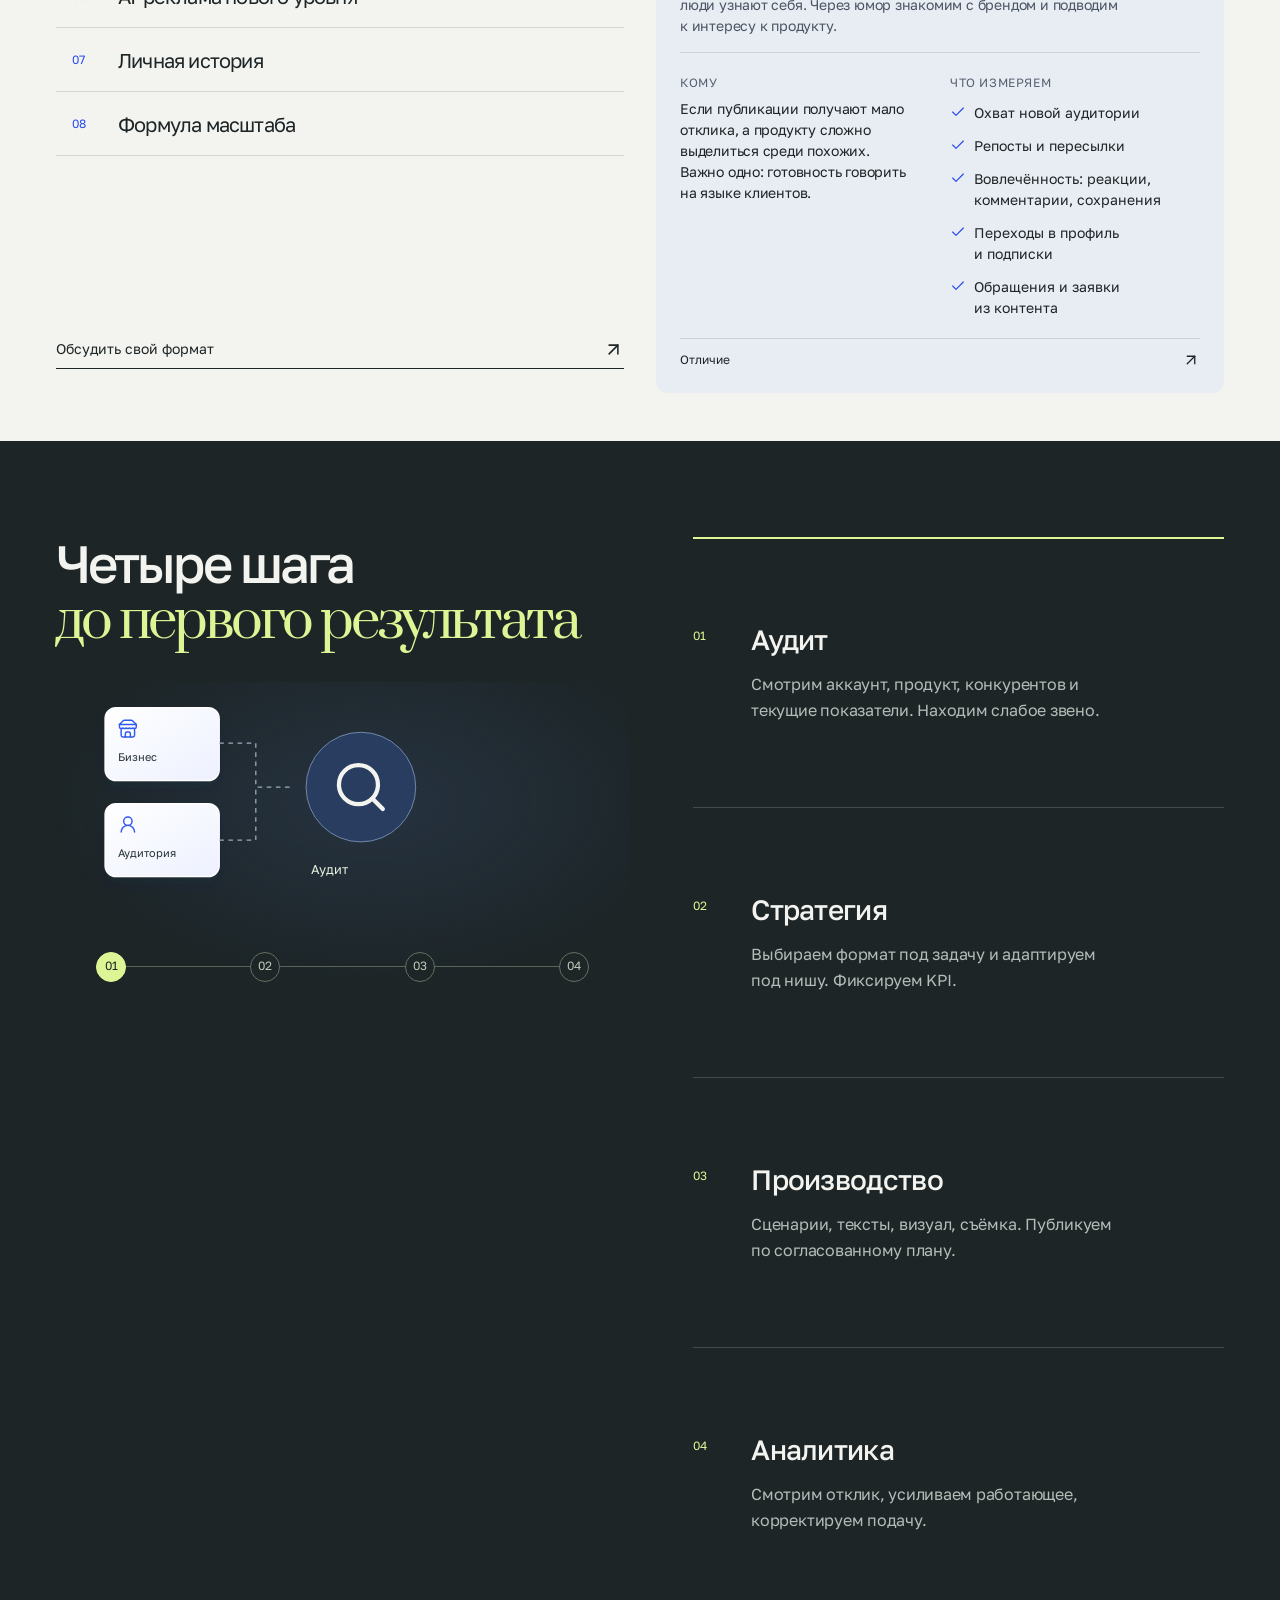
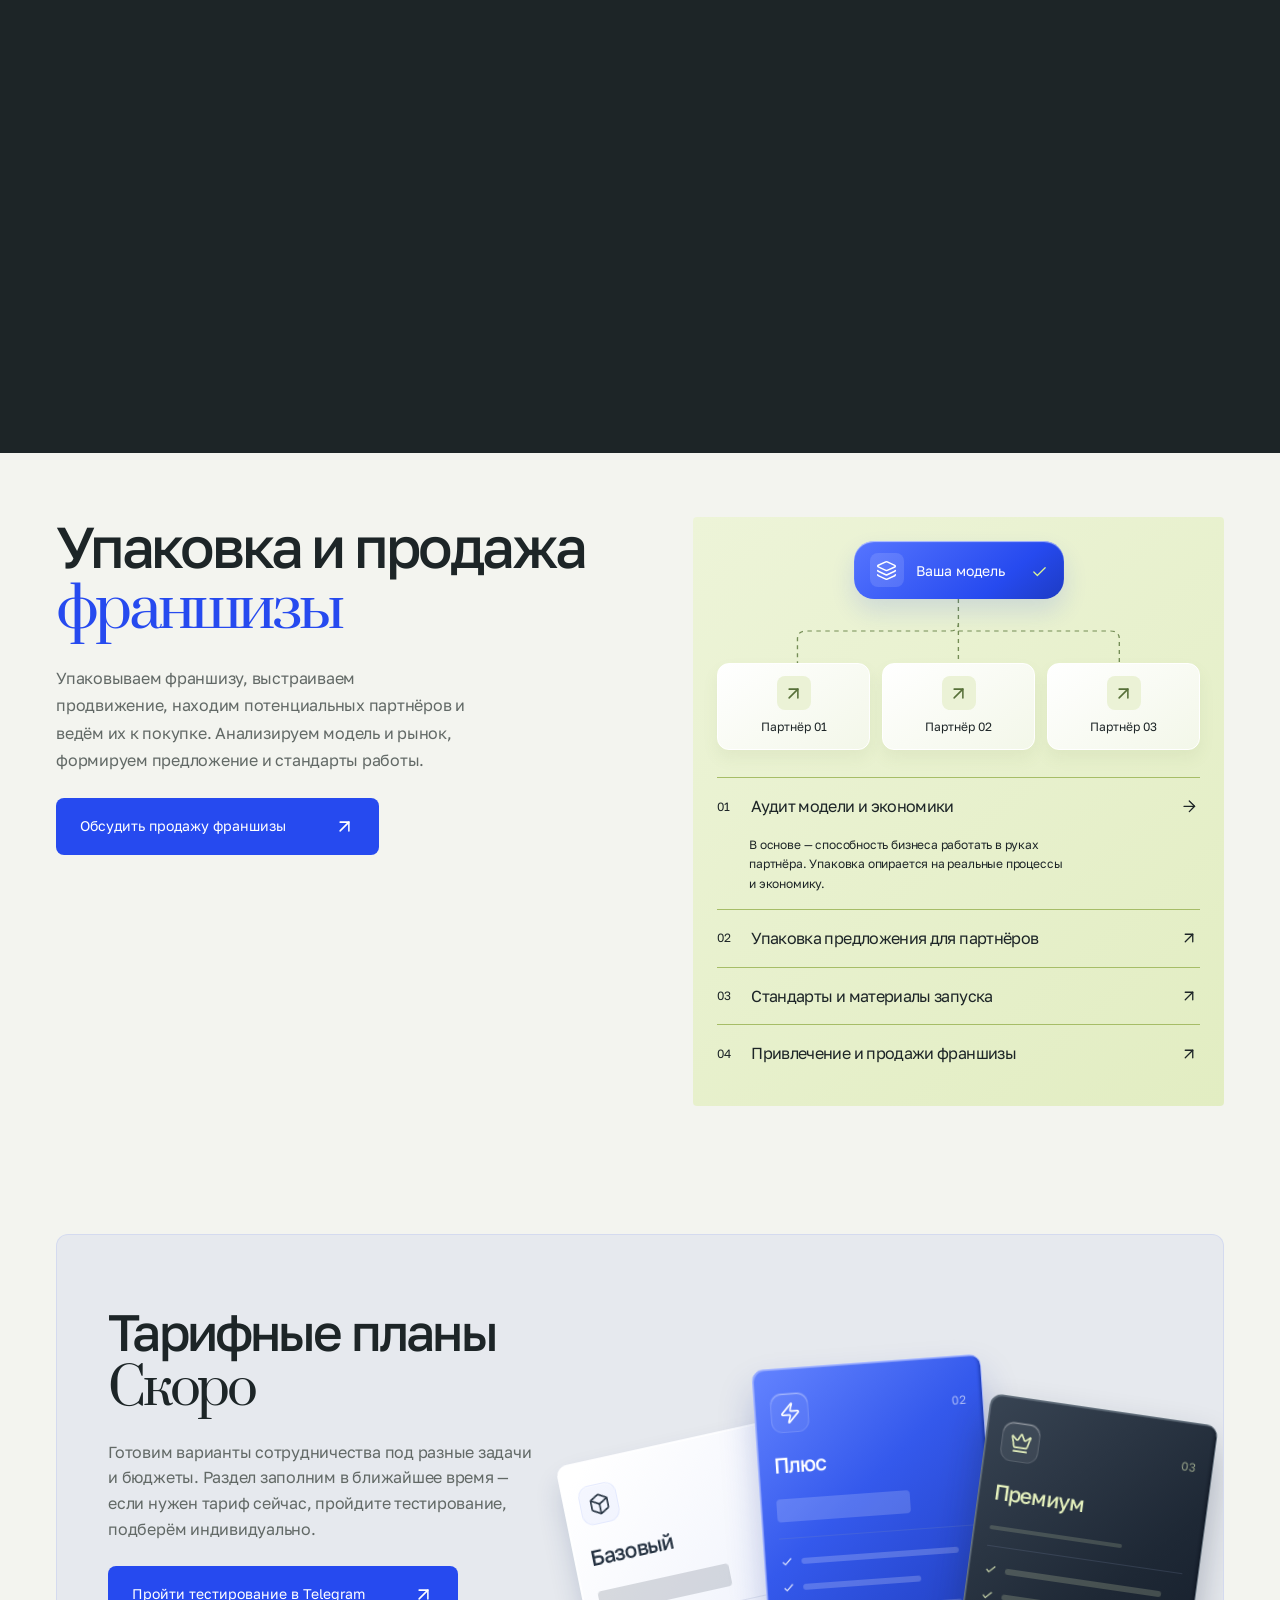
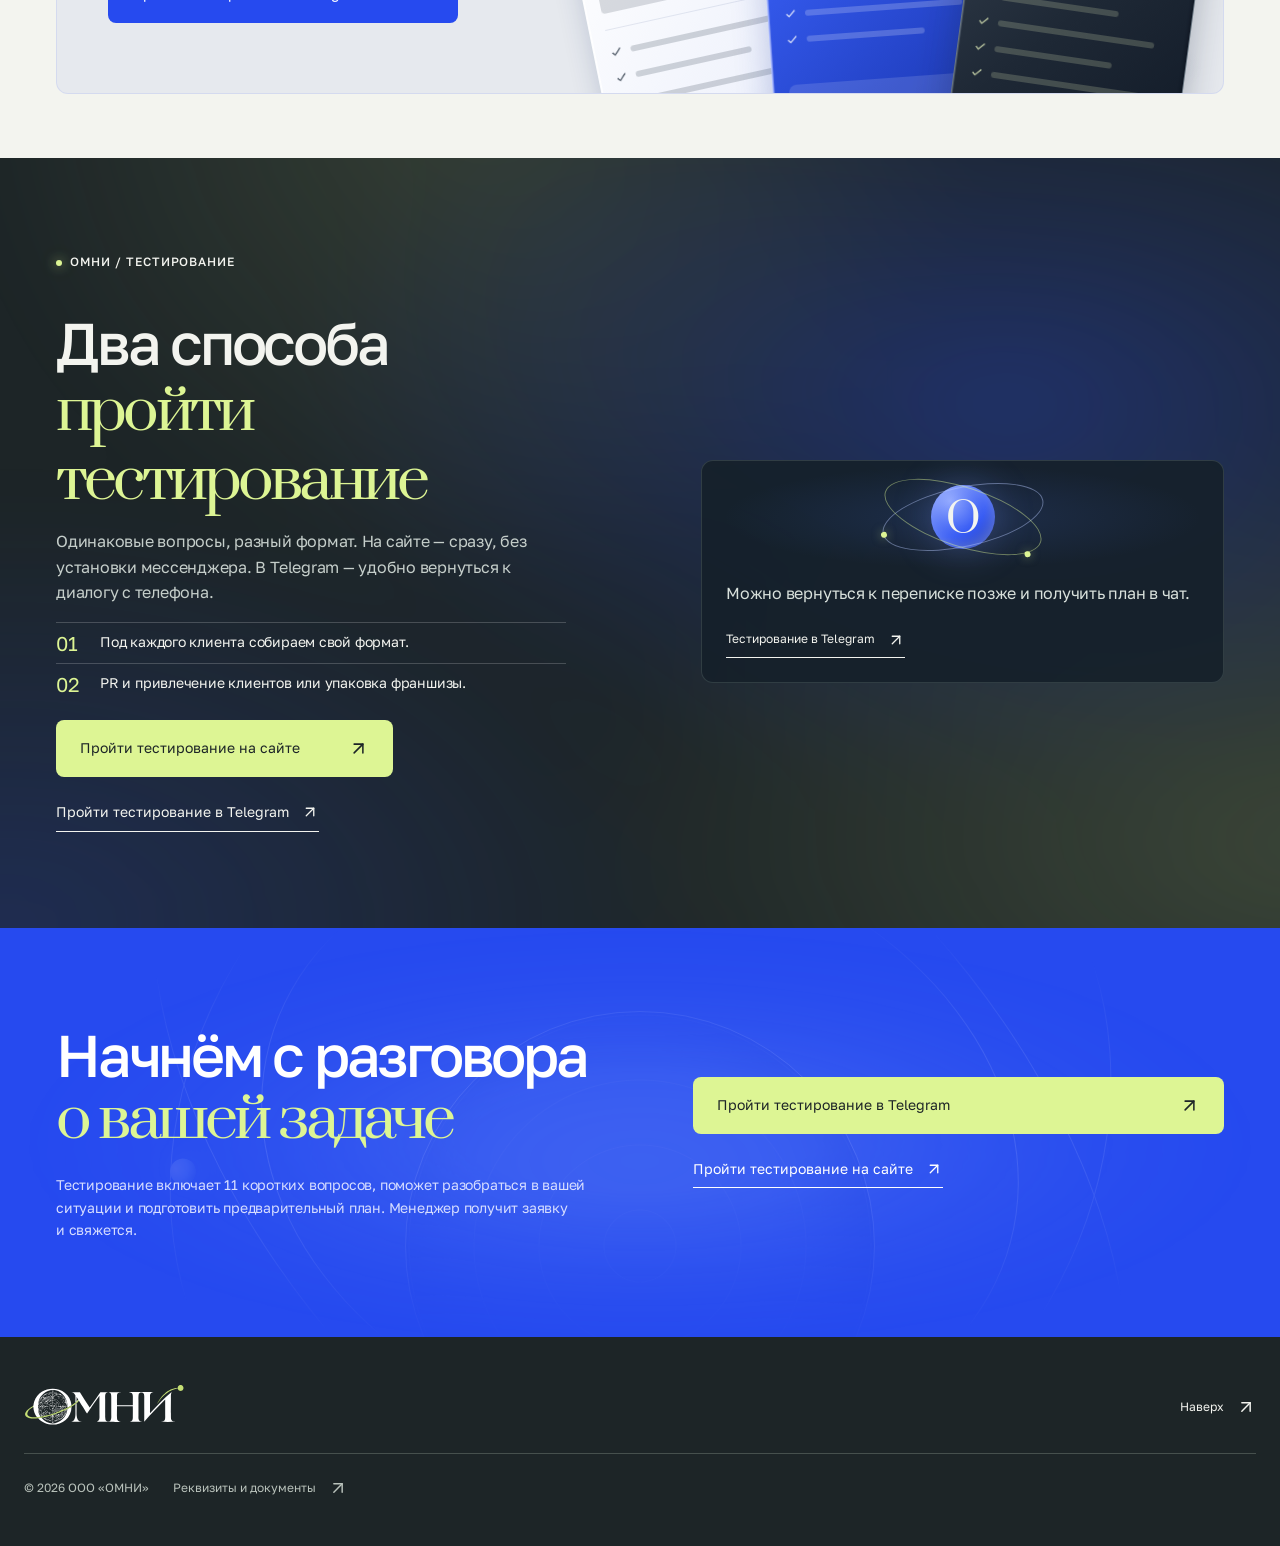
==== commit 68c04889: "Cover Telegram iOS browser overflow with native sticky background" ====
--- a/index.html
+++ b/index.html
@@ -16,7 +16,7 @@
 <script type="application/ld+json">{"@context": "https://schema.org", "@graph": [{"@type": "Organization", "@id": "https://krivenxter.github.io/omni-studio/#organization", "name": "ОМНИ", "legalName": "ООО «ОМНИ»", "url": "https://krivenxter.github.io/omni-studio/", "logo": "https://krivenxter.github.io/omni-studio/assets/omni-logo-v2.svg", "description": "PR и привлечение клиентов. Упаковка франшизы."}, {"@type": "WebSite", "@id": "https://krivenxter.github.io/omni-studio/#website", "url": "https://krivenxter.github.io/omni-studio/", "name": "ОМНИ", "inLanguage": "ru-RU", "publisher": {"@id": "https://krivenxter.github.io/omni-studio/#organization"}}]}</script>
 <link rel="modulepreload" href="./planet.js?v=61"><link rel="modulepreload" href="./vendor/three.module.min.js"><link rel="modulepreload" href="./vendor/three.core.min.js">
 </head>
-<body><script>
+<body><div class="inapp-top-cover" aria-hidden="true"></div><script>
 (()=>{if(!new URLSearchParams(location.search).has('omni-debug'))return;
 const errors=[];let panel;
 const report=()=>{if(!panel)return;const planet=document.getElementById('planet');panel.textContent=['OMNI diagnostic 20261106-b','secure: '+isSecureContext,'motion: '+matchMedia('(prefers-reduced-motion:reduce)').matches,'scripts: '+document.scripts.length+' / parts: '+(window.__omniParts?.length??'assembled'),'app: '+Boolean(window.OMNI_TILDA_STARTED),'formats: '+Boolean(document.querySelector('#strategy-graphic svg'))+' / process: '+Boolean(document.querySelector('#process-scene svg')),'planet: '+(planet?.className??'missing'),'blur: '+(document.querySelector('.header')?getComputedStyle(document.querySelector('.header')).webkitBackdropFilter:'missing'),'errors: '+(errors.join(' | ')||'none'),navigator.userAgent].join('\n');};
--- a/style.css
+++ b/style.css
@@ -490,3 +490,9 @@
 /* The bridge glow belongs to the process, behind the following paper section. */
 .franchise{position:relative;z-index:1;isolation:isolate}
 .franchise:before{content:'';position:absolute;inset:0 calc((100% - 100vw)/2);background:var(--paper);z-index:-1;pointer-events:none}
+
+/* Cover Telegram iOS content painted above the WebView frame. */
+.inapp-top-cover{display:none}
+@media(max-width:640px){
+ .inapp-top-cover{display:block;position:sticky;top:-200px;height:200px;margin-top:-200px;z-index:60;background:var(--paper);pointer-events:none}
+}
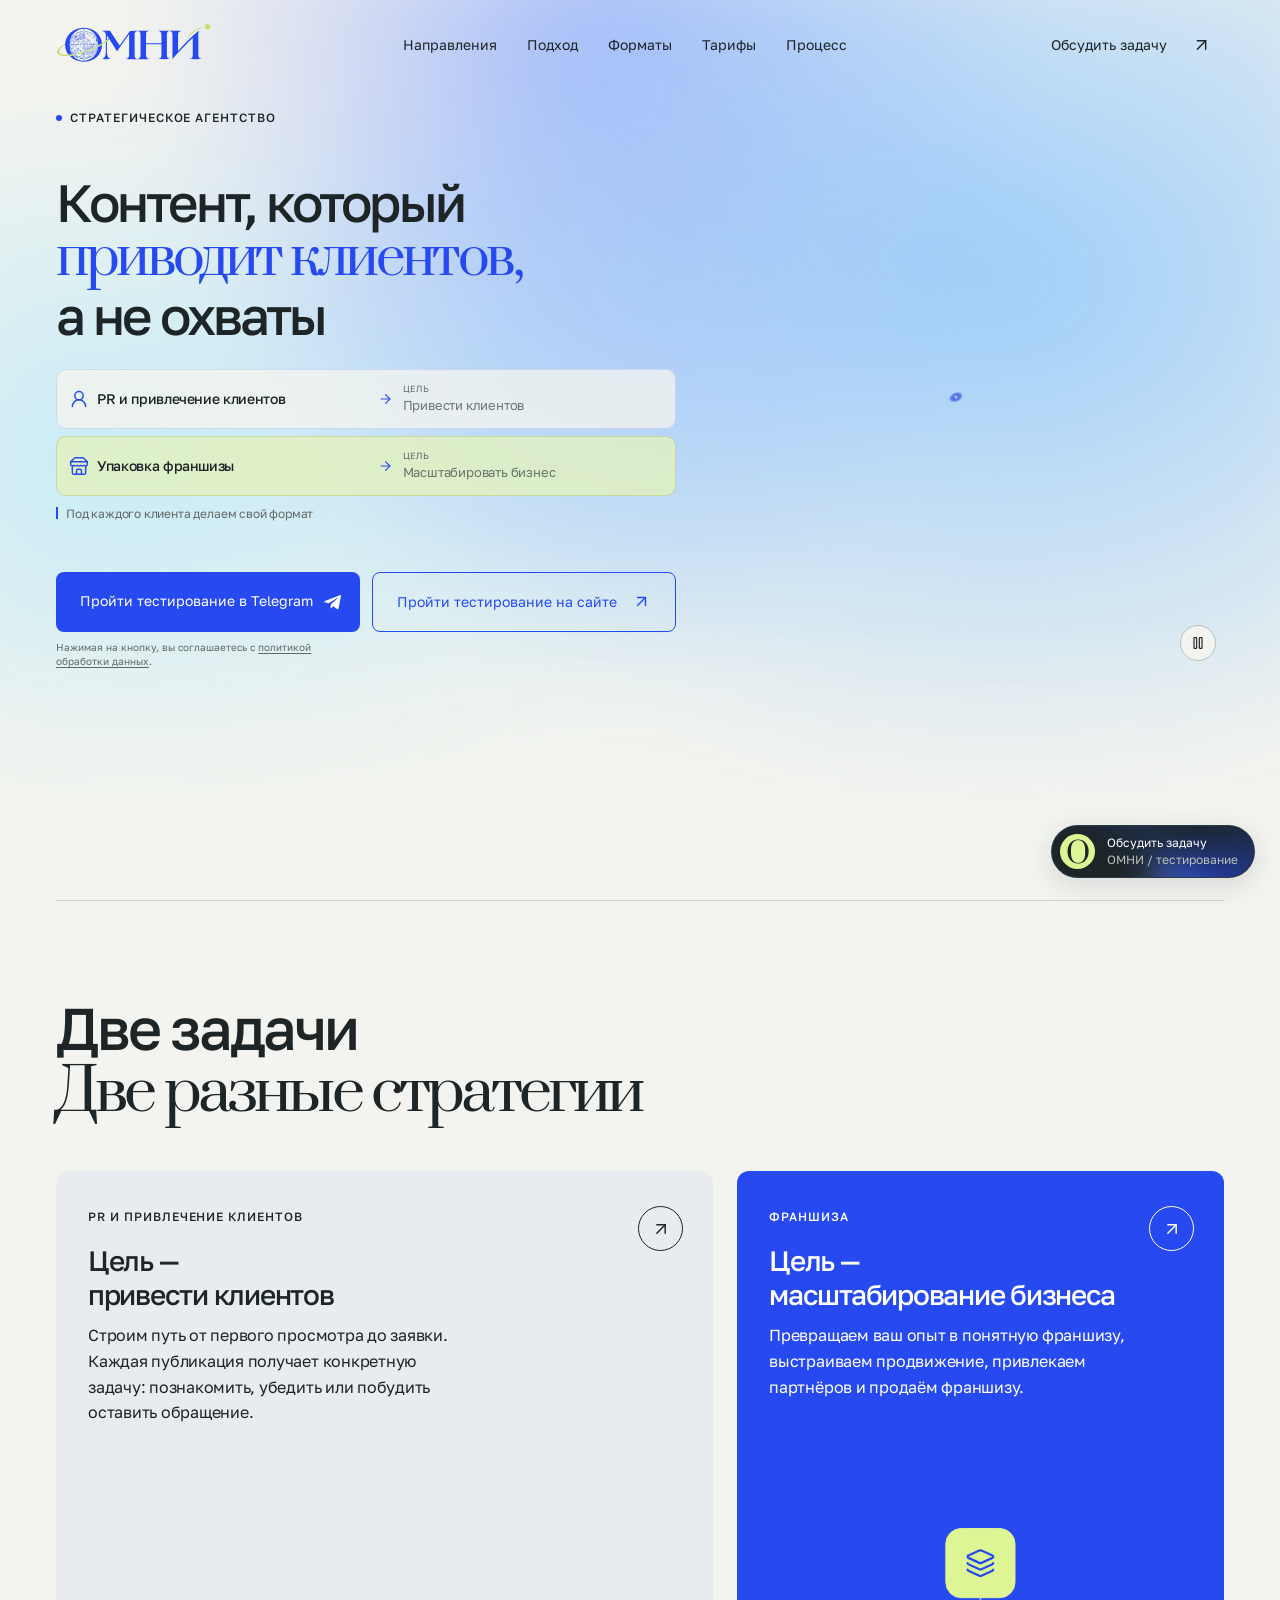
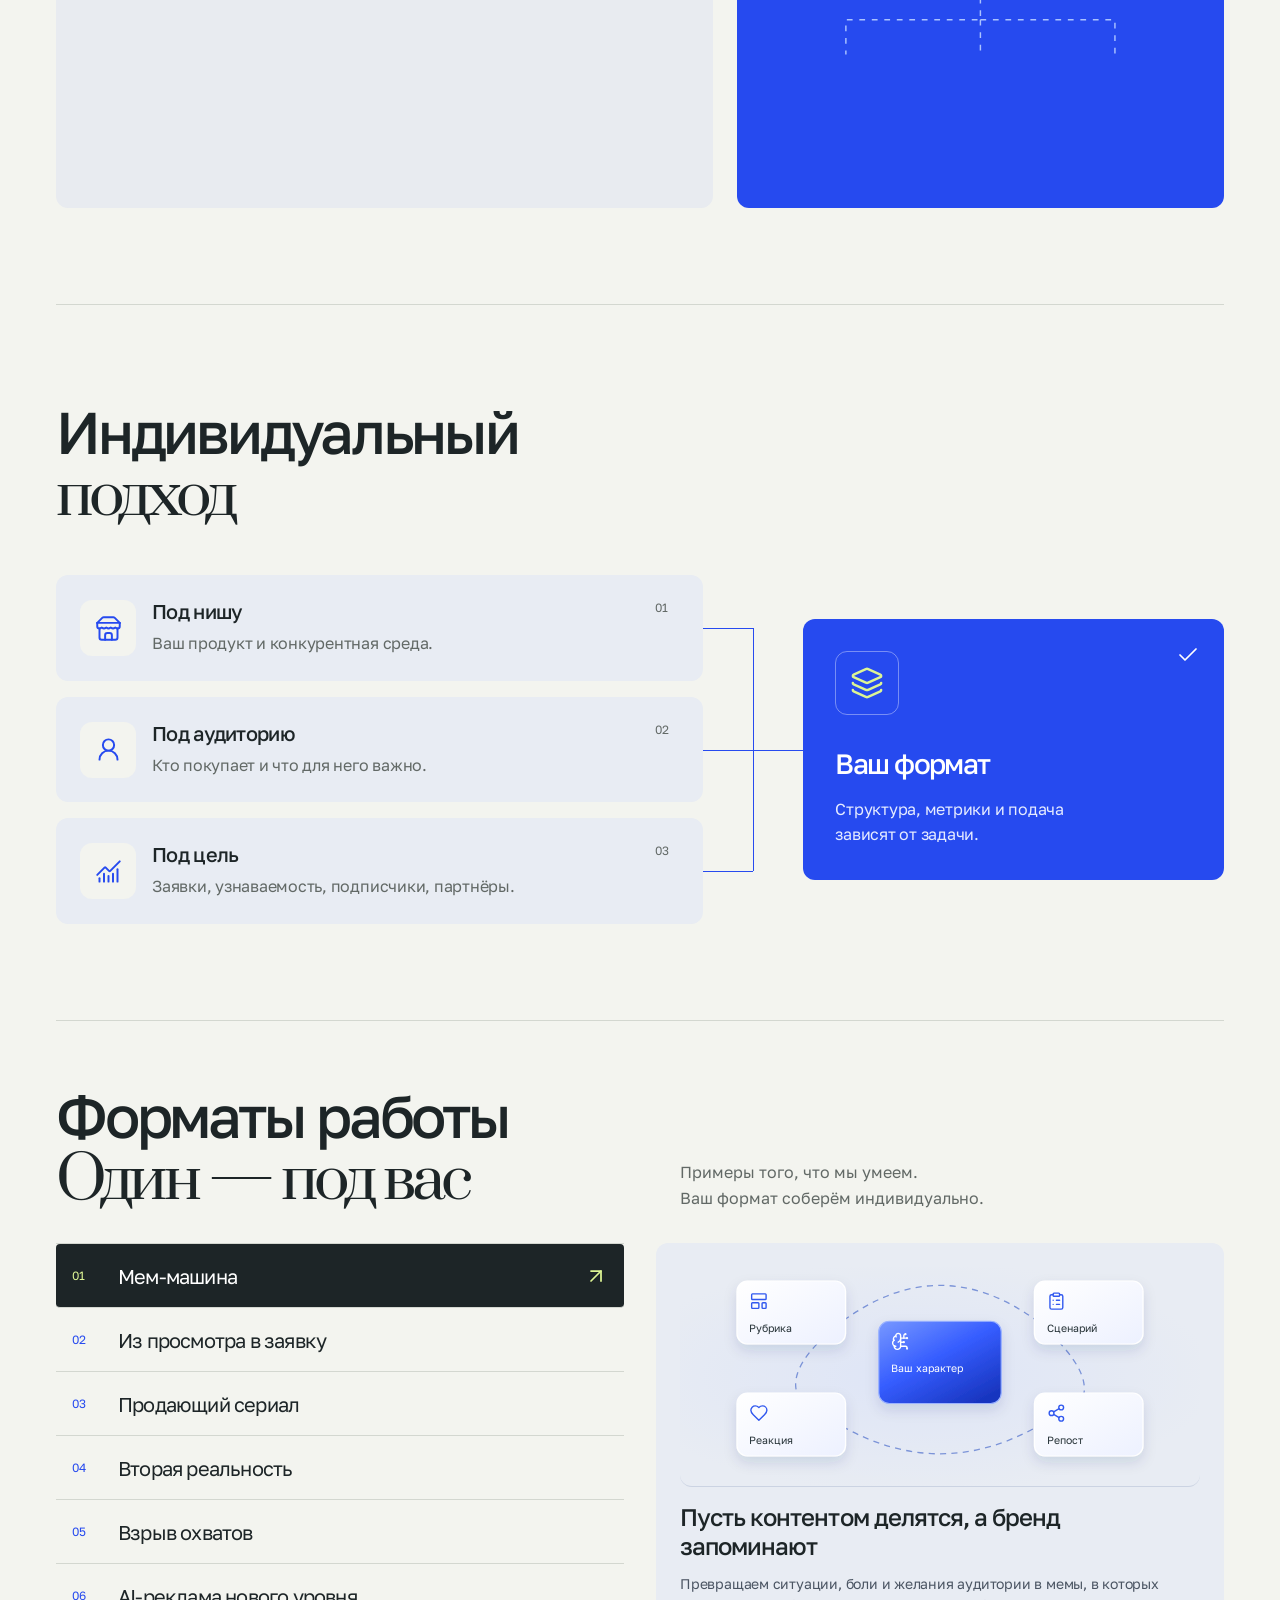
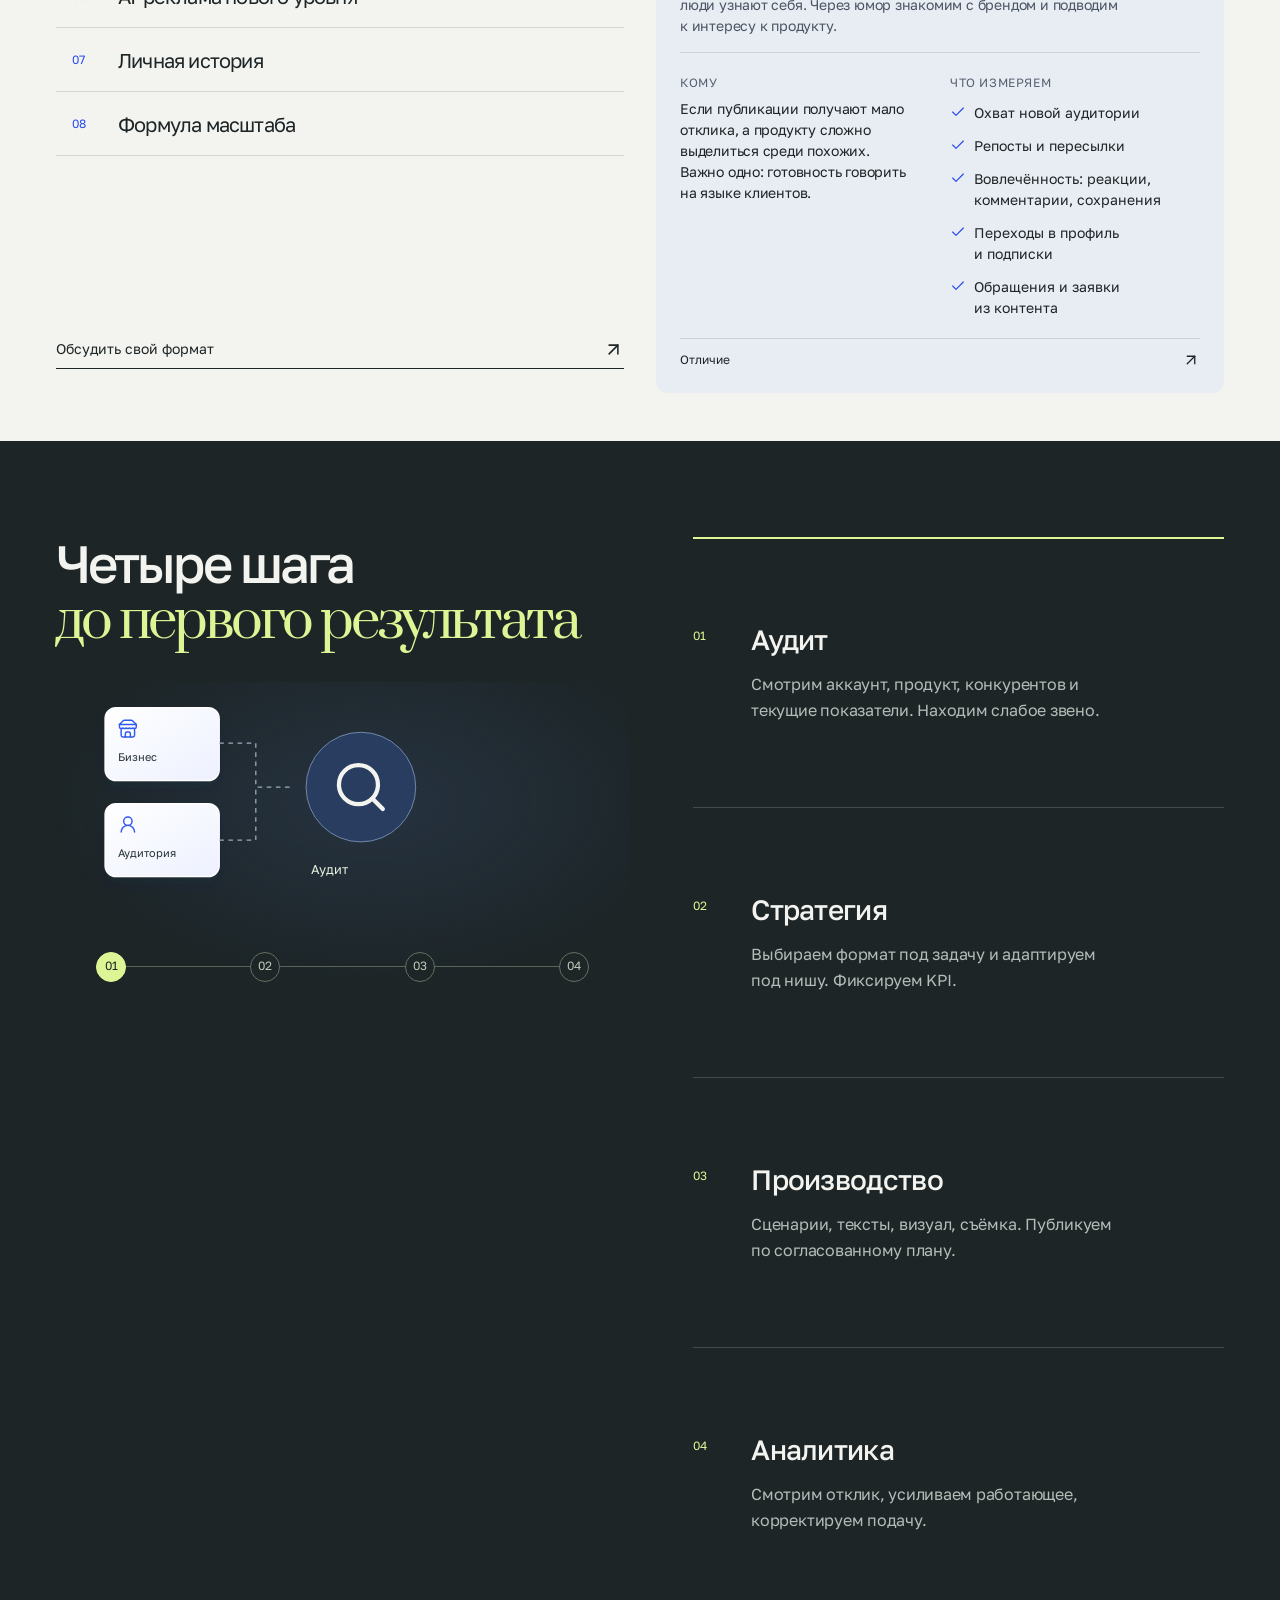
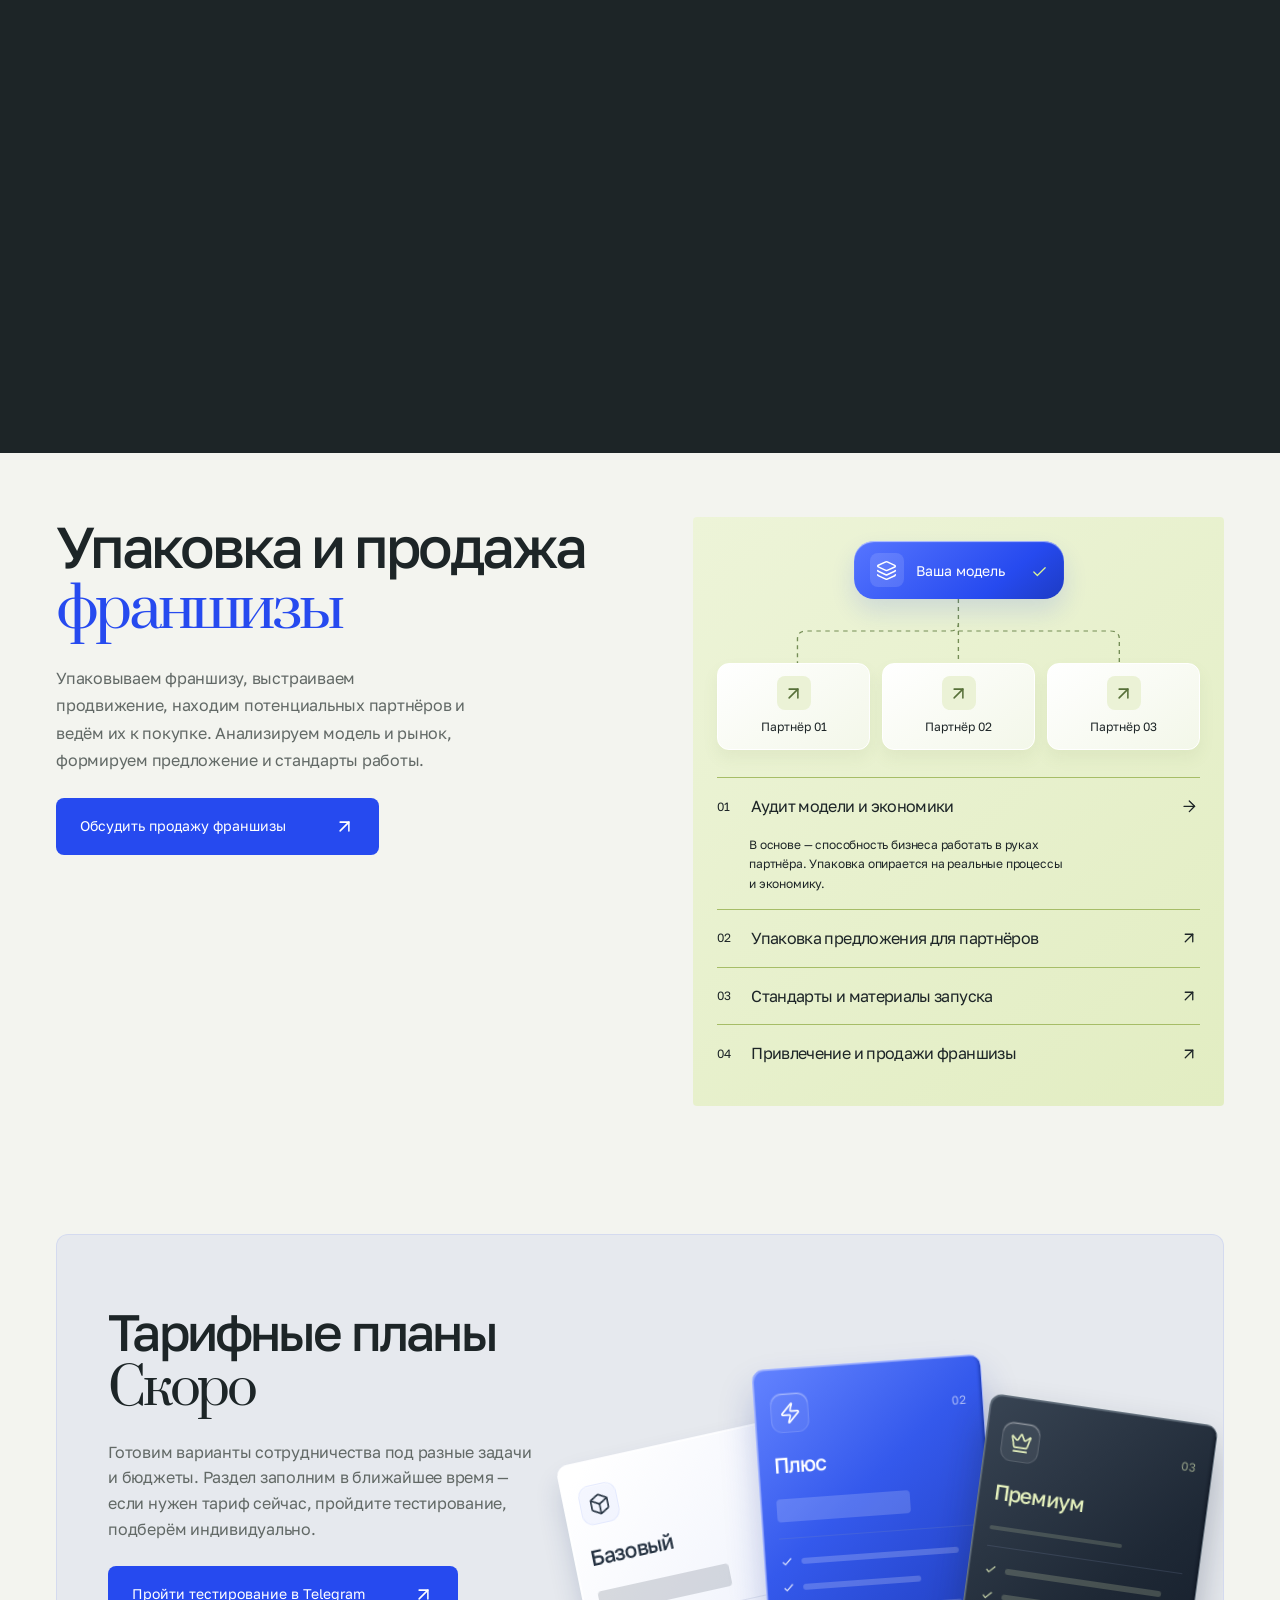
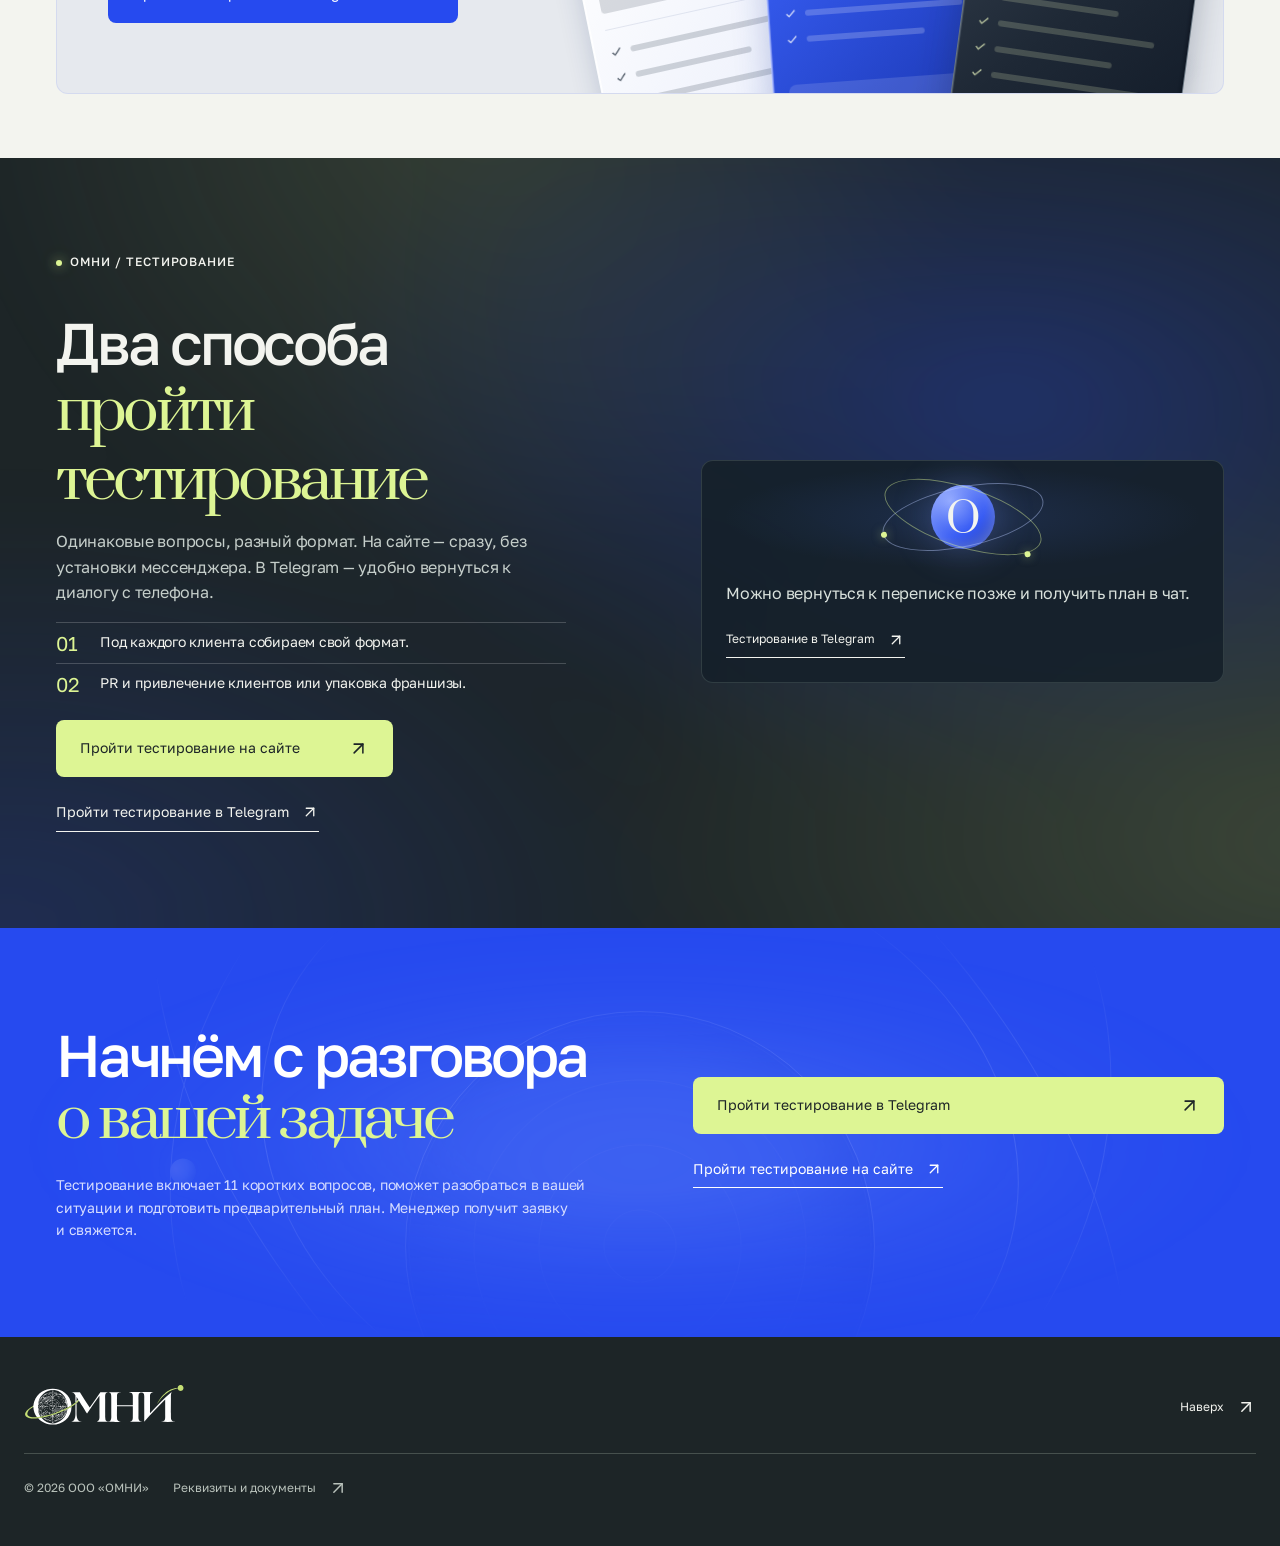
==== commit 425b52b3: "Separate WebGL canvas from fading mask to stabilize scrolling" ====
--- a/index.html
+++ b/index.html
@@ -192,9 +192,9 @@
 <div class="hero-top"><span class="eyebrow"><i></i> Стратегическое агентство</span></div>
 <div class="hero-grid">
 <div class="hero-copy"><h1 id="hero-title"><span class="hero-title-line">Контент, который</span><em><span class="hero-title-line">приводит клиентов,</span></em><span class="hero-title-line hero-title-dark">а не охваты</span></h1><div class="hero-lead hero-branches" aria-label="Два направления работы"><div class="hero-branch"><div class="hero-branch-name"><svg class="icon" viewBox="0 0 24 24" aria-hidden="true"><use href="#i-user"/></svg><strong>PR и привлечение клиентов</strong></div><svg class="icon hero-branch-arrow" viewBox="0 0 24 24" aria-hidden="true"><use href="#i-arrow"/></svg><p><span>Цель</span>Привести клиентов</p></div><div class="hero-branch"><div class="hero-branch-name"><svg class="icon" viewBox="0 0 24 24" aria-hidden="true"><use href="#i-store"/></svg><strong>Упаковка франшизы</strong></div><svg class="icon hero-branch-arrow" viewBox="0 0 24 24" aria-hidden="true"><use href="#i-arrow"/></svg><p><span>Цель</span>Масштабировать бизнес</p></div><p class="hero-branches-note">Под каждого клиента делаем свой формат</p></div><div class="hero-actions"><a class="button button-dark" href="https://t.me/OMNI_Client1_bot" target="_blank" rel="noopener noreferrer"><span class="button-label">Пройти тестирование в Telegram</span><span aria-hidden="true"><svg class="icon telegram-icon" viewBox="0 0 24 24" aria-hidden="true"><path fill="currentColor" stroke="none" d="M21.6 3.4 18.4 20c-.2 1.2-.9 1.5-1.9.9l-4.9-3.6-2.4 2.3c-.3.3-.5.5-1 .5l.4-5 9.1-8.2c.4-.4-.1-.6-.6-.3L5.9 13.7 1.1 12.2c-1-.3-1-1 .2-1.5L20 3.5c.9-.3 1.7.2 1.6-.1Z"/></svg></span></a><p class="hero-consent">Нажимая на кнопку, вы соглашаетесь с <a href="./privacy.html">политикой обработки данных</a>.</p><button class="text-link hero-chat" data-open-chat>Пройти тестирование на сайте <svg class="icon" viewBox="0 0 24 24" aria-hidden="true"><use href="#i-arrow"/></svg></button></div></div>
-<div class="hero-art" id="planet" role="group" aria-label="Система роста бизнеса: центральная планета, аудитория и два партнёрских мира">
+<div class="hero-art" id="planet" role="group" aria-label="Система роста бизнеса: центральная планета, аудитория и два партнёрских мира"><div class="planet-surface">
 <img class="planet-poster" src="./assets/planet-poster.webp" width="647" height="523" alt="" decoding="async"><svg class="planet-static" viewBox="0 0 600 560" aria-hidden="true"><defs><radialGradient id="planetFill" cx="32%" cy="25%"><stop stop-color="#638aff"/><stop offset=".55" stop-color="#264aef"/><stop offset="1" stop-color="#0c206b"/></radialGradient></defs><ellipse cx="300" cy="470" rx="100" ry="9" fill="#1d2527" opacity=".06"/><circle cx="300" cy="280" r="120" fill="url(#planetFill)"/><g fill="none" stroke="#62718b" stroke-width="1"><ellipse cx="300" cy="280" rx="220" ry="72" transform="rotate(-28 300 280)"/><ellipse cx="300" cy="280" rx="200" ry="80" transform="rotate(48 300 280)"/><path d="M275 125L325 435"/></g><circle cx="117" cy="367" r="22" fill="#d9f477"/><circle cx="426" cy="155" r="13" fill="#d9e3f1"/></svg>
-<button class="planet-pause" aria-label="Остановить вращение планеты" aria-pressed="false"><svg class="icon" viewBox="0 0 24 24" aria-hidden="true"><use href="#i-arrow"/></svg></button></div>
+</div><button class="planet-pause" aria-label="Остановить вращение планеты" aria-pressed="false"><svg class="icon" viewBox="0 0 24 24" aria-hidden="true"><use href="#i-arrow"/></svg></button></div>
 </div>
 </section>
 <section class="approach wrap section" id="approach">
--- a/style.css
+++ b/style.css
@@ -491,8 +491,23 @@
 .franchise{position:relative;z-index:1;isolation:isolate}
 .franchise:before{content:'';position:absolute;inset:0 calc((100% - 100vw)/2);background:var(--paper);z-index:-1;pointer-events:none}
 
-/* Cover Telegram iOS content painted above the WebView frame. */
+/* One continuous surface above and behind the mobile header. */
 .inapp-top-cover{display:none}
 @media(max-width:640px){
- .inapp-top-cover{display:block;position:sticky;top:-200px;height:200px;margin-top:-200px;z-index:60;background:var(--paper);pointer-events:none}
-}
+ .inapp-top-cover{display:block;position:sticky;top:calc(-200px + var(--chrome-visible-top,0px));height:280px;margin-top:-280px;z-index:49;background:rgba(243,244,239,.22);backdrop-filter:blur(24px) saturate(1.45);-webkit-backdrop-filter:blur(24px) saturate(1.45);pointer-events:none}
+ .header,.header.is-scrolled,.header.is-over-dark,.header.menu-is-open{width:100%;margin-inline:0;padding-inline:20px;border-radius:0;background:transparent;backdrop-filter:none;-webkit-backdrop-filter:none;box-shadow:none}
+ .header:before,.header.is-scrolled:before,.header.menu-is-open:before{display:none;content:none}
+ body:has(.header.is-over-dark) .inapp-top-cover{background:#1d25272e}
+ body:has(.header.menu-is-open) .inapp-top-cover{background:var(--paper)}
+ .header.menu-is-open nav{left:0;right:0}
+}
+
+/* Outlined secondary CTA and a tighter mobile chat label. */
+.hero-actions .hero-chat{background:transparent;transition:color .2s,border-color .2s}
+.hero-actions .hero-chat:hover,.hero-actions .hero-chat:focus-visible,.hero-actions .hero-chat:active{background:transparent;color:#1937c7;border-color:#1937c7}
+@media(max-width:640px){.chat-launcher>span:last-child{flex-basis:100px;max-width:100px;padding-inline:6px}}
+
+/* Keep WebGL unmasked; fade a stable composited wrapper instead. */
+.planet-surface{position:absolute;inset:0;transform:translateZ(0);-webkit-mask-image:linear-gradient(to bottom,transparent 0%,#000 12%,#000 80%,transparent 100%);mask-image:linear-gradient(to bottom,transparent 0%,#000 12%,#000 80%,transparent 100%)}
+.hero-art .planet-surface canvas,.hero-art .planet-surface .planet-static,.hero-art .planet-surface .planet-poster{-webkit-mask-image:none;mask-image:none}
+.hero-art .planet-surface canvas{display:block;transform:translateZ(0)}
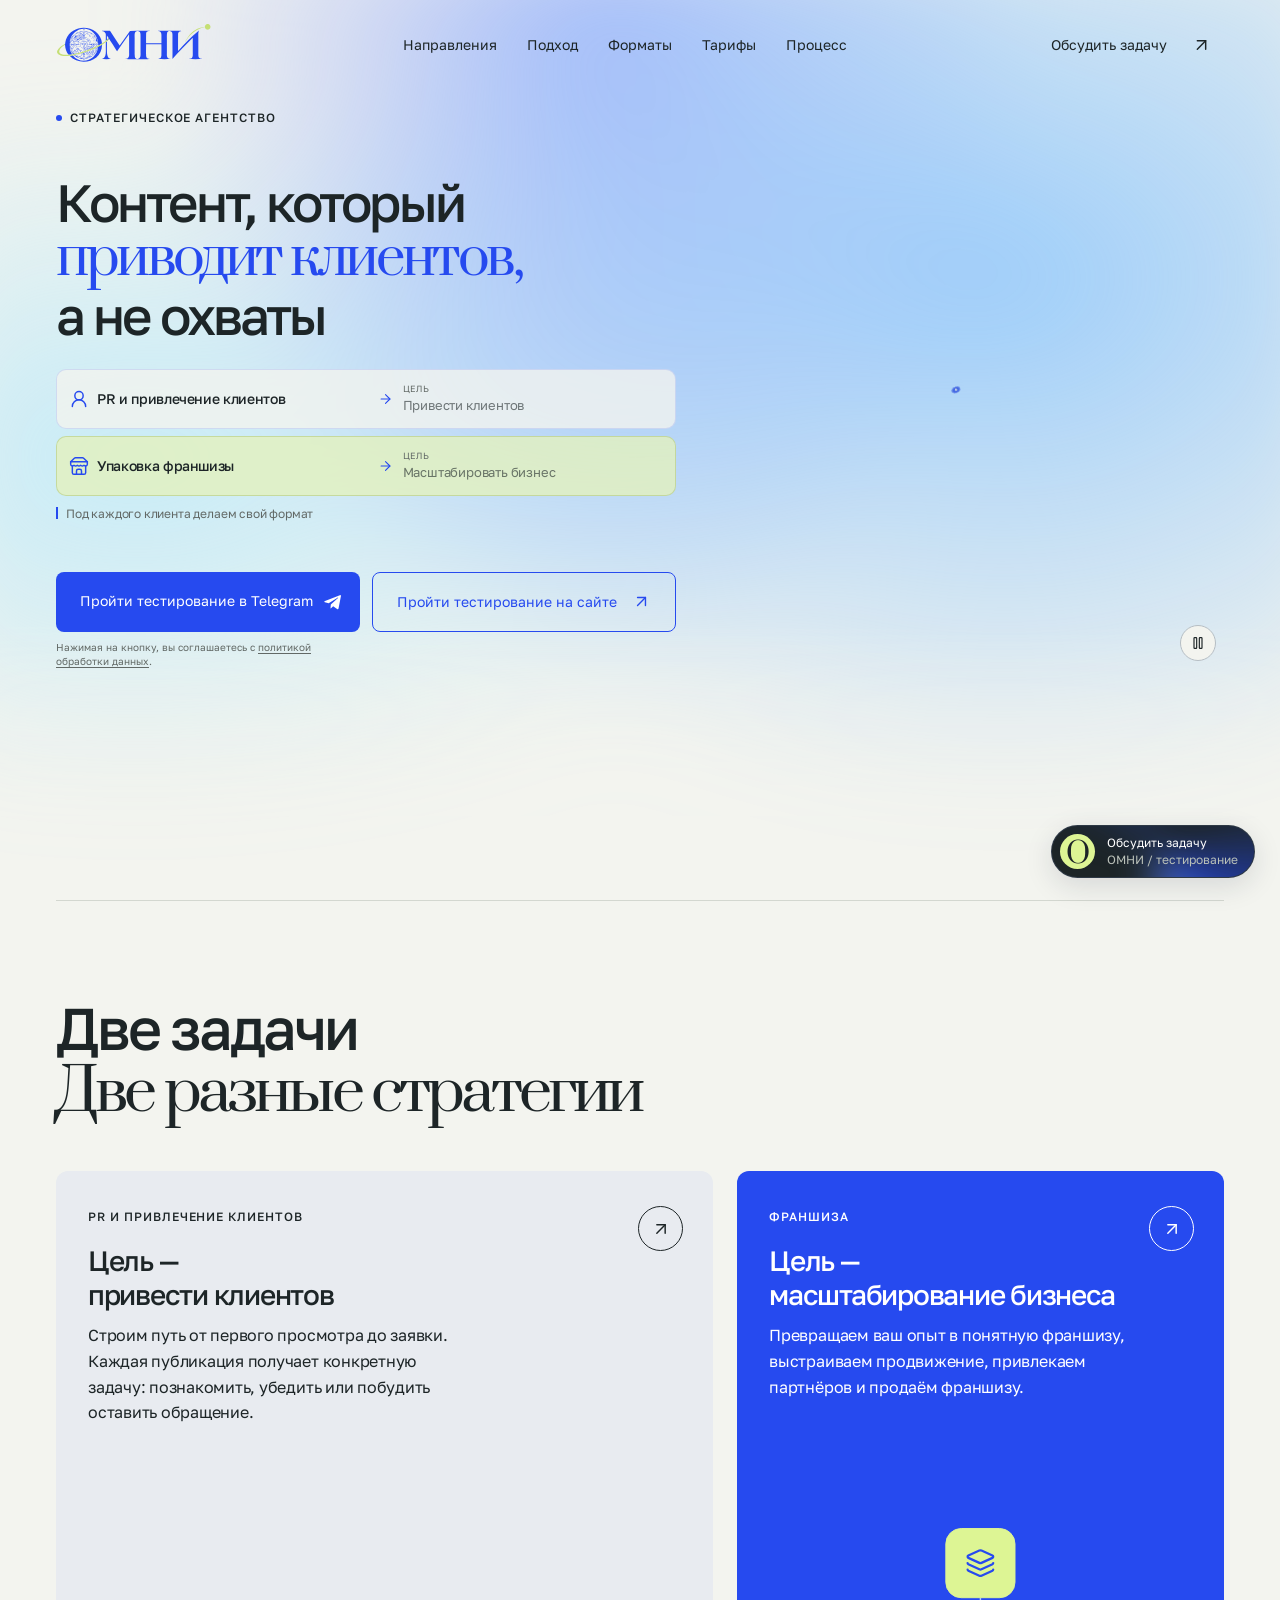
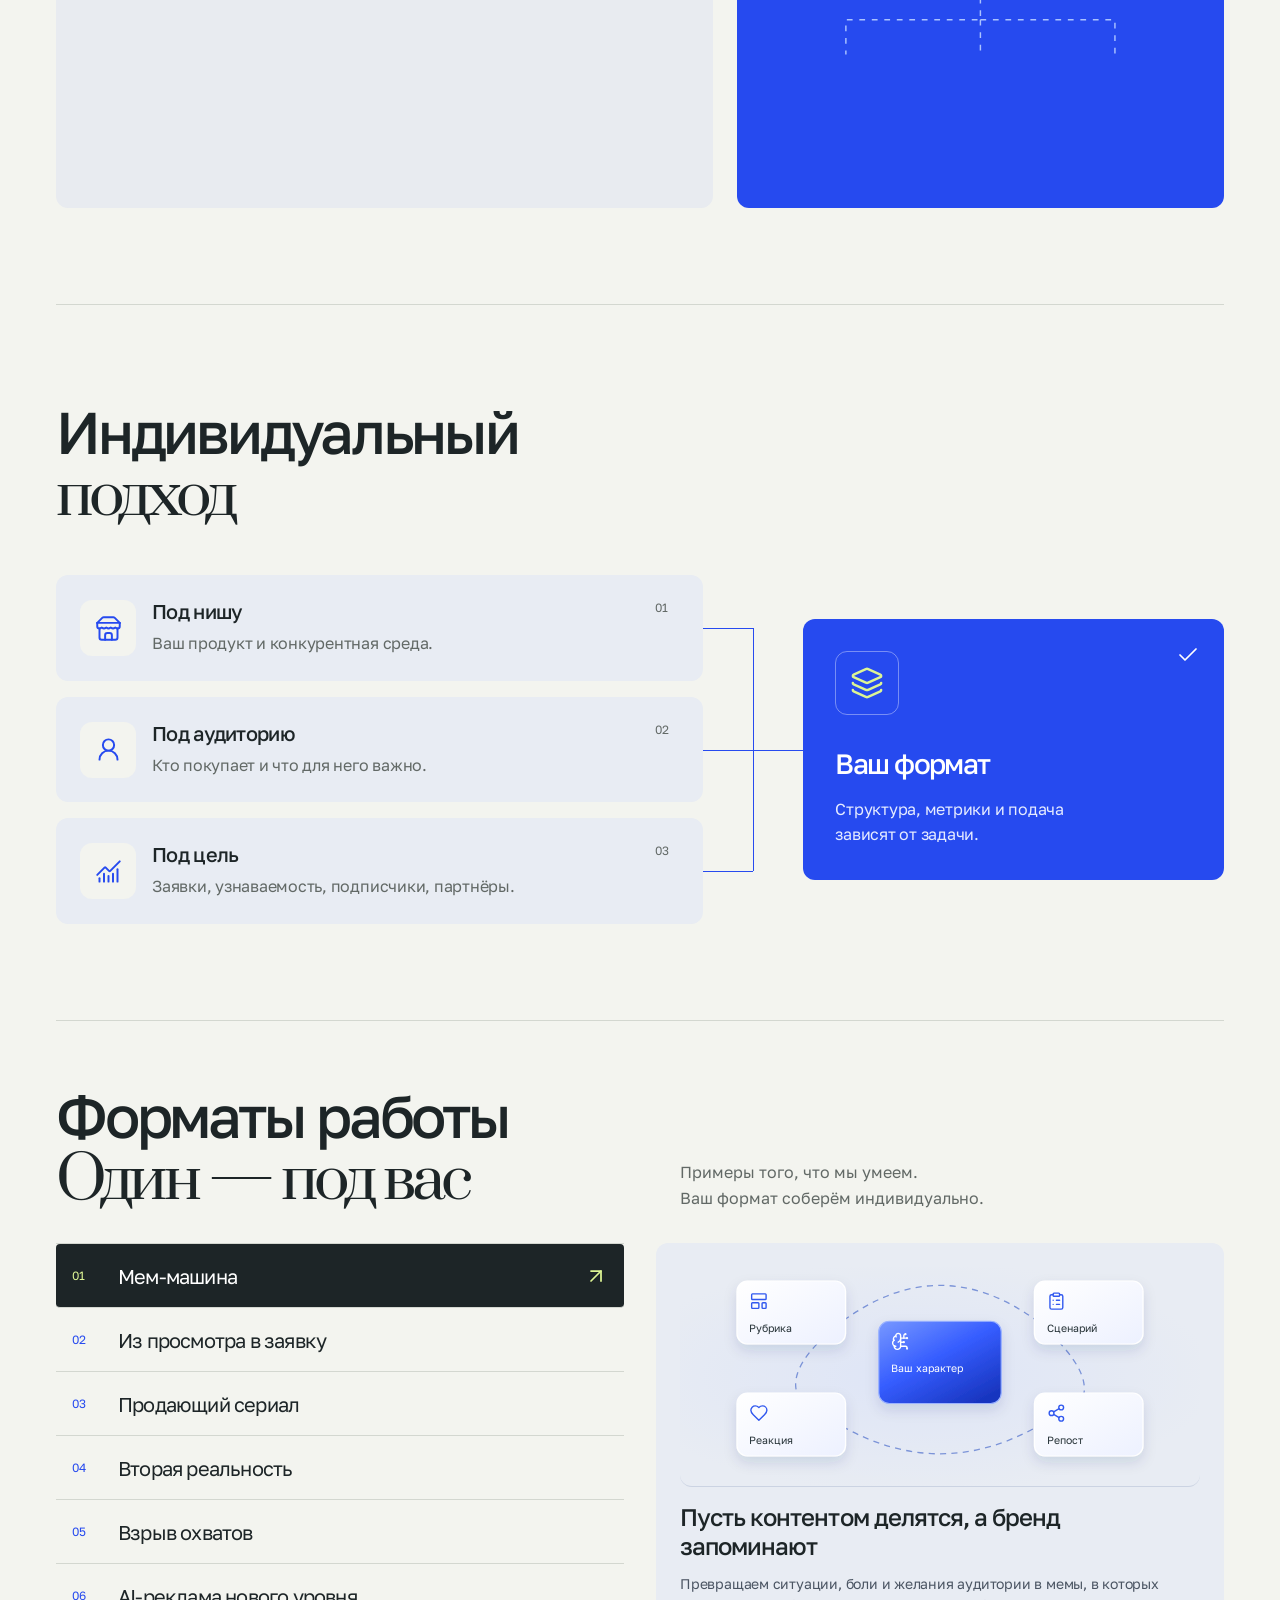
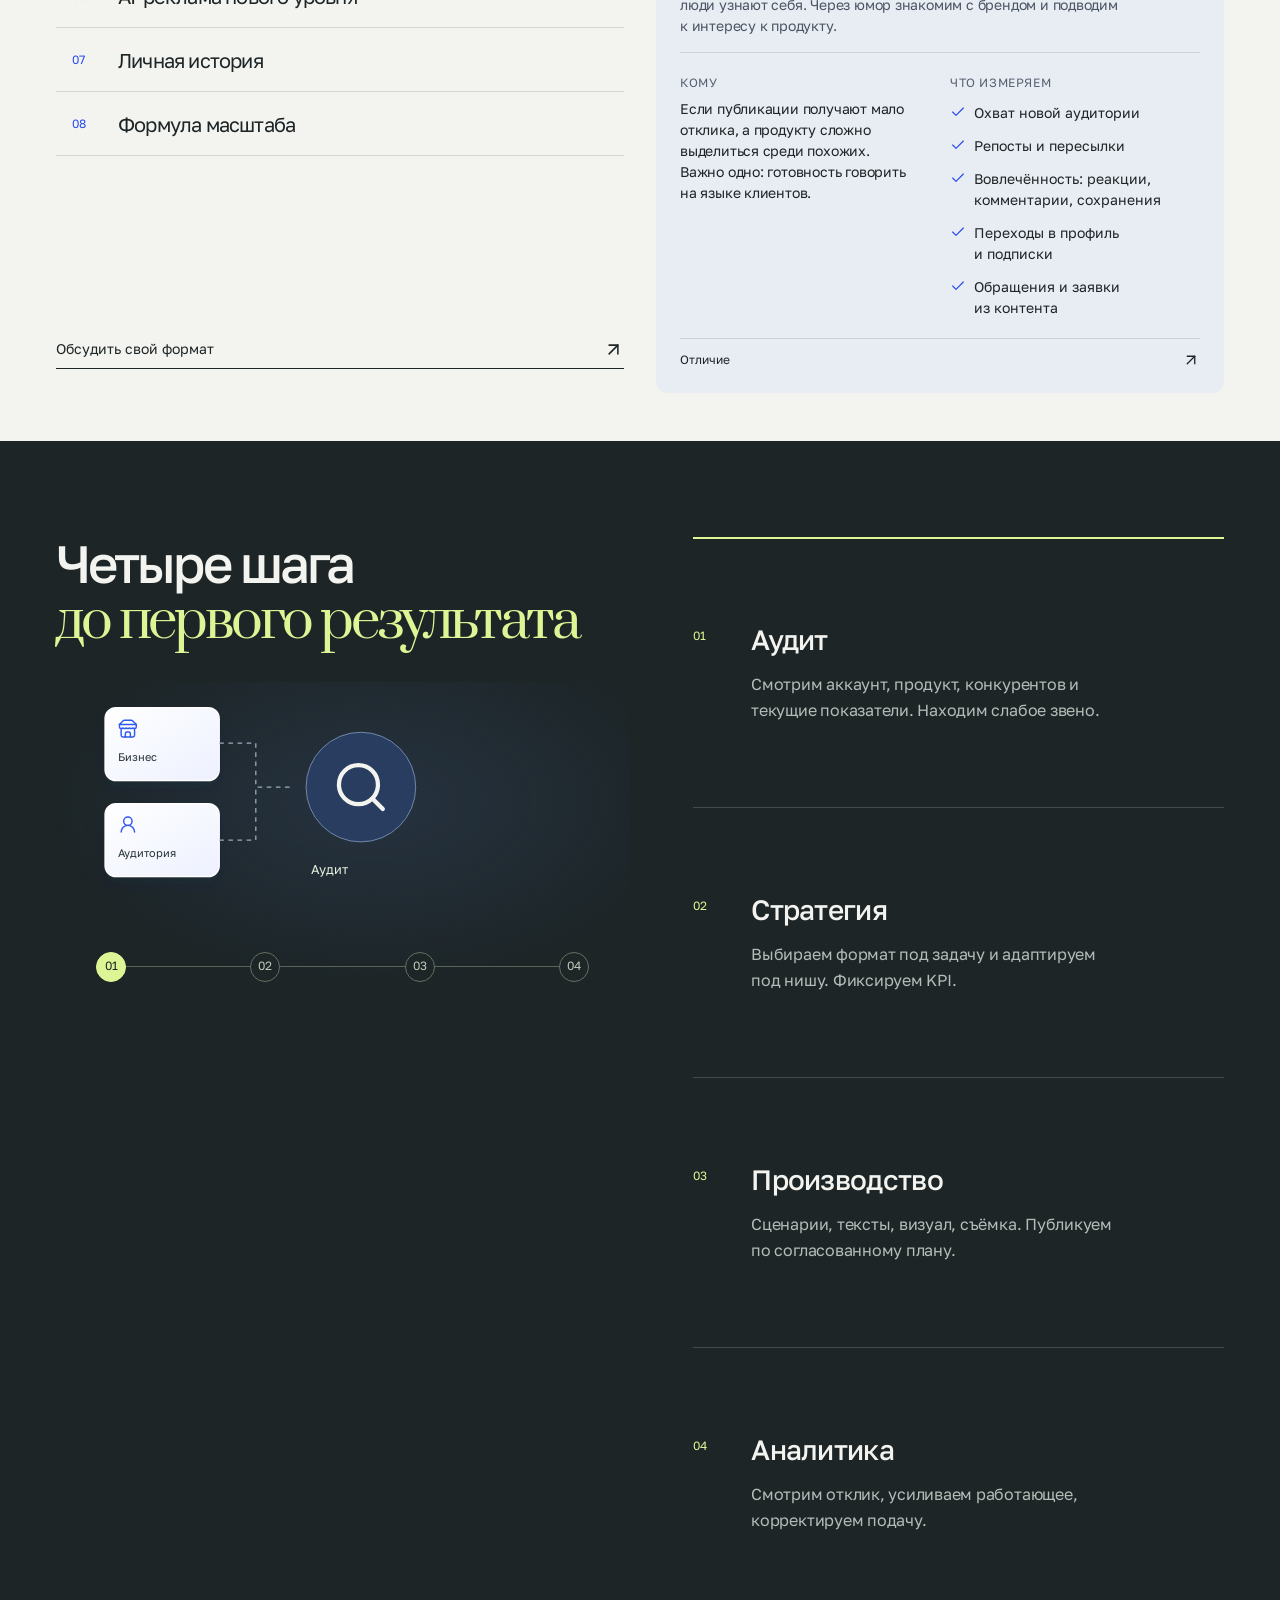
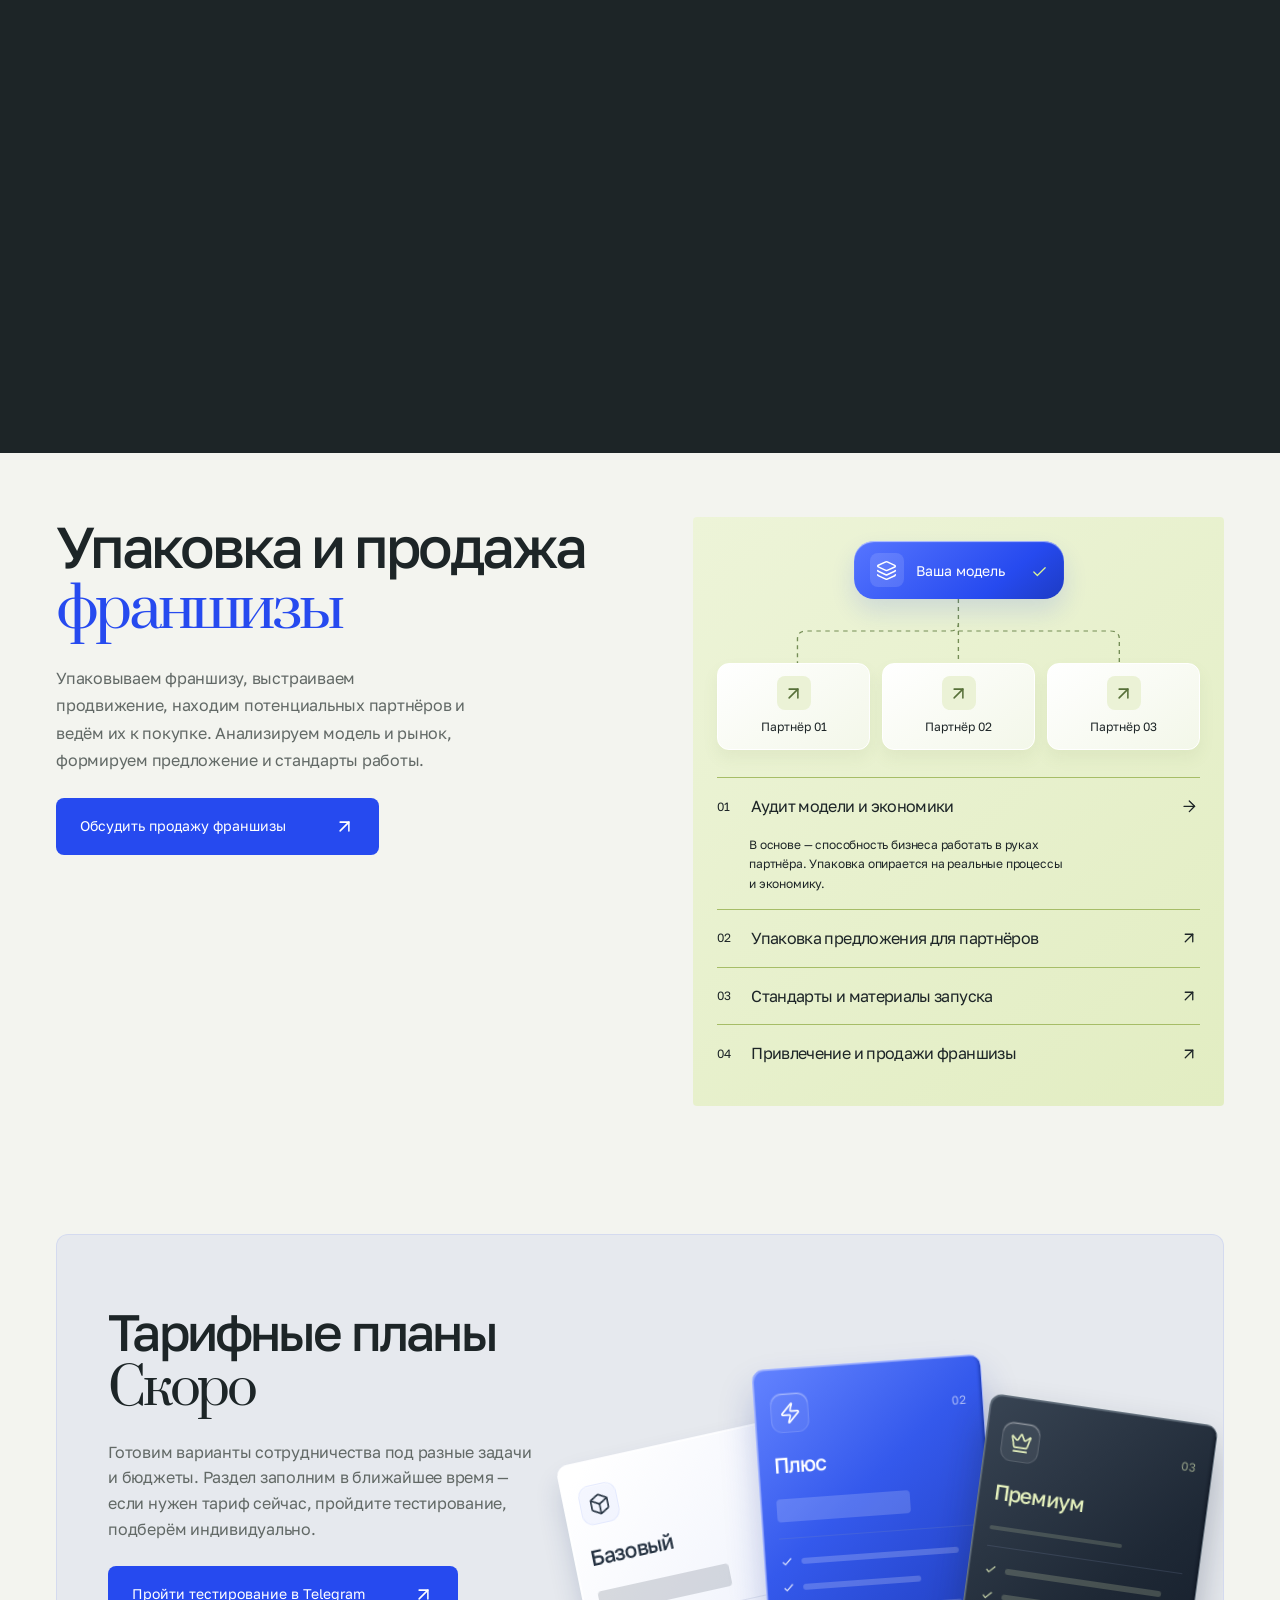
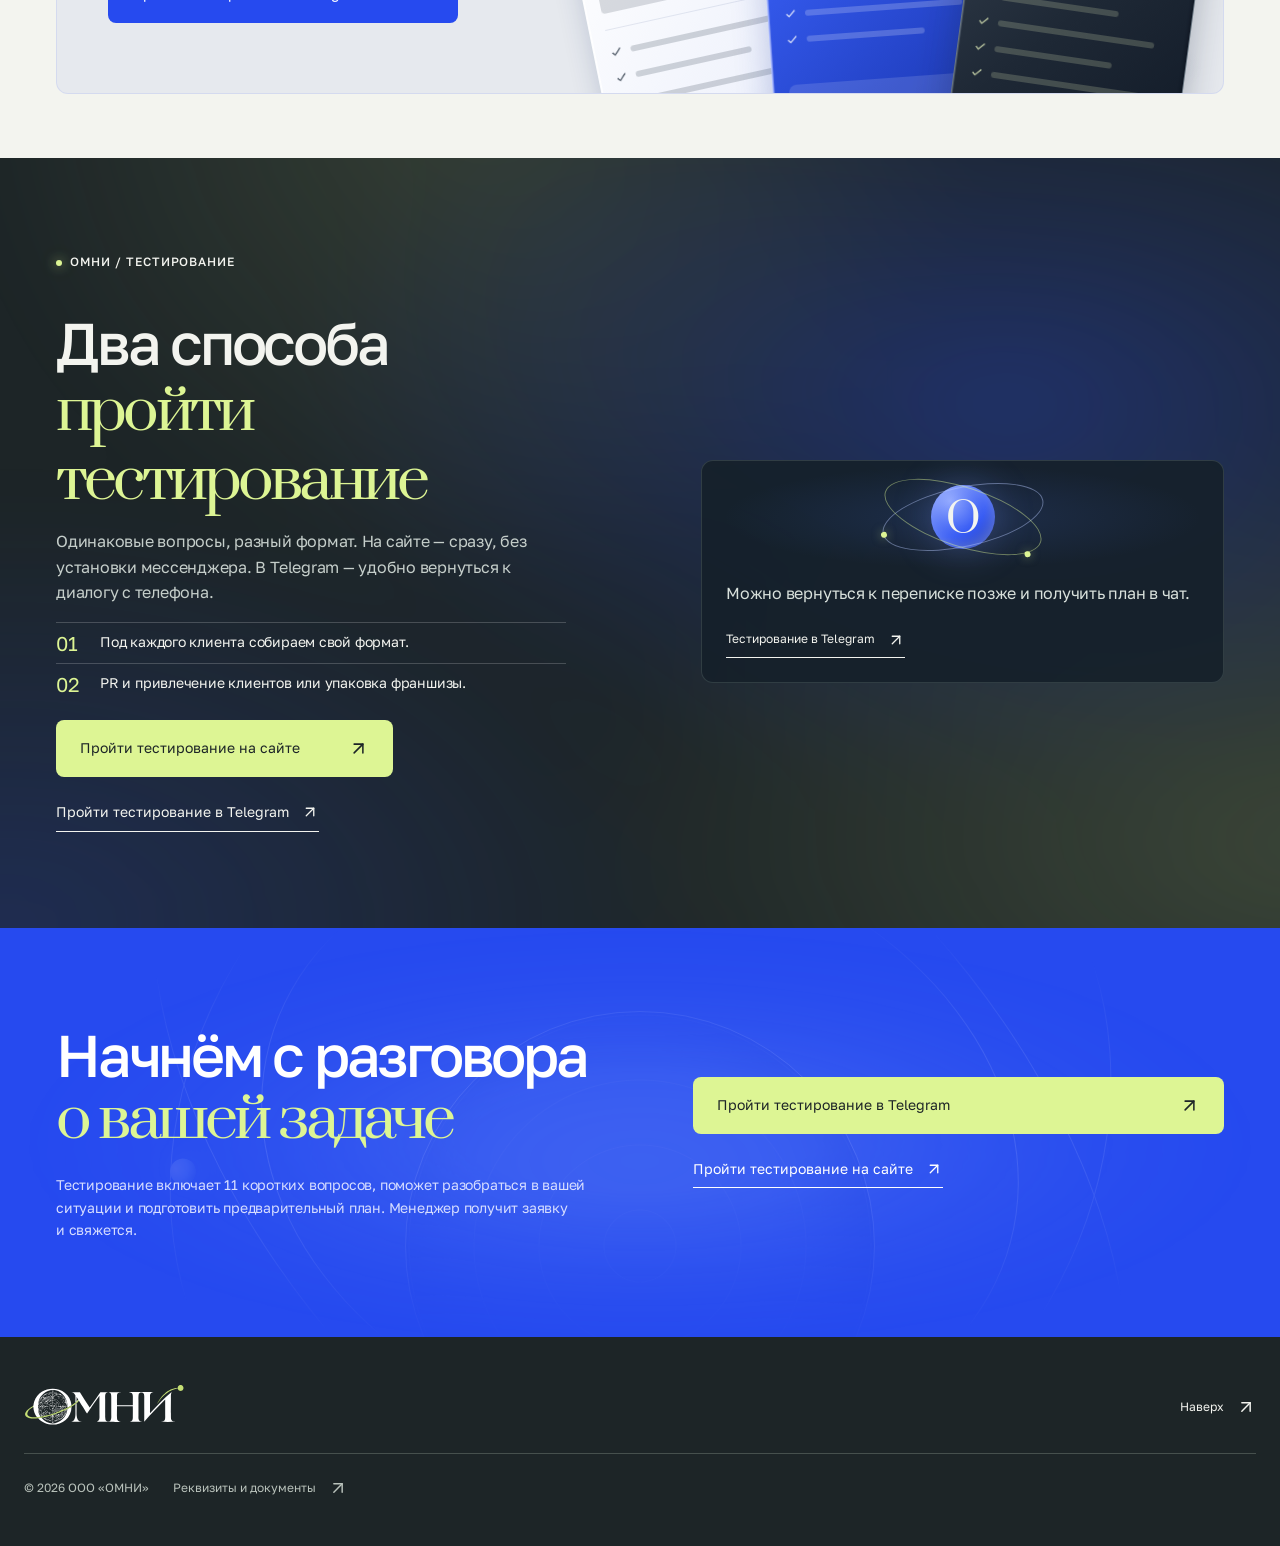
==== commit f5d41947: "Limit inset cover to iOS webviews and stabilize mobile header blur" ====
--- a/index.html
+++ b/index.html
@@ -16,7 +16,7 @@
 <script type="application/ld+json">{"@context": "https://schema.org", "@graph": [{"@type": "Organization", "@id": "https://krivenxter.github.io/omni-studio/#organization", "name": "ОМНИ", "legalName": "ООО «ОМНИ»", "url": "https://krivenxter.github.io/omni-studio/", "logo": "https://krivenxter.github.io/omni-studio/assets/omni-logo-v2.svg", "description": "PR и привлечение клиентов. Упаковка франшизы."}, {"@type": "WebSite", "@id": "https://krivenxter.github.io/omni-studio/#website", "url": "https://krivenxter.github.io/omni-studio/", "name": "ОМНИ", "inLanguage": "ru-RU", "publisher": {"@id": "https://krivenxter.github.io/omni-studio/#organization"}}]}</script>
 <link rel="modulepreload" href="./planet.js?v=61"><link rel="modulepreload" href="./vendor/three.module.min.js"><link rel="modulepreload" href="./vendor/three.core.min.js">
 </head>
-<body><div class="inapp-top-cover" aria-hidden="true"></div><script>
+<body><script>document.documentElement.classList.toggle('ios-inapp',/iP(?:hone|ad|od)/.test(navigator.userAgent)&&!/(?:Safari|CriOS|FxiOS|EdgiOS|OPiOS)\//.test(navigator.userAgent));</script><div class="inapp-top-cover" aria-hidden="true"></div><script>
 (()=>{if(!new URLSearchParams(location.search).has('omni-debug'))return;
 const errors=[];let panel;
 const report=()=>{if(!panel)return;const planet=document.getElementById('planet');panel.textContent=['OMNI diagnostic 20261106-b','secure: '+isSecureContext,'motion: '+matchMedia('(prefers-reduced-motion:reduce)').matches,'scripts: '+document.scripts.length+' / parts: '+(window.__omniParts?.length??'assembled'),'app: '+Boolean(window.OMNI_TILDA_STARTED),'formats: '+Boolean(document.querySelector('#strategy-graphic svg'))+' / process: '+Boolean(document.querySelector('#process-scene svg')),'planet: '+(planet?.className??'missing'),'blur: '+(document.querySelector('.header')?getComputedStyle(document.querySelector('.header')).webkitBackdropFilter:'missing'),'errors: '+(errors.join(' | ')||'none'),navigator.userAgent].join('\n');};
--- a/style.css
+++ b/style.css
@@ -491,15 +491,17 @@
 .franchise{position:relative;z-index:1;isolation:isolate}
 .franchise:before{content:'';position:absolute;inset:0 calc((100% - 100vw)/2);background:var(--paper);z-index:-1;pointer-events:none}
 
-/* One continuous surface above and behind the mobile header. */
+/* Normal browsers keep a stable header blur; only iOS webviews need the cover. */
 .inapp-top-cover{display:none}
 @media(max-width:640px){
- .inapp-top-cover{display:block;position:sticky;top:calc(-200px + var(--chrome-visible-top,0px));height:280px;margin-top:-280px;z-index:49;background:rgba(243,244,239,.22);backdrop-filter:blur(24px) saturate(1.45);-webkit-backdrop-filter:blur(24px) saturate(1.45);pointer-events:none}
- .header,.header.is-scrolled,.header.is-over-dark,.header.menu-is-open{width:100%;margin-inline:0;padding-inline:20px;border-radius:0;background:transparent;backdrop-filter:none;-webkit-backdrop-filter:none;box-shadow:none}
+ .header,.header.is-scrolled,.header.menu-is-open{width:100%;margin-inline:0;padding-inline:20px;border-radius:0;background:rgba(243,244,239,.22);backdrop-filter:blur(24px) saturate(1.45);-webkit-backdrop-filter:blur(24px) saturate(1.45);box-shadow:none;transition:none}
+ .header.is-over-dark{background:#1d25272e}
  .header:before,.header.is-scrolled:before,.header.menu-is-open:before{display:none;content:none}
- body:has(.header.is-over-dark) .inapp-top-cover{background:#1d25272e}
- body:has(.header.menu-is-open) .inapp-top-cover{background:var(--paper)}
- .header.menu-is-open nav{left:0;right:0}
+ .header.menu-is-open{background:var(--paper)}.header.menu-is-open nav{left:0;right:0}
+ .ios-inapp .inapp-top-cover{display:block;position:sticky;top:-200px;height:280px;margin-top:-280px;z-index:49;background:var(--paper);pointer-events:none}
+ .ios-inapp .header,.ios-inapp .header.is-scrolled,.ios-inapp .header.is-over-dark{background:transparent;backdrop-filter:none;-webkit-backdrop-filter:none}
+ .ios-inapp body:has(.header.is-over-dark) .inapp-top-cover{background:var(--ink)}
+ .ios-inapp body:has(.header.menu-is-open) .inapp-top-cover{background:var(--paper)}
 }
 
 /* Outlined secondary CTA and a tighter mobile chat label. */
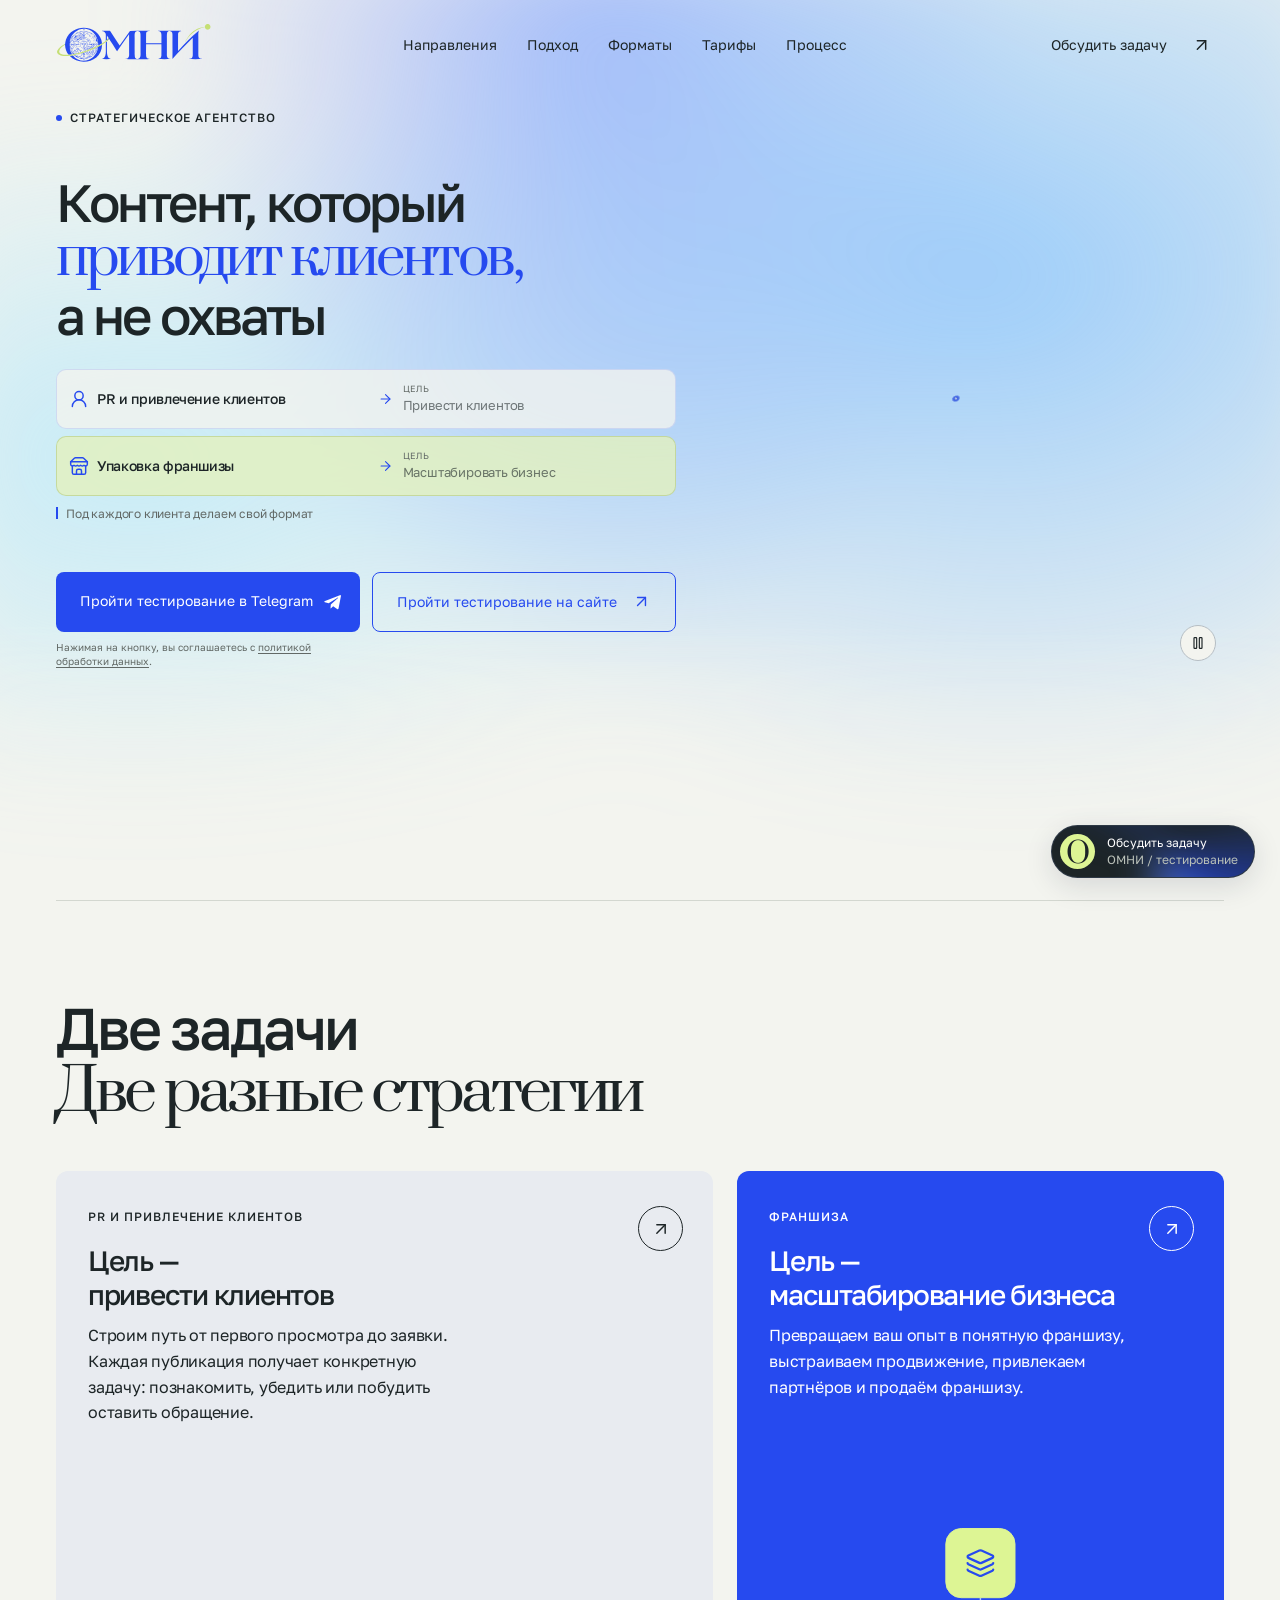
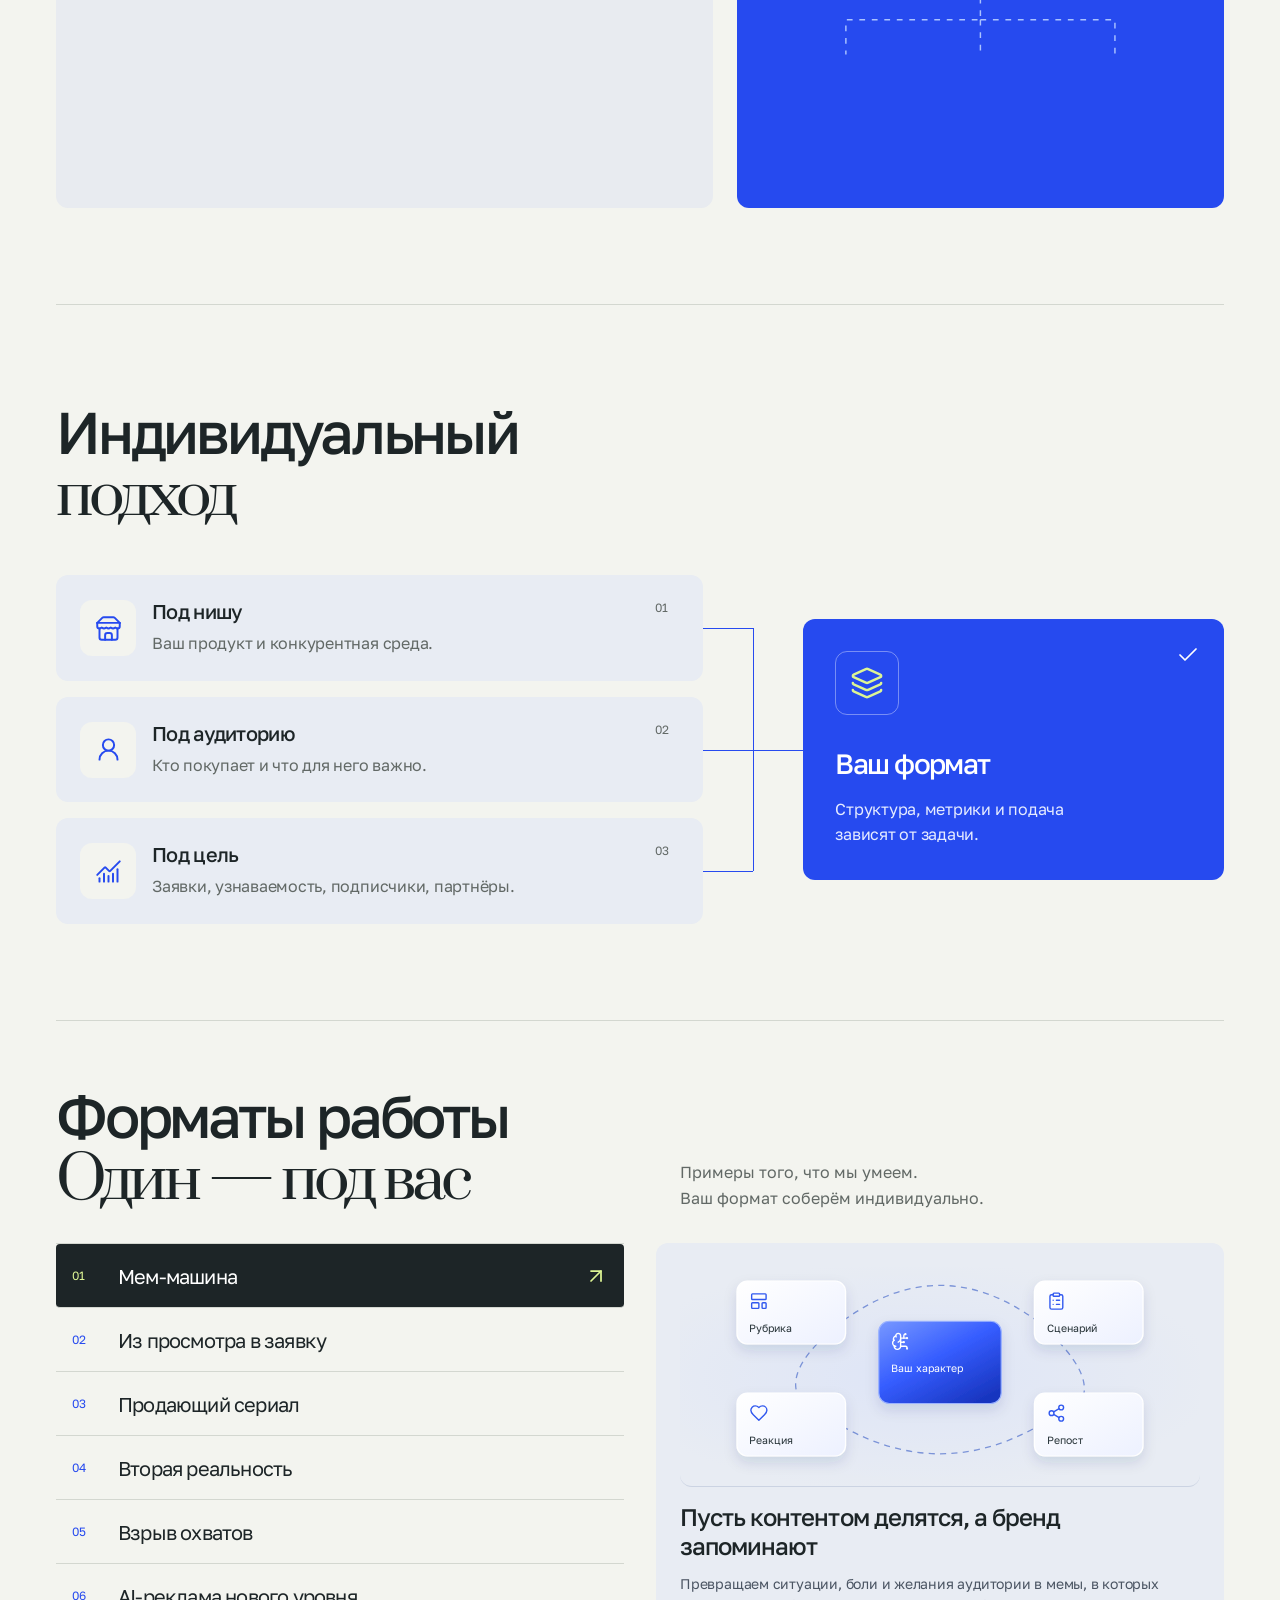
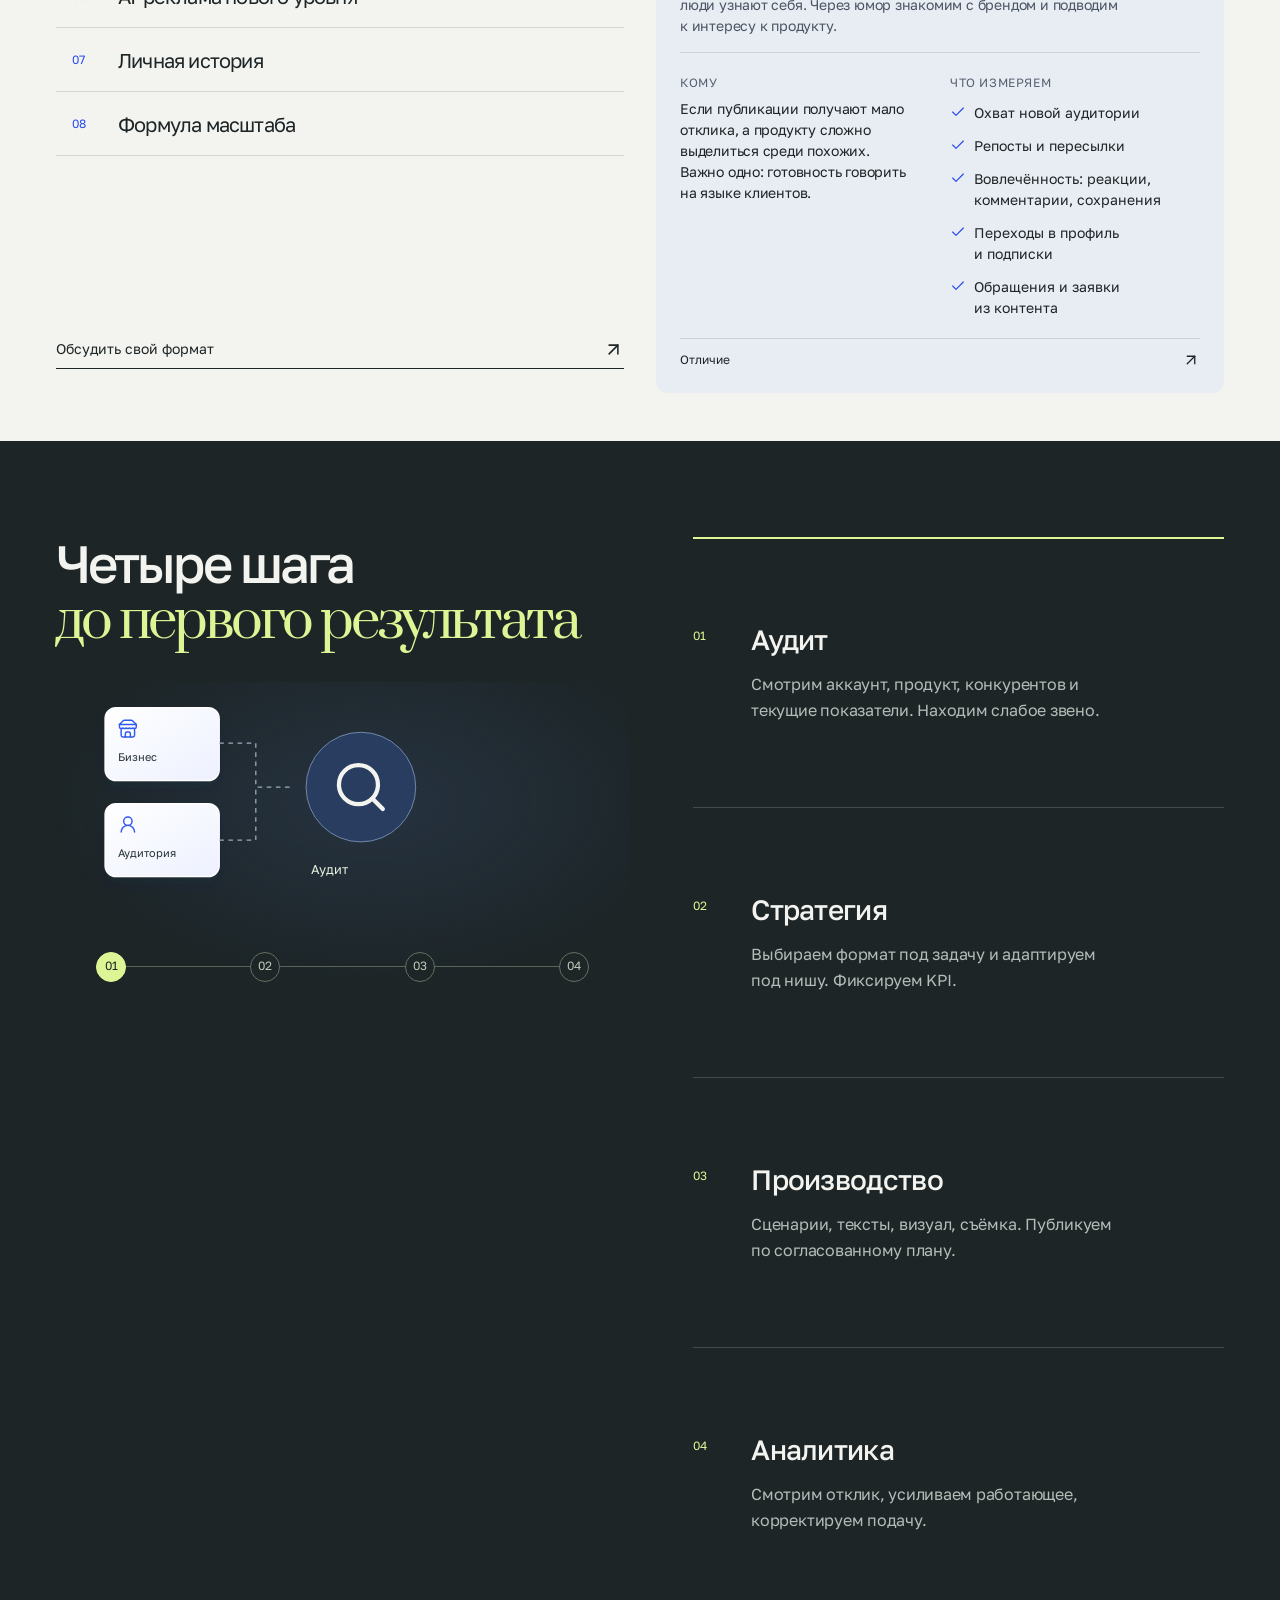
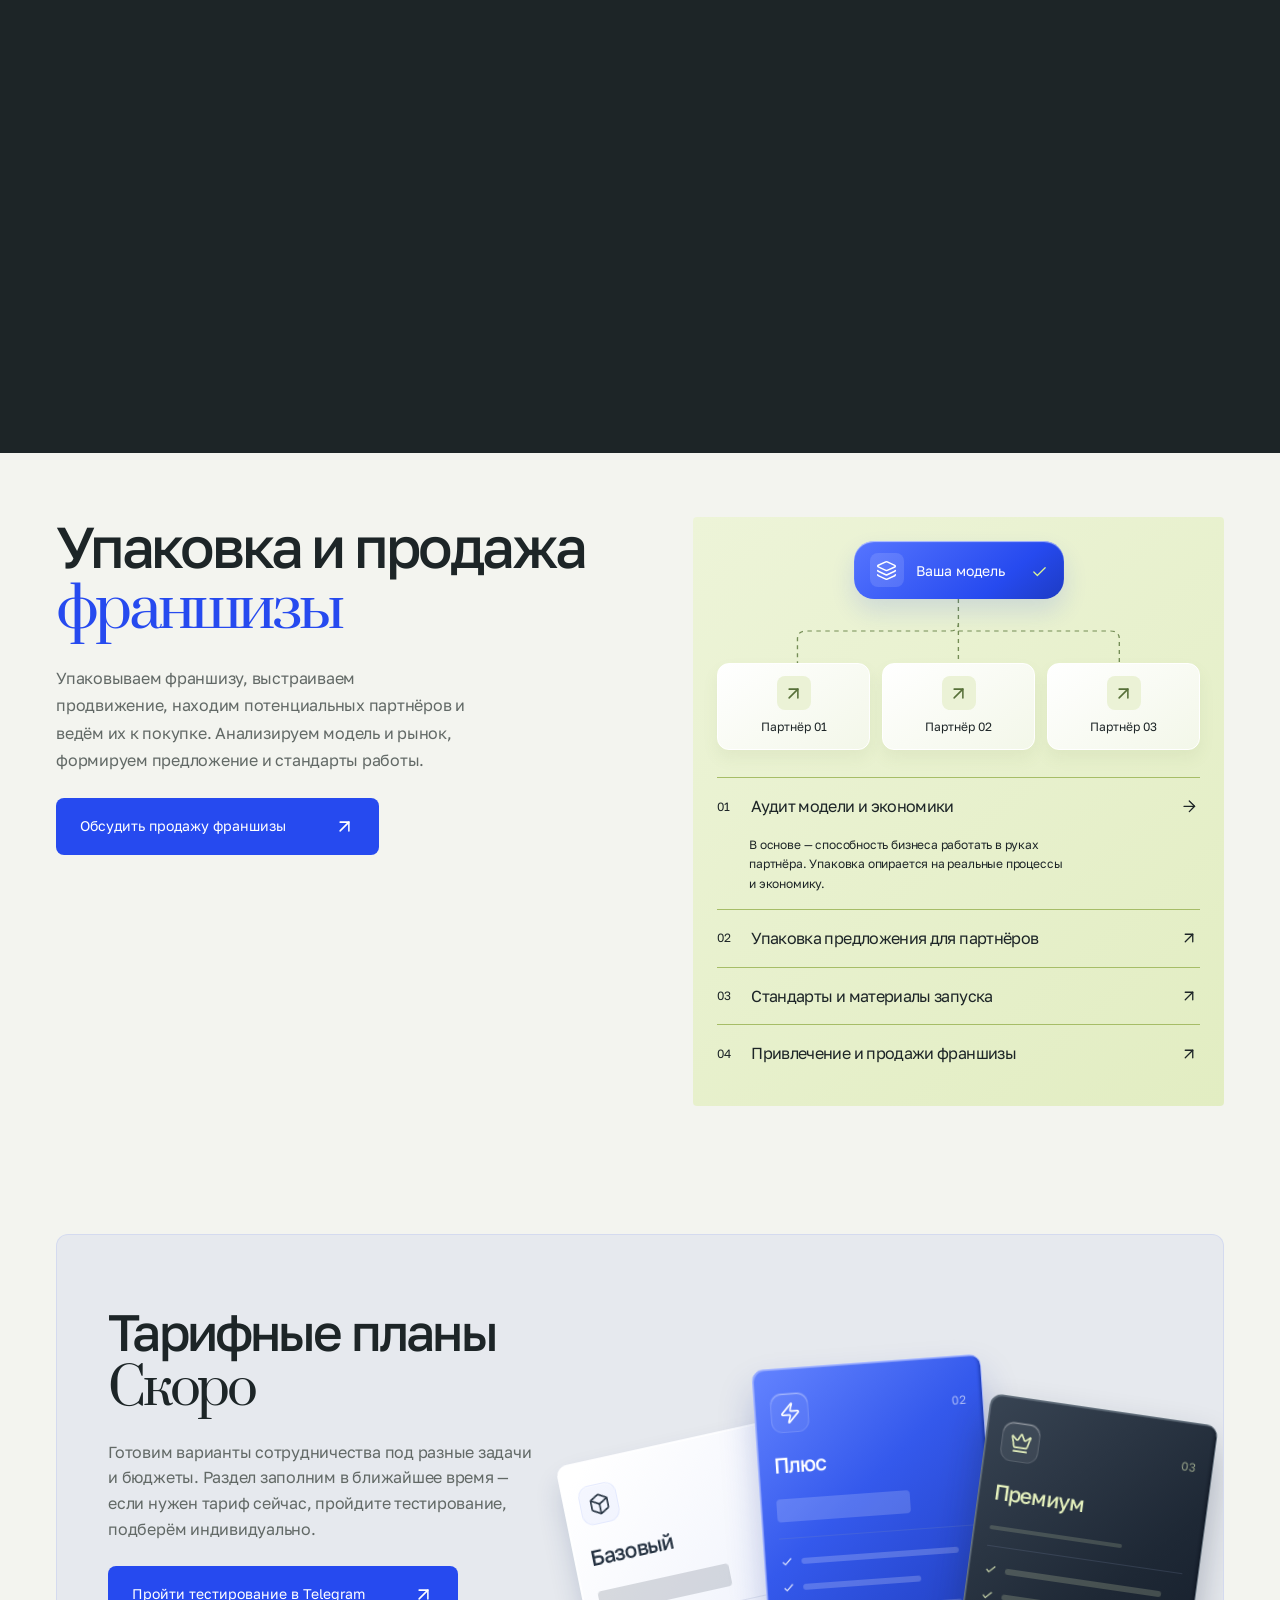
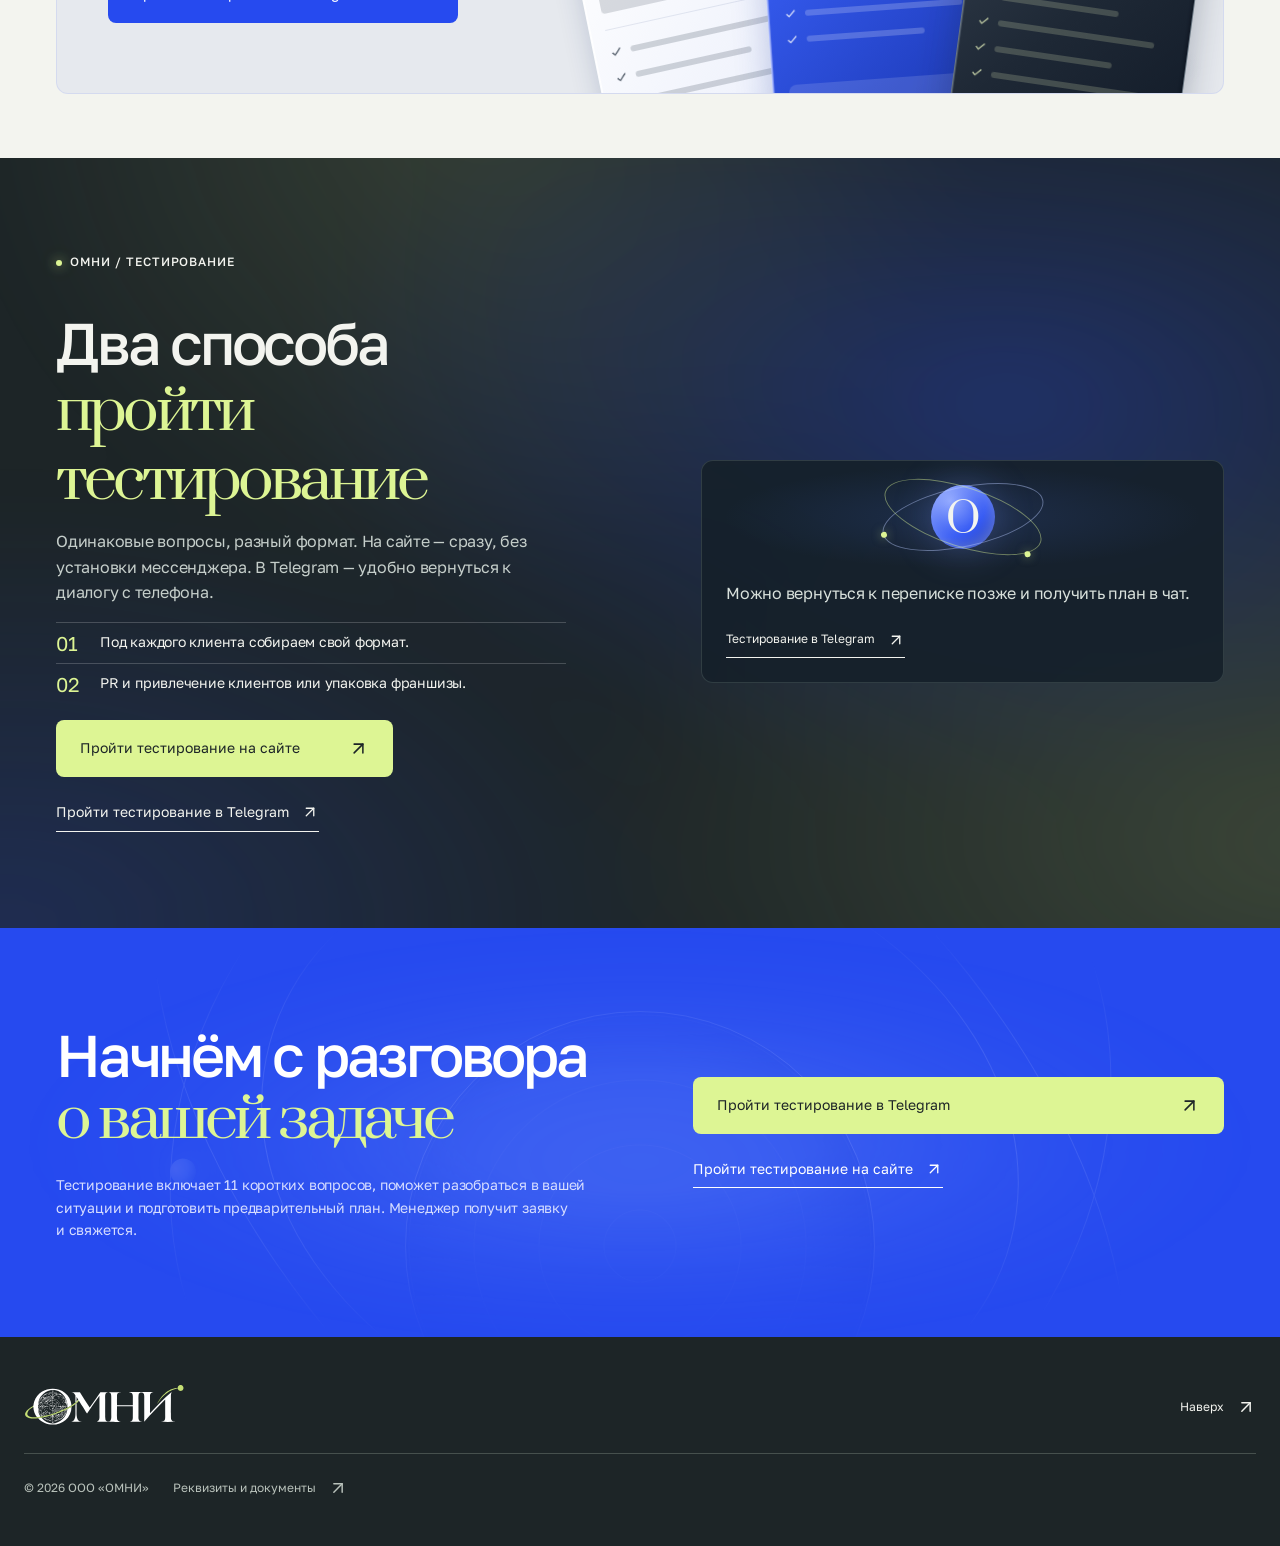
==== commit c4de1304: "Enable offscreen solid cover without unreliable browser sniffing" ====
--- a/index.html
+++ b/index.html
@@ -19,7 +19,7 @@
 <body><script>document.documentElement.classList.toggle('ios-inapp',/iP(?:hone|ad|od)/.test(navigator.userAgent)&&!/(?:Safari|CriOS|FxiOS|EdgiOS|OPiOS)\//.test(navigator.userAgent));</script><div class="inapp-top-cover" aria-hidden="true"></div><script>
 (()=>{if(!new URLSearchParams(location.search).has('omni-debug'))return;
 const errors=[];let panel;
-const report=()=>{if(!panel)return;const planet=document.getElementById('planet');panel.textContent=['OMNI diagnostic 20261106-b','secure: '+isSecureContext,'motion: '+matchMedia('(prefers-reduced-motion:reduce)').matches,'scripts: '+document.scripts.length+' / parts: '+(window.__omniParts?.length??'assembled'),'app: '+Boolean(window.OMNI_TILDA_STARTED),'formats: '+Boolean(document.querySelector('#strategy-graphic svg'))+' / process: '+Boolean(document.querySelector('#process-scene svg')),'planet: '+(planet?.className??'missing'),'blur: '+(document.querySelector('.header')?getComputedStyle(document.querySelector('.header')).webkitBackdropFilter:'missing'),'errors: '+(errors.join(' | ')||'none'),navigator.userAgent].join('\n');};
+const report=()=>{if(!panel)return;const planet=document.getElementById('planet');panel.textContent=['OMNI diagnostic 20261106-c','secure: '+isSecureContext,'viewport: '+innerWidth+'x'+innerHeight+' / '+(visualViewport?.height??'none'),'cover: '+(document.querySelector('.inapp-top-cover')?getComputedStyle(document.querySelector('.inapp-top-cover')).display:'missing'),'canvas: '+(document.querySelector('#planet canvas')?.width??0)+'x'+(document.querySelector('#planet canvas')?.height??0),'motion: '+matchMedia('(prefers-reduced-motion:reduce)').matches,'scripts: '+document.scripts.length+' / parts: '+(window.__omniParts?.length??'assembled'),'app: '+Boolean(window.OMNI_TILDA_STARTED),'formats: '+Boolean(document.querySelector('#strategy-graphic svg'))+' / process: '+Boolean(document.querySelector('#process-scene svg')),'planet: '+(planet?.className??'missing'),'blur: '+(document.querySelector('.header')?getComputedStyle(document.querySelector('.header')).webkitBackdropFilter:'missing'),'errors: '+(errors.join(' | ')||'none'),navigator.userAgent].join('\n');};
 addEventListener('error',e=>{errors.push(e.message||('Resource: '+(e.target?.src||e.target?.href||e.target?.tagName)));report();},true);
 addEventListener('unhandledrejection',e=>{errors.push(String(e.reason?.stack||e.reason));report();});
 const mount=()=>{panel=document.createElement('pre');panel.style.cssText='position:fixed;z-index:2147483647;top:12px;left:8px;right:8px;max-height:48vh;overflow:auto;white-space:pre-wrap;padding:12px;background:#fff;color:#111;border:2px solid #264aef;font:11px/1.4 monospace;user-select:text';document.body.append(panel);report();setInterval(report,1500);};
--- a/style.css
+++ b/style.css
@@ -498,10 +498,8 @@
  .header.is-over-dark{background:#1d25272e}
  .header:before,.header.is-scrolled:before,.header.menu-is-open:before{display:none;content:none}
  .header.menu-is-open{background:var(--paper)}.header.menu-is-open nav{left:0;right:0}
- .ios-inapp .inapp-top-cover{display:block;position:sticky;top:-200px;height:280px;margin-top:-280px;z-index:49;background:var(--paper);pointer-events:none}
+ .inapp-top-cover{display:block;position:sticky;top:-200px;height:200px;margin-top:-200px;z-index:60;background:var(--paper);pointer-events:none}
  .ios-inapp .header,.ios-inapp .header.is-scrolled,.ios-inapp .header.is-over-dark{background:transparent;backdrop-filter:none;-webkit-backdrop-filter:none}
- .ios-inapp body:has(.header.is-over-dark) .inapp-top-cover{background:var(--ink)}
- .ios-inapp body:has(.header.menu-is-open) .inapp-top-cover{background:var(--paper)}
 }
 
 /* Outlined secondary CTA and a tighter mobile chat label. */
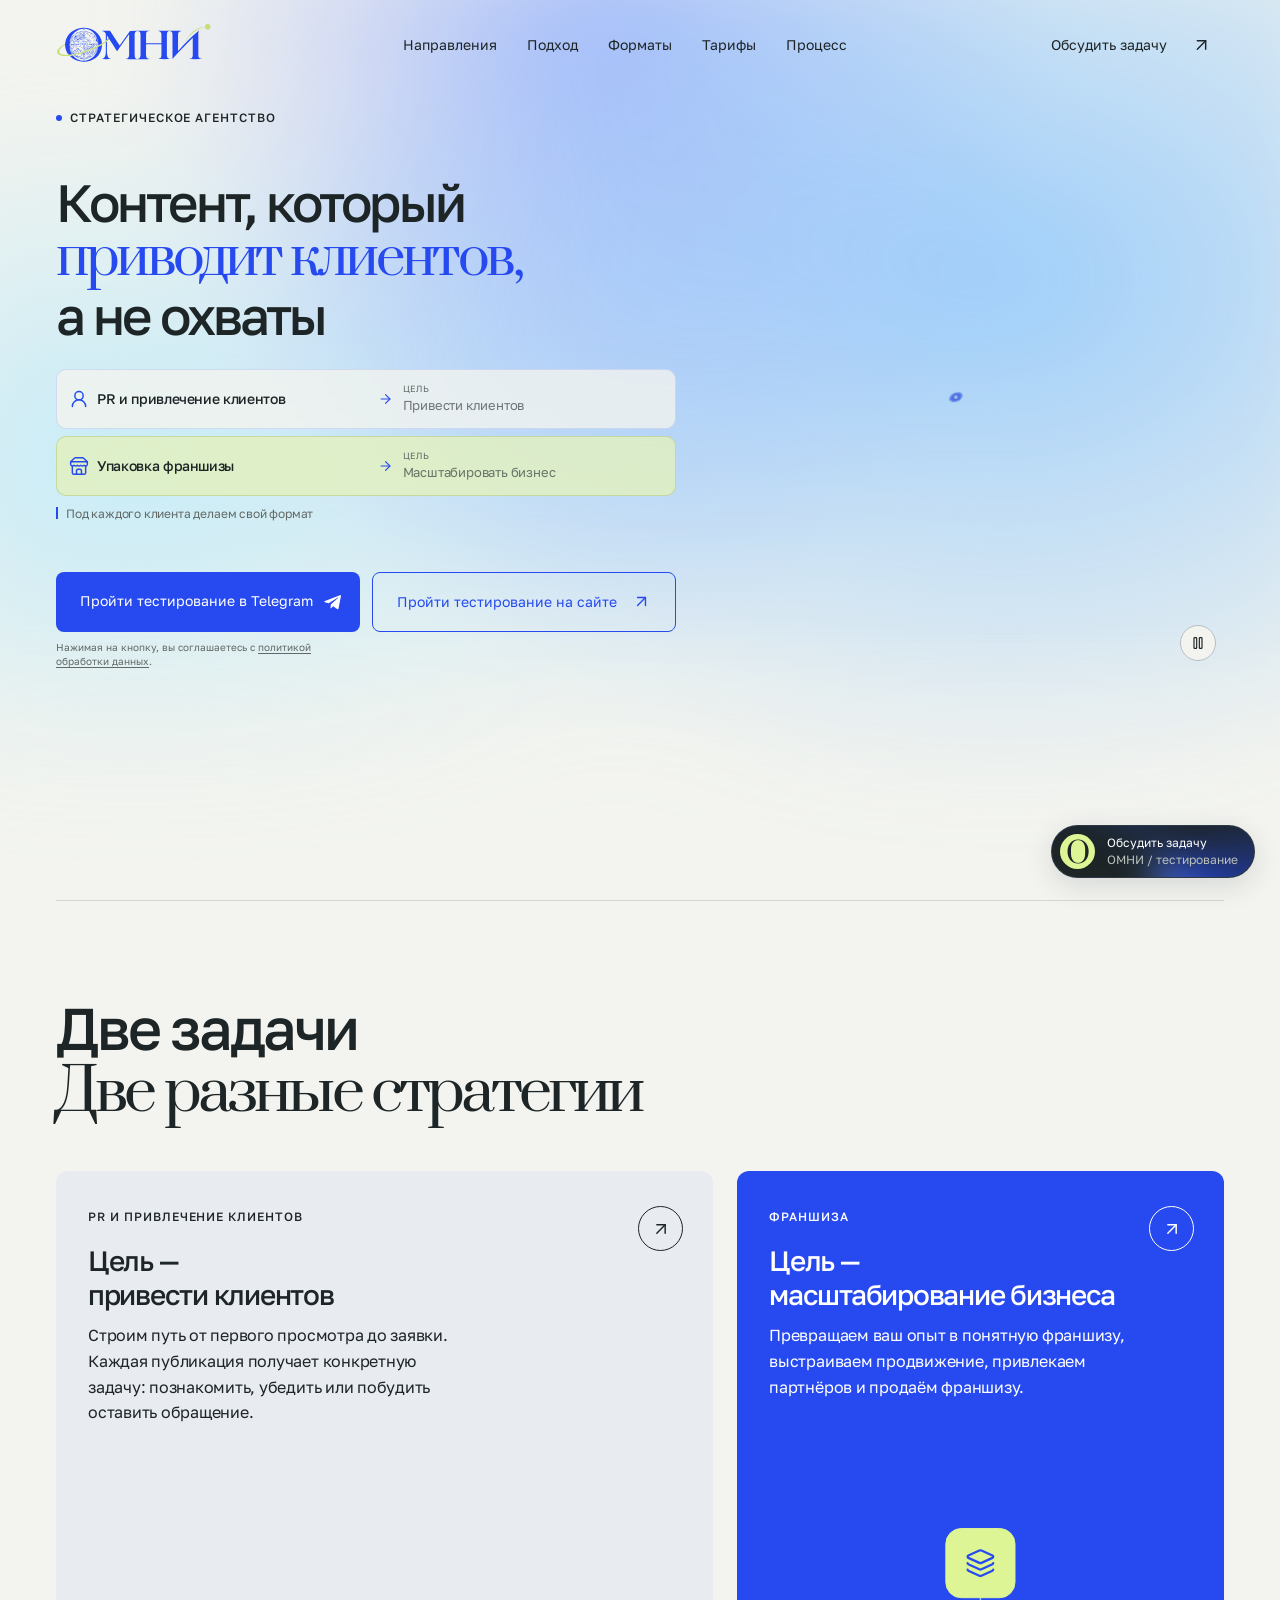
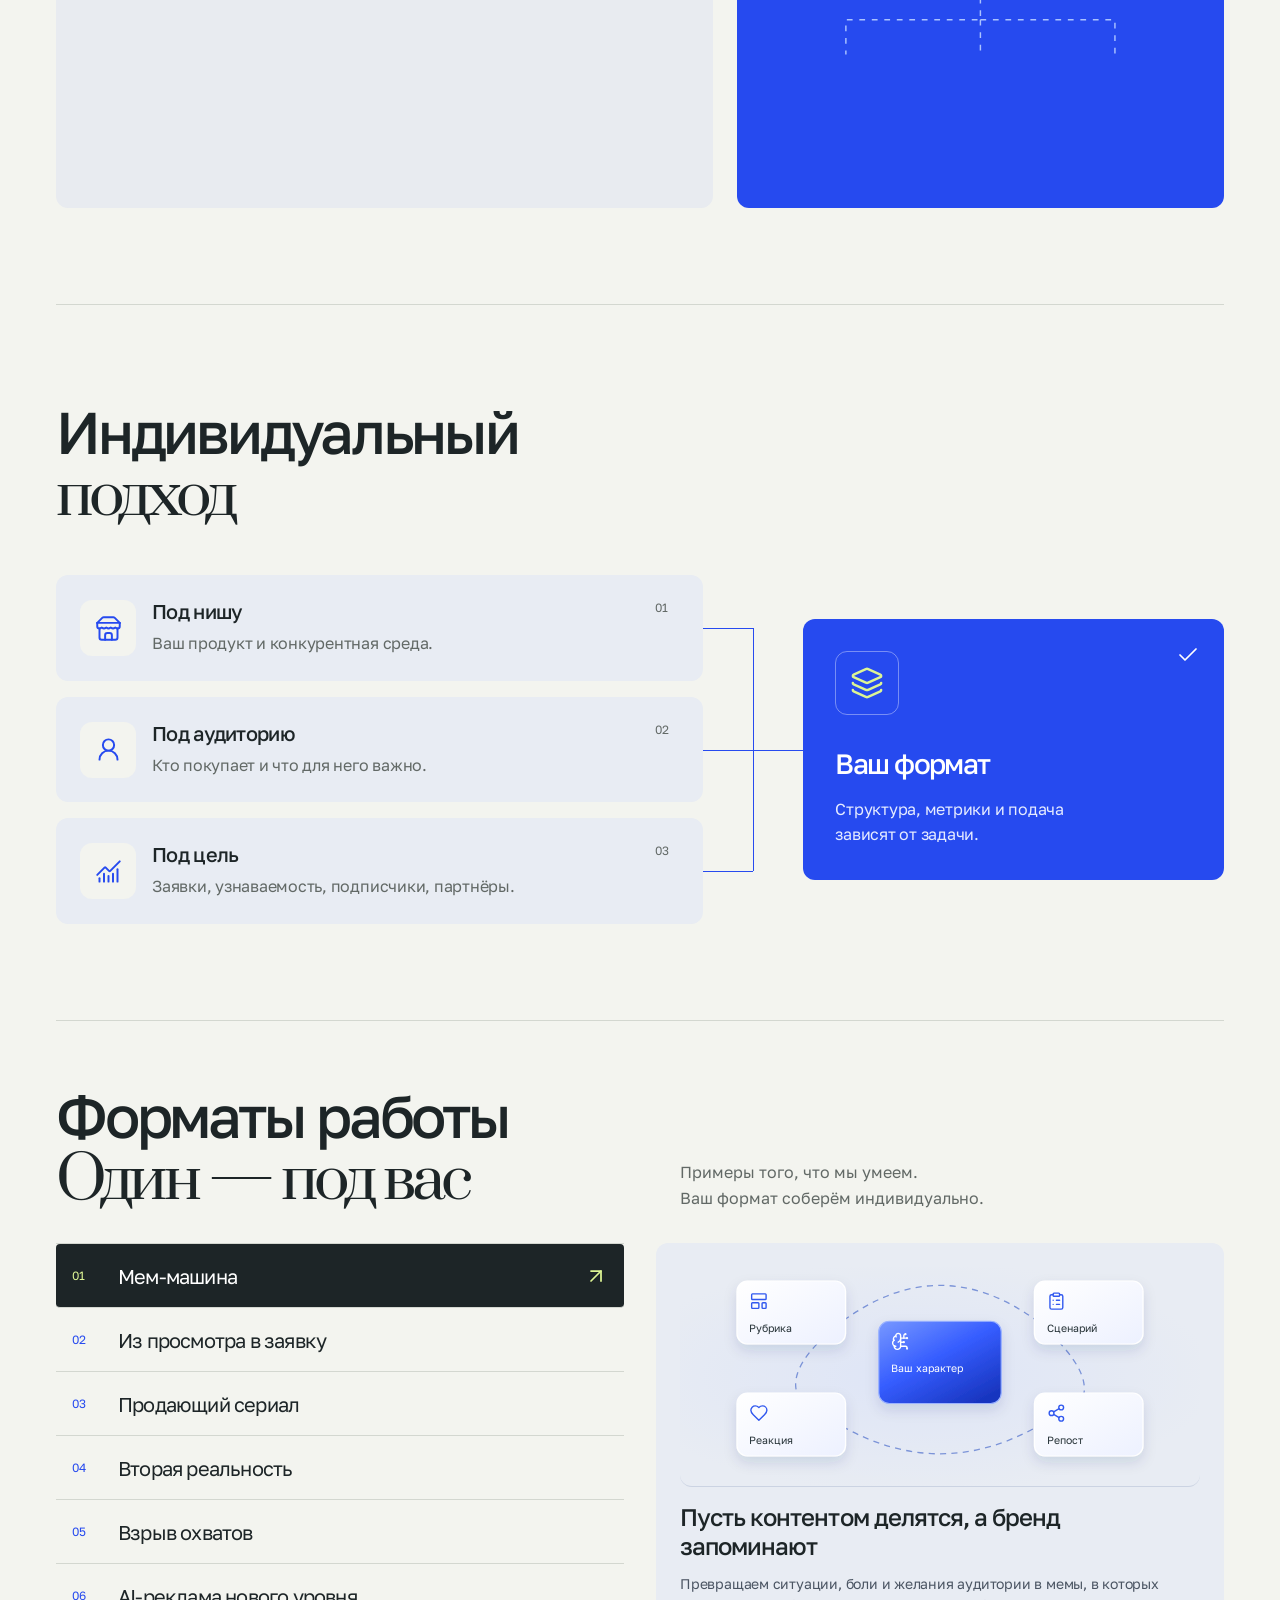
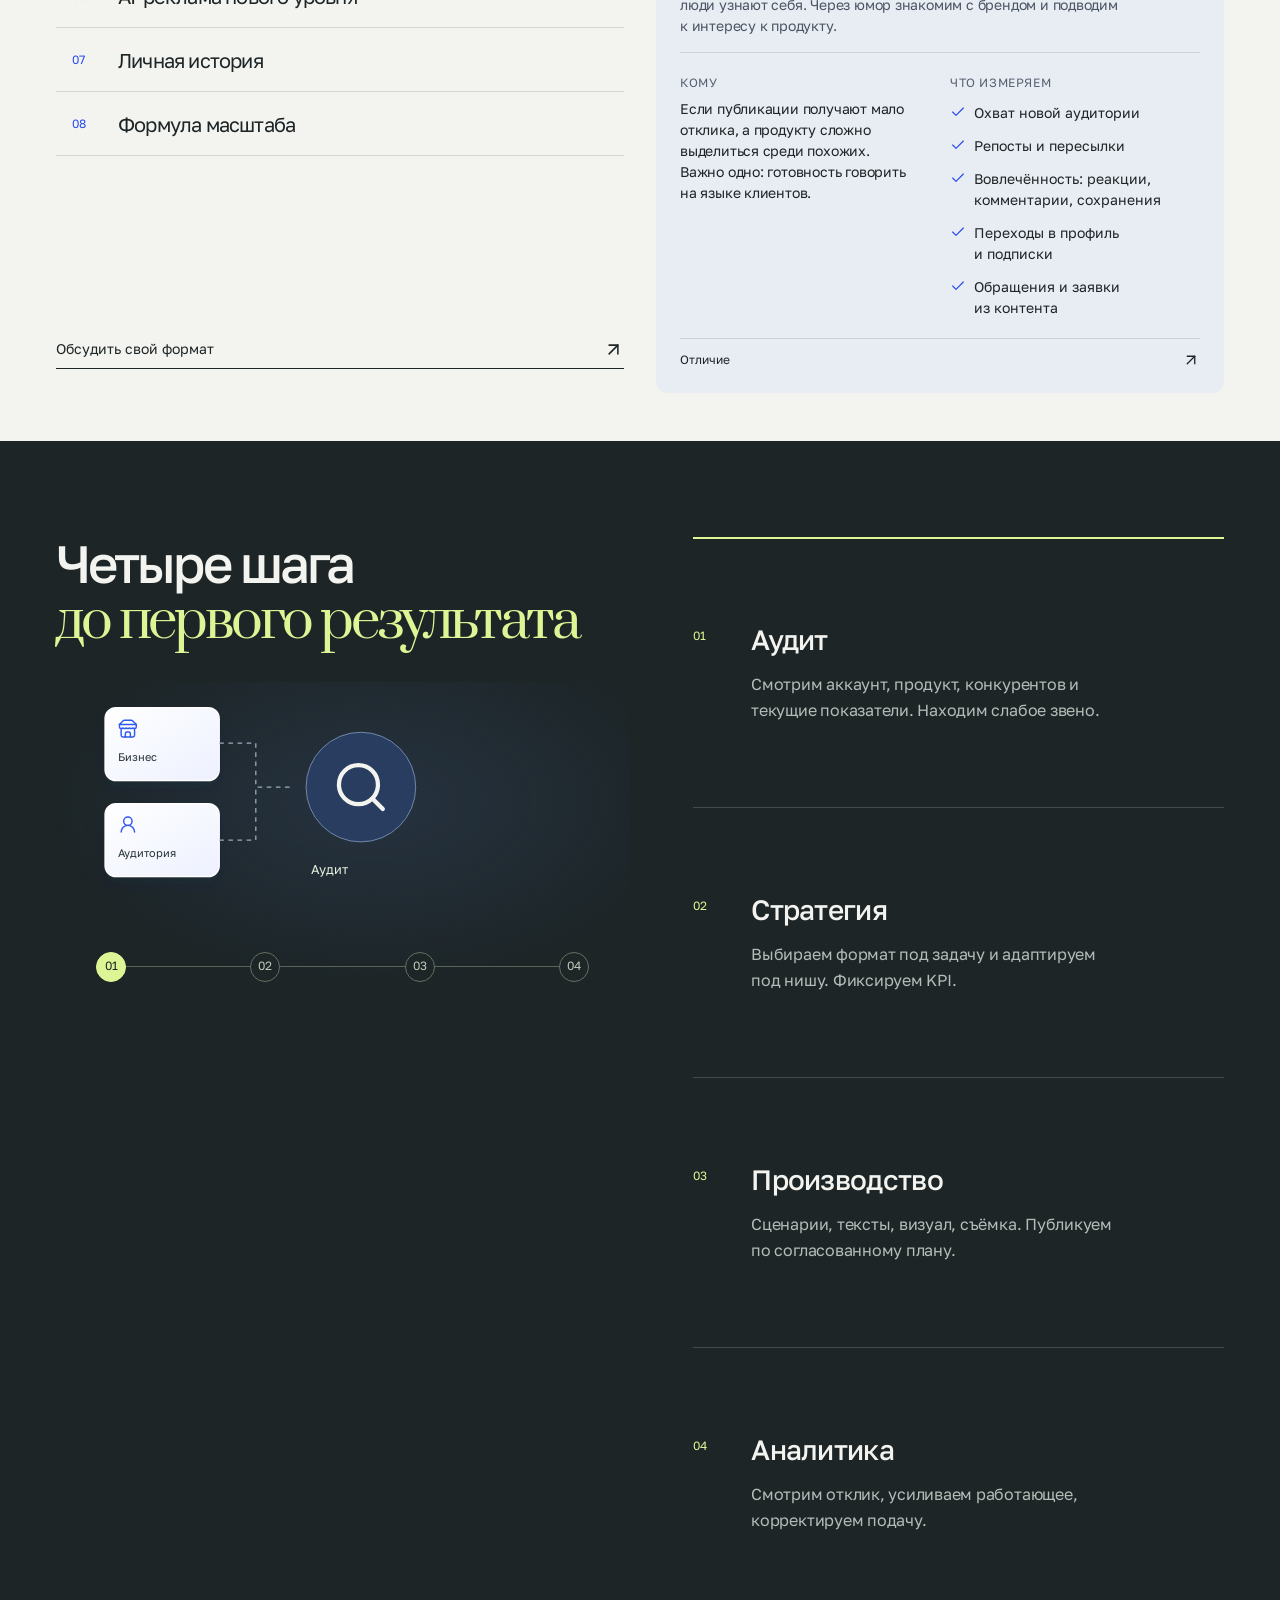
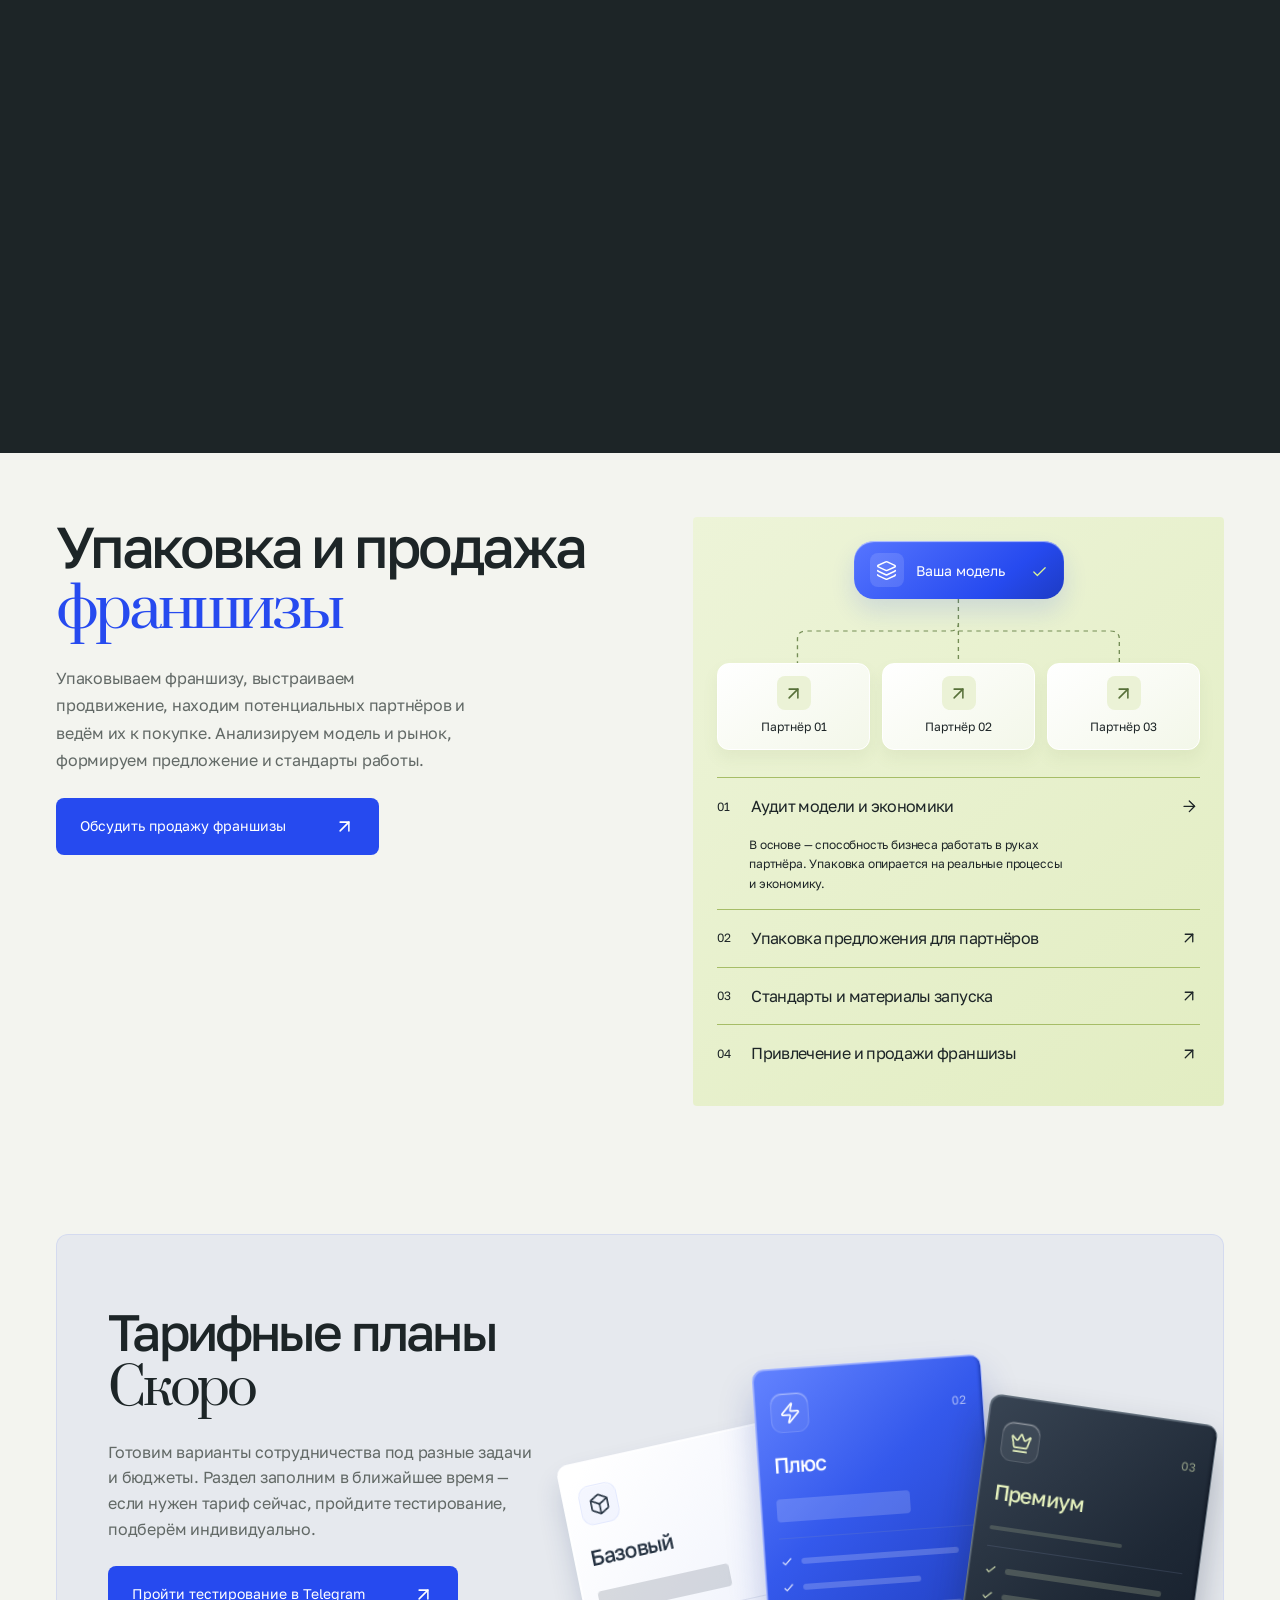
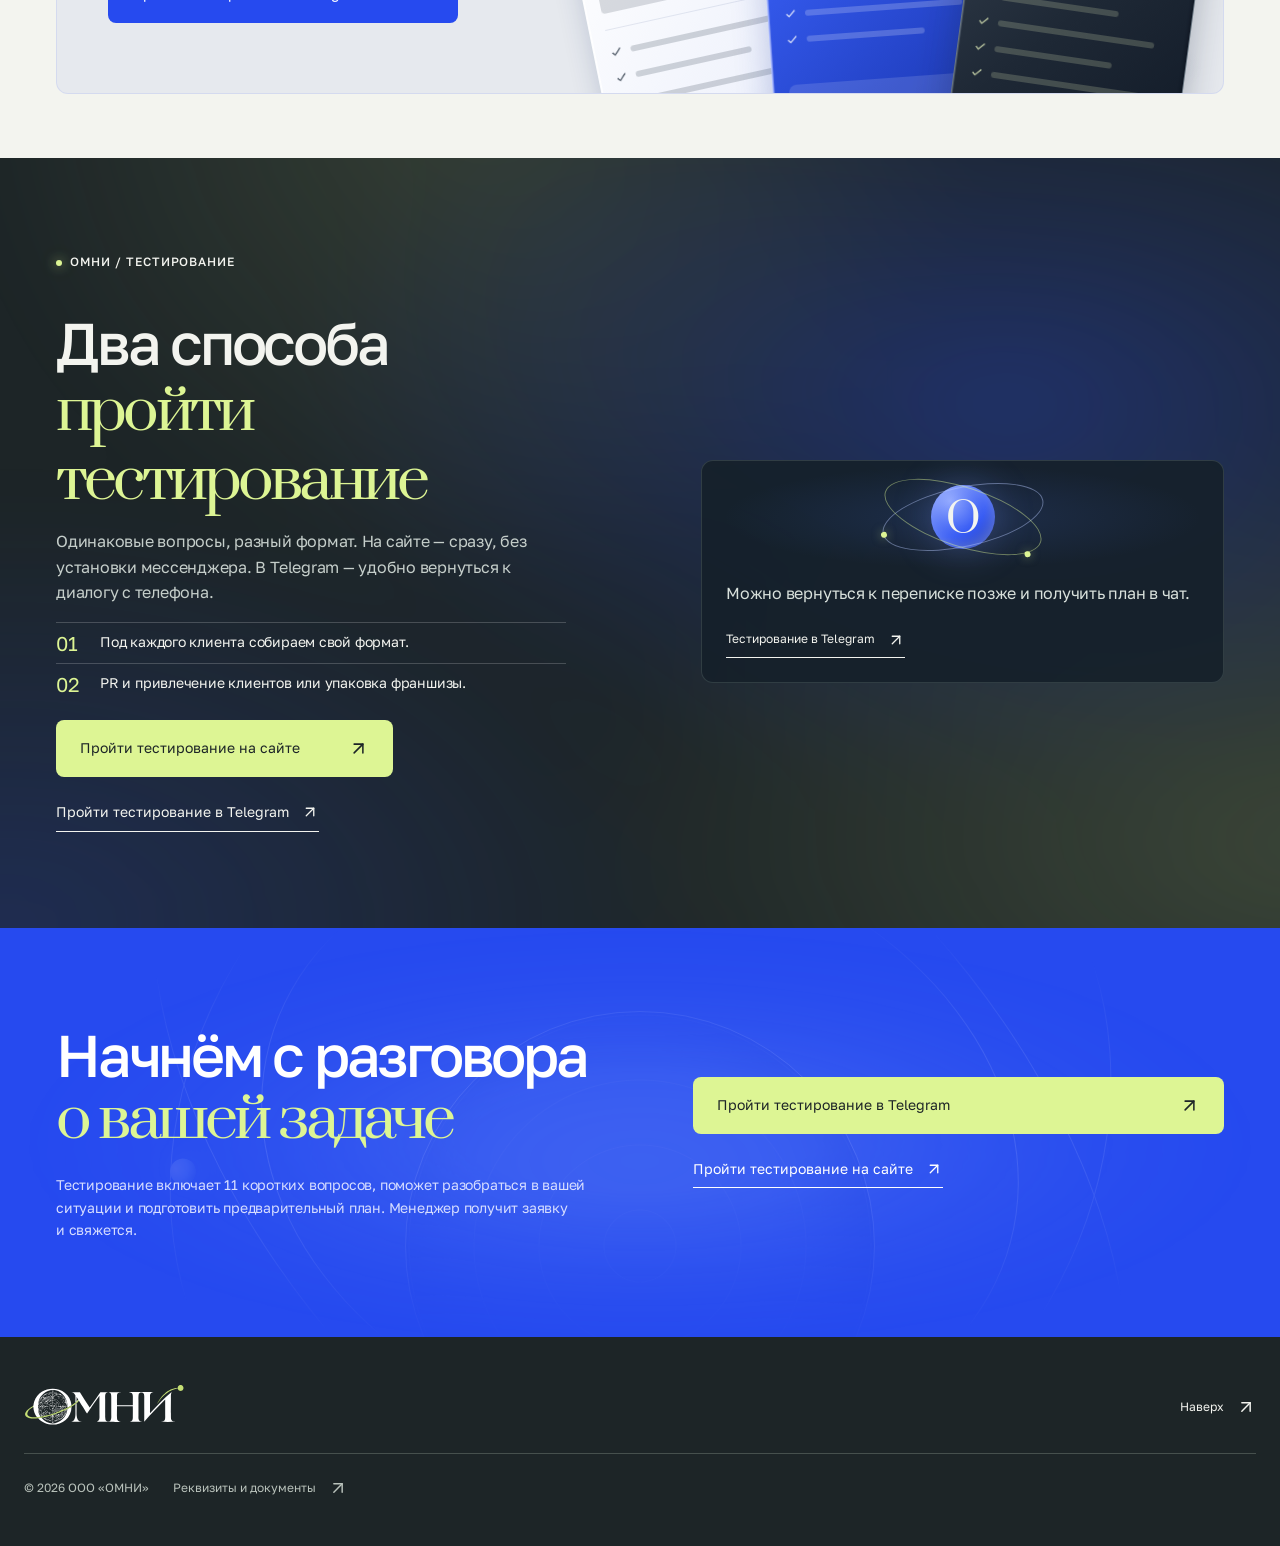
==== commit 79838c50: "Add opt-in planet compositor isolation controls" ====
--- a/index.html
+++ b/index.html
@@ -16,7 +16,12 @@
 <script type="application/ld+json">{"@context": "https://schema.org", "@graph": [{"@type": "Organization", "@id": "https://krivenxter.github.io/omni-studio/#organization", "name": "ОМНИ", "legalName": "ООО «ОМНИ»", "url": "https://krivenxter.github.io/omni-studio/", "logo": "https://krivenxter.github.io/omni-studio/assets/omni-logo-v2.svg", "description": "PR и привлечение клиентов. Упаковка франшизы."}, {"@type": "WebSite", "@id": "https://krivenxter.github.io/omni-studio/#website", "url": "https://krivenxter.github.io/omni-studio/", "name": "ОМНИ", "inLanguage": "ru-RU", "publisher": {"@id": "https://krivenxter.github.io/omni-studio/#organization"}}]}</script>
 <link rel="modulepreload" href="./planet.js?v=61"><link rel="modulepreload" href="./vendor/three.module.min.js"><link rel="modulepreload" href="./vendor/three.core.min.js">
 </head>
-<body><script>document.documentElement.classList.toggle('ios-inapp',/iP(?:hone|ad|od)/.test(navigator.userAgent)&&!/(?:Safari|CriOS|FxiOS|EdgiOS|OPiOS)\//.test(navigator.userAgent));</script><div class="inapp-top-cover" aria-hidden="true"></div><script>
+<body><script>
+(()=>{if(!new URLSearchParams(location.search).has('planet-check'))return;
+const mount=()=>{const panel=document.createElement('div');panel.id='planet-check';panel.style.cssText='position:fixed;left:8px;right:8px;bottom:8px;z-index:2147483647;background:#fff;color:#111;border:2px solid #264aef;padding:8px;font:12px/1.3 Arial;display:flex;gap:6px;flex-wrap:wrap';
+for(const [mode,label]of [['normal','Обычный'],['no-blur','Без blur'],['no-mask','Без маски'],['full-fps','60 fps']]){const button=document.createElement('button');button.textContent=label;button.style.cssText='padding:10px;border:1px solid #264aef;border-radius:6px;background:#fff;color:#111;font:inherit';button.onclick=()=>{document.documentElement.dataset.planetCheck=mode;window.OMNI_PLANET_FULL_FPS=mode==='full-fps';for(const b of panel.children){b.style.background=b===button?'#ddf594':'#fff';}};panel.append(button);}document.body.append(panel);panel.firstElementChild.click();};if(document.readyState==='loading')addEventListener('DOMContentLoaded',mount,{once:true});else mount();
+})();
+</script><script>document.documentElement.classList.toggle('ios-inapp',/iP(?:hone|ad|od)/.test(navigator.userAgent)&&!/(?:Safari|CriOS|FxiOS|EdgiOS|OPiOS)\//.test(navigator.userAgent));</script><div class="inapp-top-cover" aria-hidden="true"></div><script>
 (()=>{if(!new URLSearchParams(location.search).has('omni-debug'))return;
 const errors=[];let panel;
 const report=()=>{if(!panel)return;const planet=document.getElementById('planet');panel.textContent=['OMNI diagnostic 20261106-c','secure: '+isSecureContext,'viewport: '+innerWidth+'x'+innerHeight+' / '+(visualViewport?.height??'none'),'cover: '+(document.querySelector('.inapp-top-cover')?getComputedStyle(document.querySelector('.inapp-top-cover')).display:'missing'),'canvas: '+(document.querySelector('#planet canvas')?.width??0)+'x'+(document.querySelector('#planet canvas')?.height??0),'motion: '+matchMedia('(prefers-reduced-motion:reduce)').matches,'scripts: '+document.scripts.length+' / parts: '+(window.__omniParts?.length??'assembled'),'app: '+Boolean(window.OMNI_TILDA_STARTED),'formats: '+Boolean(document.querySelector('#strategy-graphic svg'))+' / process: '+Boolean(document.querySelector('#process-scene svg')),'planet: '+(planet?.className??'missing'),'blur: '+(document.querySelector('.header')?getComputedStyle(document.querySelector('.header')).webkitBackdropFilter:'missing'),'errors: '+(errors.join(' | ')||'none'),navigator.userAgent].join('\n');};
--- a/style.css
+++ b/style.css
@@ -511,3 +511,7 @@
 .planet-surface{position:absolute;inset:0;transform:translateZ(0);-webkit-mask-image:linear-gradient(to bottom,transparent 0%,#000 12%,#000 80%,transparent 100%);mask-image:linear-gradient(to bottom,transparent 0%,#000 12%,#000 80%,transparent 100%)}
 .hero-art .planet-surface canvas,.hero-art .planet-surface .planet-static,.hero-art .planet-surface .planet-poster{-webkit-mask-image:none;mask-image:none}
 .hero-art .planet-surface canvas{display:block;transform:translateZ(0)}
+
+/* Opt-in device test, inactive on ordinary URLs. */
+html[data-planet-check="no-blur"] *,html[data-planet-check="no-blur"] *:before,html[data-planet-check="no-blur"] *:after{backdrop-filter:none!important;-webkit-backdrop-filter:none!important}
+html[data-planet-check="no-mask"] .planet-surface{mask-image:none!important;-webkit-mask-image:none!important}
